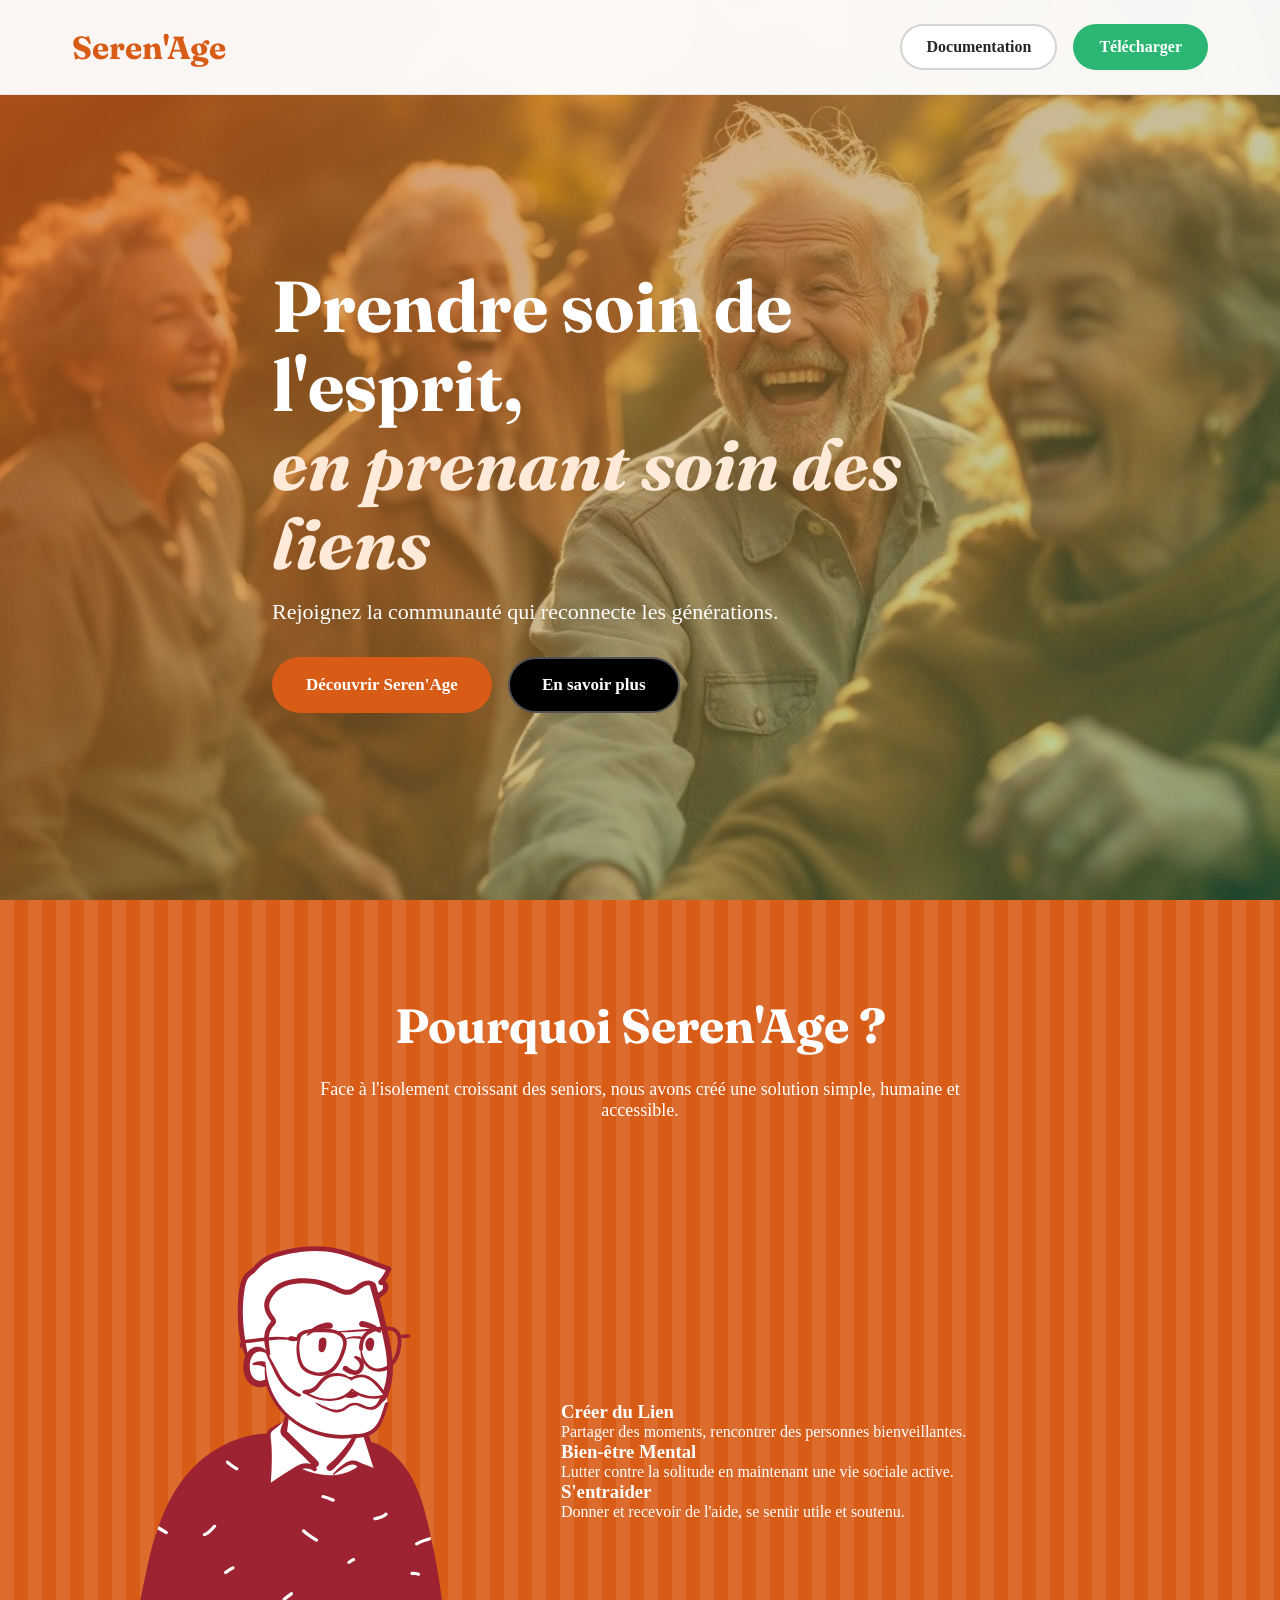
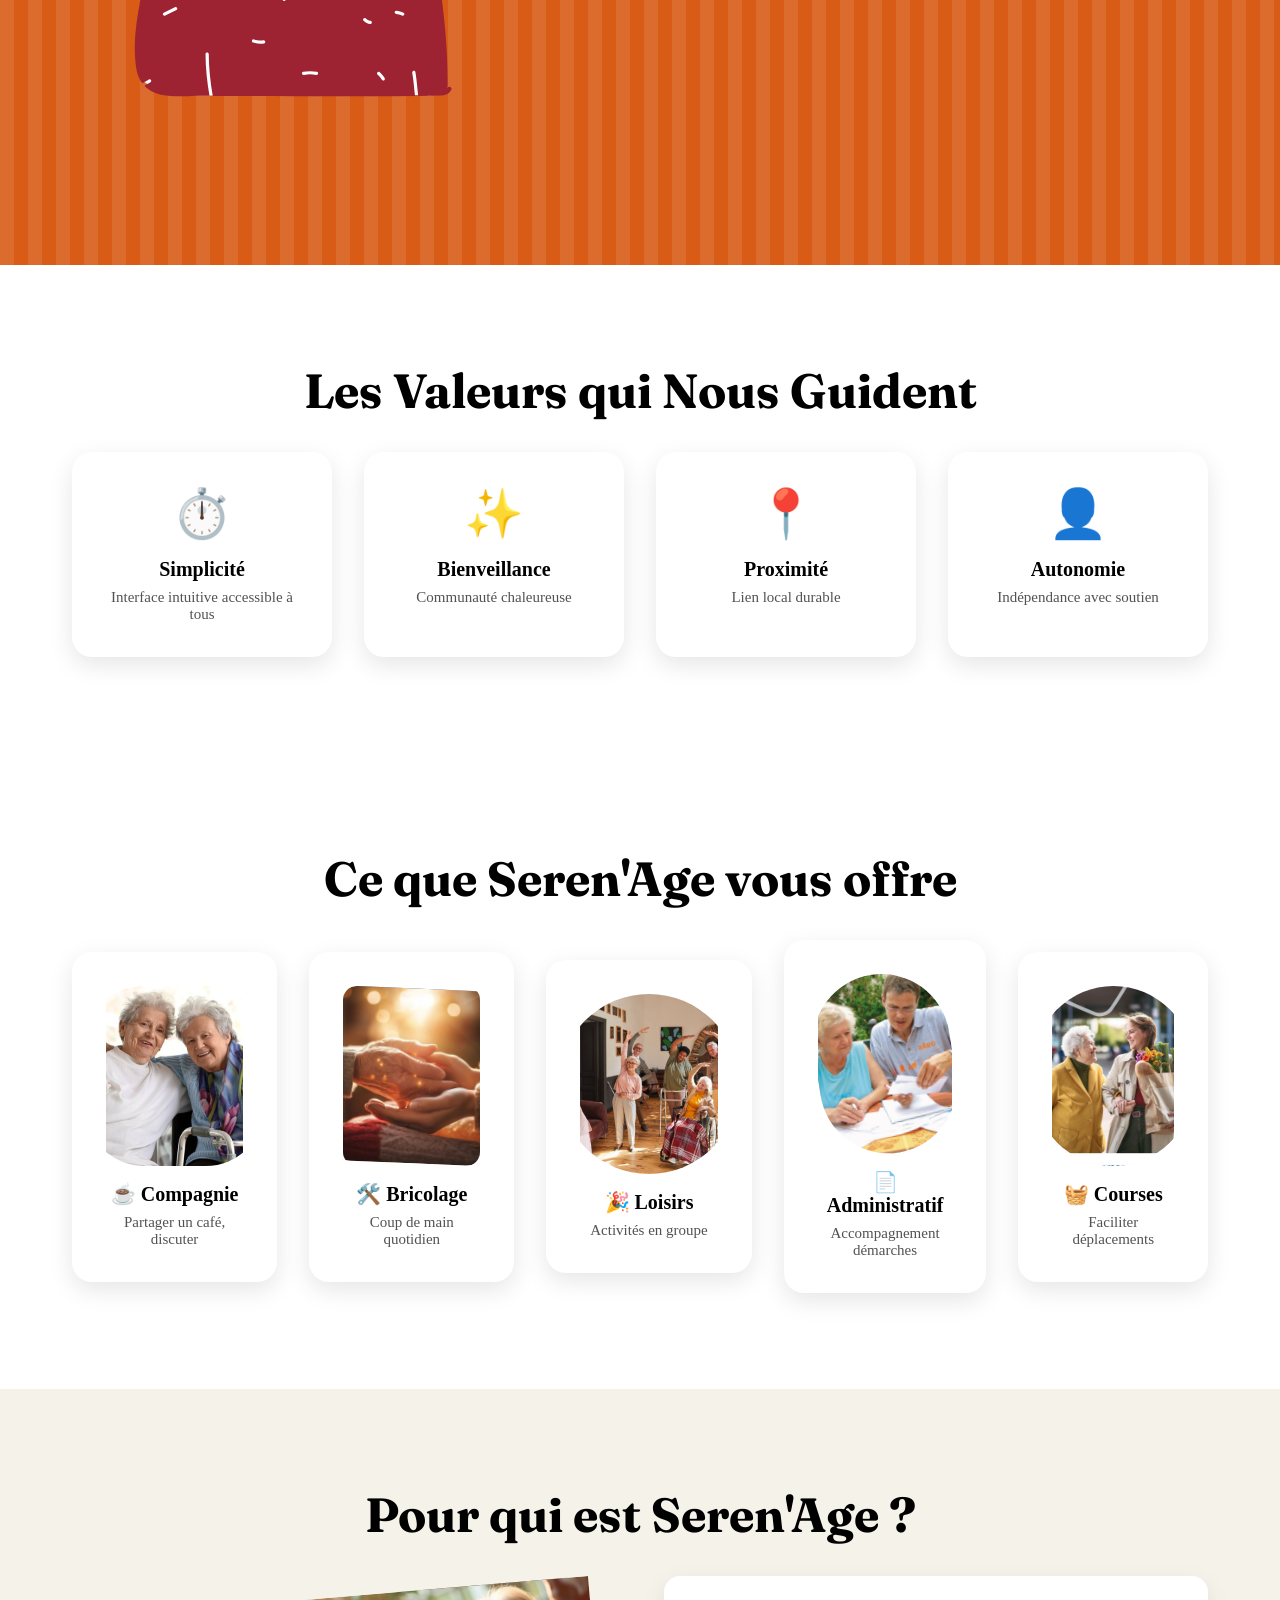
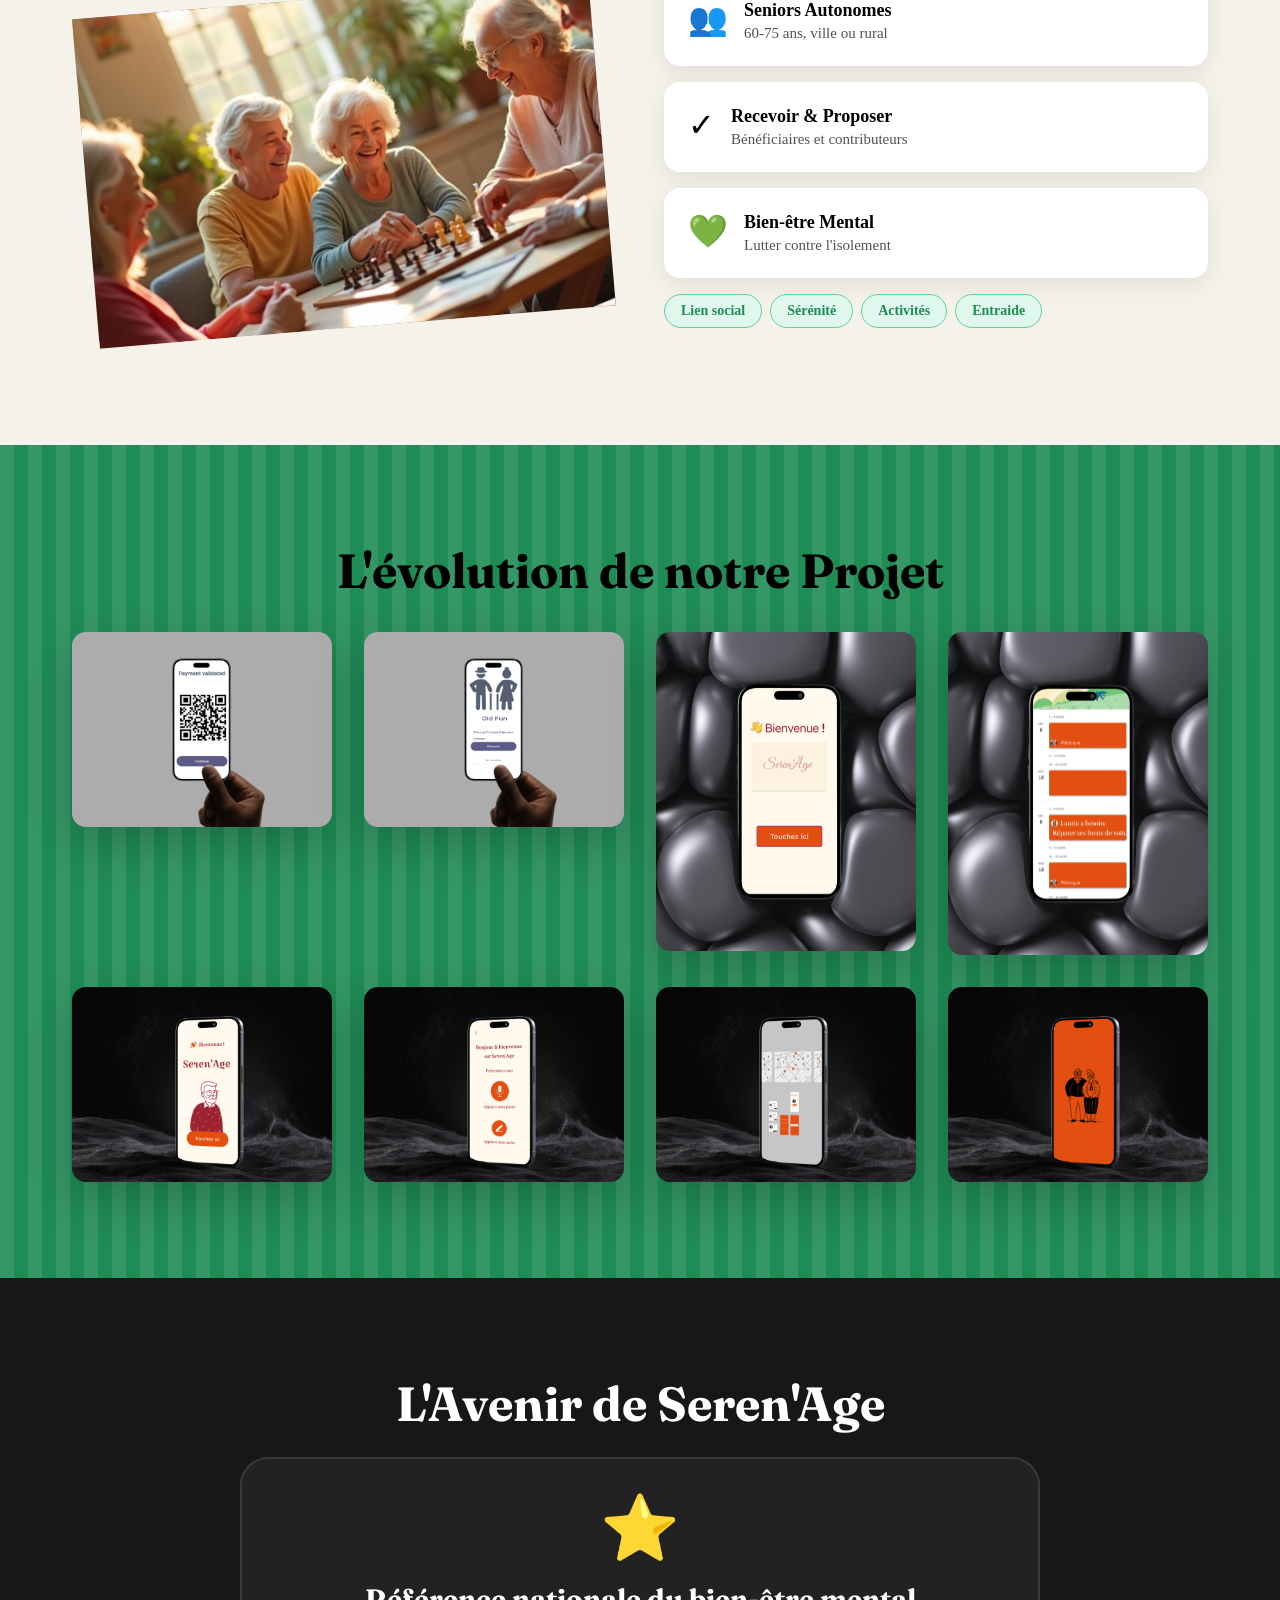
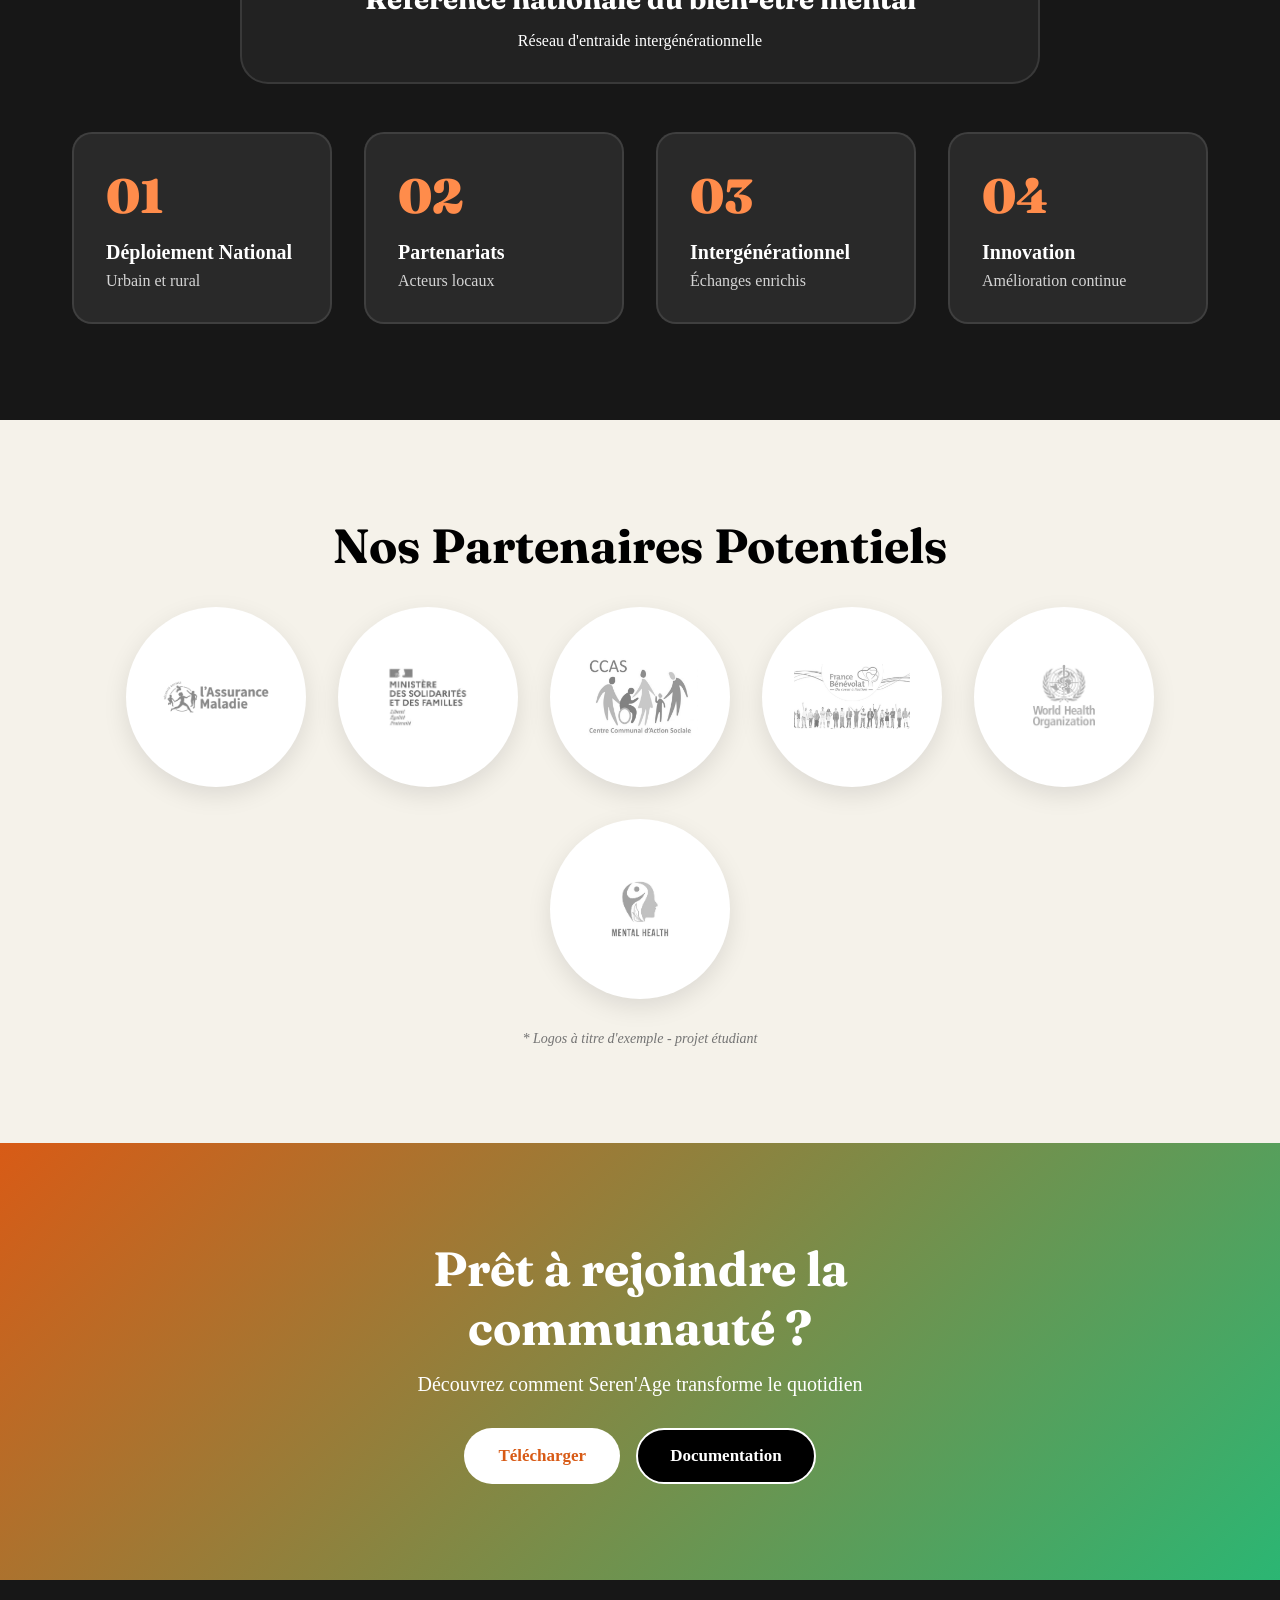
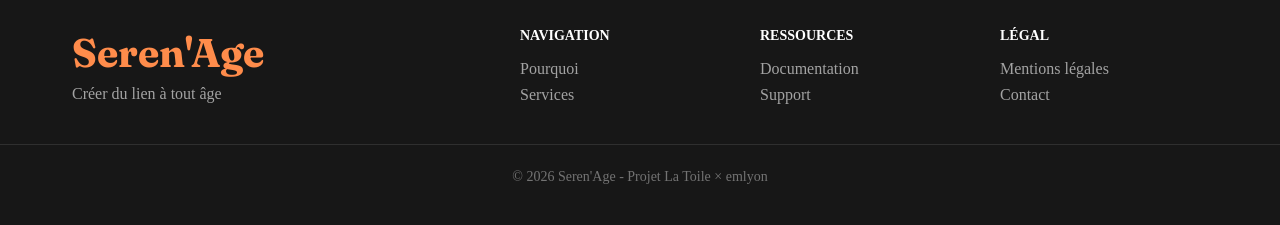
==== index.html @ f5430f30 "changes" ====
<!DOCTYPE html>
<html lang="fr">

<head>
  <meta charset="utf-8">
  <meta name="viewport" content="width=device-width">
  <title>Seren'Age - Créer du lien à tout âge</title>
  <link href="index.css" rel="stylesheet">
  <link
    href="https://fonts.googleapis.com/css2?family=Fraunces:ital,wght@0,400;0,700;0,900&family=Inter:wght@400;600;700&display=swap"
    rel="stylesheet">
</head>

<body>
  <nav class="topbar">
    <div class="container nav">
      <div class="brand">Seren'Age</div>
      <div class="nav-actions">
        <a href="doc.html" class="btn ghost">Documentation</a>
        <a href="https://www.figma.com/proto/ZC8V0UJ3IImxckxFTQvRrM/P3----Groupe-2?page-id=1%3A3&node-id=6844-6664&viewport=3400%2C-391%2C0.25&t=Y1hciF56Hff0l3N8-1&scaling=scale-down&content-scaling=fixed&starting-point-node-id=6844%3A6664&show-proto-sidebar=1"
          class="btn cta">Télécharger</a>
      </div>
    </div>
  </nav>

  <header class="hero">
    <img class="hero-img" src="images/background.jpg" alt="Seniors">
    <div class="hero-overlay"></div>
    <div class="container hero-content">
      <h1>Prendre soin de l'esprit,<em><br>en prenant soin des liens</em></h1>
      <p>Rejoignez la communauté qui reconnecte les générations.
      </p>
      <div class="hero-cta">
        <a href="#" class="btn cta-large">Découvrir Seren'Age</a>
        <a href="#pourquoi" class="btn ghost-large">En savoir plus</a>
      </div>
    </div>
  </header>

    <!-- <section class="stats">
    <div class="container stats-grid">
      <div><strong>2M+</strong><span>Seniors en isolement</span></div>
      <div><strong>750K</strong><span>Sans contact régulier</span></div>
      <div><strong>14%</strong><span>Troubles mentaux</span></div>
    </div>
  </section> -->


  <section class="section orange" id="pourquoi">
    <div class="container">
      <h2>Pourquoi Seren'Age ?</h2>
      <p class="intro">Face à l'isolement croissant des seniors, nous avons créé une solution simple, humaine et
        accessible.</p>
      <div class="grid-3">
        <img src="images/PAPIillustrator.svg" alt="Illustration">
        <div>
          <h3>Créer du Lien</h3>
          <p>Partager des moments, rencontrer des personnes bienveillantes.</p>
          <h3>Bien-être Mental</h3>
          <p>Lutter contre la solitude en maintenant une vie sociale active.</p>
          <h3>S'entraider</h3>
          <p>Donner et recevoir de l'aide, se sentir utile et soutenu.</p>
        </div>
        <!--<img src="images/GraphicRound.svg" alt="Graph">-->
      </div>
    </div>
  </section>

  <section class="section">
    <div class="container">
      <h2>Les Valeurs qui Nous Guident</h2>
      <div class="grid-4">
        <div class="card"><span>⏱️</span>
          <h3>Simplicité</h3>
          <p>Interface intuitive accessible à tous</p>
        </div>
        <div class="card"><span>✨</span>
          <h3>Bienveillance</h3>
          <p>Communauté chaleureuse</p>
        </div>
        <div class="card"><span>📍</span>
          <h3>Proximité</h3>
          <p>Lien local durable</p>
        </div>
        <div class="card"><span>👤</span>
          <h3>Autonomie</h3>
          <p>Indépendance avec soutien</p>
        </div>
      </div>
    </div>
  </section>

  <section class="section" id="fonctionnalites">
    <div class="container">
      <h2>Ce que Seren'Age vous offre</h2>
      <div class="grid-3">
        <div class="card"><img src="images/compagnie.svg" alt="">
          <h3>☕ Compagnie</h3>
          <p>Partager un café, discuter</p>
        </div>
        <div class="card"><img src="images/brico.svg" alt="">
          <h3>🛠️ Bricolage</h3>
          <p>Coup de main quotidien</p>
        </div>
        <div class="card"><img src="images/loisirs.svg" alt="">
          <h3>🎉 Loisirs</h3>
          <p>Activités en groupe</p>
        </div>
        <div class="card"><img src="images/admin.svg" alt="">
          <h3>📄 Administratif</h3>
          <p>Accompagnement démarches</p>
        </div>
        <div class="card"><img src="images/courses.svg" alt="">
          <h3>🧺 Courses</h3>
          <p>Faciliter déplacements</p>
        </div>
      </div>
    </div>
  </section>

  <section class="section cream" id="cibles">
    <div class="container">
      <h2>Pour qui est Seren'Age ?</h2>
      <div class="grid-2">
        <img src="images/cibles.svg" alt="Seniors">
        <div>
          <div class="block"><span>👥</span>
            <div>
              <h3>Seniors Autonomes</h3>
              <p>60-75 ans, ville ou rural</p>
            </div>
          </div>
          <div class="block"><span>✓</span>
            <div>
              <h3>Recevoir & Proposer</h3>
              <p>Bénéficiaires et contributeurs</p>
            </div>
          </div>
          <div class="block"><span>💚</span>
            <div>
              <h3>Bien-être Mental</h3>
              <p>Lutter contre l'isolement</p>
            </div>
          </div>
          <div class="tags"><span>Lien social</span><span>Sérénité</span><span>Activités</span><span>Entraide</span>
          </div>
        </div>
      </div>
    </div>
  </section>

  <section class="section green">
    <div class="container">
      <h2>L'évolution de notre Projet</h2>
      <div class="grid-4">
        <img src="images/mok1.svg" alt="V1"><img src="images/mock11.svg" alt="V1.1">
        <img src="images/mock2.svg" alt="V2"><img src="images/mock21.svg" alt="V2.1">
        <img src="images/mock3.svg" alt="V3"><img src="images/mock31.svg" alt="V3.1">
        <img src="images/mock32.svg" alt="V3.2"><img src="images/mock33.svg" alt="V3.3">
      </div>
    </div>
  </section>

  <section class="section dark" id="avenir">
    <div class="container">
      <h2>L'Avenir de Seren'Age</h2>
      <div class="vision"><span>⭐</span>
        <h3>Référence nationale du bien-être mental</h3>
        <p>Réseau d'entraide intergénérationnelle</p>
      </div>
      <div class="grid-4">
        <div class="num-card"><strong>01</strong>
          <h4>Déploiement National</h4>
          <p>Urbain et rural</p>
        </div>
        <div class="num-card"><strong>02</strong>
          <h4>Partenariats</h4>
          <p>Acteurs locaux</p>
        </div>
        <div class="num-card"><strong>03</strong>
          <h4>Intergénérationnel</h4>
          <p>Échanges enrichis</p>
        </div>
        <div class="num-card"><strong>04</strong>
          <h4>Innovation</h4>
          <p>Amélioration continue</p>
        </div>
      </div>
    </div>
  </section>

  <section class="section cream">
    <div class="container">
      <h2>Nos Partenaires Potentiels</h2>
      <div class="partners">
        <div><img src="images/assurance-maladie-logo-png_seeklogo-501832.png" alt=""></div>
        <div><img src="images/ministeresolidarité.webp" alt=""></div>
        <div><img src="images/ccas.jpg" alt=""></div>
        <div><img src="images/1200x680_fblogo.jpg" alt=""></div>
        <div><img src="images/World-Health-Organization-WHO-Symbole.jpg" alt=""></div>
        <div><img src="images/mental-health-logo-design-ideas_393879-3826.avif" alt=""></div>
      </div>
      <p class="note">* Logos à titre d'exemple - projet étudiant</p>
    </div>
  </section>

  <section class="section gradient">
    <div class="container cta-box">
      <h2>Prêt à rejoindre la communauté ?</h2>
      <p>Découvrez comment Seren'Age transforme le quotidien</p>
      <div><a href="#" class="btn cta-large">Télécharger</a><a href="doc.html" class="btn ghost-large">Documentation</a>
      </div>
    </div>
  </section>

  <footer>
    <div class="container footer-grid">
      <div>
        <h3>Seren'Age</h3>
        <p>Créer du lien à tout âge</p>
      </div>
      <div>
        <h4>Navigation</h4><a href="#pourquoi">Pourquoi</a><a href="#fonctionnalites">Services</a>
      </div>
      <div>
        <h4>Ressources</h4><a href="doc.html">Documentation</a><a href="#">Support</a>
      </div>
      <div>
        <h4>Légal</h4><a href="#">Mentions légales</a><a href="#">Contact</a>
      </div>
    </div>
    <div class="footer-bottom">
      <p>© 2026 Seren'Age - Projet La Toile × emlyon</p>
    </div>
  </footer>
</body>

</html>
---- index.css ----
@import url('https://fonts.googleapis.com/css2?family=Fraunces:ital,wght@0,400;0,700;0,900&family=Inter:wght@400;600;700&display=swap');

* {
  box-sizing: border-box;
  margin: 0;
  padding: 0;
}

h3 body {
  font-family: 'Inter', sans-serif;
  color: #262626;
  line-height: 1.6;
}

img {
  max-width: 100%;
  display: block;
}

a {
  text-decoration: none;
  color: inherit;
}

.container {
  max-width: 1200px;
  margin: 0 auto;
  padding: 0 2rem;
}

.section {
  padding: 6rem 0;
}

.section h2 {
  font-family: 'Fraunces', serif;
  font-size: clamp(2rem, 4vw, 3rem);
  margin-bottom: 1.5rem;
  text-align: center;
}

.intro {
  text-align: center;
  font-size: 1.125rem;
  color: #525252;
  max-width: 700px;
  margin: 0 auto 2rem;
}

.topbar {
  position: fixed;
  top: 0;
  left: 0;
  right: 0;
  z-index: 100;
  background: rgba(255, 255, 255, 0.95);
  backdrop-filter: blur(12px);
  border-bottom: 1px solid #e5e5e5;
}

.nav {
  display: flex;
  justify-content: space-between;
  align-items: center;
  padding: 1.5rem 2rem;
  gap: 1rem;
}

.brand {
  font-family: 'Fraunces', serif;
  font-size: 2rem;
  font-weight: 700;
  color: #D85B16;
}

.nav-actions {
  display: flex;
  gap: 1rem;
}

.btn {
  padding: 0.75rem 1.5rem;
  border-radius: 999px;
  font-weight: 600;
  border: 2px solid transparent;
  transition: all 0.3s;
}

.btn.ghost {
  background: #fff;
  color: #262626;
  border-color: #d4d4d4;
}

.btn.ghost:hover {
  background: #f5f5f5;
  transform: translateY(-2px);
}

.btn.cta {
  background: #2BB673;
  color: #fff;
}

.btn.cta:hover {
  background: #1F8B55;
  transform: translateY(-2px);
}

.btn.cta-large,
.btn.ghost-large {
  padding: 1rem 2rem;
  font-size: 1.0625rem;
}

.btn.cta-large {
  background: #D85B16;
  color: #fff;
}

.btn.cta-large:hover {
  background: #A84410;
}

.btn.ghost-large {
  background: black;
  border-color: #525252;
}

.hero {
  position: relative;
  min-height: 100vh;
  display: flex;
  align-items: center;
  padding-top: 80px;
  overflow: hidden;
}

.hero-img {
  position: absolute;
  inset: 0;
  width: 100%;
  height: 100%;
  object-fit: cover;
}

.hero-overlay {
  position: absolute;
  inset: 0;
  background: linear-gradient(135deg, rgba(216, 91, 22, 0.75), rgba(43, 182, 115, 0.34));
}

.hero-content {
  position: relative;
  z-index: 2;
  max-width: 800px;
  color: #fff;
}

.hero h1 {
  font-family: 'Fraunces', serif;
  font-size: clamp(2.5rem, 6vw, 4.5rem);
  font-weight: 700;
  line-height: 1.1;
  margin-bottom: 1rem;
}

.hero em {
  color: #FFEAD9;
  font-style: italic;
}

.hero p {
  font-size: clamp(1.125rem, 2vw, 1.375rem);
  margin-bottom: 2rem;
}

.hero-cta {
  display: flex;
  gap: 1rem;
  flex-wrap: wrap;
}

.stats {
  background: linear-gradient(135deg, #D85B16, #A84410);
  color: #fff;
  padding: 3rem 0;
}

.stats-grid {
  display: grid;
  grid-template-columns: repeat(auto-fit, minmax(200px, 1fr));
  gap: 3rem;
  text-align: center;
}

.stats strong {
  font-family: 'Fraunces', serif;
  font-size: clamp(2.5rem, 5vw, 3.5rem);
  font-weight: 900;
  display: block;
}

.stats span {
  font-size: 0.9375rem;
  opacity: 0.95;
}

.grid-2 {
  display: grid;
  grid-template-columns: 1fr 1fr;
  gap: 3rem;
  align-items: start;
  margin-top: 2rem;
}

.grid-3 {
  display: flex;
  grid-template-columns: 1fr 1.4fr 1fr;
  gap: 2rem;
  align-items: center;
  margin-top: 2rem;
}

.grid-4 {
  display: grid;
  grid-template-columns: repeat(auto-fit, minmax(260px, 1fr));
  gap: 2rem;
  margin-top: 2rem;
}

.card {
  background: #fff;
  padding: 2rem;
  border-radius: 20px;
  box-shadow: 0 8px 24px rgba(0, 0, 0, 0.1);
  transition: all 0.4s;
  border: 2px solid transparent;
  text-align: center;
}

.card:hover {
  transform: translateY(-8px);
  box-shadow: 0 16px 48px rgba(0, 0, 0, 0.12);
  border-color: #2BB673;
}

.card span {
  font-size: 3rem;
  display: block;
  margin-bottom: 1rem;
}

.card img {
  width: 100%;
  height: 180px;
  object-fit: cover;
  border-radius: 14px;
  margin-bottom: 1rem;
}

.card h3 {
  font-size: 1.25rem;
  margin-bottom: 0.5rem;
}

.card p {
  color: #525252;
  font-size: 0.9375rem;
}

.block {
  display: flex;
  gap: 1rem;
  padding: 1.5rem;
  background: #fff;
  border-radius: 16px;
  margin-bottom: 1rem;
  box-shadow: 0 8px 24px rgba(0, 0, 0, 0.08);
}

.block span {
  font-size: 2rem;
  flex-shrink: 0;
}

.block h3 {
  font-size: 1.125rem;
  margin-bottom: 0.25rem;
}

.block p {
  color: #525252;
  font-size: 0.9375rem;
}

.tags {
  display: flex;
  flex-wrap: wrap;
  gap: 0.5rem;
  margin-top: 1rem;
}

.tags span {
  padding: 0.5rem 1rem;
  background: #DFF7EC;
  color: #1F8B55;
  font-size: 0.875rem;
  font-weight: 600;
  border-radius: 999px;
  border: 1px solid #5FD49B;
}

.section.orange {
  background: #D85B16 repeating-linear-gradient(90deg, rgba(255, 255, 255, 0.1) 0 14px, transparent 14px 28px);
  color: #fff;
}

.section.orange h2,
.section.orange h3,
.section.orange .intro {
  color: #fff;
}

.section.cream {
  background: #F5F2EA;
}

.section.green {
  background: #1F8B55 repeating-linear-gradient(90deg, rgba(255, 255, 255, 0.1) 0 14px, transparent 14px 28px);
  color: #fff;
}

.section.green h2 {
  color: #000;
}

.section.green img {
  border-radius: 14px;
  filter: drop-shadow(0 18px 22px rgba(0, 0, 0, 0.2));
}

.section.dark {
  background: #171717;
  color: #fff;
}

.section.gradient {
  background: linear-gradient(135deg, #D85B16, #2BB673);
  color: #fff;
}

.vision {
  text-align: center;
  max-width: 800px;
  margin: 0 auto 3rem;
  padding: 2rem;
  background: rgba(255, 255, 255, 0.05);
  border-radius: 28px;
  border: 2px solid rgba(255, 255, 255, 0.1);
}

.vision span {
  font-size: 4rem;
  display: block;
  margin-bottom: 1rem;
}

.vision h3 {
  font-family: 'Fraunces', serif;
  font-size: 1.75rem;
  margin-bottom: 1rem;
}

.num-card {
  padding: 2rem;
  background: rgba(255, 255, 255, 0.08);
  border-radius: 20px;
  border: 2px solid rgba(255, 255, 255, 0.1);
  transition: all 0.4s;
}

.num-card:hover {
  background: rgba(255, 255, 255, 0.12);
  border-color: #2BB673;
  transform: translateY(-8px);
}

.num-card strong {
  font-family: 'Fraunces', serif;
  font-size: 3rem;
  font-weight: 900;
  color: #FF8C4B;
  display: block;
  margin-bottom: 1rem;
}

.num-card h4 {
  font-size: 1.25rem;
  margin-bottom: 0.5rem;
}

.num-card p {
  opacity: 0.8;
}

.partners {
  display: flex;
  gap: 2rem;
  justify-content: center;
  flex-wrap: wrap;
  margin: 2rem 0;
}

.partners div {
  width: 180px;
  height: 180px;
  background: #fff;
  border-radius: 50%;
  padding: 2rem;
  display: flex;
  align-items: center;
  justify-content: center;
  box-shadow: 0 8px 24px rgba(0, 0, 0, 0.1);
  transition: all 0.3s;
}

.partners div:hover {
  transform: scale(1.1);
}

.partners img {
  width: 100%;
  height: 100%;
  object-fit: contain;
  filter: grayscale(1);
  opacity: 0.6;
  transition: all 0.3s;
}

.partners div:hover img {
  filter: grayscale(0);
  opacity: 1;
}

.note {
  text-align: center;
  margin-top: 2rem;
  font-size: 0.875rem;
  color: #737373;
  font-style: italic;
}

.cta-box {
  text-align: center;
  max-width: 700px;
  margin: 0 auto;
}

.cta-box h2 {
  font-family: 'Fraunces', serif;
  font-size: clamp(2rem, 4vw, 3rem);
  margin-bottom: 1rem;
}

.cta-box p {
  font-size: 1.25rem;
  margin-bottom: 2rem;
}

.cta-box div {
  display: flex;
  gap: 1rem;
  justify-content: center;
  flex-wrap: wrap;
}

.cta-box .btn.cta-large {
  background: #fff;
  color: #D85B16;
}

.cta-box .btn.ghost-large {
  border-color: #fff;
  color: #fff;
}

footer {
  background: #171717;
  color: #a3a3a3;
  padding: 3rem 0 1rem;
}

.footer-grid {
  display: grid;
  grid-template-columns: 2fr 1fr 1fr 1fr;
  gap: 2rem;
  margin-bottom: 2rem;
}

.footer-grid h3 {
  font-family: 'Fraunces', serif;
  font-size: 2.5rem;
  color: #FF8C4B;
  margin-bottom: 0.5rem;
}

.footer-grid h4 {
  font-size: 0.875rem;
  text-transform: uppercase;
  color: #fff;
  margin-bottom: 1rem;
}

.footer-grid a {
  display: block;
  margin-bottom: 0.5rem;
  transition: all 0.3s;
}

.footer-grid a:hover {
  color: #5FD49B;
  padding-left: 0.5rem;
}

.footer-bottom {
  text-align: center;
  padding: 1.5rem 0;
  border-top: 1px solid rgba(255, 255, 255, 0.1);
  font-size: 0.875rem;
  color: #737373;
}

@media (max-width: 768px) {

  .grid-2,
  .grid-3,
  .grid-4,
  .footer-grid {
    grid-template-columns: 1fr;
  }

  .hero-cta {
    flex-direction: column;
  }
}
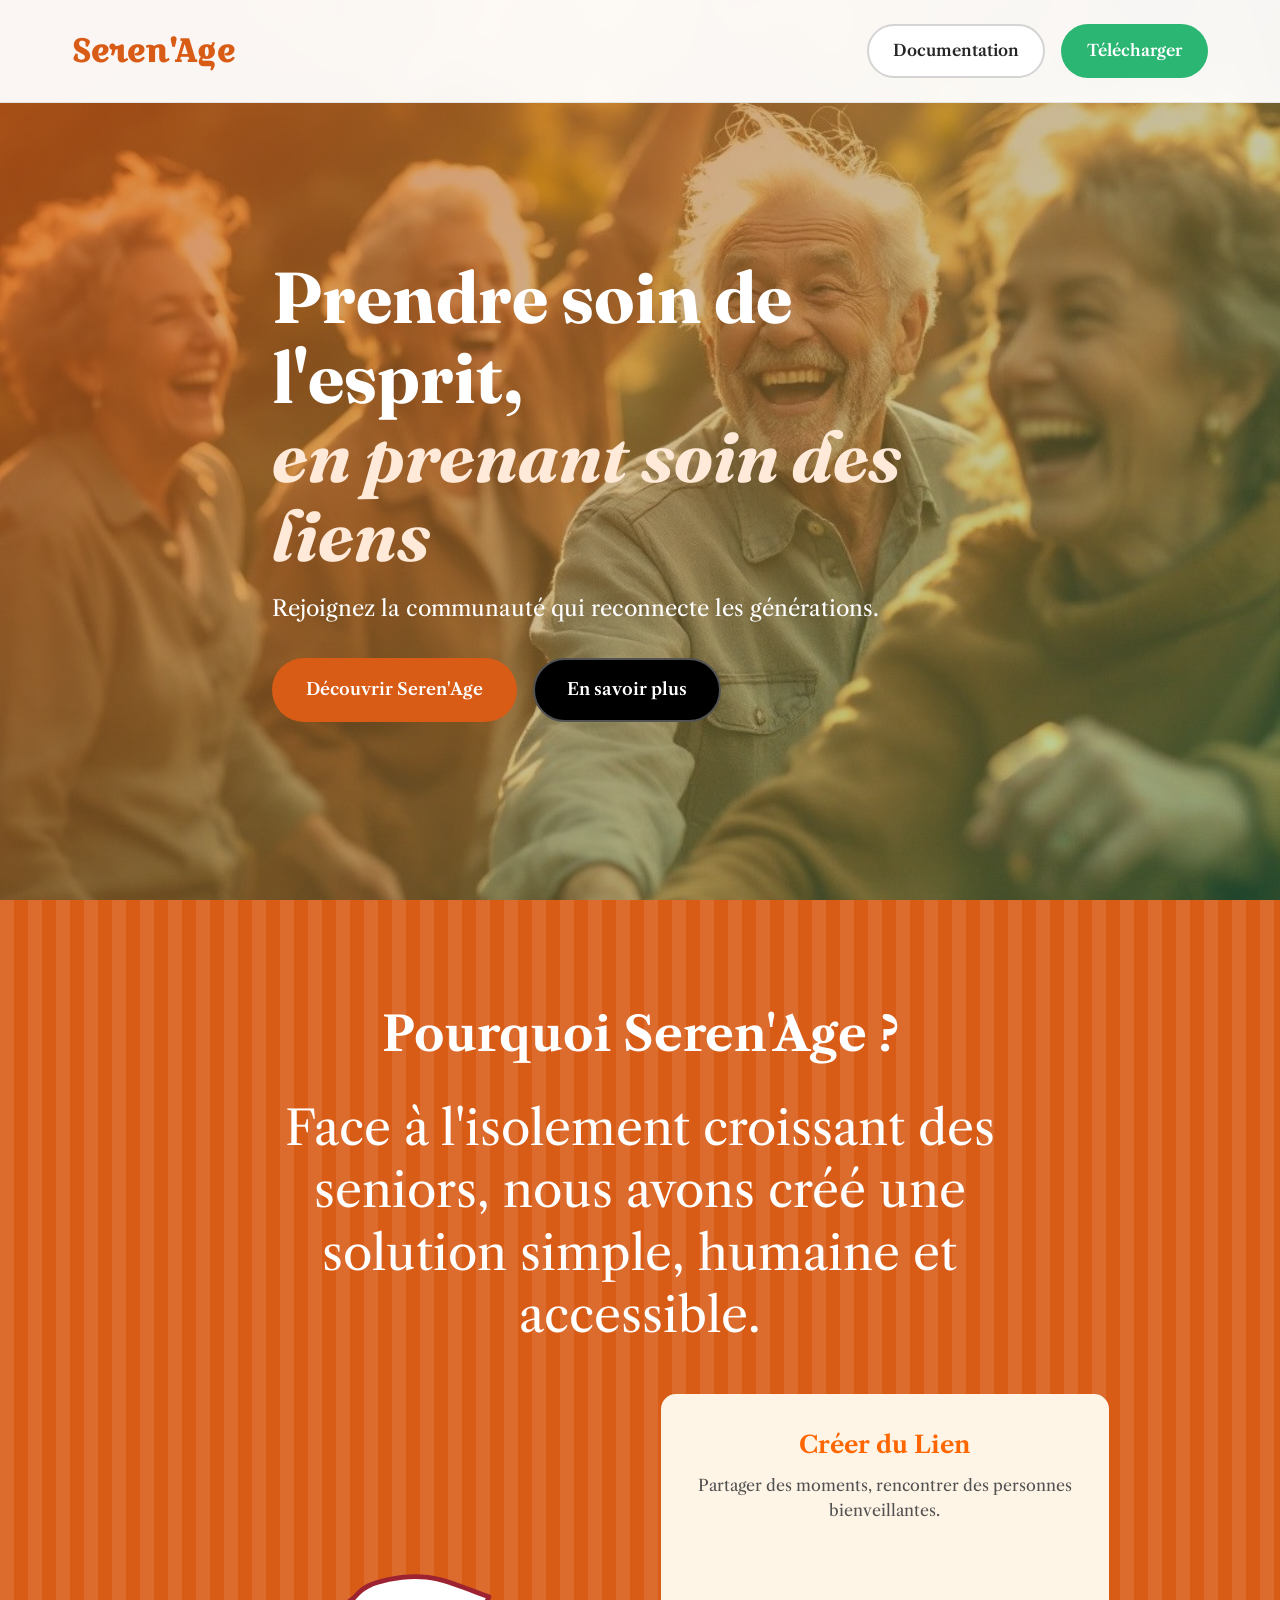
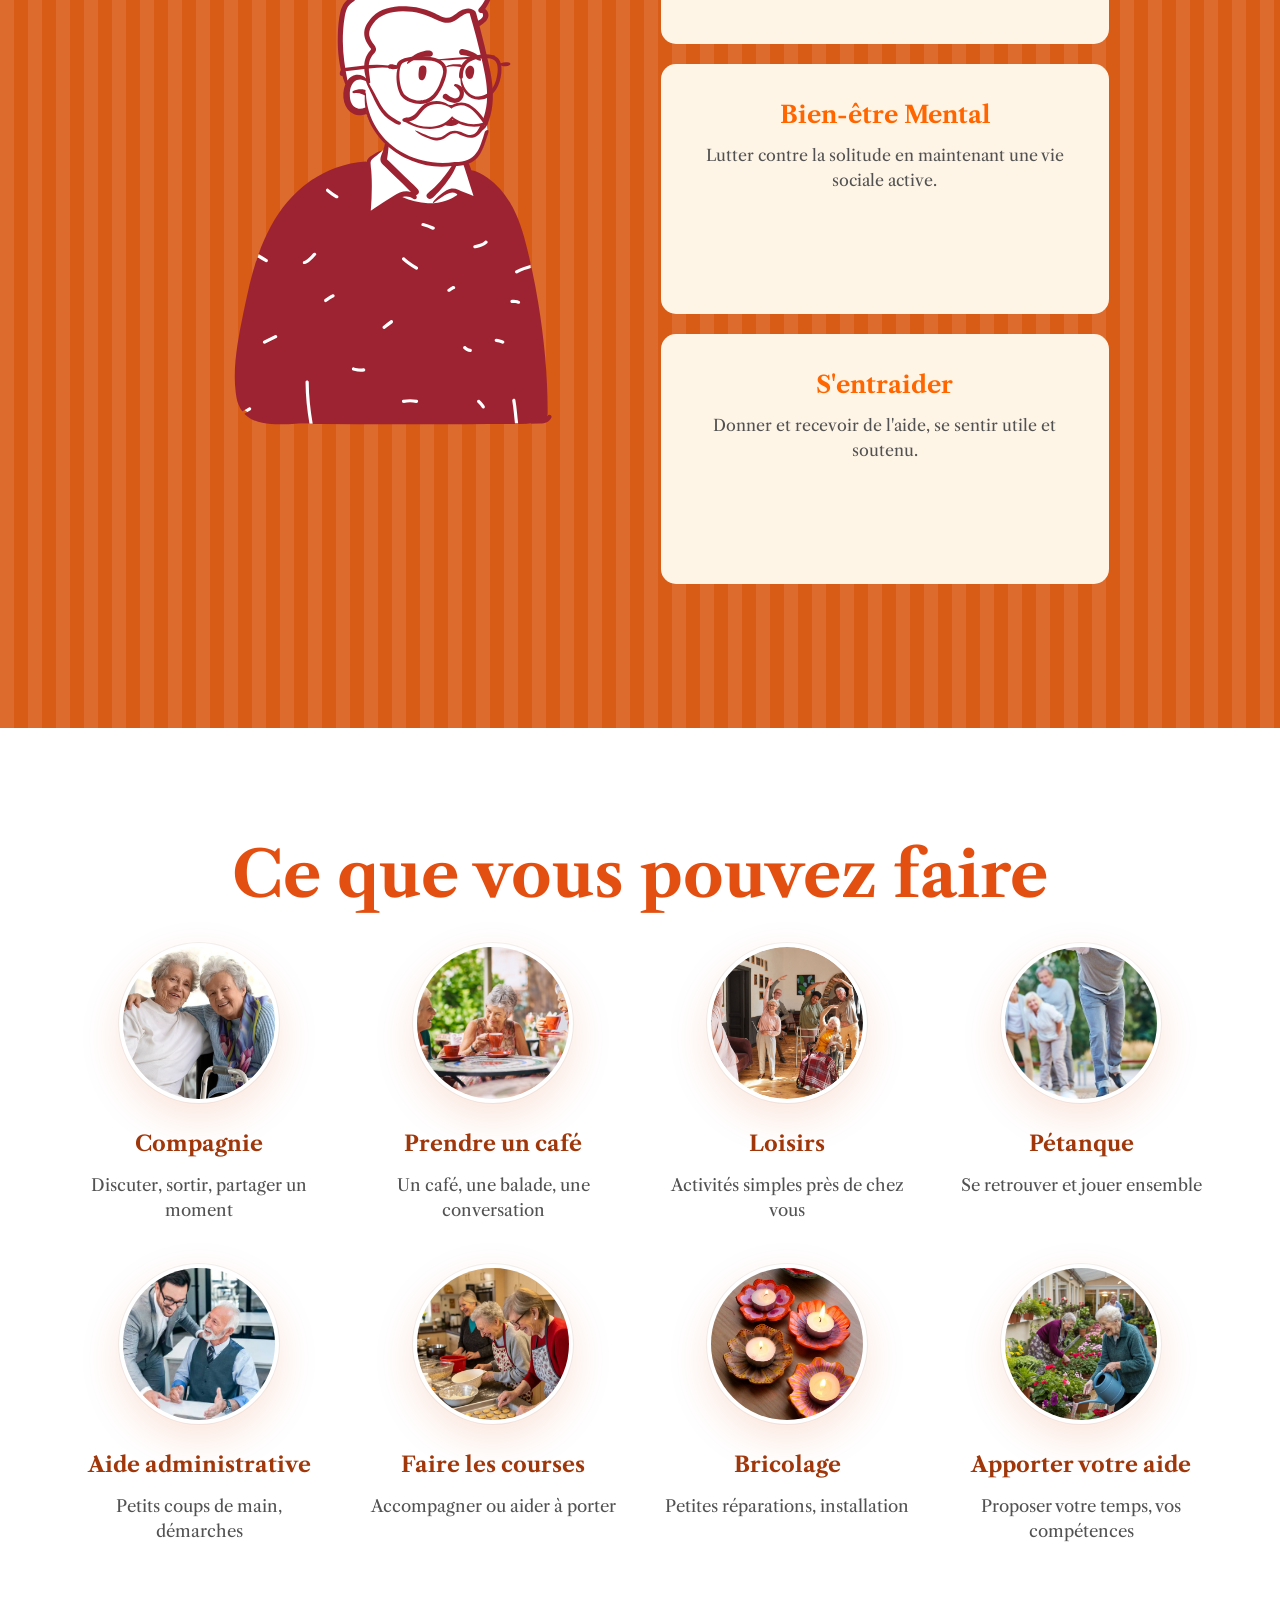
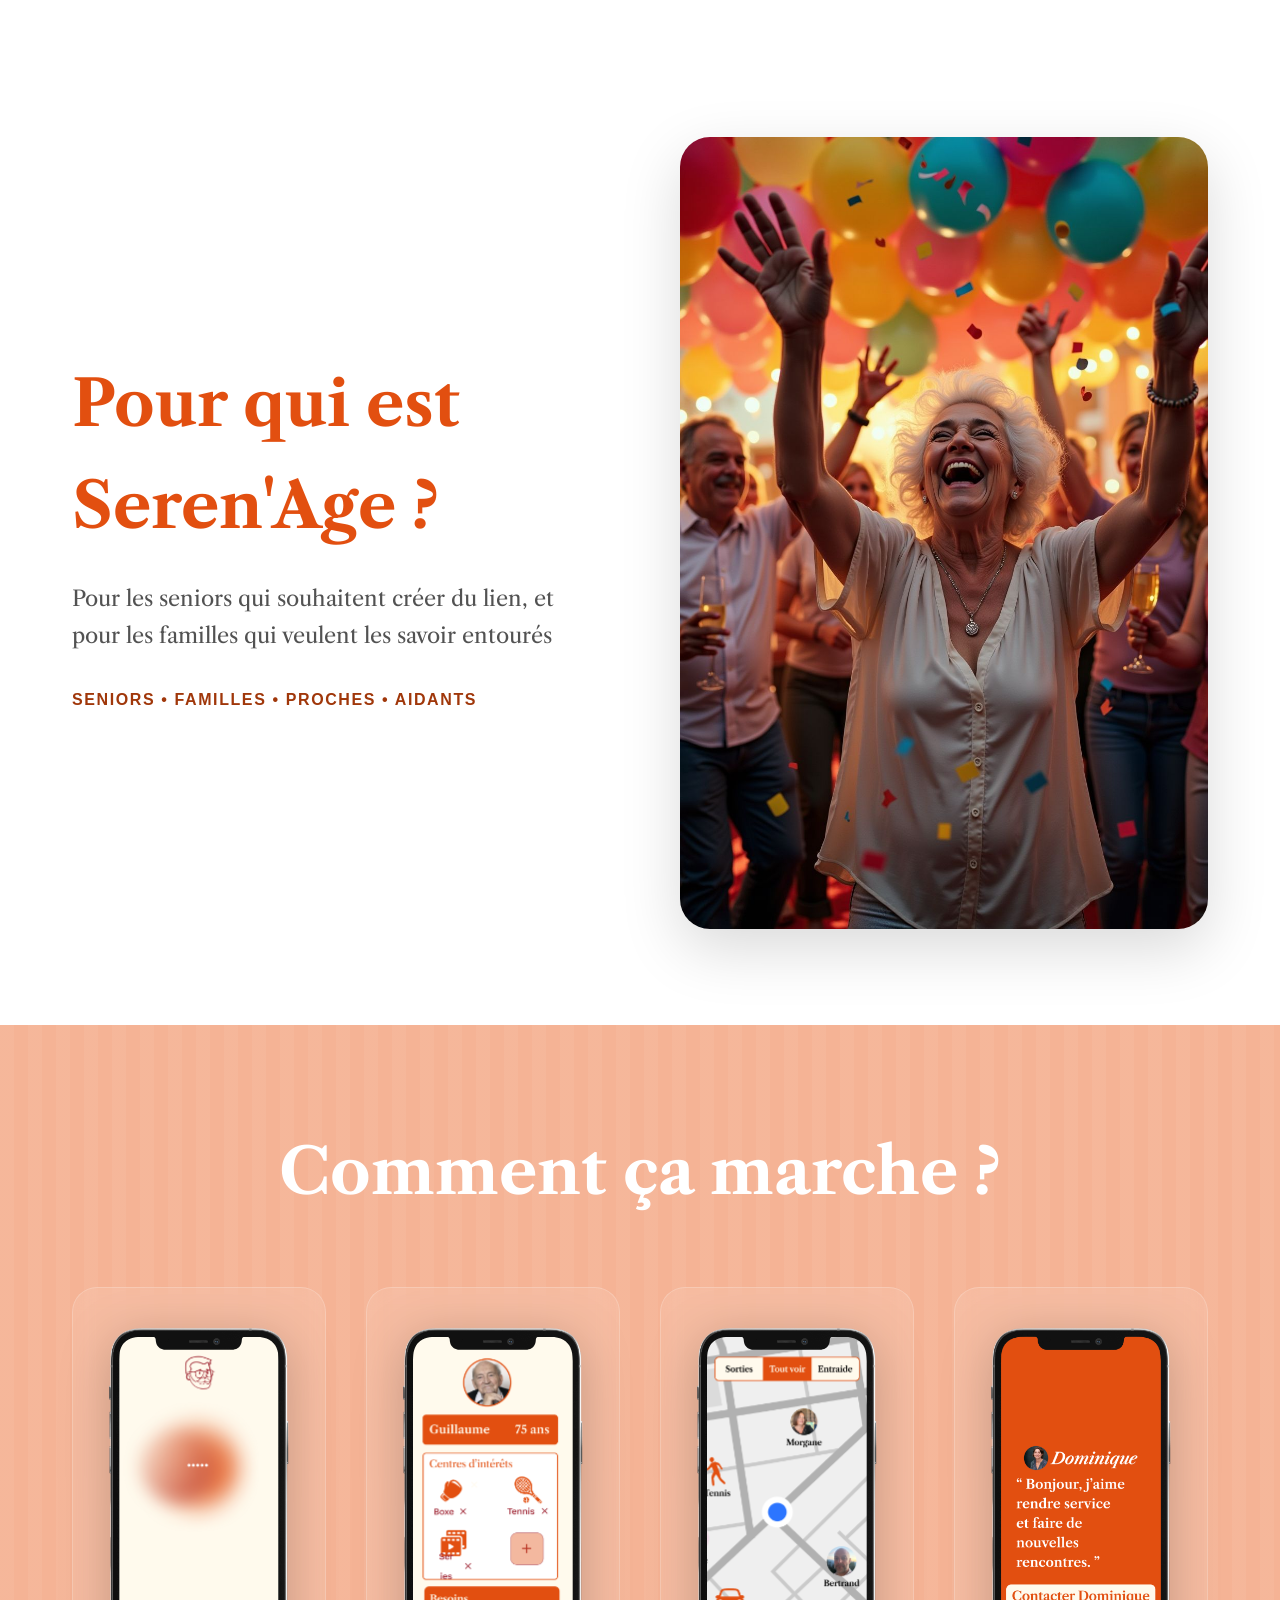
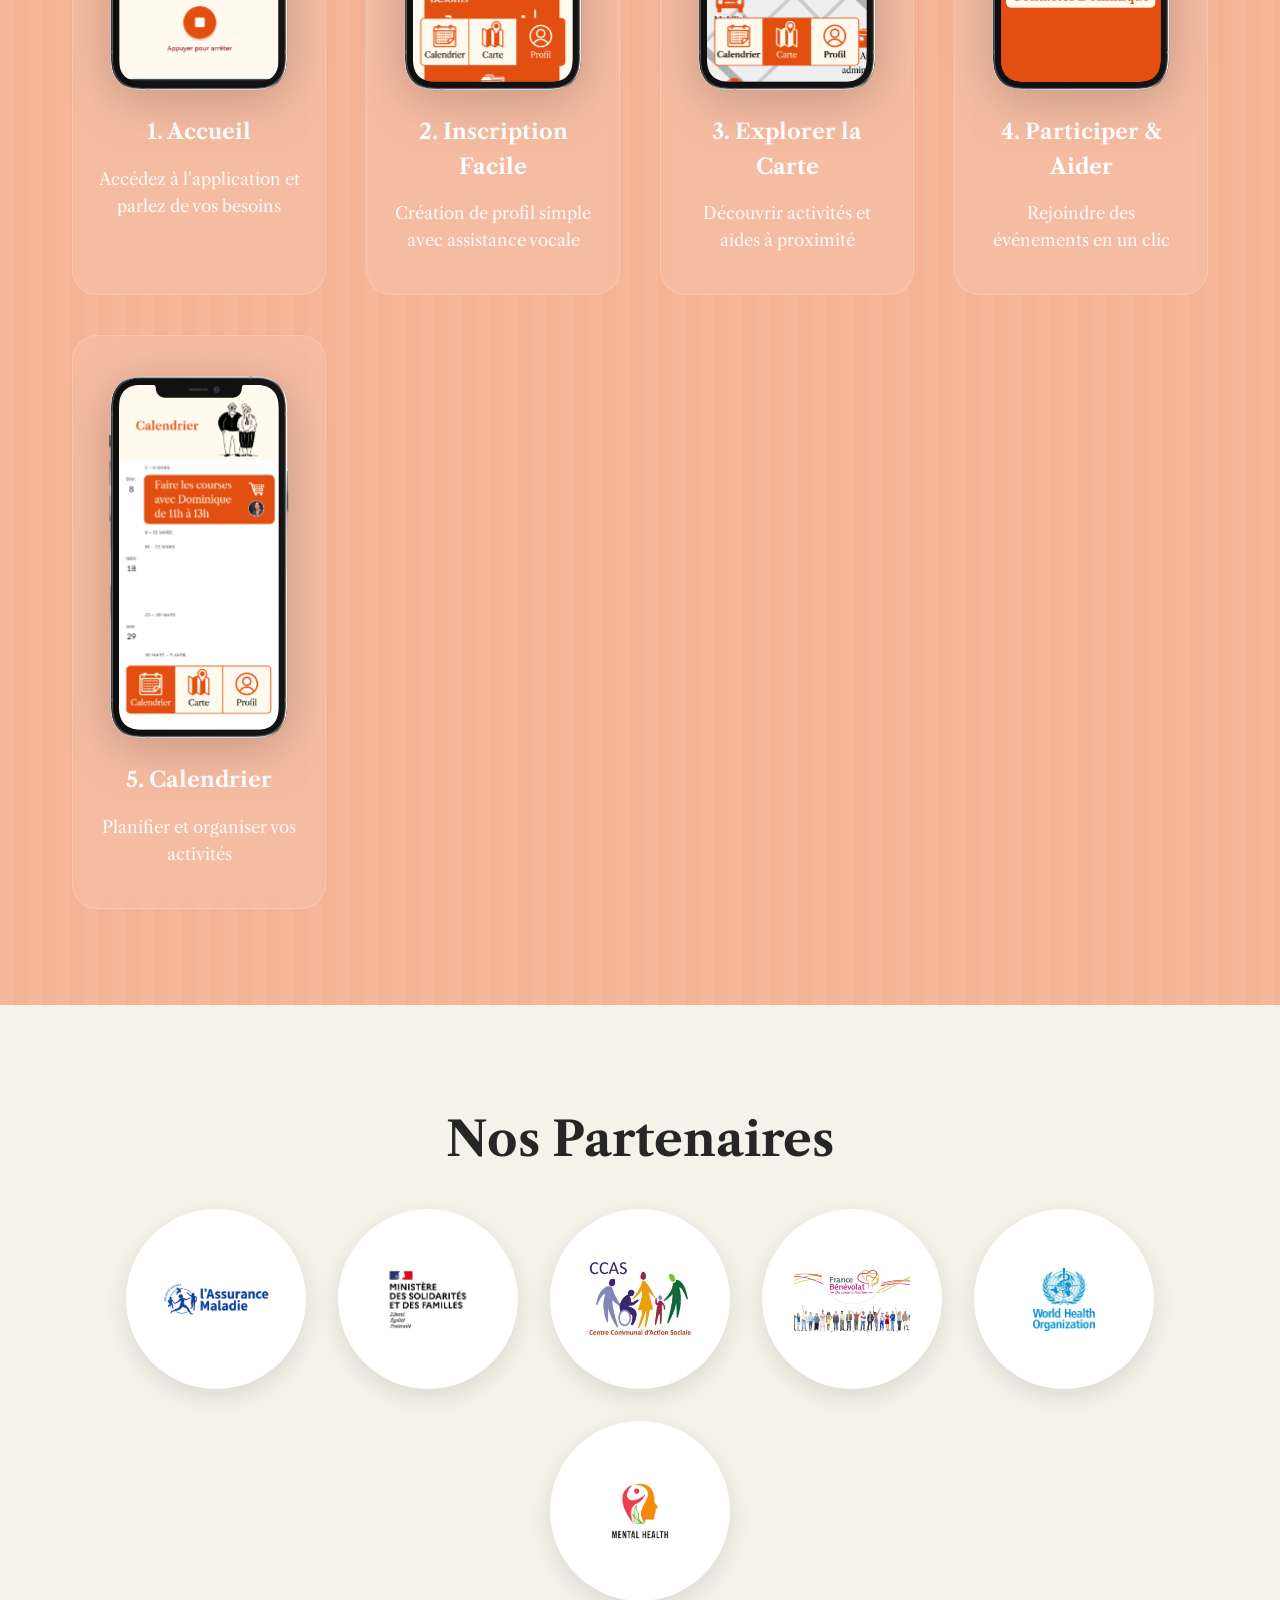
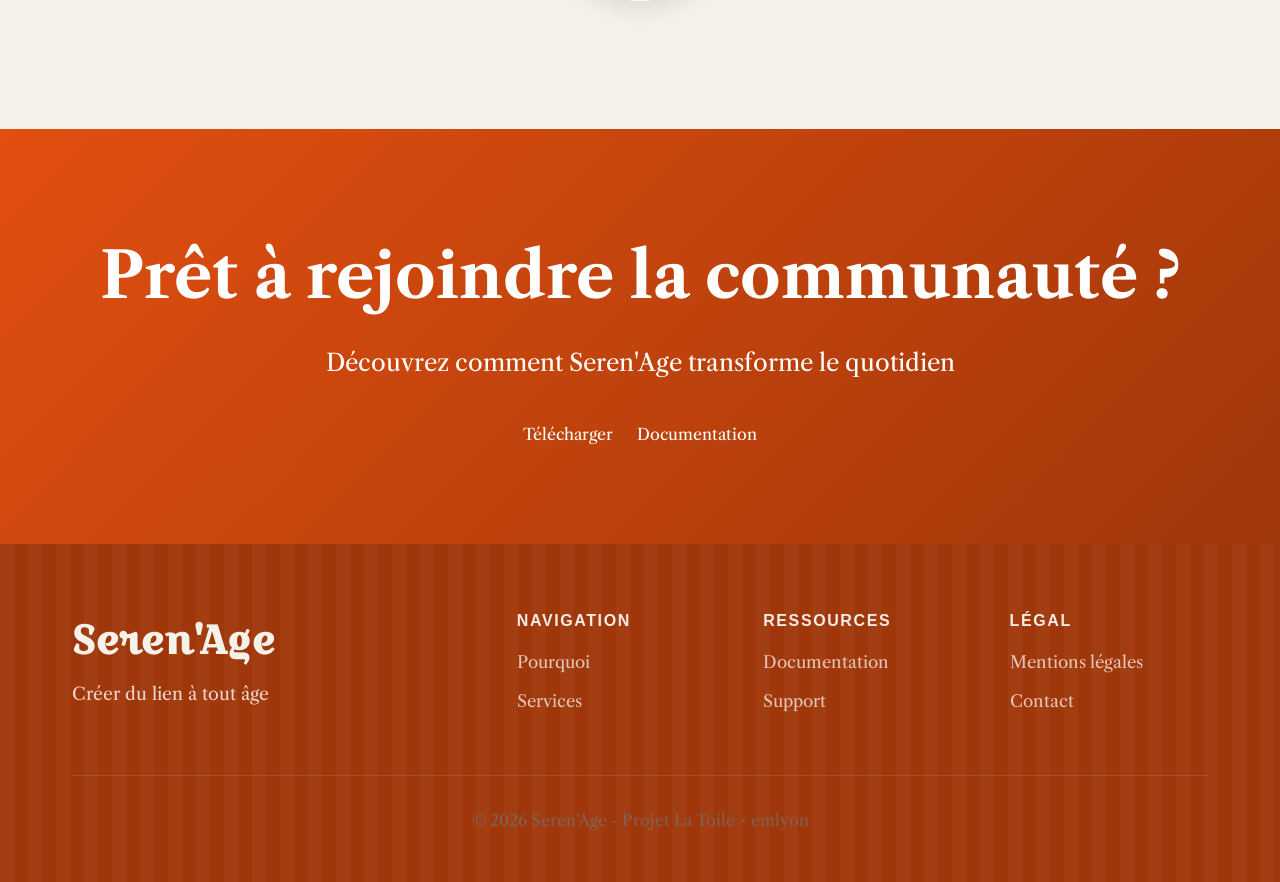
==== commit 988c5562: "pushedchanges" ====
--- a/index.html
+++ b/index.html
@@ -7,8 +7,10 @@
   <title>Seren'Age - Créer du lien à tout âge</title>
   <link href="index.css" rel="stylesheet">
   <link
-    href="https://fonts.googleapis.com/css2?family=Fraunces:ital,wght@0,400;0,700;0,900&family=Inter:wght@400;600;700&display=swap"
-    rel="stylesheet">
+    href=<link rel="preconnect" href="https://fonts.googleapis.com">
+<link rel="preconnect" href="https://fonts.gstatic.com" crossorigin>
+<link href="https://fonts.googleapis.com/css2?family=Croissant+One&family=Texturina:ital,opsz,wght@0,12..72,100..900;1,12..72,100..900&display=swap" rel="stylesheet">
+   
 </head>
 
 <body>
@@ -36,16 +38,6 @@
       </div>
     </div>
   </header>
-
-    <!-- <section class="stats">
-    <div class="container stats-grid">
-      <div><strong>2M+</strong><span>Seniors en isolement</span></div>
-      <div><strong>750K</strong><span>Sans contact régulier</span></div>
-      <div><strong>14%</strong><span>Troubles mentaux</span></div>
-    </div>
-  </section> -->
-
-
   <section class="section orange" id="pourquoi">
     <div class="container">
       <h2>Pourquoi Seren'Age ?</h2>
@@ -53,145 +45,164 @@
         accessible.</p>
       <div class="grid-3">
         <img src="images/PAPIillustrator.svg" alt="Illustration">
-        <div>
-          <h3>Créer du Lien</h3>
-          <p>Partager des moments, rencontrer des personnes bienveillantes.</p>
-          <h3>Bien-être Mental</h3>
-          <p>Lutter contre la solitude en maintenant une vie sociale active.</p>
-          <h3>S'entraider</h3>
-          <p>Donner et recevoir de l'aide, se sentir utile et soutenu.</p>
-        </div>
-        <!--<img src="images/GraphicRound.svg" alt="Graph">-->
-      </div>
-    </div>
-  </section>
-
-  <section class="section">
-    <div class="container">
-      <h2>Les Valeurs qui Nous Guident</h2>
-      <div class="grid-4">
-        <div class="card"><span>⏱️</span>
-          <h3>Simplicité</h3>
-          <p>Interface intuitive accessible à tous</p>
-        </div>
-        <div class="card"><span>✨</span>
-          <h3>Bienveillance</h3>
-          <p>Communauté chaleureuse</p>
-        </div>
-        <div class="card"><span>📍</span>
-          <h3>Proximité</h3>
-          <p>Lien local durable</p>
-        </div>
-        <div class="card"><span>👤</span>
-          <h3>Autonomie</h3>
-          <p>Indépendance avec soutien</p>
-        </div>
-      </div>
-    </div>
-  </section>
-
-  <section class="section" id="fonctionnalites">
-    <div class="container">
-      <h2>Ce que Seren'Age vous offre</h2>
-      <div class="grid-3">
-        <div class="card"><img src="images/compagnie.svg" alt="">
-          <h3>☕ Compagnie</h3>
-          <p>Partager un café, discuter</p>
-        </div>
-        <div class="card"><img src="images/brico.svg" alt="">
-          <h3>🛠️ Bricolage</h3>
-          <p>Coup de main quotidien</p>
-        </div>
-        <div class="card"><img src="images/loisirs.svg" alt="">
-          <h3>🎉 Loisirs</h3>
-          <p>Activités en groupe</p>
-        </div>
-        <div class="card"><img src="images/admin.svg" alt="">
-          <h3>📄 Administratif</h3>
-          <p>Accompagnement démarches</p>
-        </div>
-        <div class="card"><img src="images/courses.svg" alt="">
-          <h3>🧺 Courses</h3>
-          <p>Faciliter déplacements</p>
-        </div>
-      </div>
-    </div>
-  </section>
-
-  <section class="section cream" id="cibles">
-    <div class="container">
-      <h2>Pour qui est Seren'Age ?</h2>
-      <div class="grid-2">
-        <img src="images/cibles.svg" alt="Seniors">
-        <div>
-          <div class="block"><span>👥</span>
+        <div id="pourquoi">
+          <div class="block-pourquoi">
             <div>
-              <h3>Seniors Autonomes</h3>
-              <p>60-75 ans, ville ou rural</p>
+              <h3>Créer du Lien</h3>
+              <p>Partager des moments, rencontrer des personnes bienveillantes.</p>
             </div>
           </div>
-          <div class="block"><span>✓</span>
-            <div>
-              <h3>Recevoir & Proposer</h3>
-              <p>Bénéficiaires et contributeurs</p>
-            </div>
-          </div>
-          <div class="block"><span>💚</span>
+          <div class="block-pourquoi">
             <div>
               <h3>Bien-être Mental</h3>
-              <p>Lutter contre l'isolement</p>
+              <p>Lutter contre la solitude en maintenant une vie sociale active.</p>
             </div>
           </div>
-          <div class="tags"><span>Lien social</span><span>Sérénité</span><span>Activités</span><span>Entraide</span>
-          </div>
-        </div>
-      </div>
-    </div>
-  </section>
-
-  <section class="section green">
-    <div class="container">
-      <h2>L'évolution de notre Projet</h2>
-      <div class="grid-4">
-        <img src="images/mok1.svg" alt="V1"><img src="images/mock11.svg" alt="V1.1">
-        <img src="images/mock2.svg" alt="V2"><img src="images/mock21.svg" alt="V2.1">
-        <img src="images/mock3.svg" alt="V3"><img src="images/mock31.svg" alt="V3.1">
-        <img src="images/mock32.svg" alt="V3.2"><img src="images/mock33.svg" alt="V3.3">
-      </div>
-    </div>
-  </section>
-
-  <section class="section dark" id="avenir">
-    <div class="container">
-      <h2>L'Avenir de Seren'Age</h2>
-      <div class="vision"><span>⭐</span>
-        <h3>Référence nationale du bien-être mental</h3>
-        <p>Réseau d'entraide intergénérationnelle</p>
-      </div>
-      <div class="grid-4">
-        <div class="num-card"><strong>01</strong>
-          <h4>Déploiement National</h4>
-          <p>Urbain et rural</p>
-        </div>
-        <div class="num-card"><strong>02</strong>
-          <h4>Partenariats</h4>
-          <p>Acteurs locaux</p>
-        </div>
-        <div class="num-card"><strong>03</strong>
-          <h4>Intergénérationnel</h4>
-          <p>Échanges enrichis</p>
-        </div>
-        <div class="num-card"><strong>04</strong>
-          <h4>Innovation</h4>
-          <p>Amélioration continue</p>
-        </div>
-      </div>
-    </div>
-  </section>
-
+          <div class="block-pourquoi">
+            <div>
+              <h3>S'entraider</h3>
+              <p>Donner et recevoir de l'aide, se sentir utile et soutenu.</p>
+            </div>
+          </div>
+          </div>
+        <!--<img src="images/GraphicRound.svg" alt="Graph">-->
+      </div>
+    </div>
+  </section>
+
+  <!-- Services Section fini ne pas modifier -->
+  <section class="services">
+    <div class="container">
+      <h2>Ce que vous pouvez faire </h2>
+      
+      
+      <div class="services-grid">
+        <div class="service-item">
+          <div class="service-icon">
+            <img src="images/compagnie.svg" alt="Compagnie">
+          </div>
+          <h3>Compagnie</h3>
+          <p>Discuter, sortir, partager un moment</p>
+        </div>
+
+        <div class="service-item">
+          <div class="service-icon">
+            <img src="images/prendrecafé.jpg" alt="Prendre un café">
+          </div>
+          <h3>Prendre un café</h3>
+          <p>Un café, une balade, une conversation</p>
+        </div>
+
+        <div class="service-item">
+          <div class="service-icon">
+            <img src="images/loisirs.svg" alt="Loisirs">
+          </div>
+          <h3>Loisirs</h3>
+          <p>Activités simples près de chez vous</p>
+        </div>
+
+        <div class="service-item">
+          <div class="service-icon">
+            <img src="images/petanquee.jpg" alt="Pétanque">
+          </div>
+          <h3>Pétanque</h3>
+          <p>Se retrouver et jouer ensemble</p>
+        </div>
+
+        <div class="service-item">
+          <div class="service-icon">
+            <img src="images/adminaide.jpg" alt="Aide administrative">
+          </div>
+          <h3>Aide administrative</h3>
+          <p>Petits coups de main, démarches</p>
+        </div>
+
+        <div class="service-item">
+          <div class="service-icon">
+            <img src="images/aidecourses.jpg" alt="Courses">
+          </div>
+          <h3>Faire les courses</h3>
+          <p>Accompagner ou aider à porter</p>
+        </div>
+
+        <div class="service-item">
+          <div class="service-icon">
+            <img src="images/bricoco.jpg" alt="Bricolage">
+          </div>
+          <h3>Bricolage</h3>
+          <p>Petites réparations, installation</p>
+        </div>
+
+        <div class="service-item">
+          <div class="service-icon">
+            <img src="images/aider.jpg" alt="Aide">
+          </div>
+          <h3>Apporter votre aide</h3>
+          <p>Proposer votre temps, vos compétences</p>
+        </div>
+      </div>
+    </div>
+  </section>
+  <!-- Pour Qui Section  ne pas modifier -->
+  <section class="pourqui">
+    <div class="container">
+      <div class="pourqui-content">
+        <div class="pourqui-text">
+          <h2>Pour qui est Seren'Age ?</h2>
+          <p>Pour les seniors qui souhaitent créer du lien, et pour les familles qui veulent les savoir entourés</p>
+          <span class="audience">Seniors • Familles • Proches • Aidants</span>
+        </div>
+        <div class="pourqui-image">
+          <img src="images/séniors heureux.jpg" alt="Seniors heureux">
+        </div>
+      </div>
+    </div>
+  </section>
+
+
+  <!-- Comment ça marche  pas fini ajout mockup après-->
+  <section class="marche">
+    <div class="container">
+      <h2>Comment ça marche ?</h2>
+      
+      <div class="marche-grid">
+        <div class="marche-step">
+          <img src="images\MICRO.svg" alt="Accueil">
+          <h3>1. Accueil</h3>
+          <p>Accédez à l'application et parlez de vos besoins</p>
+        </div>
+
+        <div class="marche-step">
+          <img src="images\Profile.svg" alt="Inscription">
+          <h3>2. Inscription Facile</h3>
+          <p>Création de profil simple avec assistance vocale</p>
+        </div>
+
+        <div class="marche-step">
+          <img src="images\MAPfigma.svg" alt="Carte">
+          <h3>3. Explorer la Carte</h3>
+          <p>Découvrir activités et aides à proximité</p>
+        </div>
+
+        <div class="marche-step">
+          <img src="images\dominque.png" alt="Participer">
+          <h3>4. Participer & Aider</h3>
+          <p>Rejoindre des événements en un clic</p>
+        </div>
+
+        <div class="marche-step">
+          <img src="images\calendrier.svg" alt="Calendrier">
+          <h3>5. Calendrier</h3>
+          <p>Planifier et organiser vos activités</p>
+        </div>
+      </div>
+    </div>
+  </section>
+
+ 
   <section class="section cream">
     <div class="container">
-      <h2>Nos Partenaires Potentiels</h2>
+      <h2>Nos Partenaires</h2>
       <div class="partners">
         <div><img src="images/assurance-maladie-logo-png_seeklogo-501832.png" alt=""></div>
         <div><img src="images/ministeresolidarité.webp" alt=""></div>
@@ -200,39 +211,53 @@
         <div><img src="images/World-Health-Organization-WHO-Symbole.jpg" alt=""></div>
         <div><img src="images/mental-health-logo-design-ideas_393879-3826.avif" alt=""></div>
       </div>
-      <p class="note">* Logos à titre d'exemple - projet étudiant</p>
-    </div>
-  </section>
-
-  <section class="section gradient">
-    <div class="container cta-box">
+      
+    </div>
+  </section>
+
+  <!-- CTA Final -->
+  <section class="cta-final">
+    <div class="container">
       <h2>Prêt à rejoindre la communauté ?</h2>
       <p>Découvrez comment Seren'Age transforme le quotidien</p>
-      <div><a href="#" class="btn cta-large">Télécharger</a><a href="doc.html" class="btn ghost-large">Documentation</a>
-      </div>
-    </div>
-  </section>
-
-  <footer>
-    <div class="container footer-grid">
-      <div>
-        <h3>Seren'Age</h3>
-        <p>Créer du lien à tout âge</p>
-      </div>
-      <div>
-        <h4>Navigation</h4><a href="#pourquoi">Pourquoi</a><a href="#fonctionnalites">Services</a>
-      </div>
-      <div>
-        <h4>Ressources</h4><a href="doc.html">Documentation</a><a href="#">Support</a>
-      </div>
-      <div>
-        <h4>Légal</h4><a href="#">Mentions légales</a><a href="#">Contact</a>
-      </div>
-    </div>
-    <div class="footer-bottom">
-      <p>© 2026 Seren'Age - Projet La Toile × emlyon</p>
+      <div class="cta-btns">
+        <a href="#" class="btn-hero">Télécharger</a>
+        <a href="doc.html" class="btn-hero-outline">Documentation</a>
+      </div>
+    </div>
+  </section>
+
+  <!-- Footer -->
+  <footer class="footer">
+    <div class="container">
+      <div class="footer-grid">
+        <div class="footer-brand">
+          <h3>Seren'Age</h3>
+          <p>Créer du lien à tout âge</p>
+        </div>
+        <div class="footer-col">
+          <h4>Navigation</h4>
+          <a href="#pourquoi">Pourquoi</a>
+          <a href="#services">Services</a>
+        </div>
+        <div class="footer-col">
+          <h4>Ressources</h4>
+          <a href="doc.html">Documentation</a>
+          <a href="#">Support</a>
+        </div>
+        <div class="footer-col">
+          <h4>Légal</h4>
+          <a href="#">Mentions légales</a>
+          <a href="#">Contact</a>
+        </div>
+      </div>
+      <div class="footer-bottom">
+        <p>© 2026 Seren'Age - Projet La Toile × emlyon</p>
+      </div>
     </div>
   </footer>
+
+  
 </body>
 
 </html>
--- a/index.css
+++ b/index.css
@@ -1,61 +1,84 @@
-@import url('https://fonts.googleapis.com/css2?family=Fraunces:ital,wght@0,400;0,700;0,900&family=Inter:wght@400;600;700&display=swap');
+@import url("https://fonts.googleapis.com/css2?family=Fraunces:ital,wght@0,400;0,700;0,900&family=Libre+Caslon+Text:wght@400;600;700&display=swap");
+
+:root {
+  --txt: #262626;
+  --muted: #525252;
+  --muted2: #737373;
+  --orange: #D85B16;
+  --orange2: #A84410;
+  --peach: #FFEAD9;
+  --green: #2BB673;
+
+
+  
+  
+  --green2: #1F8B55;
+  --mint: #DFF7EC;
+  --mint2: #5FD49B;
+  --dark: #171717;
+  --cream: #F5F2EA;
+  --line: #e5e5e5;
+  --shadow: 0 8px 24px rgba(0, 0, 0, .1);
+  --shadow2: 0 16px 48px rgba(0, 0, 0, .12);
+}
 
 * {
   box-sizing: border-box;
   margin: 0;
-  padding: 0;
-}
-
-h3 body {
-  font-family: 'Inter', sans-serif;
-  color: #262626;
-  line-height: 1.6;
+  padding: 0
+}
+
+body {
+  font-family: "Libre Caslon Text", serif;
+  color: var(--txt);
+  line-height: 1.6
 }
 
 img {
   max-width: 100%;
-  display: block;
+  display: block
 }
 
 a {
   text-decoration: none;
-  color: inherit;
+  color: inherit
 }
 
 .container {
   max-width: 1200px;
   margin: 0 auto;
-  padding: 0 2rem;
+  padding: 0 2rem
 }
 
 .section {
-  padding: 6rem 0;
+  padding: 6rem 0
 }
 
 .section h2 {
-  font-family: 'Fraunces', serif;
+  font-family: "Libre Caslon Text", serif;
   font-size: clamp(2rem, 4vw, 3rem);
   margin-bottom: 1.5rem;
-  text-align: center;
+  text-align: center
 }
 
 .intro {
   text-align: center;
-  font-size: 1.125rem;
-  color: #525252;
-  max-width: 700px;
-  margin: 0 auto 2rem;
-}
-
+  font-size: 3rem;
+  color: var(--muted);
+  max-width: 900px;
+  margin: 0 auto;
+  width: 90%;
+  line-height: 1.3
+}
+
+/* Topbar / Nav */
 .topbar {
   position: fixed;
-  top: 0;
-  left: 0;
-  right: 0;
+  inset: 0 0 auto 0;
   z-index: 100;
-  background: rgba(255, 255, 255, 0.95);
+  background: rgba(255, 255, 255, .95);
   backdrop-filter: blur(12px);
-  border-bottom: 1px solid #e5e5e5;
+  border-bottom: 1px solid var(--line)
 }
 
 .nav {
@@ -63,192 +86,223 @@
   justify-content: space-between;
   align-items: center;
   padding: 1.5rem 2rem;
-  gap: 1rem;
+  gap: 1rem
 }
 
 .brand {
-  font-family: 'Fraunces', serif;
+  font-family: "Croissant One", serif;
   font-size: 2rem;
   font-weight: 700;
-  color: #D85B16;
+  color: var(--orange)
 }
 
 .nav-actions {
   display: flex;
-  gap: 1rem;
-}
-
+  gap: 1rem
+}
+
+/* Buttons */
 .btn {
-  padding: 0.75rem 1.5rem;
+  padding: .75rem 1.5rem;
   border-radius: 999px;
   font-weight: 600;
   border: 2px solid transparent;
-  transition: all 0.3s;
+  transition: all .3s
+}
+
+.btn:hover {
+  transform: translateY(-2px)
 }
 
 .btn.ghost {
   background: #fff;
-  color: #262626;
-  border-color: #d4d4d4;
+  color: var(--txt);
+  border-color: #d4d4d4
 }
 
 .btn.ghost:hover {
-  background: #f5f5f5;
-  transform: translateY(-2px);
+  background: #f5f5f5
 }
 
 .btn.cta {
-  background: #2BB673;
-  color: #fff;
+  background: var(--green);
+  color: #fff
 }
 
 .btn.cta:hover {
-  background: #1F8B55;
-  transform: translateY(-2px);
+  background: var(--green2)
 }
 
 .btn.cta-large,
 .btn.ghost-large {
   padding: 1rem 2rem;
-  font-size: 1.0625rem;
+  font-size: 1.0625rem
 }
 
 .btn.cta-large {
-  background: #D85B16;
-  color: #fff;
+  background: var(--orange);
+  color: #fff
 }
 
 .btn.cta-large:hover {
-  background: #A84410;
+  background: var(--orange2);
+  transform: none
 }
 
 .btn.ghost-large {
-  background: black;
-  border-color: #525252;
-}
-
+  background: #000;
+  border-color: var(--muted)
+}
+
+.cta-box .btn.cta-large {
+  background: #fff;
+  color: var(--orange)
+}
+
+.cta-box .btn.ghost-large {
+  border-color: #fff;
+  color: #fff
+}
+
+/* Hero */
 .hero {
   position: relative;
   min-height: 100vh;
   display: flex;
   align-items: center;
   padding-top: 80px;
-  overflow: hidden;
-}
-
-.hero-img {
+  overflow: hidden
+}
+
+.hero-img,
+.hero-overlay {
   position: absolute;
   inset: 0;
   width: 100%;
-  height: 100%;
-  object-fit: cover;
+  height: 100%
+}
+
+.hero-img {
+  object-fit: cover
 }
 
 .hero-overlay {
-  position: absolute;
-  inset: 0;
-  background: linear-gradient(135deg, rgba(216, 91, 22, 0.75), rgba(43, 182, 115, 0.34));
+  background: linear-gradient(135deg, rgba(216, 91, 22, .75), rgba(43, 182, 115, .34))
 }
 
 .hero-content {
   position: relative;
   z-index: 2;
   max-width: 800px;
-  color: #fff;
+  color: #fff
 }
 
 .hero h1 {
-  font-family: 'Fraunces', serif;
+  font-family: "Fraunces", serif;
   font-size: clamp(2.5rem, 6vw, 4.5rem);
   font-weight: 700;
   line-height: 1.1;
-  margin-bottom: 1rem;
+  margin-bottom: 1rem
 }
 
 .hero em {
-  color: #FFEAD9;
-  font-style: italic;
+  color: var(--peach);
+  font-style: italic
 }
 
 .hero p {
   font-size: clamp(1.125rem, 2vw, 1.375rem);
-  margin-bottom: 2rem;
+  margin-bottom: 2rem
 }
 
 .hero-cta {
   display: flex;
   gap: 1rem;
-  flex-wrap: wrap;
-}
-
-.stats {
-  background: linear-gradient(135deg, #D85B16, #A84410);
-  color: #fff;
-  padding: 3rem 0;
-}
-
-.stats-grid {
-  display: grid;
-  grid-template-columns: repeat(auto-fit, minmax(200px, 1fr));
-  gap: 3rem;
-  text-align: center;
-}
-
-.stats strong {
-  font-family: 'Fraunces', serif;
-  font-size: clamp(2.5rem, 5vw, 3.5rem);
-  font-weight: 900;
-  display: block;
-}
-
-.stats span {
-  font-size: 0.9375rem;
-  opacity: 0.95;
-}
-
+  flex-wrap: wrap
+}
+
+
+
+/* Grids */
 .grid-2 {
-  display: grid;
-  grid-template-columns: 1fr 1fr;
-  gap: 3rem;
-  align-items: start;
-  margin-top: 2rem;
-}
-
-.grid-3 {
-  display: flex;
-  grid-template-columns: 1fr 1.4fr 1fr;
+  display: flex;
   gap: 2rem;
   align-items: center;
-  margin-top: 2rem;
+  margin-top: 2rem
+}
+
+.grid-3 {
+  display: flex;
+  gap: 2rem;
+  margin: 3rem 0
+}
+
+#pourquoi {
+  display: flex;
+  flex-direction: column;
+  gap: 20px
 }
 
 .grid-4 {
   display: grid;
   grid-template-columns: repeat(auto-fit, minmax(260px, 1fr));
   gap: 2rem;
-  margin-top: 2rem;
-}
-
+  margin-top: 2rem
+}
+
+/* Pourquoi blocks */
+.block-pourquoi {
+  background: #fff5e6;
+  width: 35vw;
+  flex: 1 1 250px;
+  padding: 2rem;
+  border-radius: 15px;
+  text-align: center;
+  transition: transform .3s, box-shadow .3s
+}
+
+.block-pourquoi:hover {
+  transform: translateY(-10px);
+  box-shadow: 0 10px 25px rgba(0, 0, 0, .15)
+}
+
+.block-pourquoi img {
+  width: 80px;
+  margin: 0 auto 1rem
+}
+
+.block-pourquoi h3 {
+  font-size: 1.5rem;
+  margin-bottom: .5rem;
+  color: #ff6600
+}
+
+.block-pourquoi p {
+  font-size: 1rem;
+  color: var(--muted)
+}
+
+/* Cards / Blocks / Tags */
 .card {
   background: #fff;
   padding: 2rem;
   border-radius: 20px;
-  box-shadow: 0 8px 24px rgba(0, 0, 0, 0.1);
-  transition: all 0.4s;
+  box-shadow: var(--shadow);
+  transition: all .4s;
   border: 2px solid transparent;
-  text-align: center;
+  text-align: center
 }
 
 .card:hover {
   transform: translateY(-8px);
-  box-shadow: 0 16px 48px rgba(0, 0, 0, 0.12);
-  border-color: #2BB673;
+  box-shadow: var(--shadow2);
+  border-color: var(--green)
 }
 
 .card span {
   font-size: 3rem;
   display: block;
-  margin-bottom: 1rem;
+  margin-bottom: 1rem
 }
 
 .card img {
@@ -256,17 +310,17 @@
   height: 180px;
   object-fit: cover;
   border-radius: 14px;
-  margin-bottom: 1rem;
+  margin-bottom: 1rem
 }
 
 .card h3 {
   font-size: 1.25rem;
-  margin-bottom: 0.5rem;
+  margin-bottom: .5rem
 }
 
 .card p {
-  color: #525252;
-  font-size: 0.9375rem;
+  color: var(--muted);
+  font-size: .9375rem
 }
 
 .block {
@@ -276,140 +330,70 @@
   background: #fff;
   border-radius: 16px;
   margin-bottom: 1rem;
-  box-shadow: 0 8px 24px rgba(0, 0, 0, 0.08);
+  box-shadow: 0 8px 24px rgba(0, 0, 0, .08)
 }
 
 .block span {
   font-size: 2rem;
-  flex-shrink: 0;
+  flex-shrink: 0
 }
 
 .block h3 {
   font-size: 1.125rem;
-  margin-bottom: 0.25rem;
+  margin-bottom: .25rem
 }
 
 .block p {
-  color: #525252;
-  font-size: 0.9375rem;
+  color: var(--muted);
+  font-size: .9375rem
 }
 
 .tags {
   display: flex;
   flex-wrap: wrap;
-  gap: 0.5rem;
-  margin-top: 1rem;
+  gap: .5rem;
+  margin-top: 1rem
 }
 
 .tags span {
-  padding: 0.5rem 1rem;
-  background: #DFF7EC;
-  color: #1F8B55;
-  font-size: 0.875rem;
+  padding: .5rem 1rem;
+  background: var(--mint);
+  color: var(--green2);
+  font-size: .875rem;
   font-weight: 600;
   border-radius: 999px;
-  border: 1px solid #5FD49B;
-}
-
+  border: 1px solid var(--mint2)
+}
+
+/* Section themes */
 .section.orange {
-  background: #D85B16 repeating-linear-gradient(90deg, rgba(255, 255, 255, 0.1) 0 14px, transparent 14px 28px);
-  color: #fff;
+  background: var(--orange) repeating-linear-gradient(90deg, rgba(255, 255, 255, .1) 0 14px, transparent 14px 28px);
+  color: #fff
 }
 
 .section.orange h2,
-.section.orange h3,
 .section.orange .intro {
-  color: #fff;
+  color: #fff
 }
 
 .section.cream {
-  background: #F5F2EA;
-}
-
-.section.green {
-  background: #1F8B55 repeating-linear-gradient(90deg, rgba(255, 255, 255, 0.1) 0 14px, transparent 14px 28px);
-  color: #fff;
-}
-
-.section.green h2 {
-  color: #000;
-}
-
-.section.green img {
-  border-radius: 14px;
-  filter: drop-shadow(0 18px 22px rgba(0, 0, 0, 0.2));
-}
-
-.section.dark {
-  background: #171717;
-  color: #fff;
-}
-
-.section.gradient {
-  background: linear-gradient(135deg, #D85B16, #2BB673);
-  color: #fff;
-}
-
-.vision {
-  text-align: center;
-  max-width: 800px;
-  margin: 0 auto 3rem;
-  padding: 2rem;
-  background: rgba(255, 255, 255, 0.05);
-  border-radius: 28px;
-  border: 2px solid rgba(255, 255, 255, 0.1);
-}
-
-.vision span {
-  font-size: 4rem;
-  display: block;
-  margin-bottom: 1rem;
-}
-
-.vision h3 {
-  font-family: 'Fraunces', serif;
-  font-size: 1.75rem;
-  margin-bottom: 1rem;
-}
-
-.num-card {
-  padding: 2rem;
-  background: rgba(255, 255, 255, 0.08);
-  border-radius: 20px;
-  border: 2px solid rgba(255, 255, 255, 0.1);
-  transition: all 0.4s;
-}
-
-.num-card:hover {
-  background: rgba(255, 255, 255, 0.12);
-  border-color: #2BB673;
-  transform: translateY(-8px);
-}
-
-.num-card strong {
-  font-family: 'Fraunces', serif;
-  font-size: 3rem;
-  font-weight: 900;
-  color: #FF8C4B;
-  display: block;
-  margin-bottom: 1rem;
-}
-
-.num-card h4 {
-  font-size: 1.25rem;
-  margin-bottom: 0.5rem;
-}
-
-.num-card p {
-  opacity: 0.8;
-}
-
+  background: var(--cream)
+}
+
+
+
+
+
+
+
+
+/* Partners */
 .partners {
   display: flex;
   gap: 2rem;
   justify-content: center;
   flex-wrap: wrap;
-  margin: 2rem 0;
+  margin: 2rem 0
 }
 
 .partners div {
@@ -421,126 +405,461 @@
   display: flex;
   align-items: center;
   justify-content: center;
-  box-shadow: 0 8px 24px rgba(0, 0, 0, 0.1);
-  transition: all 0.3s;
+  box-shadow: var(--shadow);
+  transition: all .3s
 }
 
 .partners div:hover {
-  transform: scale(1.1);
+  transform: scale(1.1)
 }
 
 .partners img {
   width: 100%;
   height: 100%;
   object-fit: contain;
-  filter: grayscale(1);
-  opacity: 0.6;
-  transition: all 0.3s;
+  
+  
+  transition: all .3s
 }
 
 .partners div:hover img {
   filter: grayscale(0);
-  opacity: 1;
-}
-
+  opacity: 1
+}
+
+/* CTA / Footer */
 .note {
   text-align: center;
   margin-top: 2rem;
-  font-size: 0.875rem;
-  color: #737373;
-  font-style: italic;
+  font-size: .875rem;
+  color: var(--muted2);
+  font-style: italic
 }
 
 .cta-box {
   text-align: center;
   max-width: 700px;
-  margin: 0 auto;
+  margin: 0 auto
 }
 
 .cta-box h2 {
-  font-family: 'Fraunces', serif;
+  font-family: "Fraunces", serif;
   font-size: clamp(2rem, 4vw, 3rem);
-  margin-bottom: 1rem;
+  margin-bottom: 1rem
 }
 
 .cta-box p {
   font-size: 1.25rem;
-  margin-bottom: 2rem;
+  margin-bottom: 2rem
 }
 
 .cta-box div {
   display: flex;
   gap: 1rem;
   justify-content: center;
-  flex-wrap: wrap;
-}
-
-.cta-box .btn.cta-large {
-  background: #fff;
-  color: #D85B16;
-}
-
-.cta-box .btn.ghost-large {
-  border-color: #fff;
-  color: #fff;
+  flex-wrap: wrap
 }
 
 footer {
-  background: #171717;
+  background: var(--dark);
   color: #a3a3a3;
-  padding: 3rem 0 1rem;
+  padding: 3rem 0 1rem
 }
 
 .footer-grid {
   display: grid;
   grid-template-columns: 2fr 1fr 1fr 1fr;
   gap: 2rem;
-  margin-bottom: 2rem;
+  margin-bottom: 2rem
 }
 
 .footer-grid h3 {
-  font-family: 'Fraunces', serif;
+  font-family: "Fraunces", serif;
   font-size: 2.5rem;
   color: #FF8C4B;
-  margin-bottom: 0.5rem;
+  margin-bottom: .5rem
 }
 
 .footer-grid h4 {
-  font-size: 0.875rem;
+  font-size: .875rem;
   text-transform: uppercase;
   color: #fff;
-  margin-bottom: 1rem;
+  margin-bottom: 1rem
 }
 
 .footer-grid a {
   display: block;
+  margin-bottom: .5rem;
+  transition: all .3s
+}
+
+.footer-grid a:hover {
+  color: var(--mint2);
+  padding-left: .5rem
+}
+
+.footer-bottom {
+  text-align: center;
+  padding: 1.5rem 0;
+  border-top: 1px solid rgba(255, 255, 255, .1);
+  font-size: .875rem;
+  color: var(--muted2)
+}
+
+/* Valeurs */
+.valeurs-section {
+  background: #fff;
+  padding: 6rem 0
+}
+
+.valeurs-section h2 {
+  font-family: "Libre Caslon Text", serif;
+  font-size: clamp(2rem, 4vw, 3rem);
+  color: #5FA79F;
+  text-align: center;
+  margin-bottom: 4rem;
+  font-weight: 400
+}
+
+.valeurs-grid {
+  display: grid;
+  grid-template-columns: repeat(auto-fit, minmax(200px, 1fr));
+  gap: 3rem;
+  max-width: 1000px;
+  margin: 0 auto
+}
+
+
+.valeur-icon {
+  width: 100px;
+  height: 100px;
+  margin: 0 auto 1.5rem;
+  display: flex;
+  align-items: center;
+  justify-content: center
+}
+
+.valeur-item h3 {
+  font-family: "Libre Caslon Text", serif;
+  font-size: 1.125rem;
+  color: #5a5a5a;
+  font-weight: 400
+}
+
+
+
+
+
+
+
+
+
+
+
+
+
+/* Responsive */
+@media (max-width:768px) {
+  .hero-cta {
+    flex-direction: column
+  }
+
+  .grid-2,
+  .grid-3 {
+    flex-direction: column
+  }
+
+  .footer-grid,
+  .grid-4,
+  .stats-grid,
+  .valeurs-grid,
+  .services-grid,
+  .cibles-grid {
+    grid-template-columns: 1fr
+  }
+
+  .block-pourquoi {
+    width: 100%
+  }
+}
+/* Comment ça marche */
+.marche {
+  background: #f5b395;
+  background-image: repeating-linear-gradient(
+    90deg,
+    rgba(255, 255, 255, 0.05) 0px,
+    rgba(255, 255, 255, 0.05) 14px,
+    transparent 14px,
+    transparent 28px
+  );
+  padding: 6rem 0;
+  color: white;
+}
+
+.marche h2 {
+  font-size: clamp(2.5rem, 5vw, 4rem);
+  text-align: center;
+  margin-bottom: 4rem;
+}
+
+.marche-grid {
+  display: grid;
+  grid-template-columns: repeat(auto-fit, minmax(220px, 1fr));
+  gap: 2.5rem;
+}
+
+.marche-step {
+  background: rgba(255, 255, 255, 0.1);
+  backdrop-filter: blur(10px);
+  border-radius: 25px;
+  padding: 2.5rem 1.5rem;
+  text-align: center;
+  border: 1px solid rgba(255, 255, 255, 0.2);
+  transition: all 0.3s ease;
+}
+
+.marche-step:hover {
+  background: rgba(255, 255, 255, 0.15);
+  transform: translateY(-10px);
+}
+
+.marche-step img {
+  width: 180px;
+  margin: 0 auto 1.5rem;
+  filter: drop-shadow(0 10px 25px rgba(0, 0, 0, 0.2));
+}
+
+.marche-step h3 {
+  font-size: 1.35rem;
+  margin-bottom: 1rem;
+}
+
+.marche-step p {
+  font-size: 1.05rem;
+  line-height: 1.6;
+  opacity: 0.9;
+}
+
+/* Services Section */
+.services {
+  background: white;
+  padding: 6rem 0;
+}
+
+.services h2 {
+  font-size: clamp(2.5rem, 5vw, 4rem);
+  text-align: center;
+  color: #E24F10;;
+  margin-bottom: 1rem;
+}
+
+.services .subtitle {
+  color: #525252;
+}
+
+.services-grid {
+  display: grid;
+  grid-template-columns: repeat(auto-fit, minmax(240px, 1fr));
+  gap: 2.5rem;
+}
+
+.service-item {
+  text-align: center;
+  transition: transform 0.3s ease;
+}
+
+.service-item:hover {
+  transform: translateY(-10px);
+}
+
+.service-icon {
+  width: 160px;
+  height: 160px;
+  margin: 0 auto 1.5rem;
+  border-radius: 50%;
+  overflow: hidden;
+  border: 4px solid white;
+  box-shadow: 0 15px 40px rgba(226, 79, 16, 0.15),
+              0 0 0 1px rgba(0, 0, 0, 0.05);
+  position: relative;
+  background: white;
+}
+
+.service-icon::before {
+  content: '';
+  position: absolute;
+  inset: -4px;
+  border-radius: 50%;
+  padding: 4px;
+  background: linear-gradient(135deg, #E24F10, #A0370A);
+  
+  
+  
+  opacity: 0;
+  transition: opacity 0.3s ease;
+}
+
+.service-item:hover .service-icon::before {
+  opacity: 1;
+}
+
+.service-icon img {
+  width: 100%;
+  height: 100%;
+  object-fit: cover;
+}
+
+.service-item h3 {
+  font-size: 1.35rem;
+  margin-bottom: 0.75rem;
+  color:#A0370A ;
+}
+
+.service-item p {
+  font-size: 1.05rem;
+  color: #525252;
+  line-height: 1.5;
+}
+
+
+
+/* Pour Qui Section */
+.pourqui {
+  background: white;
+  padding: 6rem 0;
+}
+
+.pourqui-content {
+  display: grid;
+  grid-template-columns: 1fr 1fr;
+  gap: 5rem;
+  align-items: center;
+}
+
+.pourqui h2 {
+  font-size: clamp(2.5rem, 5vw, 4rem);
+  color: #E24F10;
+  margin-bottom: 1.5rem;
+}
+
+.pourqui p {
+  font-size: 1.35rem;
+  color: #525252;
+  line-height: 1.7;
+  margin-bottom: 2rem;
+}
+
+.audience {
+  font-family: 'Work Sans', sans-serif;
+  font-size: 1rem;
+  color: #A0370A;
+  text-transform: uppercase;
+  letter-spacing: 0.1em;
+  font-weight: 600;
+}
+
+.pourqui-image {
+  border-radius: 30px;
+  overflow: hidden;
+  box-shadow: 0 20px 60px rgba(0, 0, 0, 0.15);
+}
+
+.pourqui-image img {
+  width: 100%;
+  height: 100%;
+  object-fit: cover;
+}
+/* CTA Final */
+.cta-final {
+  background: linear-gradient(135deg, #E24F10, #A0370A);
+  padding: 6rem 0;
+  text-align: center;
+  color: white;
+}
+
+.cta-final h2 {
+  font-size: clamp(2.5rem, 5vw, 4rem);
+  margin-bottom: 1rem;
+}
+
+.cta-final p {
+  font-size: 1.5rem;
+  margin-bottom: 2.5rem;
+  
+}
+
+.cta-btns {
+  display: flex;
+  justify-content: center;
+  gap: 1.5rem;
+  flex-wrap: wrap;
+  
+
+}
+
+/* Footer */
+.footer {
+  background: #A0370A;
+  background-image: repeating-linear-gradient(
+    90deg,
+    rgba(255, 255, 255, 0.03) 0px,
+    rgba(255, 255, 255, 0.03) 14px,
+    transparent 14px,
+    transparent 28px
+  );
+  color: white;
+  padding: 4rem 0 1.5rem;
+}
+
+.footer-grid {
+  display: grid;
+  grid-template-columns: 2fr 1fr 1fr 1fr;
+  gap: 3rem;
+  margin-bottom: 3rem;
+}
+
+.footer-brand h3 {
+  font-family: 'Croissant One', cursive;
+  font-size: 2.5rem;
+  color: var(--cream);
   margin-bottom: 0.5rem;
-  transition: all 0.3s;
-}
-
-.footer-grid a:hover {
-  color: #5FD49B;
+}
+
+.footer-brand p {
+  font-size: 1.1rem;
+  opacity: 0.8;
+}
+
+.footer-col h4 {
+  font-family: 'Work Sans', sans-serif;
+  font-size: 1rem;
+  text-transform: uppercase;
+  letter-spacing: 0.1em;
+  margin-bottom: 1rem;
+  opacity: 0.9;
+}
+
+.footer-col a {
+  display: block;
+  margin-bottom: 0.75rem;
+  color: rgba(255, 255, 255, 0.7);
+  text-decoration: none;
+  transition: all 0.3s ease;
+  font-size: 1.05rem;
+}
+
+.footer-col a:hover {
+  color: white;
   padding-left: 0.5rem;
 }
 
 .footer-bottom {
   text-align: center;
-  padding: 1.5rem 0;
-  border-top: 1px solid rgba(255, 255, 255, 0.1);
-  font-size: 0.875rem;
-  color: #737373;
-}
-
-@media (max-width: 768px) {
-
-  .grid-2,
-  .grid-3,
-  .grid-4,
-  .footer-grid {
-    grid-template-columns: 1fr;
-  }
-
-  .hero-cta {
-    flex-direction: column;
-  }
-}+  padding-top: 2rem;
+  border-top: 1px solid rgba(255, 255, 255, 0.15);
+  opacity: 0.7;
+  font-size: 1rem;
+}
+
+
+
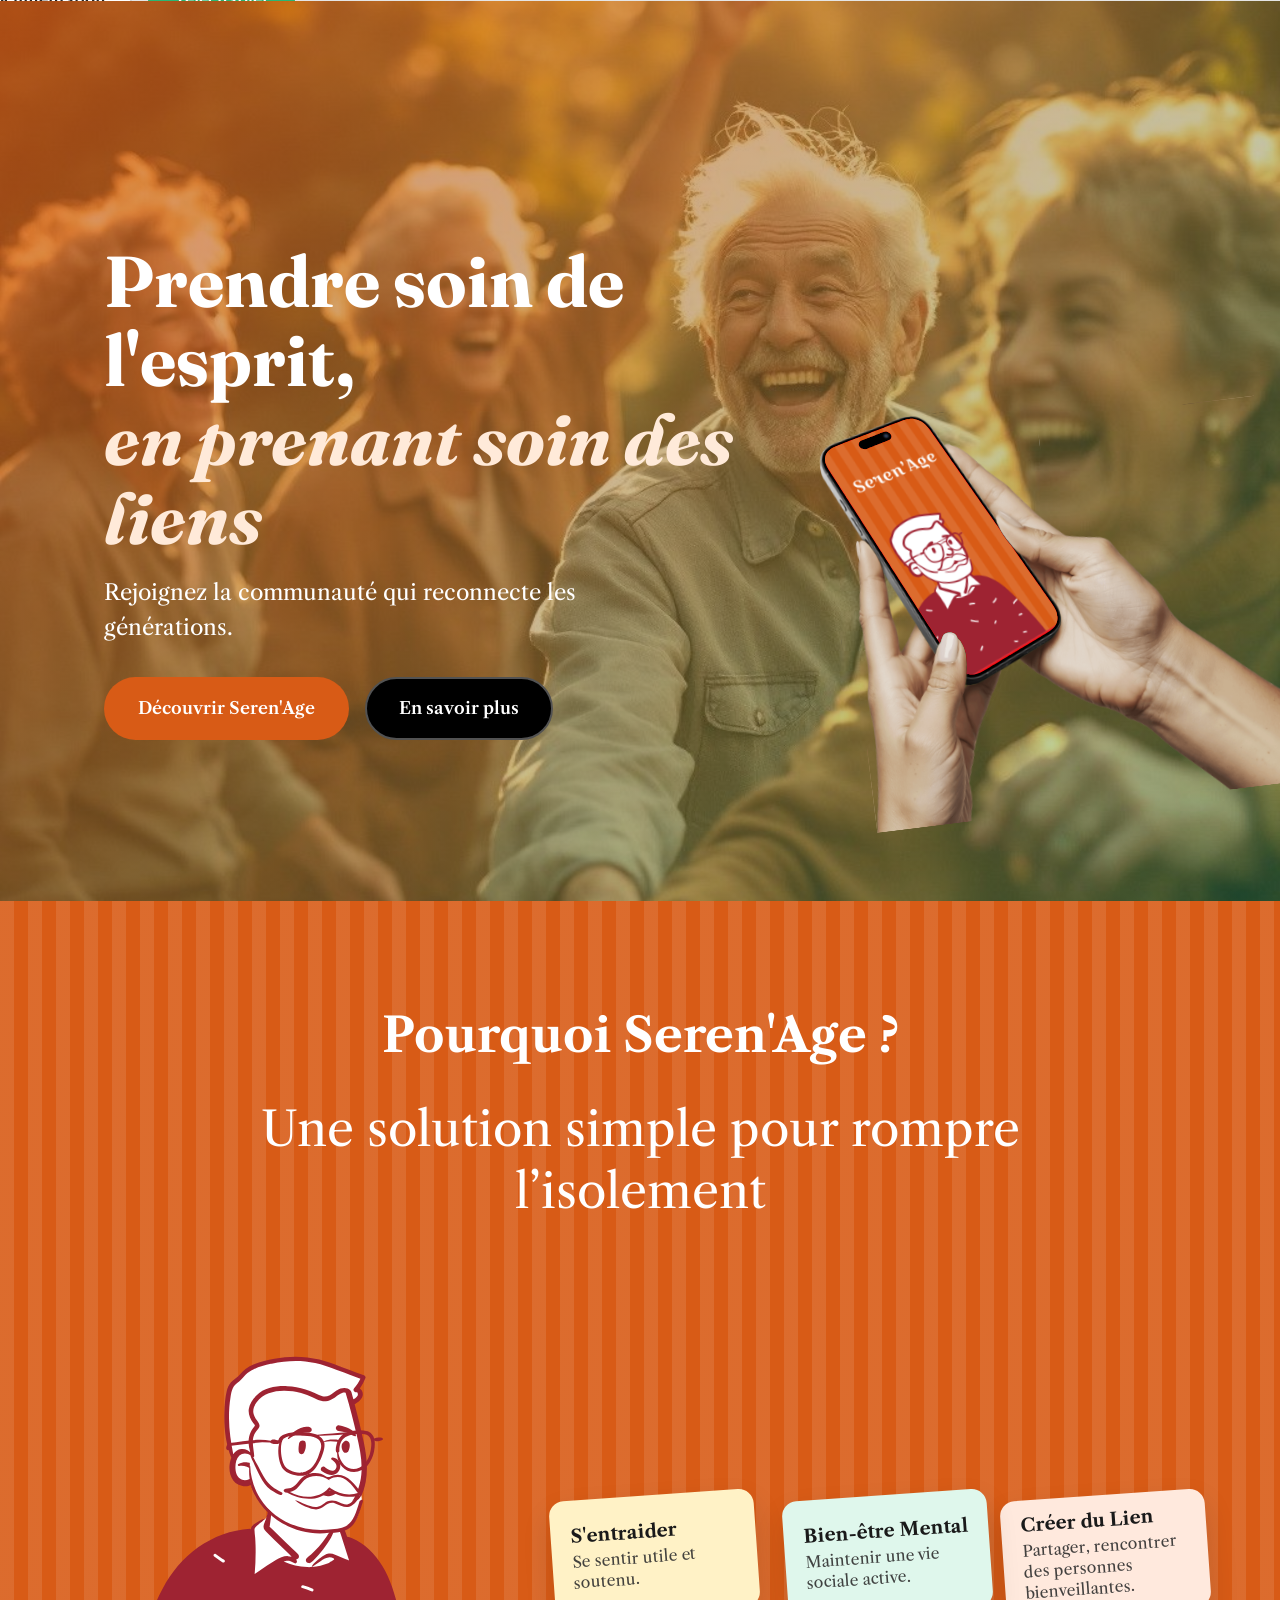
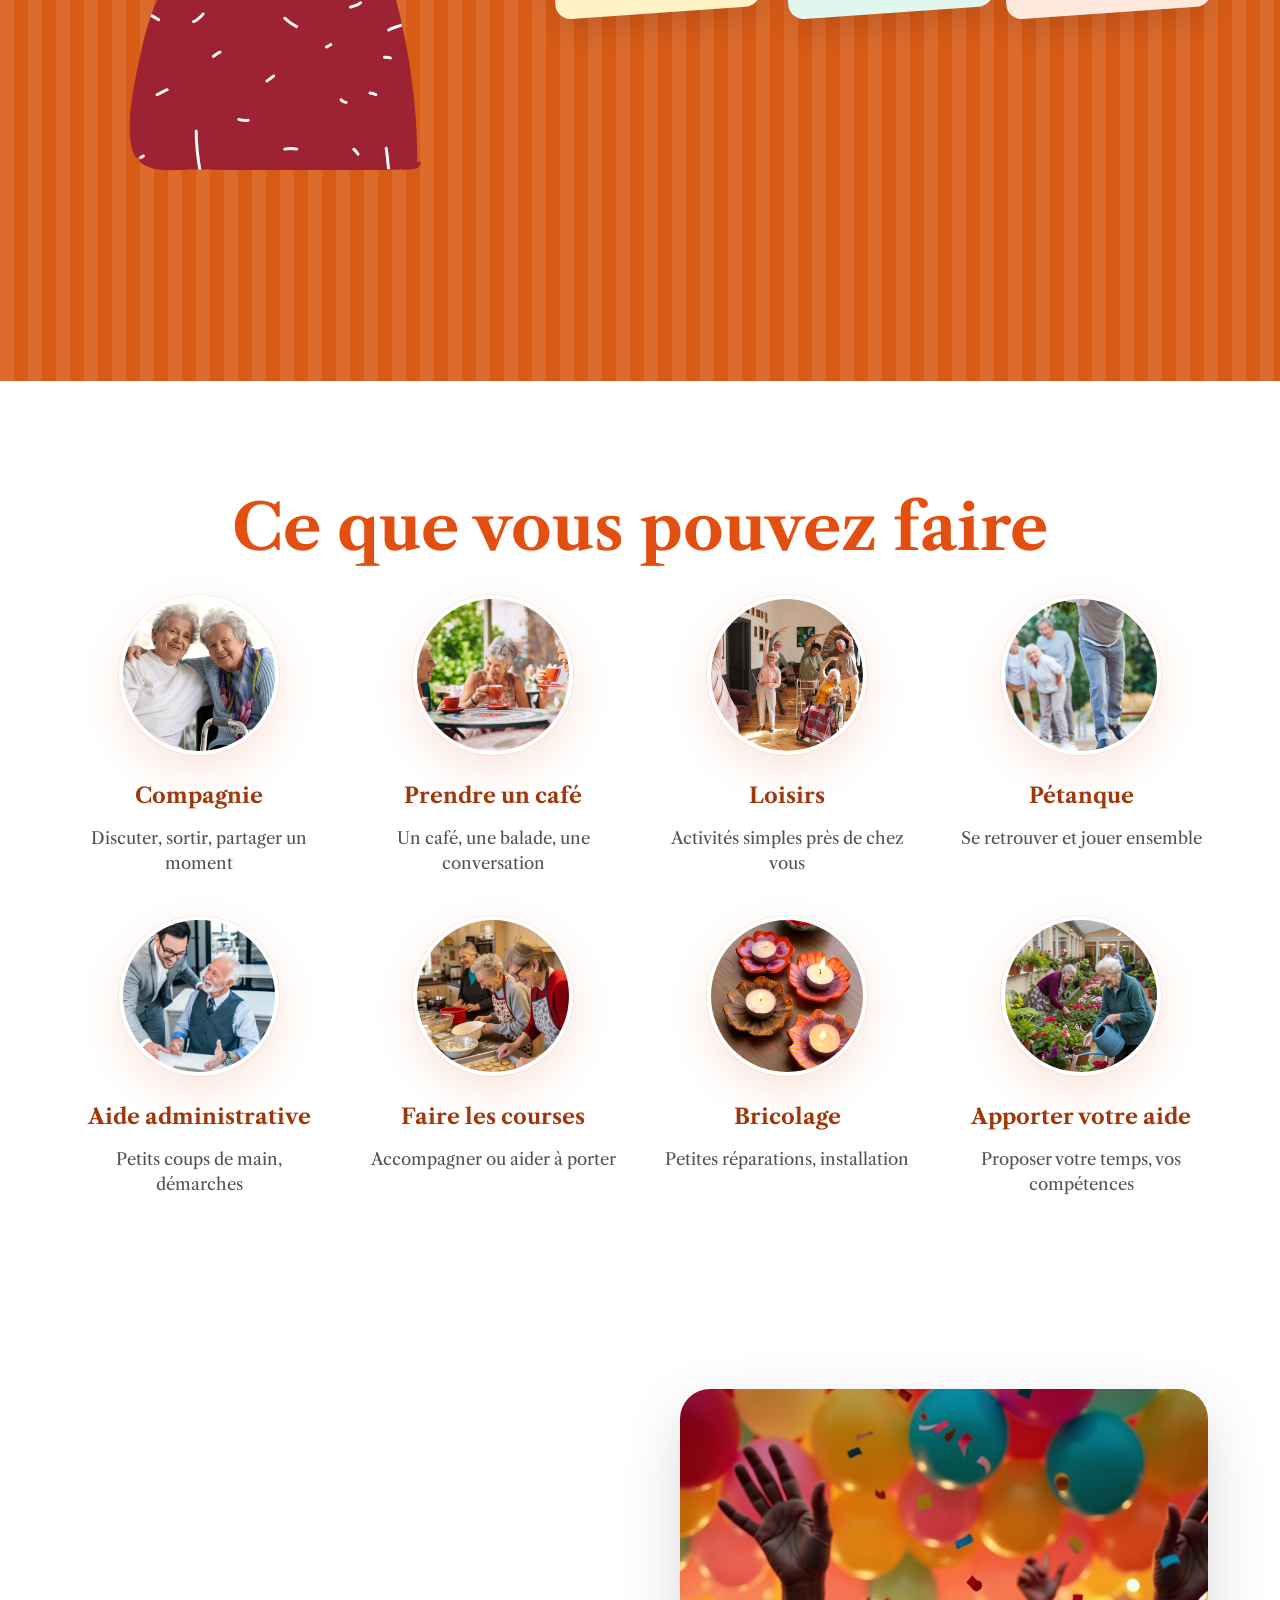
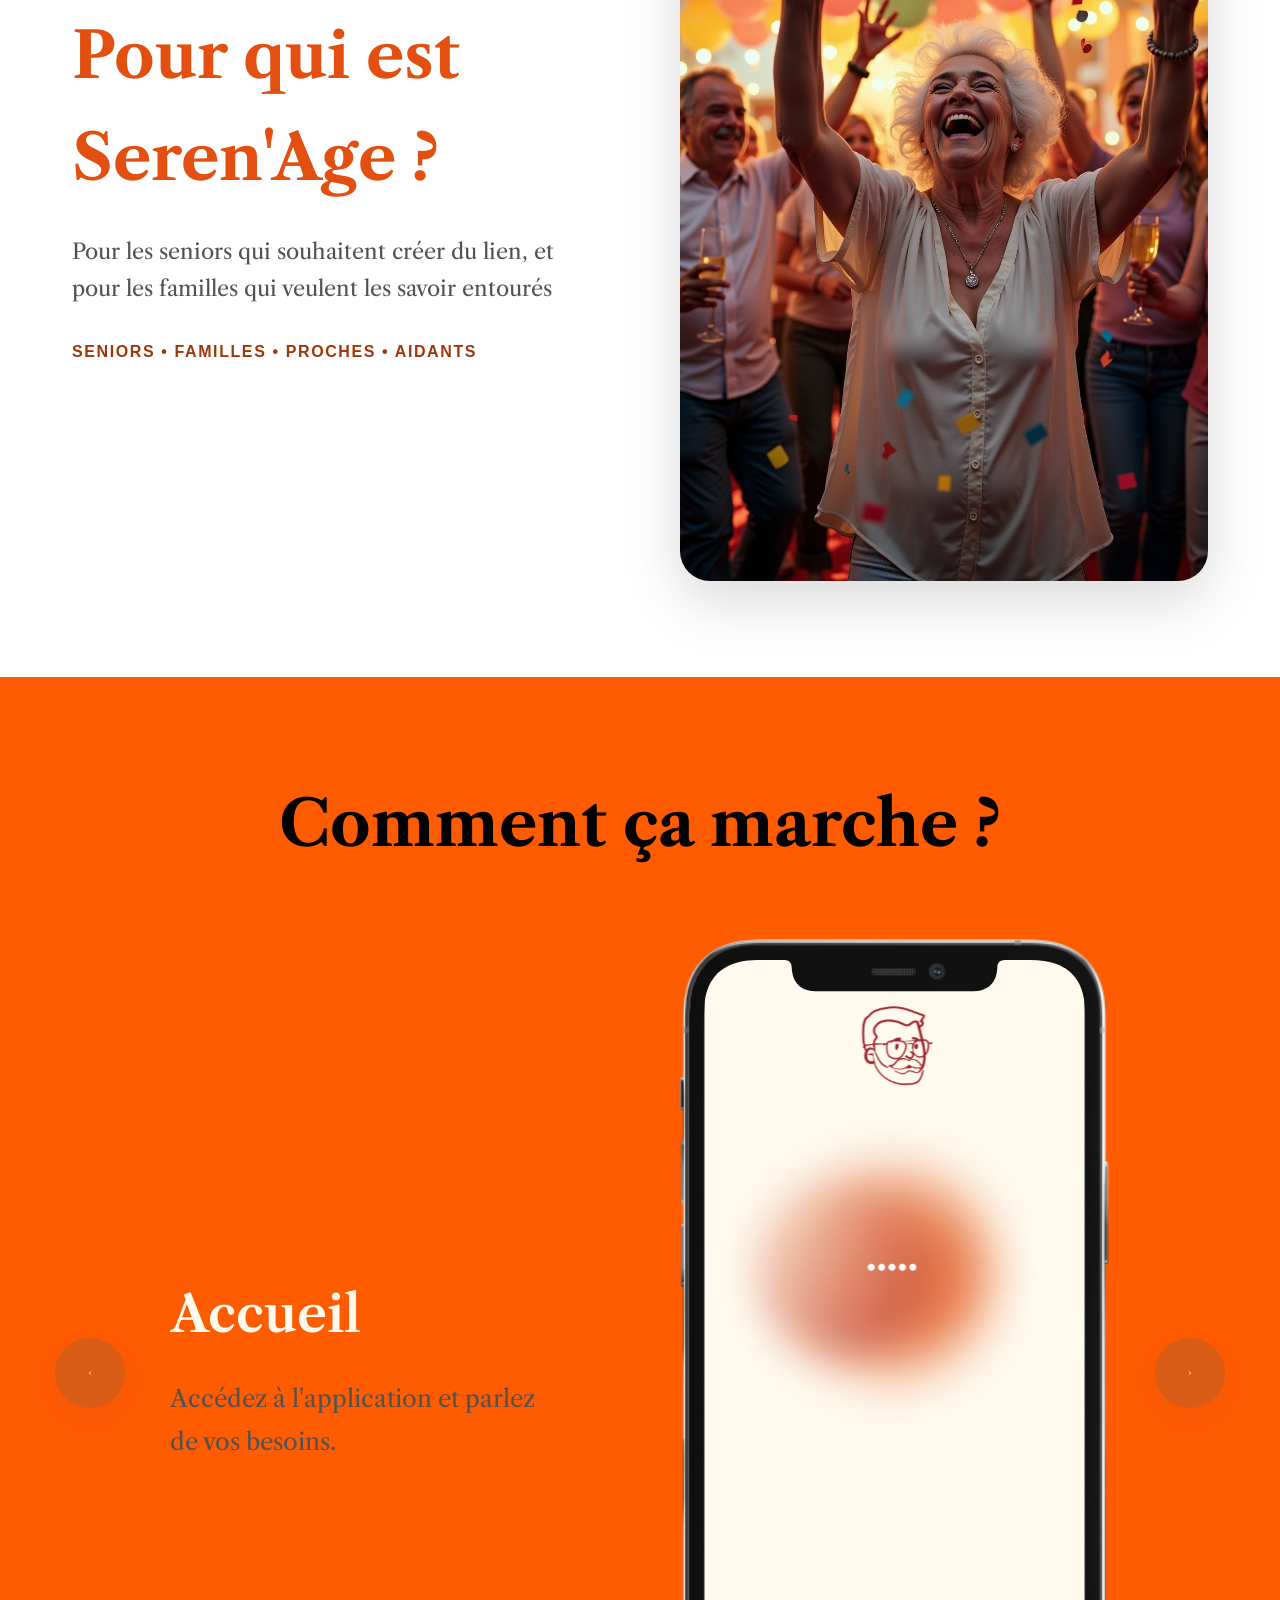
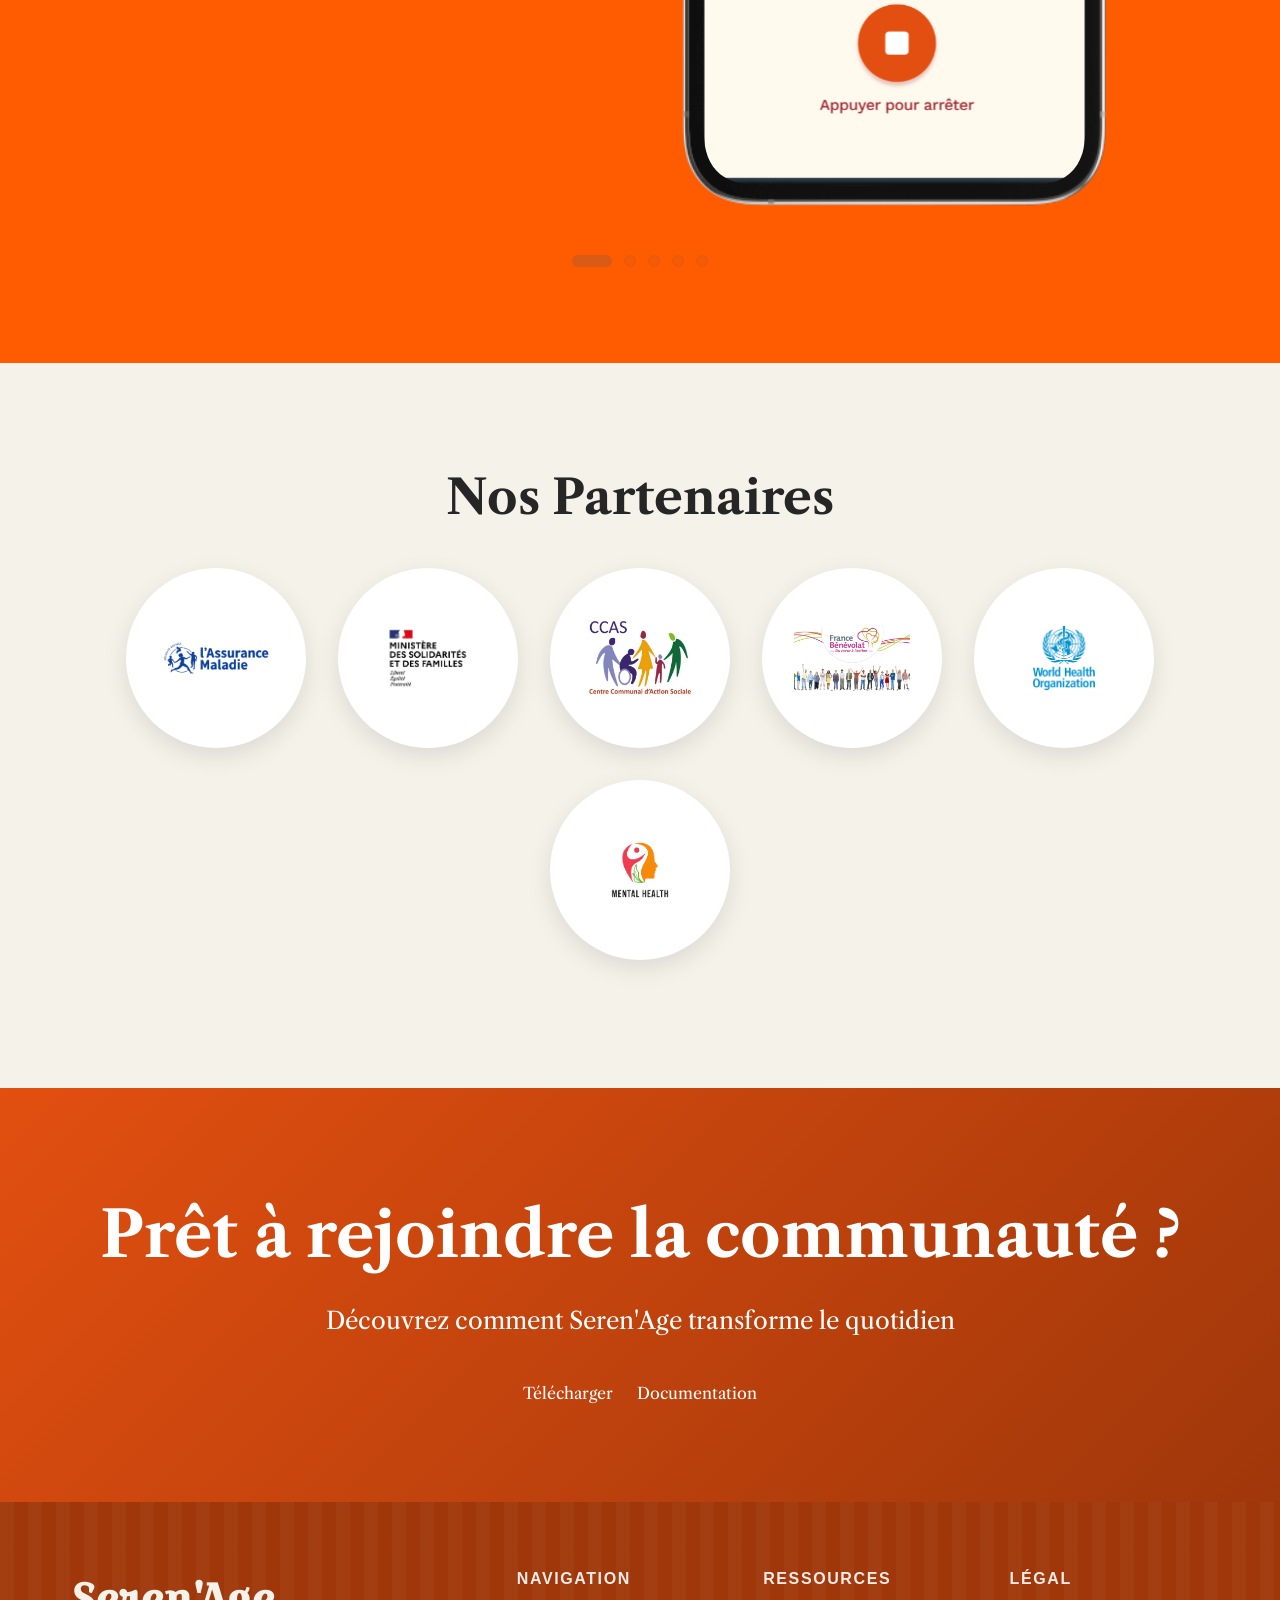
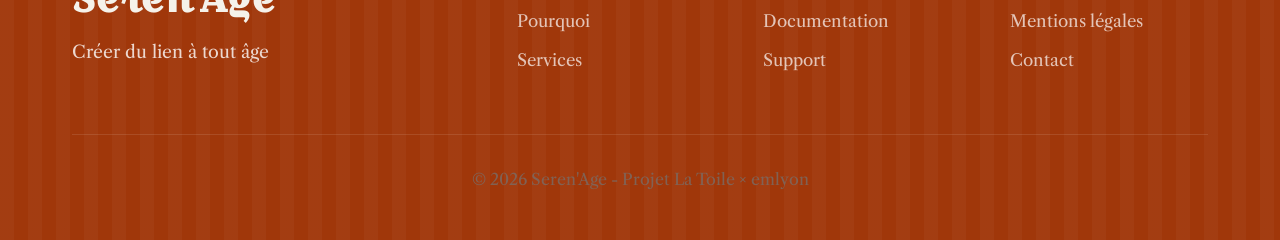
==== commit 63c5f546: "allchanges" ====
--- a/index.html
+++ b/index.html
@@ -24,44 +24,52 @@
       </div>
     </div>
   </nav>
-
-  <header class="hero">
-    <img class="hero-img" src="images/background.jpg" alt="Seniors">
-    <div class="hero-overlay"></div>
-    <div class="container hero-content">
+<header class="hero">
+  <img class="hero-img" src="images/background.jpg" alt="Seniors">
+  <div class="hero-overlay"></div>
+
+  <div class="container hero-inner">
+    <div class="hero-content">
       <h1>Prendre soin de l'esprit,<em><br>en prenant soin des liens</em></h1>
-      <p>Rejoignez la communauté qui reconnecte les générations.
-      </p>
+      <p>Rejoignez la communauté qui reconnecte les générations.</p>
+
       <div class="hero-cta">
         <a href="#" class="btn cta-large">Découvrir Seren'Age</a>
         <a href="#pourquoi" class="btn ghost-large">En savoir plus</a>
       </div>
     </div>
-  </header>
+
+    <div class="hero-mockup">
+      <img src="images\mocklanding.svg" alt="Application Seren Age">
+    </div>
+  </div>
+</header>
+
+  <!-- Pourquoi Section  ne pas modifier -->
   <section class="section orange" id="pourquoi">
     <div class="container">
       <h2>Pourquoi Seren'Age ?</h2>
-      <p class="intro">Face à l'isolement croissant des seniors, nous avons créé une solution simple, humaine et
-        accessible.</p>
+      <p class="intro">Une solution simple pour rompre l’isolement</p>
+
       <div class="grid-3">
         <img src="images/PAPIillustrator.svg" alt="Illustration">
         <div id="pourquoi">
           <div class="block-pourquoi">
             <div>
               <h3>Créer du Lien</h3>
-              <p>Partager des moments, rencontrer des personnes bienveillantes.</p>
+              <p>Partager, rencontrer des personnes bienveillantes.</p>
             </div>
           </div>
           <div class="block-pourquoi">
             <div>
               <h3>Bien-être Mental</h3>
-              <p>Lutter contre la solitude en maintenant une vie sociale active.</p>
+              <p>Maintenir une vie sociale active.</p>
             </div>
           </div>
           <div class="block-pourquoi">
             <div>
               <h3>S'entraider</h3>
-              <p>Donner et recevoir de l'aide, se sentir utile et soutenu.</p>
+              <p>Se sentir utile et soutenu.</p>
             </div>
           </div>
           </div>
@@ -160,46 +168,76 @@
   </section>
 
 
-  <!-- Comment ça marche  pas fini ajout mockup après-->
-  <section class="marche">
-    <div class="container">
-      <h2>Comment ça marche ?</h2>
-      
-      <div class="marche-grid">
-        <div class="marche-step">
-          <img src="images\MICRO.svg" alt="Accueil">
-          <h3>1. Accueil</h3>
-          <p>Accédez à l'application et parlez de vos besoins</p>
-        </div>
-
-        <div class="marche-step">
-          <img src="images\Profile.svg" alt="Inscription">
-          <h3>2. Inscription Facile</h3>
-          <p>Création de profil simple avec assistance vocale</p>
-        </div>
-
-        <div class="marche-step">
-          <img src="images\MAPfigma.svg" alt="Carte">
-          <h3>3. Explorer la Carte</h3>
-          <p>Découvrir activités et aides à proximité</p>
-        </div>
-
-        <div class="marche-step">
-          <img src="images\dominque.png" alt="Participer">
-          <h3>4. Participer & Aider</h3>
-          <p>Rejoindre des événements en un clic</p>
-        </div>
-
-        <div class="marche-step">
-          <img src="images\calendrier.svg" alt="Calendrier">
-          <h3>5. Calendrier</h3>
-          <p>Planifier et organiser vos activités</p>
-        </div>
-      </div>
-    </div>
-  </section>
-
- 
+  
+<section class="marche">
+  <div class="container">
+    <h2>Comment ça marche ?</h2>
+
+    <div class="carousel">
+      <!-- bouton précédent -->
+      <button class="nav prev" aria-label="Étape précédente">
+        <svg width="24" height="24" viewBox="0 0 24 24" fill="none" stroke="currentColor" stroke-width="3" stroke-linecap="round" stroke-linejoin="round">
+          <polyline points="15 18 9 12 15 6"></polyline>
+        </svg>
+      </button>
+
+      <!-- slides -->
+      <div class="slides">
+        <div class="slide active">
+          <div class="txt">
+            <h3>Accueil</h3>
+            <p>Accédez à l'application et parlez de vos besoins.</p>
+          </div>
+          <img src="images/MICRO.svg" alt="Accueil">
+        </div>
+
+        <div class="slide">
+          <div class="txt">
+            <h3>Inscription facile</h3>
+            <p>Création de profil simple avec assistance vocale.</p>
+          </div>
+          <img src="images/Profile.svg" alt="Inscription">
+        </div>
+
+        <div class="slide">
+          <div class="txt">
+            <h3>Explorer la carte</h3>
+            <p>Découvrir activités et aides à proximité.</p>
+          </div>
+          <img src="images/MAPfigma.svg" alt="Carte">
+        </div>
+
+        <div class="slide">
+          <div class="txt">
+            <h3>Participer & aider</h3>
+            <p>Rejoindre des événements en un clic.</p>
+          </div>
+          <img src="images/dominque.png" alt="Participer">
+        </div>
+
+        <div class="slide">
+          <div class="txt">
+            <h3>Calendrier</h3>
+            <p>Planifier et organiser vos activités.</p>
+          </div>
+          <img src="images/calendrier.svg" alt="Calendrier">
+        </div>
+      </div>
+
+      <!-- bouton suivant -->
+      <button class="nav next" aria-label="Étape suivante">
+        <svg width="24" height="24" viewBox="0 0 24 24" fill="none" stroke="currentColor" stroke-width="3" stroke-linecap="round" stroke-linejoin="round">
+          <polyline points="9 18 15 12 9 6"></polyline>
+        </svg>
+      </button>
+    </div>
+
+    <!-- indicateurs -->
+    <div class="dots"></div>
+  </div>
+</section>
+  <!-- Partenaires Section fini ne pas modifier -->
+
   <section class="section cream">
     <div class="container">
       <h2>Nos Partenaires</h2>
@@ -256,6 +294,7 @@
       </div>
     </div>
   </footer>
+  <script src="script.js"></script>
 
   
 </body>
--- a/index.css
+++ b/index.css
@@ -73,7 +73,7 @@
 
 /* Topbar / Nav */
 .topbar {
-  position: fixed;
+  
   inset: 0 0 auto 0;
   z-index: 100;
   background: rgba(255, 255, 255, .95);
@@ -860,6 +860,418 @@
   opacity: 0.7;
   font-size: 1rem;
 }
-
-
-
+/* ================= HERO ================= */
+
+.hero{
+  position: relative;
+  min-height: 100vh;
+  overflow: hidden;
+  display: flex;
+  align-items: center;
+  padding-top: 80px;
+}
+
+/* background image + overlay */
+.hero-img,
+.hero-overlay{
+  position: absolute;
+  inset: 0;
+  width: 100%;
+  height: 100%;
+}
+
+.hero-img{
+  object-fit: cover;
+}
+
+.hero-overlay{
+  background: linear-gradient(
+    135deg,
+    rgba(216, 91, 22, 0.75),
+    rgba(43, 182, 115, 0.34)
+  );
+}
+
+/* container texte */
+.hero-inner{
+  position: relative;
+  z-index: 2;
+  width: 100%;
+  max-width: 1200px;
+  margin: 0 auto;
+  padding: 0 2rem;
+}
+
+/* texte à gauche mais aéré */
+.hero-content{
+  max-width: 680px;
+  margin-left: 2rem;          /* 🔑 proche du bord, pas collé */
+  color: #fff;
+}
+
+/* titre */
+.hero h1{
+  font-family: "Fraunces", serif;
+  font-size: clamp(2.5rem, 6vw, 4.5rem);
+  font-weight: 700;
+  line-height: 1.1;
+  margin-bottom: 1rem;
+}
+
+.hero em{
+  color: var(--peach);
+  font-style: italic;
+}
+
+/* paragraphe */
+.hero p{
+  font-size: clamp(1.125rem, 2vw, 1.375rem);
+  margin-bottom: 2rem;
+  max-width: 40ch;
+}
+
+/* CTA */
+.hero-cta{
+  display: flex;
+  gap: 1rem;
+  flex-wrap: wrap;
+}
+
+/* ================= MOCKUP ================= */
+
+/* ancré au coin bas-droit */
+.hero-mockup{
+  position: absolute;
+  bottom: 0;
+  right: 0;
+  width: min(440px, 46vw);
+  z-index: 1;
+  pointer-events: none;
+}
+
+/* image naturelle */
+.hero-mockup img{
+  width: 100%;
+  height: auto;
+  display: block;
+
+  /* 🔑 main collée au coin + téléphone vers la gauche */
+  transform: translate(14%, 10%) rotate(-7deg);
+  transform-origin: bottom right;
+}
+
+/* ================= RESPONSIVE ================= */
+
+@media (max-width: 900px){
+  .hero{
+    min-height: auto;
+    padding-bottom: 3rem;
+  }
+
+  .hero-content{
+    margin-left: 0;
+    text-align: center;
+  }
+
+  .hero p{
+    margin-left: auto;
+    margin-right: auto;
+  }
+
+  .hero-cta{
+    justify-content: center;
+  }
+
+  .hero-mockup{
+    position: static;
+    width: min(320px, 85vw);
+    margin: 2.5rem auto 0;
+  }
+
+  .hero-mockup img{
+    transform: none;
+  }
+}
+
+/* ============ POURQUOI (pills fines, texte dedans, image gardée) ============ */
+
+/* On cible uniquement le #pourquoi à l'intérieur de la grille */
+.section.orange .grid-3 #pourquoi{
+  display: flex;
+  flex-direction: row-reverse;
+  gap: 14px;
+  align-self: center;
+}
+
+/* Image à gauche : taille propre */
+.section.orange .grid-3 > img{
+  width: min(420px, 40vw);
+  height: auto;
+  align-self: center;
+}
+
+/* Pills : plus fines + inclinées même sens */
+.section.orange .grid-3 #pourquoi .block-pourquoi{
+  width: 100%;                 /* ✅ plus de 35vw */
+  max-width: 520px;
+  padding: 14px 20px;          /* ✅ plus fin */
+  
+  text-align: left;            /* ✅ texte bien dedans */
+  display: flex;               /* ✅ garde le contenu centré verticalement */
+  align-items: center;
+  box-shadow: 0 14px 30px rgba(0,0,0,.12);
+  transform: rotate(-4deg);
+  margin: 0;                   /* ✅ évite les décalages bizarres */
+}
+
+/* Le div interne doit prendre la largeur */
+.section.orange .grid-3 #pourquoi .block-pourquoi > div{
+  width: 100%;
+}
+
+/* Typo plus compacte (pills fines) */
+.section.orange .grid-3 #pourquoi .block-pourquoi h3{
+  margin: 0 0 4px;
+  font-size: 1.15rem;
+  line-height: 1.2;
+  color: #1a1a1a;
+}
+
+.section.orange .grid-3 #pourquoi .block-pourquoi p{
+  margin: 0;
+  font-size: .98rem;
+  line-height: 1.35;
+  color: #2f2f2f;
+  opacity: .9;
+}
+
+/* Couleurs différentes */
+.section.orange .grid-3 #pourquoi .block-pourquoi:nth-child(1){
+  background: #FFE9DD; /* pêche */
+}
+.section.orange .grid-3 #pourquoi .block-pourquoi:nth-child(2){
+  background: #DFF7EC; /* mint */
+}
+.section.orange .grid-3 #pourquoi .block-pourquoi:nth-child(3){
+  background: #FFF2C6; /* jaune doux */
+}
+
+/* Petit effet pile (même direction) */
+.section.orange .grid-3 #pourquoi .block-pourquoi:nth-child(2){ margin-left: 14px; }
+.section.orange .grid-3 #pourquoi .block-pourquoi:nth-child(3){ margin-left: 28px; }
+
+/* Hover léger */
+.section.orange .grid-3 #pourquoi .block-pourquoi:hover{
+  transform: rotate(-4deg) translateY(-6px);
+}
+
+/* Mobile : pas de rotation, pills normales */
+@media (max-width: 768px){
+  .section.orange .grid-3{
+    flex-direction: column;
+    gap: 2rem;
+  }
+
+  .section.orange .grid-3 > img{
+    width: min(320px, 85vw);
+  }
+
+  .section.orange .grid-3 #pourquoi .block-pourquoi{
+    border-radius: 22px;
+    transform: none;
+    max-width: 100%;
+  }
+
+  .section.orange .grid-3 #pourquoi .block-pourquoi:nth-child(2),
+  .section.orange .grid-3 #pourquoi .block-pourquoi:nth-child(3){
+    margin-left: 0;
+  }
+
+  .section.orange .grid-3 #pourquoi .block-pourquoi:hover{
+    transform: translateY(-6px);
+  }
+}
+/* ================= COMMENT ÇA MARCHE - CAROUSEL ================= */
+
+.marche{
+  background: #ff5b01;
+  padding: 6rem 0;
+  color: #fff;
+}
+
+.marche h2{
+  font-size: clamp(2.5rem, 5vw, 4rem);
+  text-align: center;
+  margin-bottom: 4rem;
+  color: #000;
+}
+
+/* wrapper carousel */
+.carousel{
+  position: relative;
+  max-width: 1100px;
+  margin: 0 auto;
+  padding: 0 80px;
+}
+
+/* zone slides */
+.slides{
+  overflow: hidden;
+}
+
+/* slide */
+.slide{
+  display: none;
+  grid-template-columns: 1fr 1fr;
+  gap: 5rem;
+  align-items: center;
+  opacity: 0;
+}
+
+.slide.active{
+  display: grid;
+  opacity: 1;
+  animation: fadeIn .5s ease;
+}
+
+@keyframes fadeIn{
+  from{ opacity:0; transform: translateX(20px); }
+  to{ opacity:1; transform: translateX(0); }
+}
+
+/* texte */
+.slide .txt{
+  padding-right: 2rem;
+}
+
+.slide .txt h3{
+  font-size: clamp(2.5rem, 4vw, 3.5rem);
+  margin-bottom: 2rem;
+  font-weight: 600;
+  color: #FFFAED;
+  line-height: 1.2;
+}
+
+.slide .txt p{
+  font-size: clamp(1.25rem, 2vw, 1.5rem);
+  line-height: 1.8;
+  color: var(--muted);
+}
+
+/* image */
+.slide img{
+  width: 100%;
+  max-width: 500px;
+  height: auto;
+  border-radius: 40px;
+  transition: transform .3s ease;
+}
+
+.slide img:hover{
+  transform: scale(1.05);
+}
+
+/* flèches */
+.nav{
+  position: absolute;
+  top: 50%;
+  transform: translateY(-50%);
+  background: var(--orange);
+  border: none;
+  width: 70px;
+  height: 70px;
+  border-radius: 50%;
+  display: flex;
+  align-items: center;
+  justify-content: center;
+  cursor: pointer;
+  transition: all .3s ease;
+  z-index: 10;
+  color: #fff;
+  box-shadow: 0 8px 24px rgba(216, 91, 22, .3);
+}
+
+.nav:hover{
+  background: var(--orange2);
+  transform: translateY(-50%) scale(1.15);
+  box-shadow: 0 12px 32px rgba(216, 91, 22, .4);
+}
+
+.nav svg{
+  width: 32px;
+  height: 32px;
+}
+
+.nav.prev{ left: -35px; }
+.nav.next{ right: -35px; }
+
+/* indicateurs */
+.dots{
+  display: flex;
+  justify-content: center;
+  gap: 12px;
+  margin-top: 3rem;
+}
+
+.dots button{
+  width: 12px;
+  height: 12px;
+  border-radius: 50%;
+  background: rgba(216, 91, 22, .2);
+  border: 2px solid rgba(216, 91, 22, .4);
+  cursor: pointer;
+  transition: all .3s ease;
+  padding: 0;
+}
+
+.dots button:hover{
+  background: rgba(216, 91, 22, .5);
+  transform: scale(1.2);
+}
+
+.dots button.active{
+  background: var(--orange);
+  width: 40px;
+  border-radius: 6px;
+  border-color: var(--orange);
+}
+
+/* responsive */
+@media (max-width: 900px){
+  .carousel{
+    padding: 0 60px;
+  }
+
+  .slide.active{
+    grid-template-columns: 1fr;
+    gap: 3rem;
+    text-align: center;
+  }
+
+  .slide .txt{
+    padding-right: 0;
+  }
+
+  .nav{
+    width: 50px;
+    height: 50px;
+  }
+
+  .nav svg{
+    width: 24px;
+    height: 24px;
+  }
+
+  .nav.prev{ left: 0; }
+  .nav.next{ right: 0; }
+
+  .slide img{
+    max-width: 350px;
+  }
+}
+
+@media (max-width: 768px){
+  .slide img{
+    max-width: 300px;
+  }
+}
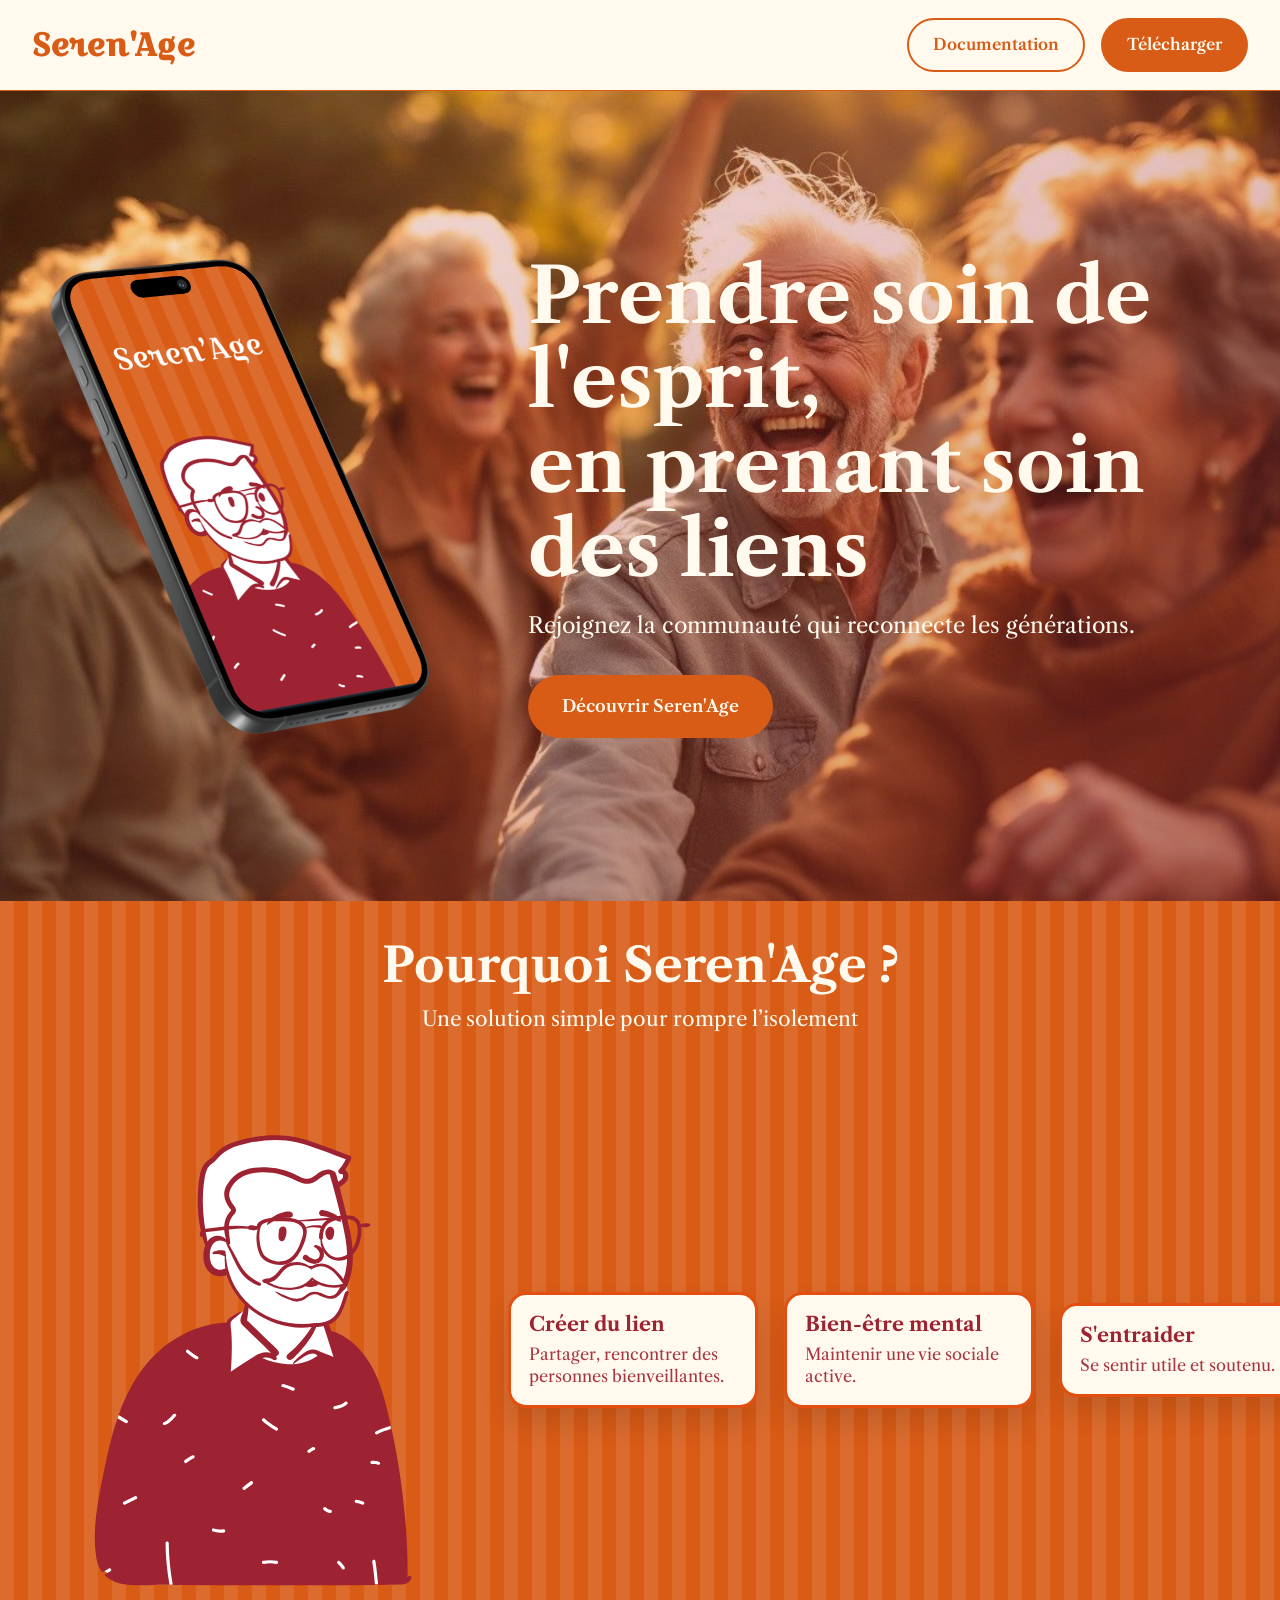
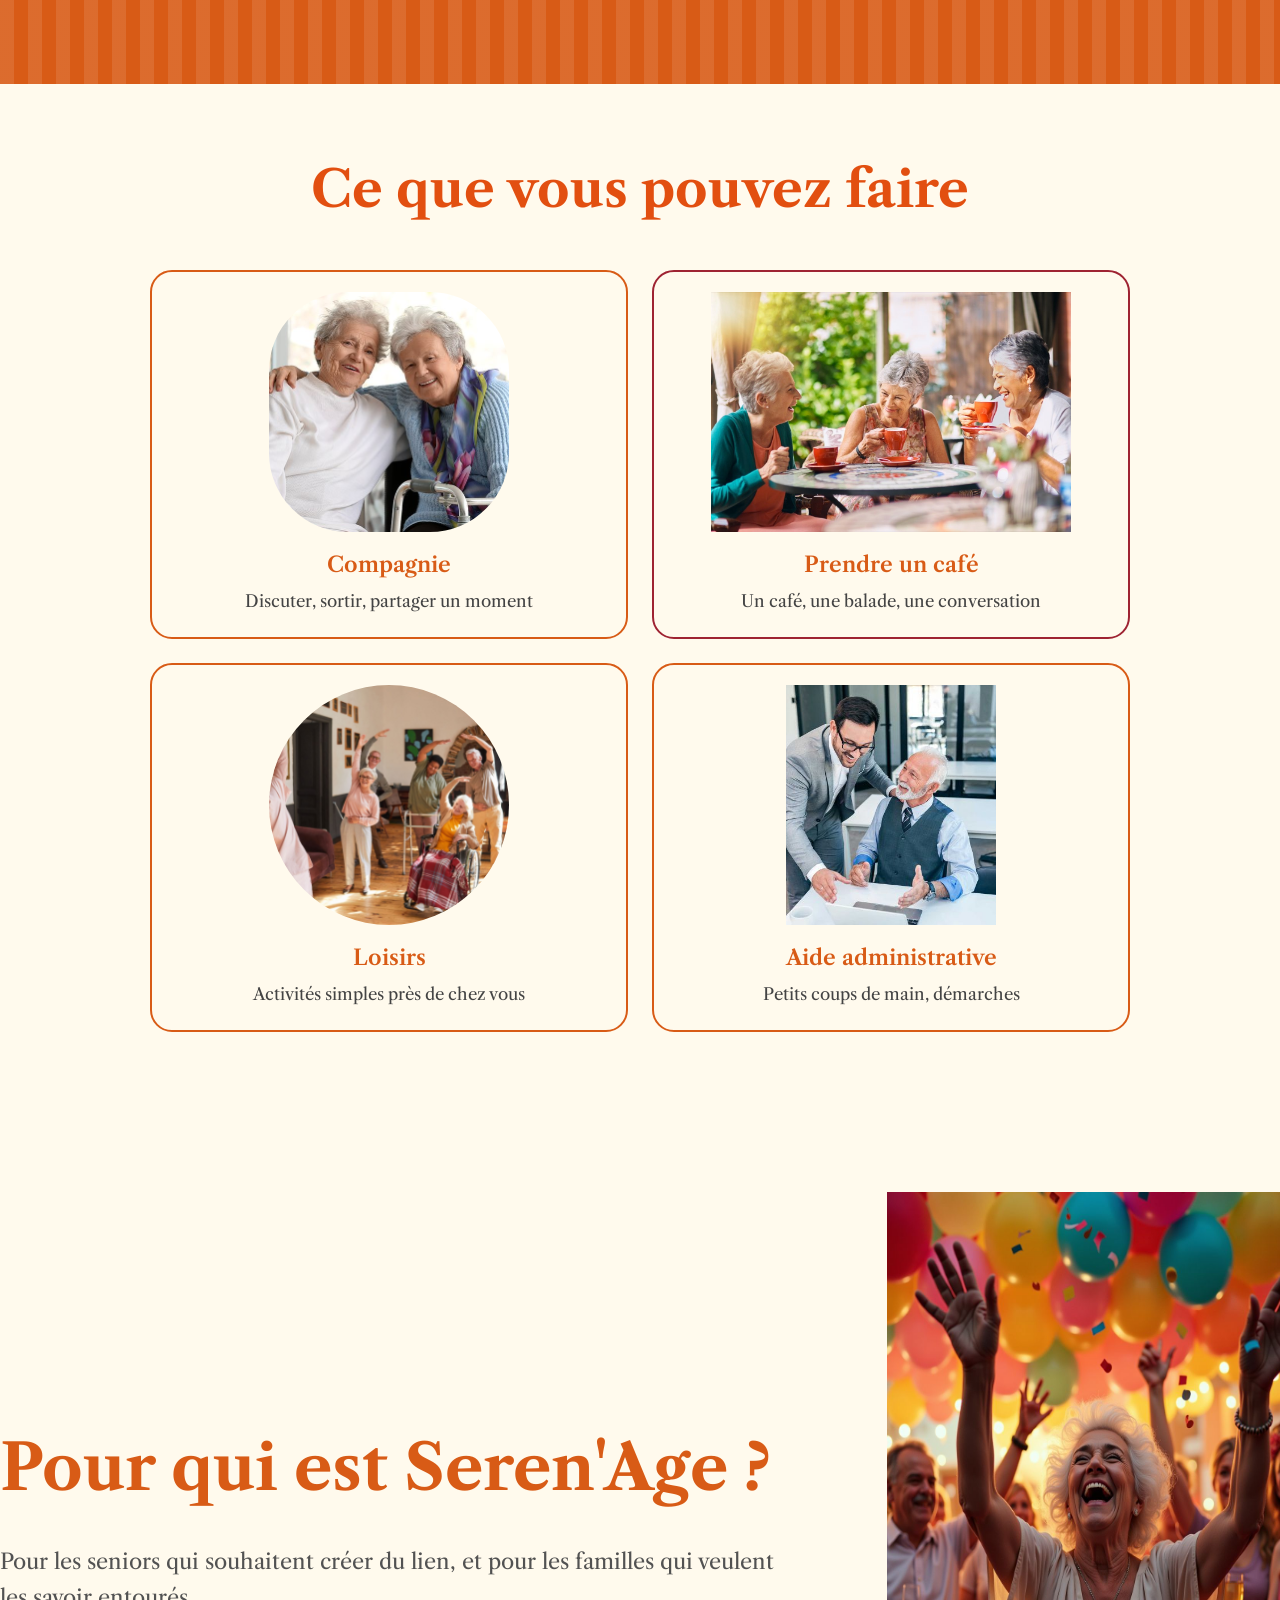
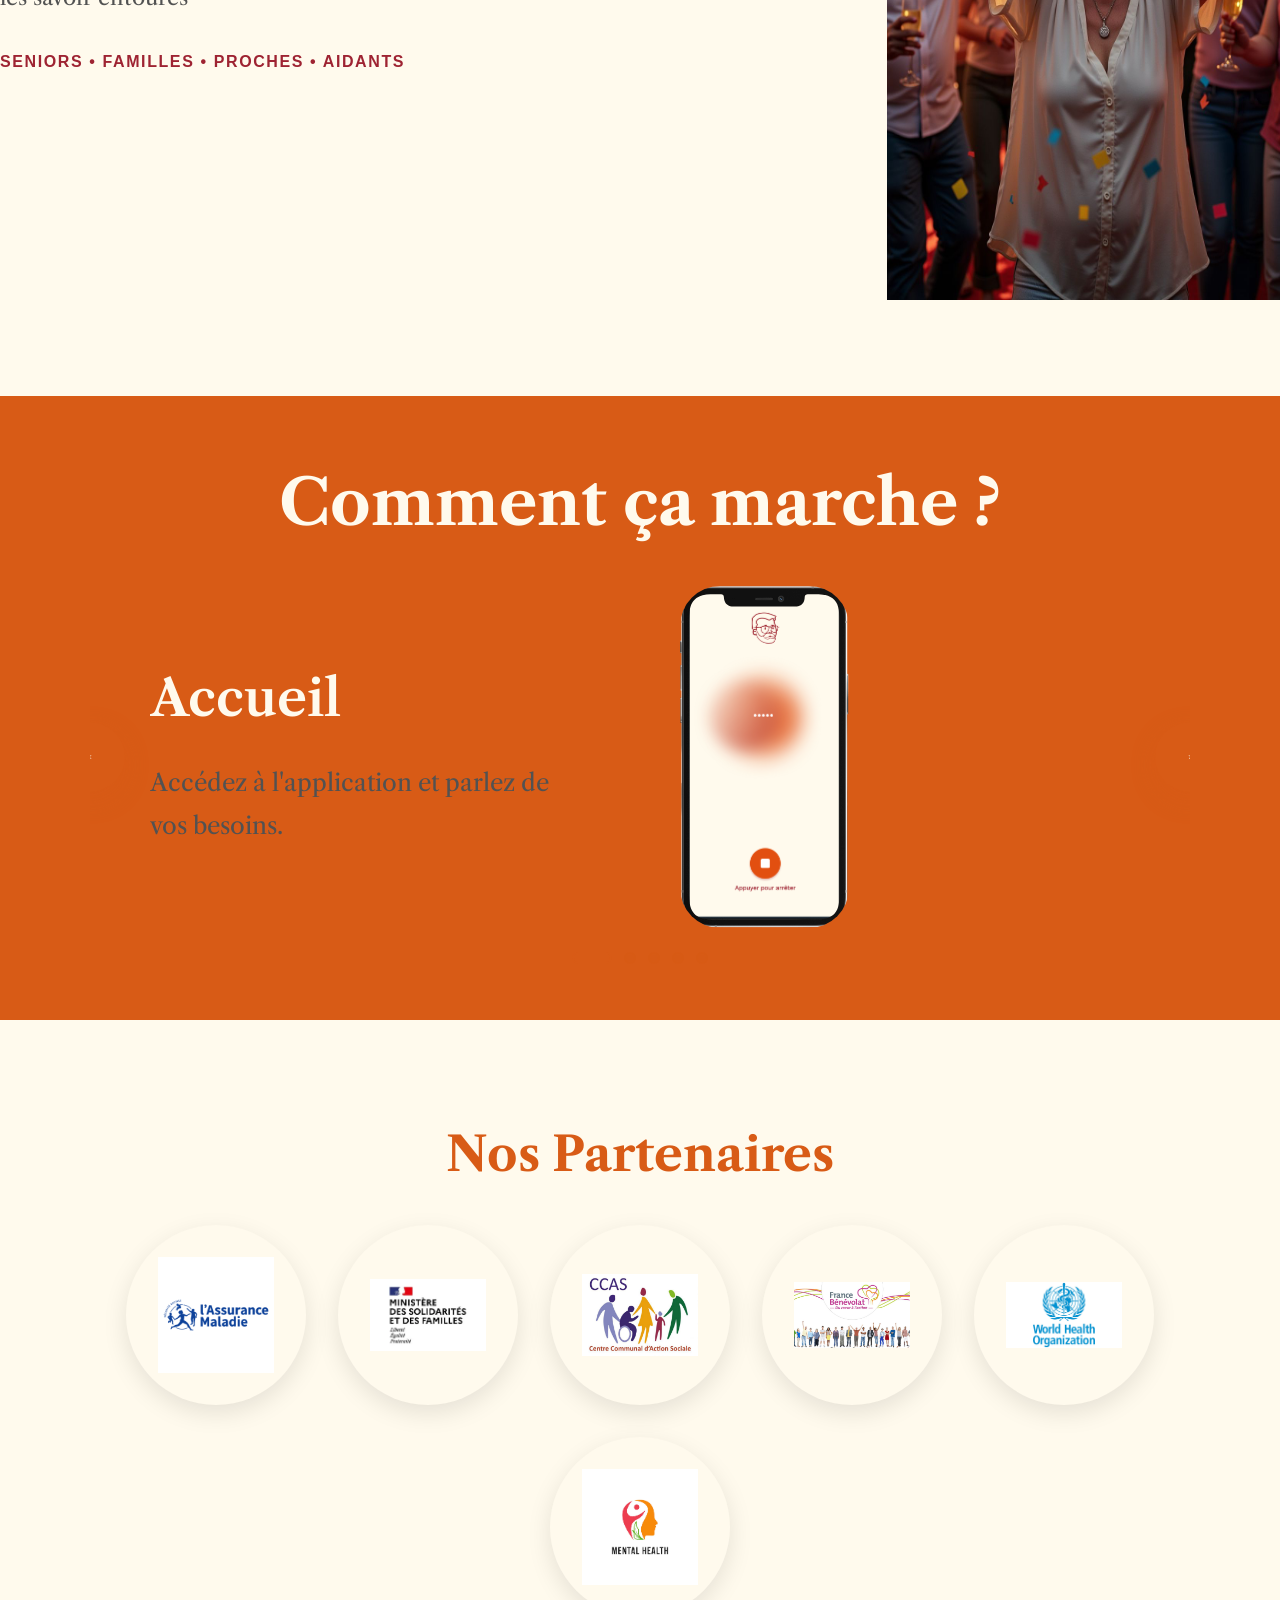
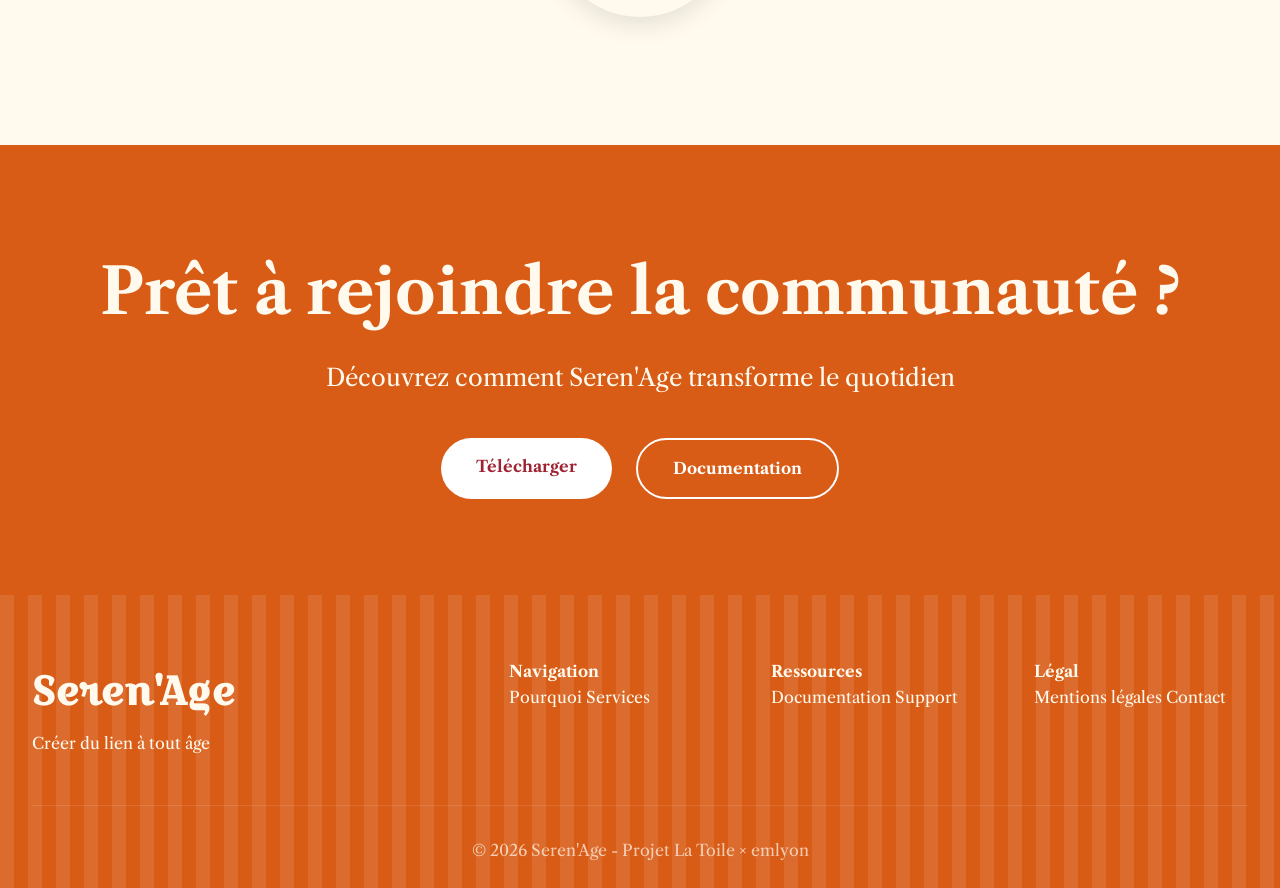
==== commit cd689e4d: "pushesss" ====
--- a/index.html
+++ b/index.html
@@ -29,18 +29,17 @@
   <div class="hero-overlay"></div>
 
   <div class="container hero-inner">
+    <div class="hero-mockup">
+      <img src="images\serenage.png" alt="Application Seren Age">
+    </div>
     <div class="hero-content">
-      <h1>Prendre soin de l'esprit,<em><br>en prenant soin des liens</em></h1>
+      <h1>Prendre soin de l'esprit, <br> en prenant soin des liens</h1>
       <p>Rejoignez la communauté qui reconnecte les générations.</p>
 
       <div class="hero-cta">
         <a href="#" class="btn cta-large">Découvrir Seren'Age</a>
-        <a href="#pourquoi" class="btn ghost-large">En savoir plus</a>
-      </div>
-    </div>
-
-    <div class="hero-mockup">
-      <img src="images\mocklanding.svg" alt="Application Seren Age">
+        <!-- <a href="#pourquoi" class="btn ghost-large">En savoir plus</a> -->
+      </div>
     </div>
   </div>
 </header>
@@ -56,13 +55,13 @@
         <div id="pourquoi">
           <div class="block-pourquoi">
             <div>
-              <h3>Créer du Lien</h3>
+              <h3>Créer du lien</h3>
               <p>Partager, rencontrer des personnes bienveillantes.</p>
             </div>
           </div>
           <div class="block-pourquoi">
             <div>
-              <h3>Bien-être Mental</h3>
+              <h3>Bien-être mental</h3>
               <p>Maintenir une vie sociale active.</p>
             </div>
           </div>
@@ -79,81 +78,55 @@
   </section>
 
   <!-- Services Section fini ne pas modifier -->
-  <section class="services">
-    <div class="container">
-      <h2>Ce que vous pouvez faire </h2>
-      
-      
-      <div class="services-grid">
-        <div class="service-item">
-          <div class="service-icon">
-            <img src="images/compagnie.svg" alt="Compagnie">
-          </div>
-          <h3>Compagnie</h3>
-          <p>Discuter, sortir, partager un moment</p>
-        </div>
-
-        <div class="service-item">
-          <div class="service-icon">
-            <img src="images/prendrecafé.jpg" alt="Prendre un café">
-          </div>
-          <h3>Prendre un café</h3>
-          <p>Un café, une balade, une conversation</p>
-        </div>
-
-        <div class="service-item">
-          <div class="service-icon">
-            <img src="images/loisirs.svg" alt="Loisirs">
-          </div>
-          <h3>Loisirs</h3>
-          <p>Activités simples près de chez vous</p>
-        </div>
-
-        <div class="service-item">
-          <div class="service-icon">
-            <img src="images/petanquee.jpg" alt="Pétanque">
-          </div>
-          <h3>Pétanque</h3>
-          <p>Se retrouver et jouer ensemble</p>
-        </div>
-
-        <div class="service-item">
-          <div class="service-icon">
-            <img src="images/adminaide.jpg" alt="Aide administrative">
-          </div>
-          <h3>Aide administrative</h3>
-          <p>Petits coups de main, démarches</p>
-        </div>
-
-        <div class="service-item">
-          <div class="service-icon">
-            <img src="images/aidecourses.jpg" alt="Courses">
-          </div>
-          <h3>Faire les courses</h3>
-          <p>Accompagner ou aider à porter</p>
-        </div>
-
-        <div class="service-item">
-          <div class="service-icon">
-            <img src="images/bricoco.jpg" alt="Bricolage">
-          </div>
-          <h3>Bricolage</h3>
-          <p>Petites réparations, installation</p>
-        </div>
-
-        <div class="service-item">
-          <div class="service-icon">
-            <img src="images/aider.jpg" alt="Aide">
-          </div>
-          <h3>Apporter votre aide</h3>
-          <p>Proposer votre temps, vos compétences</p>
-        </div>
-      </div>
-    </div>
-  </section>
+  <section class="services" id="services">
+  <div class="container">
+    <h2>Ce que vous pouvez faire</h2>
+
+    <div class="services-grid">
+      <div class="service-item">
+        <div class="service-icon">
+          <img src="images/compagnie.svg" alt="Compagnie">
+        </div>
+        <h3>Compagnie</h3>
+        <p>Discuter, sortir, partager un moment</p>
+      </div>
+
+      <div class="service-item">
+        <div class="service-icon">
+          <img src="images/prendrecafé.jpg" alt="Prendre un café">
+        </div>
+        <h3>Prendre un café</h3>
+        <p>Un café, une balade, une conversation</p>
+      </div>
+
+      <div class="service-item">
+        <div class="service-icon">
+          <img src="images/loisirs.svg" alt="Loisirs">
+        </div>
+        <h3>Loisirs</h3>
+        <p>Activités simples près de chez vous</p>
+      </div>
+
+      <div class="service-item">
+        <div class="service-icon">
+          <img src="images/adminaide.jpg" alt="Aide administrative">
+        </div>
+        <h3>Aide administrative</h3>
+        <p>Petits coups de main, démarches</p>
+      </div>
+    </div>
+  </div>
+</section>
+
+
+       
+
+
+       
+        
+
   <!-- Pour Qui Section  ne pas modifier -->
   <section class="pourqui">
-    <div class="container">
       <div class="pourqui-content">
         <div class="pourqui-text">
           <h2>Pour qui est Seren'Age ?</h2>
@@ -163,7 +136,6 @@
         <div class="pourqui-image">
           <img src="images/séniors heureux.jpg" alt="Seniors heureux">
         </div>
-      </div>
     </div>
   </section>
 
@@ -299,4 +271,4 @@
   
 </body>
 
-</html>+</html>
--- a/index.css
+++ b/index.css
@@ -5,60 +5,44 @@
   --muted: #525252;
   --muted2: #737373;
   --orange: #D85B16;
-  --orange2: #A84410;
-  --peach: #FFEAD9;
+  --orange2: #9E2332;
+  --peach: #FFFAED;
   --green: #2BB673;
-
-
-  
-  
   --green2: #1F8B55;
   --mint: #DFF7EC;
   --mint2: #5FD49B;
   --dark: #171717;
-  --cream: #F5F2EA;
-  --line: #e5e5e5;
+  --cream: #FFFAED;
+  --line: #D85B16;
   --shadow: 0 8px 24px rgba(0, 0, 0, .1);
   --shadow2: 0 16px 48px rgba(0, 0, 0, .12);
 }
 
-* {
-  box-sizing: border-box;
-  margin: 0;
-  padding: 0
-}
+* { box-sizing: border-box; margin: 0; padding: 0; }
 
 body {
   font-family: "Libre Caslon Text", serif;
-  color: var(--txt);
-  line-height: 1.6
-}
-
-img {
-  max-width: 100%;
-  display: block
-}
-
-a {
-  text-decoration: none;
-  color: inherit
-}
+  color: var(--orange);
+  line-height: 1.6;
+  background: var(--cream);
+}
+
+img { max-width: 100%; display: block; }
+a { text-decoration: none; color: inherit; }
 
 .container {
-  max-width: 1200px;
+  width: 100vw;
   margin: 0 auto;
-  padding: 0 2rem
-}
-
-.section {
-  padding: 6rem 0
-}
+  padding: 0 2rem;
+}
+
+.section { padding: 6rem 0; }
 
 .section h2 {
   font-family: "Libre Caslon Text", serif;
   font-size: clamp(2rem, 4vw, 3rem);
   margin-bottom: 1.5rem;
-  text-align: center
+  text-align: center;
 }
 
 .intro {
@@ -68,678 +52,387 @@
   max-width: 900px;
   margin: 0 auto;
   width: 90%;
-  line-height: 1.3
-}
-
-/* Topbar / Nav */
-.topbar {
-  
+  line-height: 1.3;
+}
+
+/* ================= TOPBAR ================= */
+nav {
   inset: 0 0 auto 0;
   z-index: 100;
-  background: rgba(255, 255, 255, .95);
+  background: var(--cream);
   backdrop-filter: blur(12px);
-  border-bottom: 1px solid var(--line)
+  border-bottom: 1px solid var(--line);
 }
 
 .nav {
   display: flex;
   justify-content: space-between;
   align-items: center;
+  /* background: var(--orange) repeating-linear-gradient(90deg, rgba(255, 255, 255, .1) 0 14px, transparent 14px 28px); */
+  background: var(--cream);
   padding: 1.5rem 2rem;
-  gap: 1rem
+  gap: 1rem;
+  height: 10vh;
 }
 
 .brand {
   font-family: "Croissant One", serif;
   font-size: 2rem;
   font-weight: 700;
-  color: var(--orange)
-}
-
-.nav-actions {
-  display: flex;
-  gap: 1rem
-}
-
-/* Buttons */
+  color: var(--orange);
+}
+
+.nav-actions { display: flex; gap: 1rem; }
+
+/* ================= BUTTONS ================= */
 .btn {
   padding: .75rem 1.5rem;
   border-radius: 999px;
   font-weight: 600;
   border: 2px solid transparent;
-  transition: all .3s
-}
-
-.btn:hover {
-  transform: translateY(-2px)
-}
+  transition: all .3s;
+}
+
+.btn:hover { transform: translateY(-2px); }
 
 .btn.ghost {
-  background: #fff;
-  color: var(--txt);
-  border-color: #d4d4d4
-}
-
-.btn.ghost:hover {
-  background: #f5f5f5
-}
-
-.btn.cta {
-  background: var(--green);
-  color: #fff
-}
-
-.btn.cta:hover {
-  background: var(--green2)
-}
-
-.btn.cta-large,
+  background: var(--cream);
+  color: var(--orange);
+  border: var(--line) 2px solid;
+}
+
+.btn.ghost:hover { background: var(--cream); }
+
+.btn.cta { background: var(--orange); color: var(--cream); }
+.btn.cta:hover { background: var(--orange2); }
+
+.btn.cta-large, .btn.ghost-large {
+  padding: 1rem 2rem;
+  font-size: 1.0625rem;
+}
+
+.btn.cta-large { background: var(--orange); color: var(--cream); }
+.btn.cta-large:hover { background: var(--orange2); transform: none; }
+
 .btn.ghost-large {
-  padding: 1rem 2rem;
-  font-size: 1.0625rem
-}
-
-.btn.cta-large {
-  background: var(--orange);
-  color: #fff
-}
-
-.btn.cta-large:hover {
-  background: var(--orange2);
-  transform: none
-}
-
-.btn.ghost-large {
-  background: #000;
-  border-color: var(--muted)
-}
-
-.cta-box .btn.cta-large {
-  background: #fff;
-  color: var(--orange)
-}
-
-.cta-box .btn.ghost-large {
-  border-color: #fff;
-  color: #fff
-}
-
-/* Hero */
-.hero {
+  background: var(--cream);
+  border-color: var(--orange);
+  color: var(--orange2);
+}
+
+/* ================= HERO ================= */
+.hero{
   position: relative;
-  min-height: 100vh;
-  display: flex;
-  align-items: center;
-  padding-top: 80px;
-  overflow: hidden
-}
-
-.hero-img,
-.hero-overlay {
+  height: 90vh;
+  overflow: hidden;
+  display: flex;
+  align-items: center;
+  justify-content: center;
+}
+
+.hero-img, .hero-overlay{
   position: absolute;
   inset: 0;
   width: 100%;
-  height: 100%
-}
-
-.hero-img {
-  object-fit: cover
-}
-
-.hero-overlay {
-  background: linear-gradient(135deg, rgba(216, 91, 22, .75), rgba(43, 182, 115, .34))
-}
-
-.hero-content {
+  height: 100%;
+}
+
+.hero-img{ object-fit: cover; }
+
+.hero-overlay{
+  background: linear-gradient(
+    135deg,
+    rgba(226, 79, 16, 0.15),
+    rgba(158, 35, 50, 0.4)
+  );
+}
+
+.hero-inner{
   position: relative;
   z-index: 2;
-  max-width: 800px;
-  color: #fff
-}
-
-.hero h1 {
-  font-family: "Fraunces", serif;
-  font-size: clamp(2.5rem, 6vw, 4.5rem);
-  font-weight: 700;
+  width: 100%;
+  /* max-width: 1200px; */
+  margin: 0 auto;
+  padding: 0 2rem;
+}
+
+.hero-content{
+  max-width: 55vw;
+  color: var(--cream);
+}
+
+.hero .container{
+  display: flex;
+  justify-content: space-around;
+  align-items: center;
+  margin: 0;
+  padding: 0;
+}
+
+.hero h1{
+  /* font-family: "Fraunces", serif; */
+  /* font-family: "Croissant One", serif; */
+  font-family: "Libre Caslon Text", serif;
+
+  font-size: clamp(3rem, 6vw, 5rem);
+  font-weight: 800;
   line-height: 1.1;
-  margin-bottom: 1rem
-}
-
-.hero em {
-  color: var(--peach);
-  font-style: italic
-}
-
-.hero p {
+  margin-bottom: 1rem;
+  color: var(--cream);
+}
+
+.hero p{
   font-size: clamp(1.125rem, 2vw, 1.375rem);
-  margin-bottom: 2rem
-}
-
-.hero-cta {
+  margin-bottom: 2rem;
+}
+
+.hero-cta{
   display: flex;
   gap: 1rem;
-  flex-wrap: wrap
-}
-
-
-
-/* Grids */
-.grid-2 {
+  flex-wrap: wrap;
+}
+
+.hero-mockup{
+  bottom: 0;
+  right: 0;
+  width: 30vw;
+  z-index: 1;
+  pointer-events: none;
+}
+
+.hero-mockup img{
+  width: 100%;
+  height: auto;
+  display: block;
+}
+
+/* ================= GRIDS ================= */
+.grid-3 {
   display: flex;
   gap: 2rem;
-  align-items: center;
-  margin-top: 2rem
-}
-
-.grid-3 {
-  display: flex;
-  gap: 2rem;
-  margin: 3rem 0
-}
-
-#pourquoi {
-  display: flex;
-  flex-direction: column;
-  gap: 20px
+  margin: 3rem 0;
+  align-items: center;
 }
 
 .grid-4 {
   display: grid;
   grid-template-columns: repeat(auto-fit, minmax(260px, 1fr));
   gap: 2rem;
-  margin-top: 2rem
-}
-
-/* Pourquoi blocks */
-.block-pourquoi {
-  background: #fff5e6;
-  width: 35vw;
-  flex: 1 1 250px;
-  padding: 2rem;
-  border-radius: 15px;
-  text-align: center;
-  transition: transform .3s, box-shadow .3s
-}
-
-.block-pourquoi:hover {
-  transform: translateY(-10px);
-  box-shadow: 0 10px 25px rgba(0, 0, 0, .15)
-}
-
-.block-pourquoi img {
-  width: 80px;
-  margin: 0 auto 1rem
-}
-
-.block-pourquoi h3 {
-  font-size: 1.5rem;
-  margin-bottom: .5rem;
-  color: #ff6600
-}
-
-.block-pourquoi p {
-  font-size: 1rem;
-  color: var(--muted)
-}
-
-/* Cards / Blocks / Tags */
-.card {
-  background: #fff;
-  padding: 2rem;
-  border-radius: 20px;
-  box-shadow: var(--shadow);
-  transition: all .4s;
-  border: 2px solid transparent;
-  text-align: center
-}
-
-.card:hover {
-  transform: translateY(-8px);
-  box-shadow: var(--shadow2);
-  border-color: var(--green)
-}
-
-.card span {
-  font-size: 3rem;
-  display: block;
-  margin-bottom: 1rem
-}
-
-.card img {
-  width: 100%;
-  height: 180px;
-  object-fit: cover;
-  border-radius: 14px;
-  margin-bottom: 1rem
-}
-
-.card h3 {
-  font-size: 1.25rem;
-  margin-bottom: .5rem
-}
-
-.card p {
-  color: var(--muted);
-  font-size: .9375rem
-}
-
-.block {
-  display: flex;
-  gap: 1rem;
-  padding: 1.5rem;
-  background: #fff;
-  border-radius: 16px;
-  margin-bottom: 1rem;
-  box-shadow: 0 8px 24px rgba(0, 0, 0, .08)
-}
-
-.block span {
-  font-size: 2rem;
-  flex-shrink: 0
-}
-
-.block h3 {
-  font-size: 1.125rem;
-  margin-bottom: .25rem
-}
-
-.block p {
-  color: var(--muted);
-  font-size: .9375rem
-}
-
-.tags {
-  display: flex;
-  flex-wrap: wrap;
-  gap: .5rem;
-  margin-top: 1rem
-}
-
-.tags span {
-  padding: .5rem 1rem;
-  background: var(--mint);
-  color: var(--green2);
-  font-size: .875rem;
-  font-weight: 600;
-  border-radius: 999px;
-  border: 1px solid var(--mint2)
-}
-
-/* Section themes */
+  margin-top: 2rem;
+}
+
+/* ================= SECTION THEMES ================= */
 .section.orange {
   background: var(--orange) repeating-linear-gradient(90deg, rgba(255, 255, 255, .1) 0 14px, transparent 14px 28px);
-  color: #fff
+  color: var(--cream);
 }
 
 .section.orange h2,
-.section.orange .intro {
-  color: #fff
-}
-
-.section.cream {
-  background: var(--cream)
-}
-
-
-
-
-
-
-
-
-/* Partners */
-.partners {
-  display: flex;
-  gap: 2rem;
+.section.orange .intro {   color: var(--cream); }
+
+.section.cream { background: var(--cream); }
+
+/* ================= POURQUOI (cartes inclinées comme ta photo) ================= */
+/* IMPORTANT: on ne touche pas à la position de l'image ici */
+#pourquoi .grid-3{
+  display: flex;
+  flex-direction: row;
+  justify-content: space-around;
+  align-items: center;
+  flex-wrap: nowrap;
+}
+
+#pourquoi .grid-3 #pourquoi{
+  display: flex;
+  flex-direction: row;
+  justify-content: space-around;
+  gap: 2vw;
+  align-items: center;
+  flex-wrap: nowrap;
+}
+
+.section.orange .grid-3 #pourquoi .block-pourquoi{
+  width: 250px;
+  padding: 18px 18px;
+  border-radius: 18px;
+  text-align: left;
+  box-shadow: 0 16px 28px rgba(0,0,0,.12);
+  /* transform: rotate(-6deg); */
+  transition: transform .25s ease, box-shadow .25s ease;
+  background:  var(--cream);; /* fallback */
+}
+
+.section.orange .grid-3 #pourquoi .block-pourquoi:hover{
+  transform: rotate(-6deg) translateY(-6px);
+  box-shadow: 0 20px 34px rgba(0,0,0,.16);
+}
+
+.section.orange .grid-3 #pourquoi .block-pourquoi h3{
+  margin: 0 0 8px;
+  font-size: 1.25rem;
+  line-height: 1.1;
+  color: #9E2332;
+}
+
+.section.orange .grid-3 #pourquoi .block-pourquoi p{
+  margin: 0;
+  font-size: 1.02rem;
+  line-height: 1.35;
+  color: #9E2332;
+  opacity: .9;
+}
+
+.section.orange .grid-3 #pourquoi .block-pourquoi{ background:  var(--cream);
+border: 3px #E24F10 solid;
+min-height: 10vh;
+height: fit-content;
+}
+
+.section.orange h2{
+  margin-bottom: .35rem !important;
+}
+
+.section.orange .intro{
+  font-size: clamp(1.15rem, 1.8vw, 1.5rem) !important;
+  line-height: 1.2 !important;
+  margin-bottom: 1rem !important;
+}
+
+.section.orange .grid-3{
+  margin: 0 !important;
+  gap: 1.6rem !important;
+}
+
+/* ================= SERVICES ================= */
+/* ================= SERVICES (version élégante avec radius) ================= */
+
+.services{
+  background: var(--cream);
+  padding:4rem 0;
+}
+
+.services h2{
+  font-size:clamp(2.4rem,4vw,3.6rem);
+  text-align:center;
+  color:#E24F10;
+  margin-bottom:2.5rem;
+}
+
+/* grille 2x2 */
+.services-grid{
+  display:grid;
+  grid-template-columns:repeat(2, 1fr);
+  gap:24px;
+  max-width:980px;
+  margin:0 auto;
+}
+
+/* carte */
+.service-item{
+  padding:20px 18px 22px;
+  text-align:center;
+  background: var(--cream);
+  border:2px solid #E24F10;
+  border-radius:22px;                 /* ✅ radius */
+  overflow:hidden;                    /* ✅ évite débordement image */
+  transition: 
+    transform .35s ease,
+    box-shadow .35s ease,
+    background .35s ease;
+}
+
+/* variations de couleurs */
+.service-item:nth-child(1){ background:var(--cream); border-color:var(--orange); }
+.service-item:nth-child(2){ background:var(--cream); border-color:var(--orange2); }
+.service-item:nth-child(3){ background:var(--cream); border-color:var(--orange); }
+.service-item:nth-child(4){ background:var(--cream); border-color:var(--orange); }
+
+/* hover */
+.service-item:hover{
+  transform:translateY(-6px);
+  box-shadow:0 12px 30px rgba(0,0,0,.12);
+}
+
+/* image */
+.service-icon{
+  width:100%;
+  margin-bottom:1rem;
+}
+
+.service-icon img{
+  width:100%;
+  height:auto;
+  max-height:240px;
+  object-fit:contain;
+  display:block;
+  margin:0 auto;
+  transition:transform .35s ease;
+}
+
+/* zoom très léger sans dépasser */
+.service-item:hover .service-icon img{
+  transform:scale(1.03);
+}
+
+/* titre */
+.service-item h3{
+  font-size:1.35rem;
+  margin:0 0 .35rem;
+  color:var(--orange);
+  font-weight:600;
+  white-space:nowrap;
+  overflow:hidden;
+  text-overflow:ellipsis;
+}
+
+/* description */
+.service-item p{
+  font-size:1.05rem;
+  margin:0;
+  color:#444;
+  white-space:nowrap;
+  overflow:hidden;
+  text-overflow:ellipsis;
+}
+
+/* responsive */
+@media (max-width:768px){
+  .services-grid{
+    grid-template-columns:1fr;
+  }
+
+  .service-icon img{
+    max-height:200px;
+  }
+}
+
+
+
+/* ================= POUR QUI ================= */
+.pourqui { background: var(--cream); padding: 6rem 0; 
+height: 100vh;
+}
+
+.pourqui-content {
+  display: flex;
+  height: 100%;
+  gap: 5rem;
+  align-items: center;
   justify-content: center;
-  flex-wrap: wrap;
-  margin: 2rem 0
-}
-
-.partners div {
-  width: 180px;
-  height: 180px;
-  background: #fff;
-  border-radius: 50%;
-  padding: 2rem;
-  display: flex;
-  align-items: center;
-  justify-content: center;
-  box-shadow: var(--shadow);
-  transition: all .3s
-}
-
-.partners div:hover {
-  transform: scale(1.1)
-}
-
-.partners img {
-  width: 100%;
-  height: 100%;
-  object-fit: contain;
-  
-  
-  transition: all .3s
-}
-
-.partners div:hover img {
-  filter: grayscale(0);
-  opacity: 1
-}
-
-/* CTA / Footer */
-.note {
-  text-align: center;
-  margin-top: 2rem;
-  font-size: .875rem;
-  color: var(--muted2);
-  font-style: italic
-}
-
-.cta-box {
-  text-align: center;
-  max-width: 700px;
-  margin: 0 auto
-}
-
-.cta-box h2 {
-  font-family: "Fraunces", serif;
-  font-size: clamp(2rem, 4vw, 3rem);
-  margin-bottom: 1rem
-}
-
-.cta-box p {
-  font-size: 1.25rem;
-  margin-bottom: 2rem
-}
-
-.cta-box div {
-  display: flex;
-  gap: 1rem;
-  justify-content: center;
-  flex-wrap: wrap
-}
-
-footer {
-  background: var(--dark);
-  color: #a3a3a3;
-  padding: 3rem 0 1rem
-}
-
-.footer-grid {
-  display: grid;
-  grid-template-columns: 2fr 1fr 1fr 1fr;
-  gap: 2rem;
-  margin-bottom: 2rem
-}
-
-.footer-grid h3 {
-  font-family: "Fraunces", serif;
-  font-size: 2.5rem;
-  color: #FF8C4B;
-  margin-bottom: .5rem
-}
-
-.footer-grid h4 {
-  font-size: .875rem;
-  text-transform: uppercase;
-  color: #fff;
-  margin-bottom: 1rem
-}
-
-.footer-grid a {
-  display: block;
-  margin-bottom: .5rem;
-  transition: all .3s
-}
-
-.footer-grid a:hover {
-  color: var(--mint2);
-  padding-left: .5rem
-}
-
-.footer-bottom {
-  text-align: center;
-  padding: 1.5rem 0;
-  border-top: 1px solid rgba(255, 255, 255, .1);
-  font-size: .875rem;
-  color: var(--muted2)
-}
-
-/* Valeurs */
-.valeurs-section {
-  background: #fff;
-  padding: 6rem 0
-}
-
-.valeurs-section h2 {
-  font-family: "Libre Caslon Text", serif;
-  font-size: clamp(2rem, 4vw, 3rem);
-  color: #5FA79F;
-  text-align: center;
-  margin-bottom: 4rem;
-  font-weight: 400
-}
-
-.valeurs-grid {
-  display: grid;
-  grid-template-columns: repeat(auto-fit, minmax(200px, 1fr));
-  gap: 3rem;
-  max-width: 1000px;
-  margin: 0 auto
-}
-
-
-.valeur-icon {
-  width: 100px;
-  height: 100px;
-  margin: 0 auto 1.5rem;
-  display: flex;
-  align-items: center;
-  justify-content: center
-}
-
-.valeur-item h3 {
-  font-family: "Libre Caslon Text", serif;
-  font-size: 1.125rem;
-  color: #5a5a5a;
-  font-weight: 400
-}
-
-
-
-
-
-
-
-
-
-
-
-
-
-/* Responsive */
-@media (max-width:768px) {
-  .hero-cta {
-    flex-direction: column
-  }
-
-  .grid-2,
-  .grid-3 {
-    flex-direction: column
-  }
-
-  .footer-grid,
-  .grid-4,
-  .stats-grid,
-  .valeurs-grid,
-  .services-grid,
-  .cibles-grid {
-    grid-template-columns: 1fr
-  }
-
-  .block-pourquoi {
-    width: 100%
-  }
-}
-/* Comment ça marche */
-.marche {
-  background: #f5b395;
-  background-image: repeating-linear-gradient(
-    90deg,
-    rgba(255, 255, 255, 0.05) 0px,
-    rgba(255, 255, 255, 0.05) 14px,
-    transparent 14px,
-    transparent 28px
-  );
-  padding: 6rem 0;
-  color: white;
-}
-
-.marche h2 {
-  font-size: clamp(2.5rem, 5vw, 4rem);
-  text-align: center;
-  margin-bottom: 4rem;
-}
-
-.marche-grid {
-  display: grid;
-  grid-template-columns: repeat(auto-fit, minmax(220px, 1fr));
-  gap: 2.5rem;
-}
-
-.marche-step {
-  background: rgba(255, 255, 255, 0.1);
-  backdrop-filter: blur(10px);
-  border-radius: 25px;
-  padding: 2.5rem 1.5rem;
-  text-align: center;
-  border: 1px solid rgba(255, 255, 255, 0.2);
-  transition: all 0.3s ease;
-}
-
-.marche-step:hover {
-  background: rgba(255, 255, 255, 0.15);
-  transform: translateY(-10px);
-}
-
-.marche-step img {
-  width: 180px;
-  margin: 0 auto 1.5rem;
-  filter: drop-shadow(0 10px 25px rgba(0, 0, 0, 0.2));
-}
-
-.marche-step h3 {
-  font-size: 1.35rem;
-  margin-bottom: 1rem;
-}
-
-.marche-step p {
-  font-size: 1.05rem;
-  line-height: 1.6;
-  opacity: 0.9;
-}
-
-/* Services Section */
-.services {
-  background: white;
-  padding: 6rem 0;
-}
-
-.services h2 {
-  font-size: clamp(2.5rem, 5vw, 4rem);
-  text-align: center;
-  color: #E24F10;;
-  margin-bottom: 1rem;
-}
-
-.services .subtitle {
-  color: #525252;
-}
-
-.services-grid {
-  display: grid;
-  grid-template-columns: repeat(auto-fit, minmax(240px, 1fr));
-  gap: 2.5rem;
-}
-
-.service-item {
-  text-align: center;
-  transition: transform 0.3s ease;
-}
-
-.service-item:hover {
-  transform: translateY(-10px);
-}
-
-.service-icon {
-  width: 160px;
-  height: 160px;
-  margin: 0 auto 1.5rem;
-  border-radius: 50%;
-  overflow: hidden;
-  border: 4px solid white;
-  box-shadow: 0 15px 40px rgba(226, 79, 16, 0.15),
-              0 0 0 1px rgba(0, 0, 0, 0.05);
-  position: relative;
-  background: white;
-}
-
-.service-icon::before {
-  content: '';
-  position: absolute;
-  inset: -4px;
-  border-radius: 50%;
-  padding: 4px;
-  background: linear-gradient(135deg, #E24F10, #A0370A);
-  
-  
-  
-  opacity: 0;
-  transition: opacity 0.3s ease;
-}
-
-.service-item:hover .service-icon::before {
-  opacity: 1;
-}
-
-.service-icon img {
-  width: 100%;
-  height: 100%;
-  object-fit: cover;
-}
-
-.service-item h3 {
-  font-size: 1.35rem;
-  margin-bottom: 0.75rem;
-  color:#A0370A ;
-}
-
-.service-item p {
-  font-size: 1.05rem;
-  color: #525252;
-  line-height: 1.5;
-}
-
-
-
-/* Pour Qui Section */
-.pourqui {
-  background: white;
-  padding: 6rem 0;
-}
-
-.pourqui-content {
-  display: grid;
-  grid-template-columns: 1fr 1fr;
-  gap: 5rem;
-  align-items: center;
 }
 
 .pourqui h2 {
   font-size: clamp(2.5rem, 5vw, 4rem);
-  color: #E24F10;
+  color: var(--orange);
   margin-bottom: 1.5rem;
+}
+
+.pourqui-image{
+  height: 100%;
+}
+
+.pourqui-image img{
+  height: 100%;
 }
 
 .pourqui p {
@@ -752,361 +445,26 @@
 .audience {
   font-family: 'Work Sans', sans-serif;
   font-size: 1rem;
-  color: #A0370A;
+  color: var(--orange2);
   text-transform: uppercase;
   letter-spacing: 0.1em;
   font-weight: 600;
 }
 
-.pourqui-image {
-  border-radius: 30px;
-  overflow: hidden;
-  box-shadow: 0 20px 60px rgba(0, 0, 0, 0.15);
-}
-
-.pourqui-image img {
-  width: 100%;
-  height: 100%;
-  object-fit: cover;
-}
-/* CTA Final */
-.cta-final {
-  background: linear-gradient(135deg, #E24F10, #A0370A);
+/* ================= COMMENT ÇA MARCHE - CAROUSEL ================= */
+.marche{
+  background: var(--orange);
   padding: 6rem 0;
-  text-align: center;
-  color: white;
-}
-
-.cta-final h2 {
-  font-size: clamp(2.5rem, 5vw, 4rem);
-  margin-bottom: 1rem;
-}
-
-.cta-final p {
-  font-size: 1.5rem;
-  margin-bottom: 2.5rem;
-  
-}
-
-.cta-btns {
-  display: flex;
-  justify-content: center;
-  gap: 1.5rem;
-  flex-wrap: wrap;
-  
-
-}
-
-/* Footer */
-.footer {
-  background: #A0370A;
-  background-image: repeating-linear-gradient(
-    90deg,
-    rgba(255, 255, 255, 0.03) 0px,
-    rgba(255, 255, 255, 0.03) 14px,
-    transparent 14px,
-    transparent 28px
-  );
-  color: white;
-  padding: 4rem 0 1.5rem;
-}
-
-.footer-grid {
-  display: grid;
-  grid-template-columns: 2fr 1fr 1fr 1fr;
-  gap: 3rem;
-  margin-bottom: 3rem;
-}
-
-.footer-brand h3 {
-  font-family: 'Croissant One', cursive;
-  font-size: 2.5rem;
-  color: var(--cream);
-  margin-bottom: 0.5rem;
-}
-
-.footer-brand p {
-  font-size: 1.1rem;
-  opacity: 0.8;
-}
-
-.footer-col h4 {
-  font-family: 'Work Sans', sans-serif;
-  font-size: 1rem;
-  text-transform: uppercase;
-  letter-spacing: 0.1em;
-  margin-bottom: 1rem;
-  opacity: 0.9;
-}
-
-.footer-col a {
-  display: block;
-  margin-bottom: 0.75rem;
-  color: rgba(255, 255, 255, 0.7);
-  text-decoration: none;
-  transition: all 0.3s ease;
-  font-size: 1.05rem;
-}
-
-.footer-col a:hover {
-  color: white;
-  padding-left: 0.5rem;
-}
-
-.footer-bottom {
-  text-align: center;
-  padding-top: 2rem;
-  border-top: 1px solid rgba(255, 255, 255, 0.15);
-  opacity: 0.7;
-  font-size: 1rem;
-}
-/* ================= HERO ================= */
-
-.hero{
-  position: relative;
-  min-height: 100vh;
-  overflow: hidden;
-  display: flex;
-  align-items: center;
-  padding-top: 80px;
-}
-
-/* background image + overlay */
-.hero-img,
-.hero-overlay{
-  position: absolute;
-  inset: 0;
-  width: 100%;
-  height: 100%;
-}
-
-.hero-img{
-  object-fit: cover;
-}
-
-.hero-overlay{
-  background: linear-gradient(
-    135deg,
-    rgba(216, 91, 22, 0.75),
-    rgba(43, 182, 115, 0.34)
-  );
-}
-
-/* container texte */
-.hero-inner{
-  position: relative;
-  z-index: 2;
-  width: 100%;
-  max-width: 1200px;
-  margin: 0 auto;
-  padding: 0 2rem;
-}
-
-/* texte à gauche mais aéré */
-.hero-content{
-  max-width: 680px;
-  margin-left: 2rem;          /* 🔑 proche du bord, pas collé */
-  color: #fff;
-}
-
-/* titre */
-.hero h1{
-  font-family: "Fraunces", serif;
-  font-size: clamp(2.5rem, 6vw, 4.5rem);
-  font-weight: 700;
-  line-height: 1.1;
-  margin-bottom: 1rem;
-}
-
-.hero em{
-  color: var(--peach);
-  font-style: italic;
-}
-
-/* paragraphe */
-.hero p{
-  font-size: clamp(1.125rem, 2vw, 1.375rem);
-  margin-bottom: 2rem;
-  max-width: 40ch;
-}
-
-/* CTA */
-.hero-cta{
-  display: flex;
-  gap: 1rem;
-  flex-wrap: wrap;
-}
-
-/* ================= MOCKUP ================= */
-
-/* ancré au coin bas-droit */
-.hero-mockup{
-  position: absolute;
-  bottom: 0;
-  right: 0;
-  width: min(440px, 46vw);
-  z-index: 1;
-  pointer-events: none;
-}
-
-/* image naturelle */
-.hero-mockup img{
-  width: 100%;
-  height: auto;
-  display: block;
-
-  /* 🔑 main collée au coin + téléphone vers la gauche */
-  transform: translate(14%, 10%) rotate(-7deg);
-  transform-origin: bottom right;
-}
-
-/* ================= RESPONSIVE ================= */
-
-@media (max-width: 900px){
-  .hero{
-    min-height: auto;
-    padding-bottom: 3rem;
-  }
-
-  .hero-content{
-    margin-left: 0;
-    text-align: center;
-  }
-
-  .hero p{
-    margin-left: auto;
-    margin-right: auto;
-  }
-
-  .hero-cta{
-    justify-content: center;
-  }
-
-  .hero-mockup{
-    position: static;
-    width: min(320px, 85vw);
-    margin: 2.5rem auto 0;
-  }
-
-  .hero-mockup img{
-    transform: none;
-  }
-}
-
-/* ============ POURQUOI (pills fines, texte dedans, image gardée) ============ */
-
-/* On cible uniquement le #pourquoi à l'intérieur de la grille */
-.section.orange .grid-3 #pourquoi{
-  display: flex;
-  flex-direction: row-reverse;
-  gap: 14px;
-  align-self: center;
-}
-
-/* Image à gauche : taille propre */
-.section.orange .grid-3 > img{
-  width: min(420px, 40vw);
-  height: auto;
-  align-self: center;
-}
-
-/* Pills : plus fines + inclinées même sens */
-.section.orange .grid-3 #pourquoi .block-pourquoi{
-  width: 100%;                 /* ✅ plus de 35vw */
-  max-width: 520px;
-  padding: 14px 20px;          /* ✅ plus fin */
-  
-  text-align: left;            /* ✅ texte bien dedans */
-  display: flex;               /* ✅ garde le contenu centré verticalement */
-  align-items: center;
-  box-shadow: 0 14px 30px rgba(0,0,0,.12);
-  transform: rotate(-4deg);
-  margin: 0;                   /* ✅ évite les décalages bizarres */
-}
-
-/* Le div interne doit prendre la largeur */
-.section.orange .grid-3 #pourquoi .block-pourquoi > div{
-  width: 100%;
-}
-
-/* Typo plus compacte (pills fines) */
-.section.orange .grid-3 #pourquoi .block-pourquoi h3{
-  margin: 0 0 4px;
-  font-size: 1.15rem;
-  line-height: 1.2;
-  color: #1a1a1a;
-}
-
-.section.orange .grid-3 #pourquoi .block-pourquoi p{
-  margin: 0;
-  font-size: .98rem;
-  line-height: 1.35;
-  color: #2f2f2f;
-  opacity: .9;
-}
-
-/* Couleurs différentes */
-.section.orange .grid-3 #pourquoi .block-pourquoi:nth-child(1){
-  background: #FFE9DD; /* pêche */
-}
-.section.orange .grid-3 #pourquoi .block-pourquoi:nth-child(2){
-  background: #DFF7EC; /* mint */
-}
-.section.orange .grid-3 #pourquoi .block-pourquoi:nth-child(3){
-  background: #FFF2C6; /* jaune doux */
-}
-
-/* Petit effet pile (même direction) */
-.section.orange .grid-3 #pourquoi .block-pourquoi:nth-child(2){ margin-left: 14px; }
-.section.orange .grid-3 #pourquoi .block-pourquoi:nth-child(3){ margin-left: 28px; }
-
-/* Hover léger */
-.section.orange .grid-3 #pourquoi .block-pourquoi:hover{
-  transform: rotate(-4deg) translateY(-6px);
-}
-
-/* Mobile : pas de rotation, pills normales */
-@media (max-width: 768px){
-  .section.orange .grid-3{
-    flex-direction: column;
-    gap: 2rem;
-  }
-
-  .section.orange .grid-3 > img{
-    width: min(320px, 85vw);
-  }
-
-  .section.orange .grid-3 #pourquoi .block-pourquoi{
-    border-radius: 22px;
-    transform: none;
-    max-width: 100%;
-  }
-
-  .section.orange .grid-3 #pourquoi .block-pourquoi:nth-child(2),
-  .section.orange .grid-3 #pourquoi .block-pourquoi:nth-child(3){
-    margin-left: 0;
-  }
-
-  .section.orange .grid-3 #pourquoi .block-pourquoi:hover{
-    transform: translateY(-6px);
-  }
-}
-/* ================= COMMENT ÇA MARCHE - CAROUSEL ================= */
-
-.marche{
-  background: #ff5b01;
-  padding: 6rem 0;
-  color: #fff;
+  color: var(--cream);
 }
 
 .marche h2{
   font-size: clamp(2.5rem, 5vw, 4rem);
   text-align: center;
   margin-bottom: 4rem;
-  color: #000;
-}
-
-/* wrapper carousel */
+  color: var(--cream);
+}
+
 .carousel{
   position: relative;
   max-width: 1100px;
@@ -1114,12 +472,8 @@
   padding: 0 80px;
 }
 
-/* zone slides */
-.slides{
-  overflow: hidden;
-}
-
-/* slide */
+.slides{ overflow: hidden; }
+
 .slide{
   display: none;
   grid-template-columns: 1fr 1fr;
@@ -1139,17 +493,18 @@
   to{ opacity:1; transform: translateX(0); }
 }
 
-/* texte */
-.slide .txt{
-  padding-right: 2rem;
-}
-
+.slide .txt{ padding-right: 2rem; }
+
+/* ✅ titres en 1 ligne */
 .slide .txt h3{
   font-size: clamp(2.5rem, 4vw, 3.5rem);
   margin-bottom: 2rem;
   font-weight: 600;
-  color: #FFFAED;
+  color: var(--cream);
   line-height: 1.2;
+  white-space: nowrap;
+  overflow: hidden;
+  text-overflow: ellipsis;
 }
 
 .slide .txt p{
@@ -1158,7 +513,6 @@
   color: var(--muted);
 }
 
-/* image */
 .slide img{
   width: 100%;
   max-width: 500px;
@@ -1167,12 +521,10 @@
   transition: transform .3s ease;
 }
 
-.slide img:hover{
-  transform: scale(1.05);
-}
-
-/* flèches */
-.nav{
+.slide img:hover{ transform: scale(1.05); }
+
+/* ✅ flèches stylées uniquement dans le carousel (pas la navbar) */
+.carousel .nav{
   position: absolute;
   top: 50%;
   transform: translateY(-50%);
@@ -1187,25 +539,21 @@
   cursor: pointer;
   transition: all .3s ease;
   z-index: 10;
-  color: #fff;
+  color: var(--cream);
   box-shadow: 0 8px 24px rgba(216, 91, 22, .3);
 }
 
-.nav:hover{
+.carousel .nav:hover{
   background: var(--orange2);
   transform: translateY(-50%) scale(1.15);
   box-shadow: 0 12px 32px rgba(216, 91, 22, .4);
 }
 
-.nav svg{
-  width: 32px;
-  height: 32px;
-}
-
-.nav.prev{ left: -35px; }
-.nav.next{ right: -35px; }
-
-/* indicateurs */
+.carousel .nav svg{ width: 32px; height: 32px; }
+
+.carousel .nav.prev{ left: -35px; }
+.carousel .nav.next{ right: -35px; }
+
 .dots{
   display: flex;
   justify-content: center;
@@ -1236,11 +584,117 @@
   border-color: var(--orange);
 }
 
-/* responsive */
+/* ================= PARTNERS ================= */
+.partners {
+  display: flex;
+  gap: 2rem;
+  justify-content: center;
+  flex-wrap: wrap;
+  margin: 2rem 0;
+}
+
+.partners div {
+  width: 180px;
+  height: 180px;
+  background: var(--cream);
+  border-radius: 50%;
+  padding: 2rem;
+  display: flex;
+  align-items: center;
+  justify-content: center;
+  box-shadow: var(--shadow);
+  transition: all .3s;
+}
+
+.partners div:hover { transform: scale(1.1); }
+
+.partners img {
+  width: 100%;
+  height: 100%;
+  object-fit: contain;
+  transition: all .3s;
+}
+
+/* ================= CTA FINAL + FOOTER (tes classes, pas de changement contenu) ================= */
+.cta-final{
+  background-color: var(--orange);
+  padding: 6rem 0;
+  text-align: center;
+  color: var(--cream);
+}
+
+.cta-final h2{
+  font-size: clamp(2.5rem, 5vw, 4rem);
+  margin-bottom: 1rem;
+}
+
+.cta-final p{
+  font-size: 1.5rem;
+  margin-bottom: 2.5rem;
+}
+
+.cta-btns{
+  display: flex;
+  justify-content: center;
+  gap: 1.5rem;
+  flex-wrap: wrap;
+}
+
+.footer{
+   background: var(--orange) repeating-linear-gradient(90deg, rgba(255, 255, 255, .1) 0 14px, transparent 14px 28px);
+  color: var(--cream);
+  padding: 4rem 0 1.5rem;
+}
+
+.footer-grid{
+  display: grid;
+  grid-template-columns: 2fr 1fr 1fr 1fr;
+  gap: 3rem;
+  margin-bottom: 3rem;
+}
+
+.footer-brand h3{
+  font-family: 'Croissant One', cursive;
+  font-size: 2.5rem;
+  color: var(--cream);
+  margin-bottom: 0.5rem;
+}
+
+.footer-bottom{
+  text-align: center;
+  padding-top: 2rem;
+  border-top: 1px solid rgba(255, 255, 255, 0.15);
+  opacity: 0.7;
+  font-size: 1rem;
+}
+
+/* ================= RESPONSIVE ================= */
 @media (max-width: 900px){
-  .carousel{
-    padding: 0 60px;
+  .hero{ min-height: auto; padding-bottom: 3rem; }
+  .hero-content{ margin-left: 0; text-align: center; }
+  .hero p{ margin-left: auto; margin-right: auto; }
+  .hero-cta{ justify-content: center; }
+  .hero-mockup{
+    position: static;
+    width: min(320px, 85vw);
+    margin: 2.5rem auto 0;
   }
+  .hero-mockup img{ transform: none; }
+
+  .grid-3{ flex-direction: column; gap: 1.5rem; }
+
+  .section.orange .grid-3 #pourquoi{
+    flex-wrap: wrap;
+    justify-content: center;
+  }
+
+  .pourqui-content{
+    grid-template-columns: 1fr;
+    gap: 3rem;
+    text-align: center;
+  }
+
+  .carousel{ padding: 0 60px; }
 
   .slide.active{
     grid-template-columns: 1fr;
@@ -1248,30 +702,111 @@
     text-align: center;
   }
 
-  .slide .txt{
-    padding-right: 0;
-  }
-
-  .nav{
+  .slide .txt{ padding-right: 0; }
+
+  .carousel .nav{
     width: 50px;
     height: 50px;
   }
 
-  .nav svg{
+  .carousel .nav svg{
     width: 24px;
     height: 24px;
   }
 
-  .nav.prev{ left: 0; }
-  .nav.next{ right: 0; }
-
-  .slide img{
-    max-width: 350px;
-  }
-}
-
-@media (max-width: 768px){
-  .slide img{
-    max-width: 300px;
-  }
-}
+  .carousel .nav.prev{ left: 0; }
+  .carousel .nav.next{ right: 0; }
+
+  .slide img{ max-width: 350px; }
+}
+/* ================= CTA FINAL BUTTONS ================= */
+
+.btn-hero{
+  background: #fff;
+  color: var(--orange2);
+  padding: 1rem 2.2rem;
+  border-radius: 999px;
+  font-weight: 700;
+  transition: all .25s ease;
+}
+
+.btn-hero:hover{
+  transform: translateY(-2px);
+  background: var(--cream);
+}
+
+.btn-hero-outline{
+  background: transparent;
+  color: #fff;
+  padding: 1rem 2.2rem;
+  border-radius: 999px;
+  border: 2px solid #fff;
+  font-weight: 700;
+  transition: all .25s ease;
+}
+
+.btn-hero-outline:hover{
+  background: #fff;
+  color: var(--orange2);
+  transform: translateY(-2px);
+}
+/* ================= POURQUOI : encore plus compact ================= */
+
+.section.orange{
+  padding: 1.6rem 0 !important;   /* 🔽 encore plus court */
+}
+
+.section.orange h2{
+  margin-bottom: .2rem !important;
+}
+
+.section.orange .intro{
+  font-size: clamp(1.05rem, 1.6vw, 1.35rem) !important;
+  margin-bottom: .7rem !important;
+}
+
+.section.orange .grid-3{
+  margin: 0 !important;
+  gap: 1.2rem !important;
+}
+/* ================= COMMENT ÇA MARCHE : plus compact ================= */
+
+.marche{
+  padding: 3.5rem 0 !important;   /* 🔽 avant: 6rem */
+}
+
+.marche h2{
+  margin-bottom: 2rem !important; /* 🔽 avant: 4rem */
+}
+
+.carousel{
+  padding: 0 60px !important; 
+}
+
+.dots{
+  margin-top: 1.5rem !important;
+}
+/* ====== FIX : l'image du carousel ne doit JAMAIS dépasser l'écran ====== */
+
+/* on clippe tout ce qui dépasse pendant le hover */
+.marche,
+.carousel,
+.slides,
+.slide{
+  overflow: hidden !important;
+}
+
+/* on limite la hauteur des images (adapté visio) */
+.slide img{
+  max-height: 38vh !important;     /* ✅ empêche de dépasser verticalement */
+  width: auto !important;
+  max-width: 100% !important;
+  object-fit: contain !important;
+}
+
+/* hover : plus léger (ou tu peux le désactiver) */
+.slide img:hover{
+  transform: scale(1.05) !important;
+}
+
+
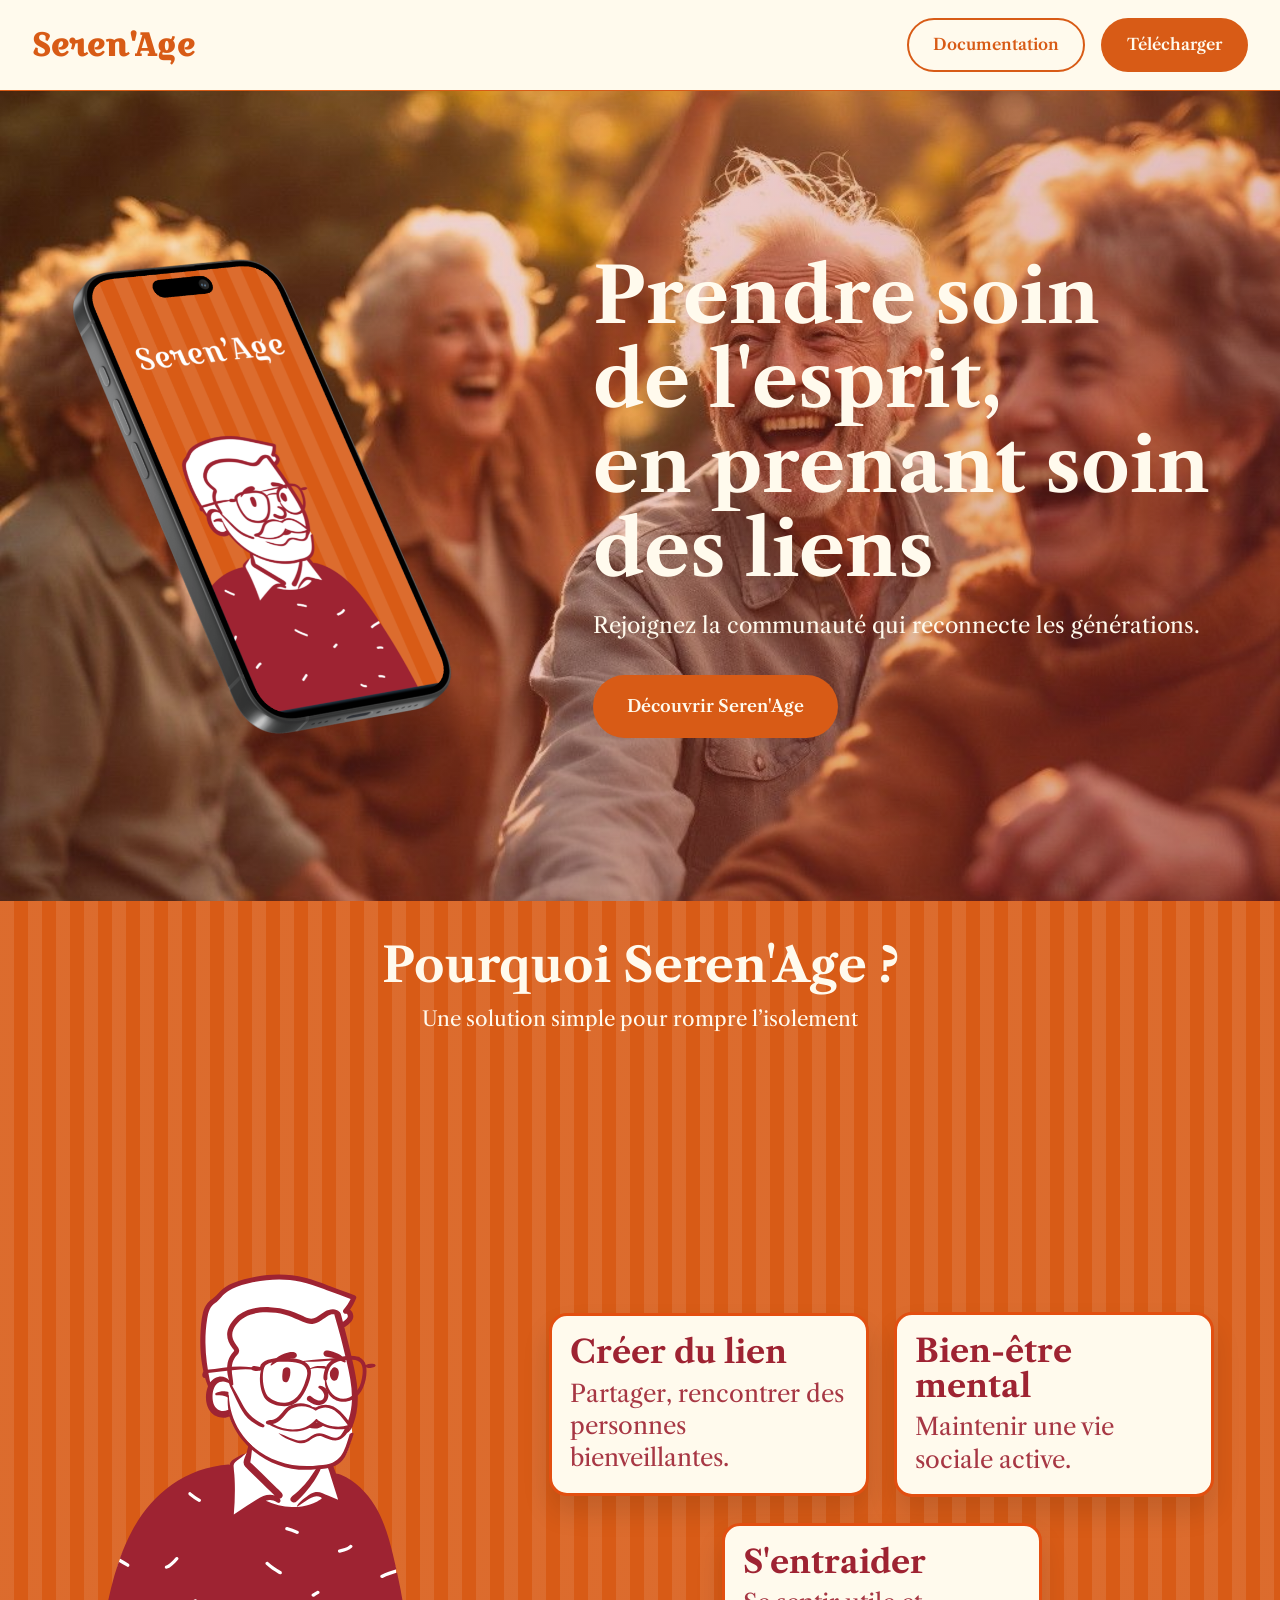
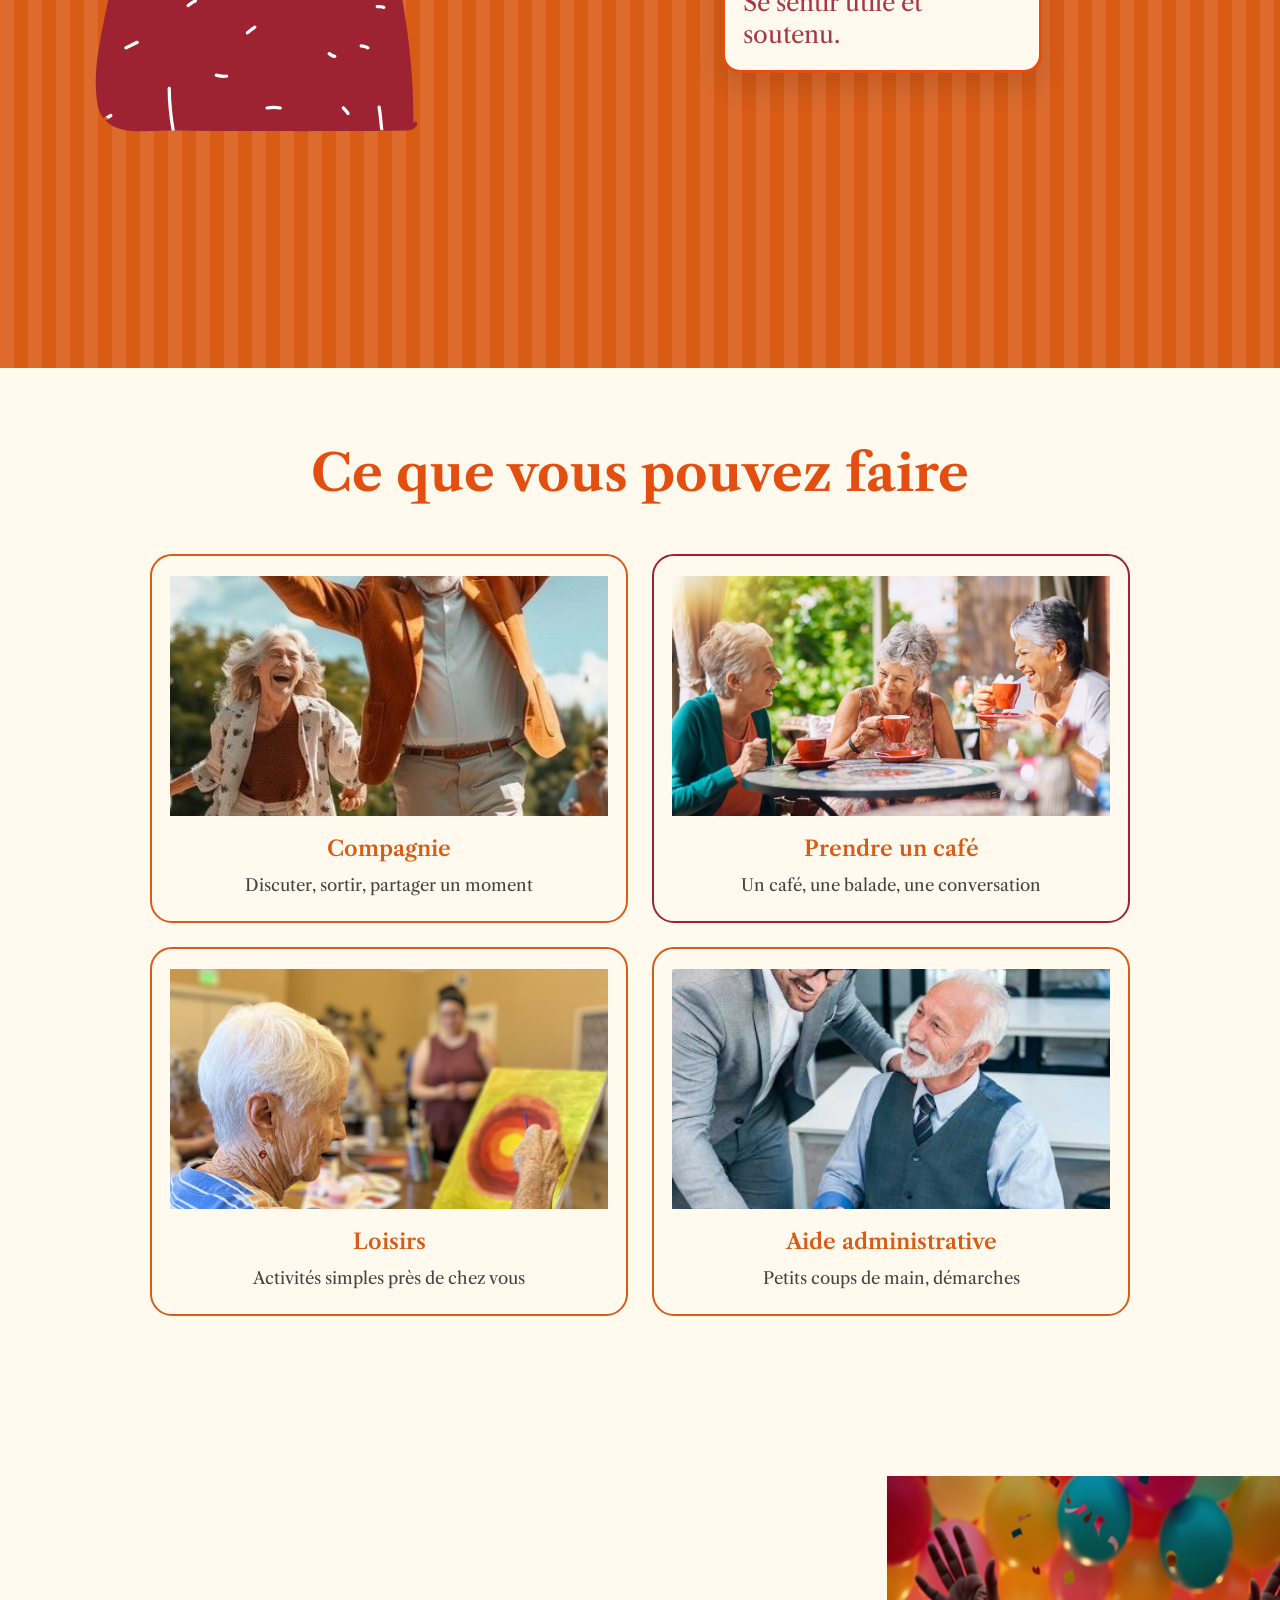
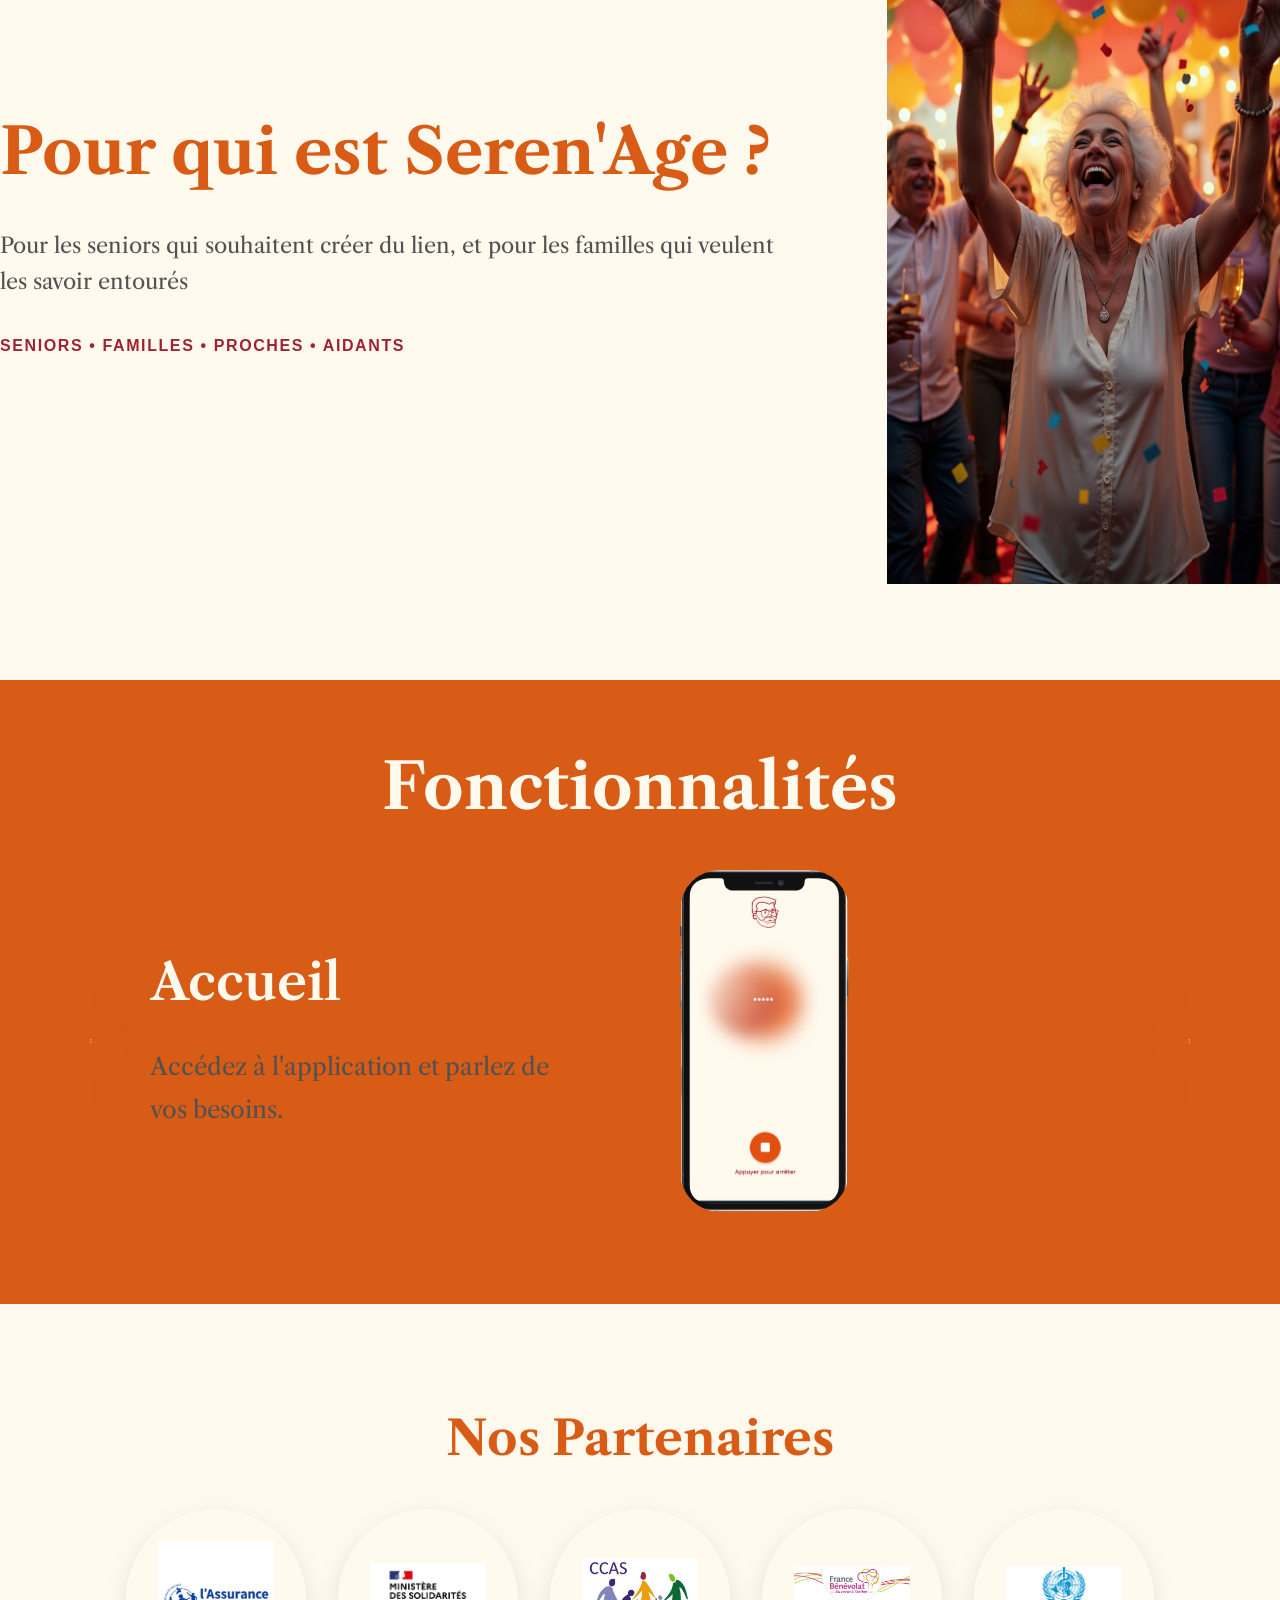
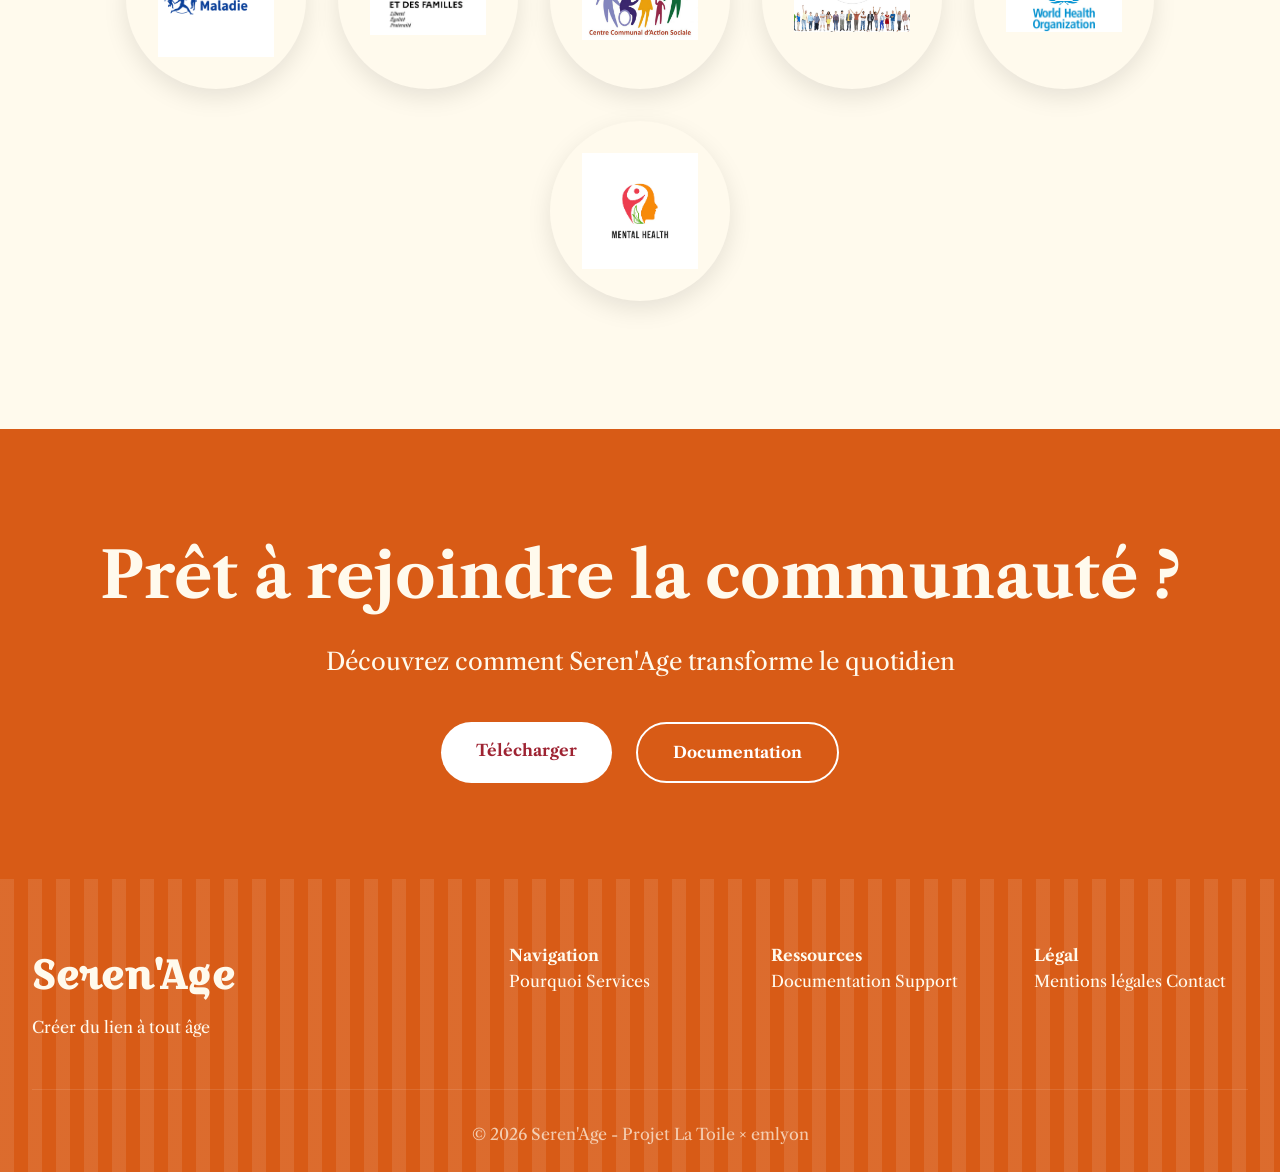
==== commit 5f9d831f: "changesmercredi" ====
--- a/index.html
+++ b/index.html
@@ -33,7 +33,7 @@
       <img src="images\serenage.png" alt="Application Seren Age">
     </div>
     <div class="hero-content">
-      <h1>Prendre soin de l'esprit, <br> en prenant soin des liens</h1>
+      <h1>Prendre soin  <br>  de l'esprit, <br> en prenant soin <br>  des liens</h1>
       <p>Rejoignez la communauté qui reconnecte les générations.</p>
 
       <div class="hero-cta">
@@ -85,7 +85,7 @@
     <div class="services-grid">
       <div class="service-item">
         <div class="service-icon">
-          <img src="images/compagnie.svg" alt="Compagnie">
+          <img src="images\compfinal.jpg" alt="Compagnie">
         </div>
         <h3>Compagnie</h3>
         <p>Discuter, sortir, partager un moment</p>
@@ -101,7 +101,7 @@
 
       <div class="service-item">
         <div class="service-icon">
-          <img src="images/loisirs.svg" alt="Loisirs">
+          <img src="images\loisirsfinal.jpg" alt="Loisirs">
         </div>
         <h3>Loisirs</h3>
         <p>Activités simples près de chez vous</p>
@@ -143,7 +143,7 @@
   
 <section class="marche">
   <div class="container">
-    <h2>Comment ça marche ?</h2>
+    <h2>Fonctionnalités</h2>
 
     <div class="carousel">
       <!-- bouton précédent -->
--- a/index.css
+++ b/index.css
@@ -240,19 +240,21 @@
   justify-content: space-around;
   align-items: center;
   flex-wrap: nowrap;
+  position: relative;
+  height: 100vh;
 }
 
 #pourquoi .grid-3 #pourquoi{
   display: flex;
   flex-direction: row;
-  justify-content: space-around;
+  flex-wrap: wrap;
+  justify-content: center;
   gap: 2vw;
   align-items: center;
-  flex-wrap: nowrap;
 }
 
 .section.orange .grid-3 #pourquoi .block-pourquoi{
-  width: 250px;
+  width: 25vw;
   padding: 18px 18px;
   border-radius: 18px;
   text-align: left;
@@ -269,14 +271,14 @@
 
 .section.orange .grid-3 #pourquoi .block-pourquoi h3{
   margin: 0 0 8px;
-  font-size: 1.25rem;
+  font-size: 2rem;
   line-height: 1.1;
   color: #9E2332;
 }
 
 .section.orange .grid-3 #pourquoi .block-pourquoi p{
   margin: 0;
-  font-size: 1.02rem;
+  font-size: 1.5rem;
   line-height: 1.35;
   color: #9E2332;
   opacity: .9;
@@ -284,7 +286,7 @@
 
 .section.orange .grid-3 #pourquoi .block-pourquoi{ background:  var(--cream);
 border: 3px #E24F10 solid;
-min-height: 10vh;
+height: 20vh;
 height: fit-content;
 }
 
@@ -301,6 +303,12 @@
 .section.orange .grid-3{
   margin: 0 !important;
   gap: 1.6rem !important;
+}
+
+.grid-3 img{
+  width: 50vw;
+  position: ;
+  bottom: 0;
 }
 
 /* ================= SERVICES ================= */
@@ -363,7 +371,7 @@
   width:100%;
   height:auto;
   max-height:240px;
-  object-fit:contain;
+  object-fit:cover;
   display:block;
   margin:0 auto;
   transition:transform .35s ease;
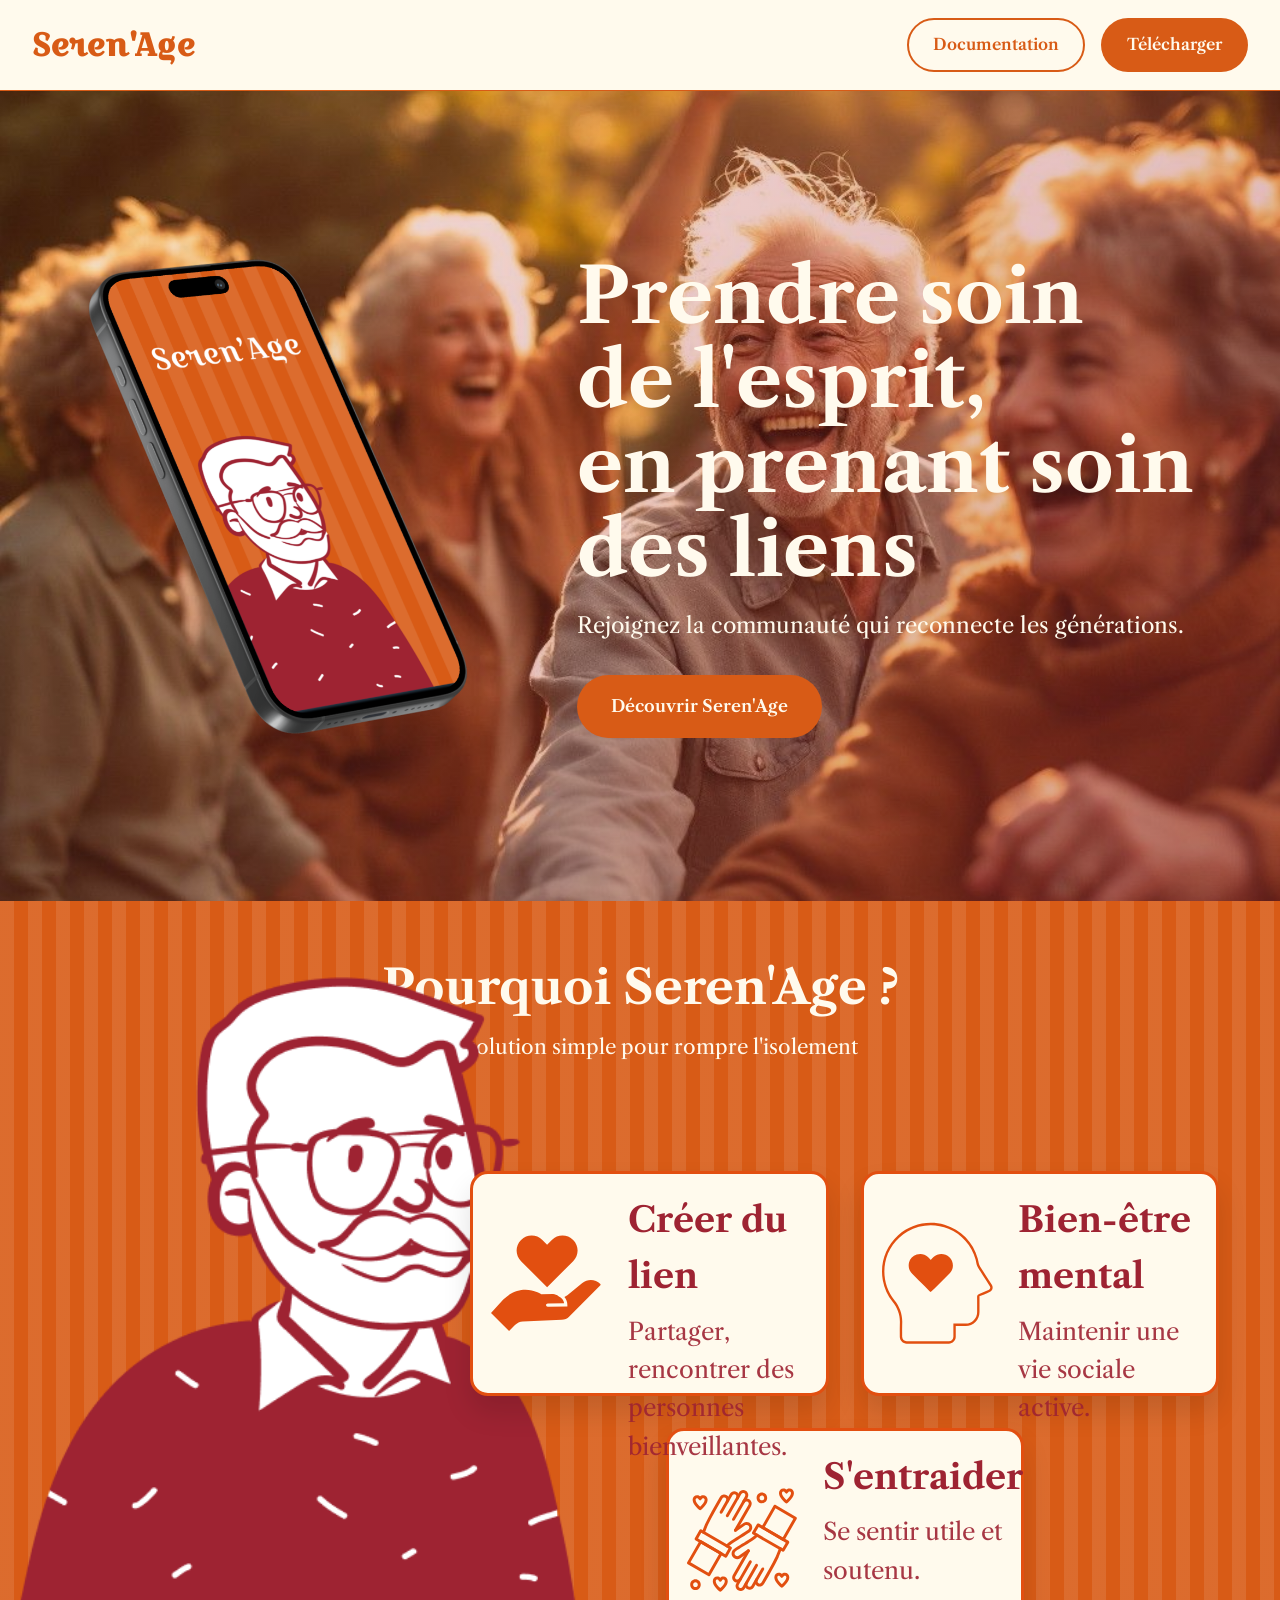
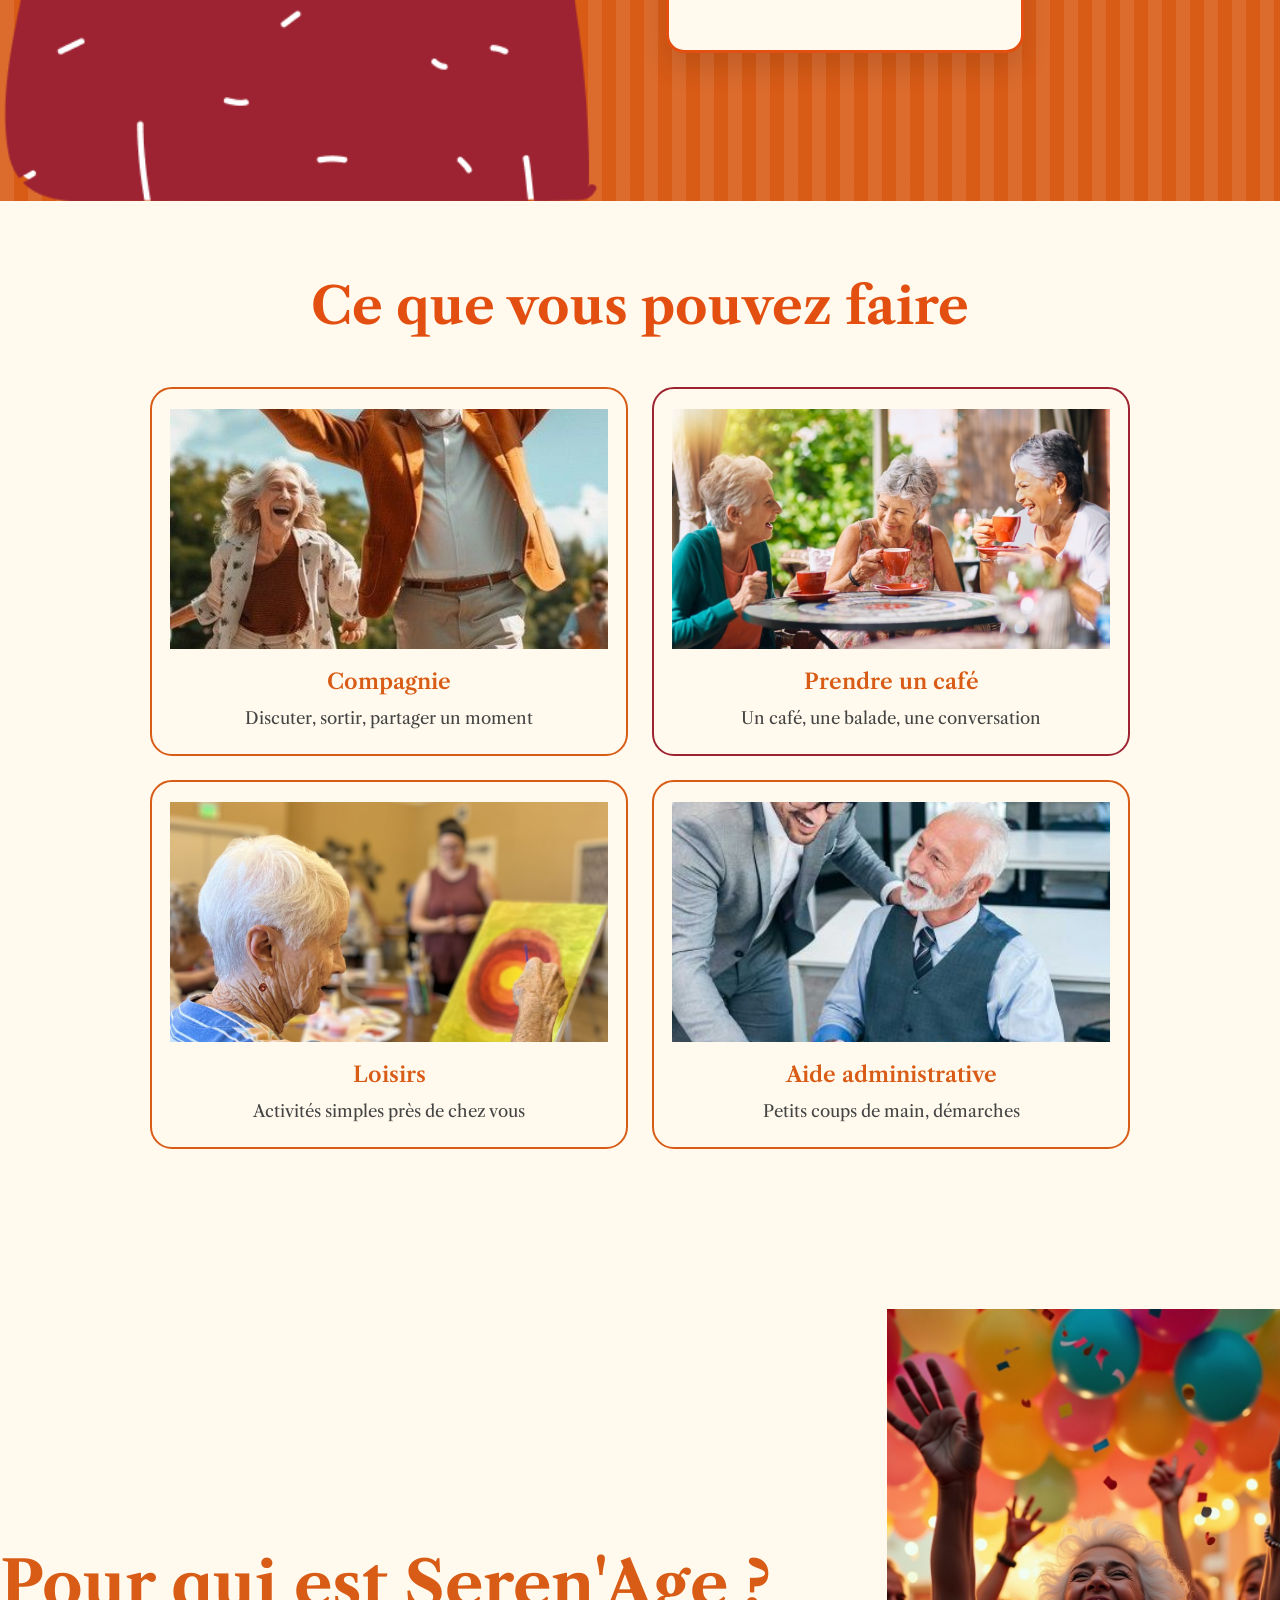
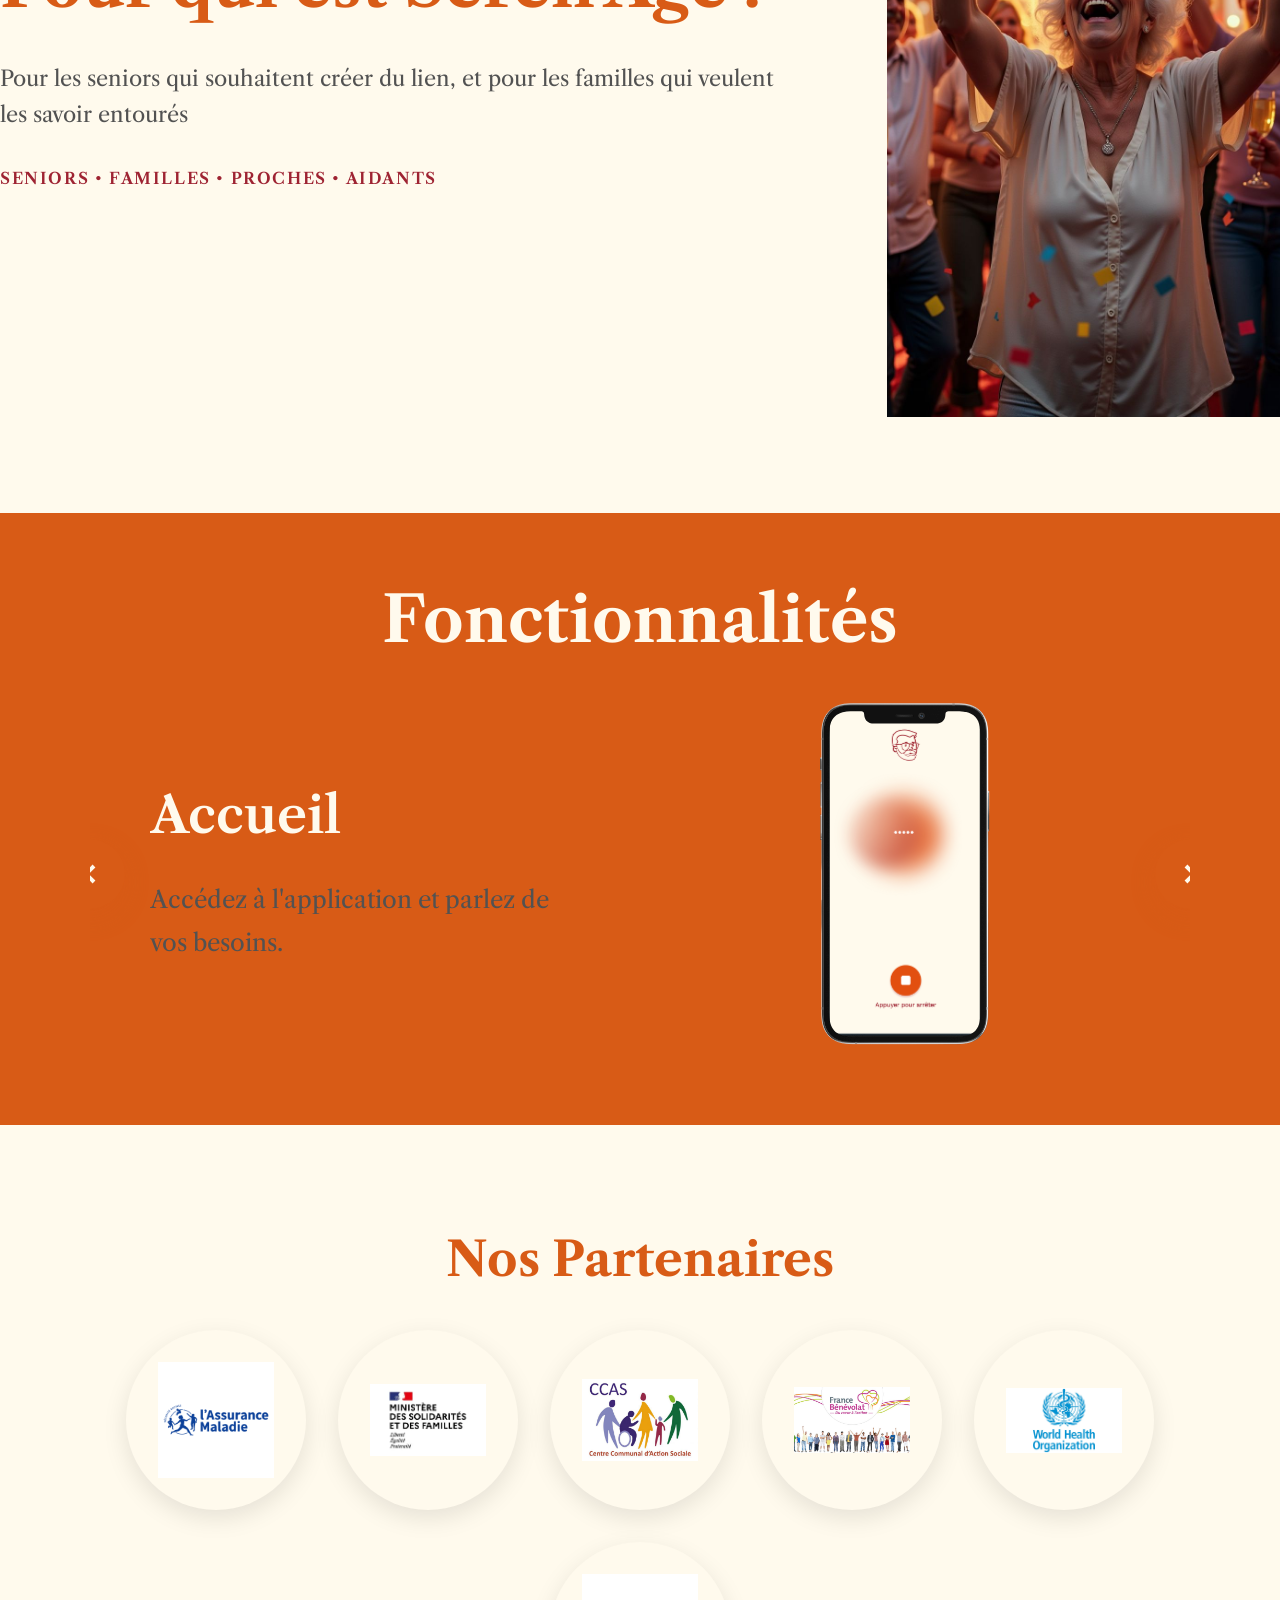
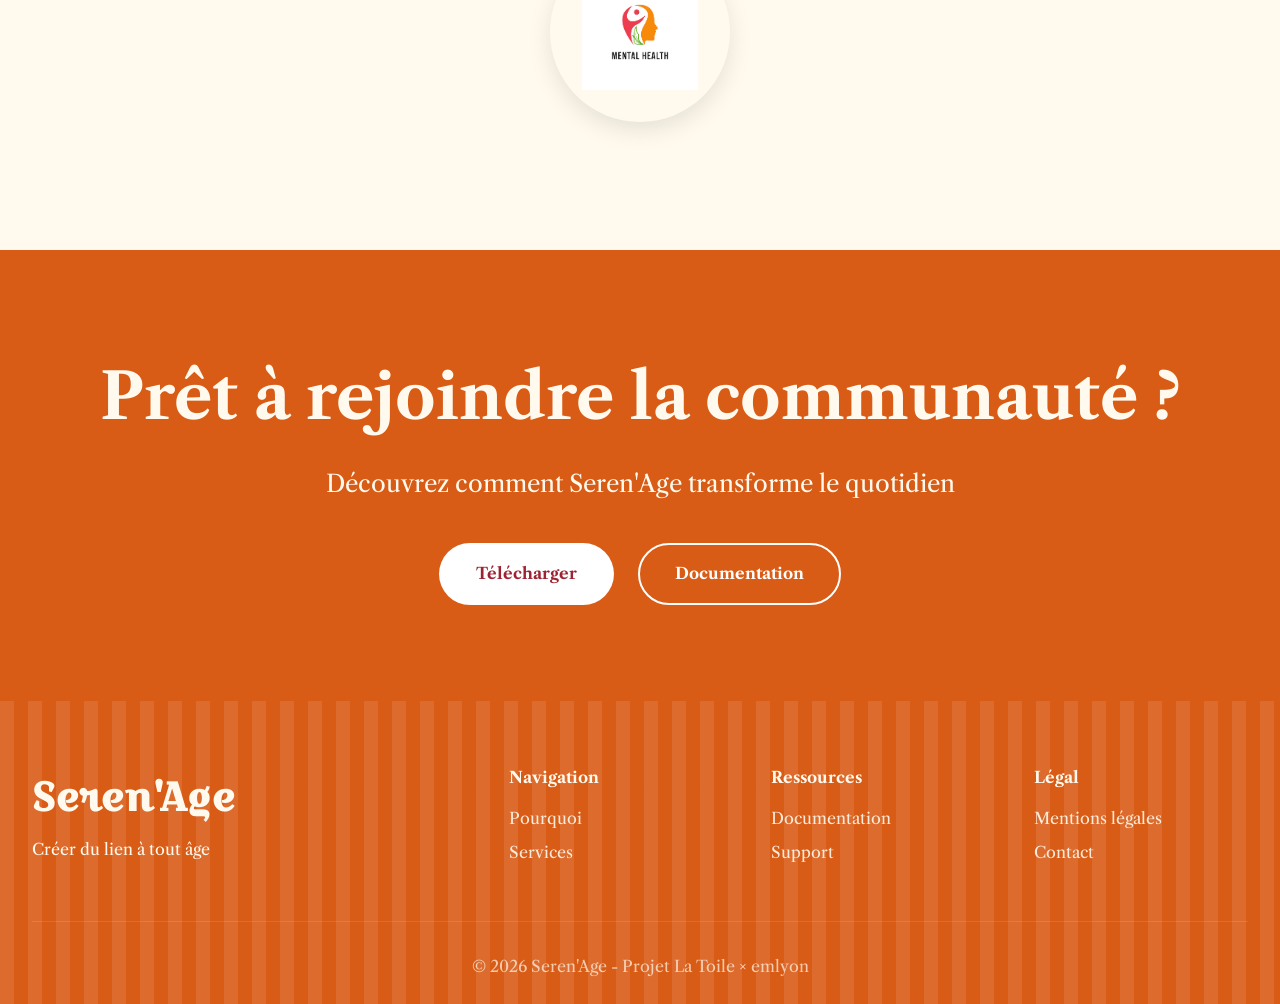
==== commit 041c163c: "simplification landing page et modifications section why" ====
--- a/index.html
+++ b/index.html
@@ -1,274 +1,253 @@
 <!DOCTYPE html>
 <html lang="fr">
-
 <head>
   <meta charset="utf-8">
   <meta name="viewport" content="width=device-width">
   <title>Seren'Age - Créer du lien à tout âge</title>
-  <link href="index.css" rel="stylesheet">
-  <link
-    href=<link rel="preconnect" href="https://fonts.googleapis.com">
-<link rel="preconnect" href="https://fonts.gstatic.com" crossorigin>
-<link href="https://fonts.googleapis.com/css2?family=Croissant+One&family=Texturina:ital,opsz,wght@0,12..72,100..900;1,12..72,100..900&display=swap" rel="stylesheet">
-   
+  <link rel="stylesheet" href="style.css">
+    <link rel="stylesheet" href="index.css">
+  <link rel="preconnect" href="https://fonts.googleapis.com">
+  <link rel="preconnect" href="https://fonts.gstatic.com" crossorigin>
+  <link href="https://fonts.googleapis.com/css2?family=Croissant+One&family=Libre+Caslon+Text:wght@400;600;700&display=swap" rel="stylesheet">
 </head>
 
 <body>
-  <nav class="topbar">
-    <div class="container nav">
-      <div class="brand">Seren'Age</div>
-      <div class="nav-actions">
-        <a href="doc.html" class="btn ghost">Documentation</a>
-        <a href="https://www.figma.com/proto/ZC8V0UJ3IImxckxFTQvRrM/P3----Groupe-2?page-id=1%3A3&node-id=6844-6664&viewport=3400%2C-391%2C0.25&t=Y1hciF56Hff0l3N8-1&scaling=scale-down&content-scaling=fixed&starting-point-node-id=6844%3A6664&show-proto-sidebar=1"
-          class="btn cta">Télécharger</a>
+  <!-- Navigation -->
+  <nav class="navbar">
+    <div class="navbar__container">
+      <div class="navbar__brand">Seren'Age</div>
+      <div class="navbar__actions">
+        <a href="doc.html" class="button button--ghost">Documentation</a>
+        <a href="https://www.figma.com/proto/ZC8V0UJ3IImxckxFTQvRrM/P3----Groupe-2?page-id=1%3A3&node-id=6844-6664&viewport=3400%2C-391%2C0.25&t=Y1hciF56Hff0l3N8-1&scaling=scale-down&content-scaling=fixed&starting-point-node-id=6844%3A6664&show-proto-sidebar=1" class="button button--primary">Télécharger</a>
       </div>
     </div>
   </nav>
-<header class="hero">
-  <img class="hero-img" src="images/background.jpg" alt="Seniors">
-  <div class="hero-overlay"></div>
-
-  <div class="container hero-inner">
-    <div class="hero-mockup">
-      <img src="images\serenage.png" alt="Application Seren Age">
-    </div>
-    <div class="hero-content">
-      <h1>Prendre soin  <br>  de l'esprit, <br> en prenant soin <br>  des liens</h1>
-      <p>Rejoignez la communauté qui reconnecte les générations.</p>
-
-      <div class="hero-cta">
-        <a href="#" class="btn cta-large">Découvrir Seren'Age</a>
-        <!-- <a href="#pourquoi" class="btn ghost-large">En savoir plus</a> -->
-      </div>
-    </div>
-  </div>
-</header>
-
-  <!-- Pourquoi Section  ne pas modifier -->
-  <section class="section orange" id="pourquoi">
-    <div class="container">
-      <h2>Pourquoi Seren'Age ?</h2>
-      <p class="intro">Une solution simple pour rompre l’isolement</p>
-
-      <div class="grid-3">
-        <img src="images/PAPIillustrator.svg" alt="Illustration">
-        <div id="pourquoi">
-          <div class="block-pourquoi">
-            <div>
-              <h3>Créer du lien</h3>
-              <p>Partager, rencontrer des personnes bienveillantes.</p>
-            </div>
-          </div>
-          <div class="block-pourquoi">
-            <div>
-              <h3>Bien-être mental</h3>
-              <p>Maintenir une vie sociale active.</p>
-            </div>
-          </div>
-          <div class="block-pourquoi">
-            <div>
-              <h3>S'entraider</h3>
-              <p>Se sentir utile et soutenu.</p>
-            </div>
-          </div>
-          </div>
-        <!--<img src="images/GraphicRound.svg" alt="Graph">-->
-      </div>
-    </div>
-  </section>
-
-  <!-- Services Section fini ne pas modifier -->
-  <section class="services" id="services">
-  <div class="container">
-    <h2>Ce que vous pouvez faire</h2>
-
-    <div class="services-grid">
-      <div class="service-item">
-        <div class="service-icon">
-          <img src="images\compfinal.jpg" alt="Compagnie">
-        </div>
-        <h3>Compagnie</h3>
-        <p>Discuter, sortir, partager un moment</p>
-      </div>
-
-      <div class="service-item">
-        <div class="service-icon">
-          <img src="images/prendrecafé.jpg" alt="Prendre un café">
-        </div>
-        <h3>Prendre un café</h3>
-        <p>Un café, une balade, une conversation</p>
-      </div>
-
-      <div class="service-item">
-        <div class="service-icon">
-          <img src="images\loisirsfinal.jpg" alt="Loisirs">
-        </div>
-        <h3>Loisirs</h3>
-        <p>Activités simples près de chez vous</p>
-      </div>
-
-      <div class="service-item">
-        <div class="service-icon">
-          <img src="images/adminaide.jpg" alt="Aide administrative">
-        </div>
-        <h3>Aide administrative</h3>
-        <p>Petits coups de main, démarches</p>
-      </div>
-    </div>
-  </div>
-</section>
-
-
-       
-
-
-       
-        
-
-  <!-- Pour Qui Section  ne pas modifier -->
-  <section class="pourqui">
-      <div class="pourqui-content">
-        <div class="pourqui-text">
-          <h2>Pour qui est Seren'Age ?</h2>
-          <p>Pour les seniors qui souhaitent créer du lien, et pour les familles qui veulent les savoir entourés</p>
-          <span class="audience">Seniors • Familles • Proches • Aidants</span>
-        </div>
-        <div class="pourqui-image">
-          <img src="images/séniors heureux.jpg" alt="Seniors heureux">
-        </div>
-    </div>
-  </section>
-
-
-  
-<section class="marche">
-  <div class="container">
-    <h2>Fonctionnalités</h2>
-
-    <div class="carousel">
-      <!-- bouton précédent -->
-      <button class="nav prev" aria-label="Étape précédente">
-        <svg width="24" height="24" viewBox="0 0 24 24" fill="none" stroke="currentColor" stroke-width="3" stroke-linecap="round" stroke-linejoin="round">
-          <polyline points="15 18 9 12 15 6"></polyline>
-        </svg>
-      </button>
-
-      <!-- slides -->
-      <div class="slides">
-        <div class="slide active">
-          <div class="txt">
-            <h3>Accueil</h3>
-            <p>Accédez à l'application et parlez de vos besoins.</p>
-          </div>
-          <img src="images/MICRO.svg" alt="Accueil">
-        </div>
-
-        <div class="slide">
-          <div class="txt">
-            <h3>Inscription facile</h3>
-            <p>Création de profil simple avec assistance vocale.</p>
-          </div>
-          <img src="images/Profile.svg" alt="Inscription">
-        </div>
-
-        <div class="slide">
-          <div class="txt">
-            <h3>Explorer la carte</h3>
-            <p>Découvrir activités et aides à proximité.</p>
-          </div>
-          <img src="images/MAPfigma.svg" alt="Carte">
-        </div>
-
-        <div class="slide">
-          <div class="txt">
-            <h3>Participer & aider</h3>
-            <p>Rejoindre des événements en un clic.</p>
-          </div>
-          <img src="images/dominque.png" alt="Participer">
-        </div>
-
-        <div class="slide">
-          <div class="txt">
-            <h3>Calendrier</h3>
-            <p>Planifier et organiser vos activités.</p>
-          </div>
-          <img src="images/calendrier.svg" alt="Calendrier">
-        </div>
-      </div>
-
-      <!-- bouton suivant -->
-      <button class="nav next" aria-label="Étape suivante">
-        <svg width="24" height="24" viewBox="0 0 24 24" fill="none" stroke="currentColor" stroke-width="3" stroke-linecap="round" stroke-linejoin="round">
-          <polyline points="9 18 15 12 9 6"></polyline>
-        </svg>
-      </button>
-    </div>
-
-    <!-- indicateurs -->
-    <div class="dots"></div>
-  </div>
-</section>
-  <!-- Partenaires Section fini ne pas modifier -->
-
-  <section class="section cream">
-    <div class="container">
+
+  <!-- Hero Section -->
+  <header class="hero">
+    <img class="hero__background" src="images/background.jpg" alt="Seniors">
+    <div class="hero__overlay"></div>
+    <div class="hero__content">
+      <div class="hero__mockup">
+        <img src="images/serenage.png" alt="Application Seren Age">
+      </div>
+      <div class="hero__text">
+        <h1>Prendre soin<br>de l'esprit,<br>en prenant soin<br>des liens</h1>
+        <p>Rejoignez la communauté qui reconnecte les générations.</p>
+        <div class="hero__actions">
+          <a href="#" class="button button--large">Découvrir Seren'Age</a>
+        </div>
+      </div>
+    </div>
+  </header>
+
+ <!-- Pourquoi Section -->
+  <section class="why-section">
+    <h2>Pourquoi Seren'Age ?</h2>
+    <p class="why-section__subtitle">Une solution simple pour rompre l'isolement</p>
+    <img src="images/papi.svg" alt="Illustration" class="why-section__illustration">
+    <div class="why-section__cards">
+      <div class="benefit-card">
+        <img src="images/share.svg" alt="entraide">
+        <div>
+        <h3>Créer du lien</h3>
+        <p>Partager, rencontrer des personnes bienveillantes.</p>
+        </div>
+      </div>
+       <div class="benefit-card">
+        <img src="images/mentalhealth.svg" alt="Bien-être mental" class="benefit-card__icon">
+        <div class="benefit-card__content">
+          <h3>Bien-être mental</h3>
+          <p>Maintenir une vie sociale active.</p>
+        </div>
+      </div>
+      <div class="benefit-card">
+        <img src="images/entraide.svg" alt="S'entraider" class="benefit-card__icon">
+        <div class="benefit-card__content">
+          <h3>S'entraider</h3>
+          <p>Se sentir utile et soutenu.</p>
+        </div>
+      </div>
+    </div>
+  </section>
+
+  <!-- Services Section -->
+  <section class="services-section">
+    <div class="services-section__container">
+      <h2>Ce que vous pouvez faire</h2>
+      <div class="services-grid">
+        <div class="service-card">
+          <div class="service-card__image">
+            <img src="images/compfinal.jpg" alt="Compagnie">
+          </div>
+          <h3>Compagnie</h3>
+          <p>Discuter, sortir, partager un moment</p>
+        </div>
+        <div class="service-card">
+          <div class="service-card__image">
+            <img src="images/prendrecafé.jpg" alt="Prendre un café">
+          </div>
+          <h3>Prendre un café</h3>
+          <p>Un café, une balade, une conversation</p>
+        </div>
+        <div class="service-card">
+          <div class="service-card__image">
+            <img src="images/loisirsfinal.jpg" alt="Loisirs">
+          </div>
+          <h3>Loisirs</h3>
+          <p>Activités simples près de chez vous</p>
+        </div>
+        <div class="service-card">
+          <div class="service-card__image">
+            <img src="images/adminaide.jpg" alt="Aide administrative">
+          </div>
+          <h3>Aide administrative</h3>
+          <p>Petits coups de main, démarches</p>
+        </div>
+      </div>
+    </div>
+  </section>
+
+  <!-- Pour Qui Section -->
+  <section class="audience-section">
+    <div class="audience-section__content">
+      <div class="audience-section__text">
+        <h2>Pour qui est Seren'Age ?</h2>
+        <p>Pour les seniors qui souhaitent créer du lien, et pour les familles qui veulent les savoir entourés</p>
+        <span class="audience-section__tags">Seniors • Familles • Proches • Aidants</span>
+      </div>
+      <div class="audience-section__image">
+        <img src="images/séniors heureux.jpg" alt="Seniors heureux">
+      </div>
+    </div>
+  </section>
+
+  <!-- Fonctionnalités Section -->
+  <section class="features-section">
+    <div class="features-section__container">
+      <h2>Fonctionnalités</h2>
+      <div class="carousel">
+        <button class="carousel__button carousel__button--prev" aria-label="Étape précédente">
+          <svg width="24" height="24" viewBox="0 0 24 24" fill="none" stroke="currentColor" stroke-width="3">
+            <polyline points="15 18 9 12 15 6"></polyline>
+          </svg>
+        </button>
+        <div class="carousel__slides">
+          <div class="carousel__slide carousel__slide--active">
+            <div class="carousel__text">
+              <h3>Accueil</h3>
+              <p>Accédez à l'application et parlez de vos besoins.</p>
+            </div>
+            <img src="images/MICRO.svg" alt="Accueil">
+          </div>
+          <div class="carousel__slide">
+            <div class="carousel__text">
+              <h3>Inscription facile</h3>
+              <p>Création de profil simple avec assistance vocale.</p>
+            </div>
+            <img src="images/Profile.svg" alt="Inscription">
+          </div>
+          <div class="carousel__slide">
+            <div class="carousel__text">
+              <h3>Explorer la carte</h3>
+              <p>Découvrir activités et aides à proximité.</p>
+            </div>
+            <img src="images/MAPfigma.svg" alt="Carte">
+          </div>
+          <div class="carousel__slide">
+            <div class="carousel__text">
+              <h3>Participer & aider</h3>
+              <p>Rejoindre des événements en un clic.</p>
+            </div>
+            <img src="images/dominque.png" alt="Participer">
+          </div>
+          <div class="carousel__slide">
+            <div class="carousel__text">
+              <h3>Calendrier</h3>
+              <p>Planifier et organiser vos activités.</p>
+            </div>
+            <img src="images/calendrier.svg" alt="Calendrier">
+          </div>
+        </div>
+        <button class="carousel__button carousel__button--next" aria-label="Étape suivante">
+          <svg width="24" height="24" viewBox="0 0 24 24" fill="none" stroke="currentColor" stroke-width="3">
+            <polyline points="9 18 15 12 9 6"></polyline>
+          </svg>
+        </button>
+      </div>
+      <div class="carousel__dots"></div>
+    </div>
+  </section>
+
+  <!-- Partenaires Section -->
+  <section class="partners-section">
+    <div class="partners-section__container">
       <h2>Nos Partenaires</h2>
-      <div class="partners">
-        <div><img src="images/assurance-maladie-logo-png_seeklogo-501832.png" alt=""></div>
-        <div><img src="images/ministeresolidarité.webp" alt=""></div>
-        <div><img src="images/ccas.jpg" alt=""></div>
-        <div><img src="images/1200x680_fblogo.jpg" alt=""></div>
-        <div><img src="images/World-Health-Organization-WHO-Symbole.jpg" alt=""></div>
-        <div><img src="images/mental-health-logo-design-ideas_393879-3826.avif" alt=""></div>
-      </div>
-      
+      <div class="partners-grid">
+        <div class="partner-logo">
+          <img src="images/assurance-maladie-logo-png_seeklogo-501832.png" alt="Assurance Maladie">
+        </div>
+        <div class="partner-logo">
+          <img src="images/ministeresolidarité.webp" alt="Ministère de la Solidarité">
+        </div>
+        <div class="partner-logo">
+          <img src="images/ccas.jpg" alt="CCAS">
+        </div>
+        <div class="partner-logo">
+          <img src="images/1200x680_fblogo.jpg" alt="France Bénévolat">
+        </div>
+        <div class="partner-logo">
+          <img src="images/World-Health-Organization-WHO-Symbole.jpg" alt="OMS">
+        </div>
+        <div class="partner-logo">
+          <img src="images/mental-health-logo-design-ideas_393879-3826.avif" alt="Santé Mentale">
+        </div>
+      </div>
     </div>
   </section>
 
   <!-- CTA Final -->
-  <section class="cta-final">
-    <div class="container">
+  <section class="cta-section">
+    <div class="cta-section__container">
       <h2>Prêt à rejoindre la communauté ?</h2>
       <p>Découvrez comment Seren'Age transforme le quotidien</p>
-      <div class="cta-btns">
-        <a href="#" class="btn-hero">Télécharger</a>
-        <a href="doc.html" class="btn-hero-outline">Documentation</a>
+      <div class="cta-section__actions">
+        <a href="#" class="button button--white">Télécharger</a>
+        <a href="doc.html" class="button button--outline">Documentation</a>
       </div>
     </div>
   </section>
 
   <!-- Footer -->
   <footer class="footer">
-    <div class="container">
-      <div class="footer-grid">
-        <div class="footer-brand">
+    <div class="footer__container">
+      <div class="footer__grid">
+        <div class="footer__brand">
           <h3>Seren'Age</h3>
           <p>Créer du lien à tout âge</p>
         </div>
-        <div class="footer-col">
+        <div class="footer__column">
           <h4>Navigation</h4>
           <a href="#pourquoi">Pourquoi</a>
           <a href="#services">Services</a>
         </div>
-        <div class="footer-col">
+        <div class="footer__column">
           <h4>Ressources</h4>
           <a href="doc.html">Documentation</a>
           <a href="#">Support</a>
         </div>
-        <div class="footer-col">
+        <div class="footer__column">
           <h4>Légal</h4>
           <a href="#">Mentions légales</a>
           <a href="#">Contact</a>
         </div>
       </div>
-      <div class="footer-bottom">
+      <div class="footer__bottom">
         <p>© 2026 Seren'Age - Projet La Toile × emlyon</p>
       </div>
     </div>
   </footer>
+
   <script src="script.js"></script>
-
-  
 </body>
-
-</html>
+</html>
--- a/index.css
+++ b/index.css
@@ -1,127 +1,129 @@
-@import url("https://fonts.googleapis.com/css2?family=Fraunces:ital,wght@0,400;0,700;0,900&family=Libre+Caslon+Text:wght@400;600;700&display=swap");
-
+/* Variables */
 :root {
-  --txt: #262626;
-  --muted: #525252;
-  --muted2: #737373;
-  --orange: #D85B16;
-  --orange2: #9E2332;
-  --peach: #FFFAED;
-  --green: #2BB673;
-  --green2: #1F8B55;
-  --mint: #DFF7EC;
-  --mint2: #5FD49B;
-  --dark: #171717;
-  --cream: #FFFAED;
-  --line: #D85B16;
-  --shadow: 0 8px 24px rgba(0, 0, 0, .1);
-  --shadow2: 0 16px 48px rgba(0, 0, 0, .12);
-}
-
-* { box-sizing: border-box; margin: 0; padding: 0; }
+  --color-text: #262626;
+  --color-text-muted: #525252;
+  --color-orange: #D85B16;
+  --color-orange-dark: #9E2332;
+  --color-cream: #FFFAED;
+  --color-dark: #171717;
+  --shadow-sm: 0 8px 24px rgba(0, 0, 0, 0.1);
+  --shadow-md: 0 16px 48px rgba(0, 0, 0, 0.12);
+}
+
+/* Reset */
+* {
+  box-sizing: border-box;
+  margin: 0;
+  padding: 0;
+}
 
 body {
   font-family: "Libre Caslon Text", serif;
-  color: var(--orange);
+  color: var(--color-orange);
   line-height: 1.6;
-  background: var(--cream);
-}
-
-img { max-width: 100%; display: block; }
-a { text-decoration: none; color: inherit; }
-
-.container {
-  width: 100vw;
-  margin: 0 auto;
-  padding: 0 2rem;
-}
-
-.section { padding: 6rem 0; }
-
-.section h2 {
-  font-family: "Libre Caslon Text", serif;
-  font-size: clamp(2rem, 4vw, 3rem);
-  margin-bottom: 1.5rem;
-  text-align: center;
-}
-
-.intro {
-  text-align: center;
-  font-size: 3rem;
-  color: var(--muted);
-  max-width: 900px;
-  margin: 0 auto;
-  width: 90%;
-  line-height: 1.3;
-}
-
-/* ================= TOPBAR ================= */
-nav {
-  inset: 0 0 auto 0;
+  background: var(--color-cream);
+}
+
+img {
+  max-width: 100%;
+  display: block;
+}
+
+a {
+  text-decoration: none;
+  color: inherit;
+}
+
+/* Navbar */
+.navbar {
+  background: var(--color-cream);
+  border-bottom: 1px solid var(--color-orange);
+  top: 0;
   z-index: 100;
-  background: var(--cream);
-  backdrop-filter: blur(12px);
-  border-bottom: 1px solid var(--line);
-}
-
-.nav {
+}
+
+.navbar__container {
   display: flex;
   justify-content: space-between;
   align-items: center;
-  /* background: var(--orange) repeating-linear-gradient(90deg, rgba(255, 255, 255, .1) 0 14px, transparent 14px 28px); */
-  background: var(--cream);
   padding: 1.5rem 2rem;
-  gap: 1rem;
   height: 10vh;
 }
 
-.brand {
+.navbar__brand {
   font-family: "Croissant One", serif;
   font-size: 2rem;
   font-weight: 700;
-  color: var(--orange);
-}
-
-.nav-actions { display: flex; gap: 1rem; }
-
-/* ================= BUTTONS ================= */
-.btn {
-  padding: .75rem 1.5rem;
+  color: var(--color-orange);
+}
+
+.navbar__actions {
+  display: flex;
+  gap: 1rem;
+}
+
+/* Buttons */
+.button {
+  padding: 0.75rem 1.5rem;
   border-radius: 999px;
   font-weight: 600;
   border: 2px solid transparent;
-  transition: all .3s;
-}
-
-.btn:hover { transform: translateY(-2px); }
-
-.btn.ghost {
-  background: var(--cream);
-  color: var(--orange);
-  border: var(--line) 2px solid;
-}
-
-.btn.ghost:hover { background: var(--cream); }
-
-.btn.cta { background: var(--orange); color: var(--cream); }
-.btn.cta:hover { background: var(--orange2); }
-
-.btn.cta-large, .btn.ghost-large {
+  transition: all 0.3s;
+  display: inline-block;
+}
+
+.button:hover {
+  transform: translateY(-2px);
+}
+
+.button--ghost {
+  background: var(--color-cream);
+  color: var(--color-orange);
+  border-color: var(--color-orange);
+}
+
+.button--primary {
+  background: var(--color-orange);
+  color: var(--color-cream);
+}
+
+.button--primary:hover {
+  background: var(--color-orange-dark);
+}
+
+.button--large {
   padding: 1rem 2rem;
   font-size: 1.0625rem;
-}
-
-.btn.cta-large { background: var(--orange); color: var(--cream); }
-.btn.cta-large:hover { background: var(--orange2); transform: none; }
-
-.btn.ghost-large {
-  background: var(--cream);
-  border-color: var(--orange);
-  color: var(--orange2);
-}
-
-/* ================= HERO ================= */
-.hero{
+  background: var(--color-orange);
+  color: var(--color-cream);
+}
+
+.button--white {
+  background: #fff;
+  color: var(--color-orange-dark);
+  padding: 1rem 2.2rem;
+  font-weight: 700;
+}
+
+.button--white:hover {
+  background: var(--color-cream);
+}
+
+.button--outline {
+  background: transparent;
+  color: #fff;
+  border: 2px solid #fff;
+  padding: 1rem 2.2rem;
+  font-weight: 700;
+}
+
+.button--outline:hover {
+  background: #fff;
+  color: var(--color-orange-dark);
+}
+
+/* Hero Section */
+.hero {
   position: relative;
   height: 90vh;
   overflow: hidden;
@@ -130,298 +132,231 @@
   justify-content: center;
 }
 
-.hero-img, .hero-overlay{
+.hero__background {
   position: absolute;
   inset: 0;
   width: 100%;
   height: 100%;
-}
-
-.hero-img{ object-fit: cover; }
-
-.hero-overlay{
-  background: linear-gradient(
-    135deg,
-    rgba(226, 79, 16, 0.15),
-    rgba(158, 35, 50, 0.4)
-  );
-}
-
-.hero-inner{
+  object-fit: cover;
+}
+
+.hero__overlay {
+  position: absolute;
+  inset: 0;
+  background: linear-gradient(135deg, rgba(226, 79, 16, 0.15), rgba(158, 35, 50, 0.4));
+}
+
+.hero__content {
   position: relative;
   z-index: 2;
   width: 100%;
-  /* max-width: 1200px; */
-  margin: 0 auto;
+  display: flex;
+  justify-content: space-around;
+  align-items: center;
   padding: 0 2rem;
 }
 
-.hero-content{
+.hero__mockup {
+  width: 30vw;
+}
+
+.hero__text {
   max-width: 55vw;
-  color: var(--cream);
-}
-
-.hero .container{
-  display: flex;
-  justify-content: space-around;
-  align-items: center;
-  margin: 0;
-  padding: 0;
-}
-
-.hero h1{
-  /* font-family: "Fraunces", serif; */
-  /* font-family: "Croissant One", serif; */
+  color: var(--color-cream);
+}
+
+.hero__text h1 {
   font-family: "Libre Caslon Text", serif;
-
   font-size: clamp(3rem, 6vw, 5rem);
   font-weight: 800;
   line-height: 1.1;
   margin-bottom: 1rem;
-  color: var(--cream);
-}
-
-.hero p{
+}
+
+.hero__text p {
   font-size: clamp(1.125rem, 2vw, 1.375rem);
   margin-bottom: 2rem;
 }
 
-.hero-cta{
+.hero__actions {
   display: flex;
   gap: 1rem;
   flex-wrap: wrap;
 }
 
-.hero-mockup{
+/* Why Section */
+.why-section {
+  background: var(--color-orange) repeating-linear-gradient(90deg, rgba(255, 255, 255, 0.1) 0 14px, transparent 14px 28px);
+  color: var(--color-cream);
+  padding: 3rem 0;
+  min-height: 100vh;
+  position: relative;
+}
+
+.why-section__container {
+  padding: 0 2rem;
+  position: relative;
+  min-height: 100vh;
+  display: flex;
+  flex-direction: column;
+}
+
+.why-section h2 {
+  font-size: clamp(2rem, 4vw, 3rem);
+  text-align: center;
+  margin-bottom: 0.35rem;
+}
+
+.why-section__subtitle {
+  text-align: center;
+  font-size: clamp(1.05rem, 1.6vw, 1.35rem);
+  margin-bottom: 3rem;
+}
+
+.why-section__content {
+  position: relative;
+  flex: 1;
+  display: flex;
+  align-items: center;
+  justify-content: flex-end;
+  padding-right: 5rem;
+}
+
+.why-section__illustration {
+  position: absolute;
   bottom: 0;
-  right: 0;
-  width: 30vw;
-  z-index: 1;
-  pointer-events: none;
-}
-
-.hero-mockup img{
+  left: 0;
+  width: 50vw;
+  max-width: 600px;
+  height: auto;
+}
+
+.why-section__cards {
+  display: flex;
+  flex-wrap: wrap;
+  justify-content: center;
+  gap: 2rem;
+  position: absolute;
+  top: 30vh;
+  left: 32vw;
+}
+
+.benefit-card {
+  width: 28vw;
+  height: 25vh;
+  padding: 18px;
+  border-radius: 18px;
+  background: var(--color-cream);
+  border: 3px solid #E24F10;
+  box-shadow: 0 16px 28px rgba(0, 0, 0, 0.12);
+  transition: transform 0.25s ease, box-shadow 0.25s ease;
+  display: flex;
+  flex-direction: row;
+  gap: 2vw;
+}
+
+.benefit-card:hover {
+  transform: rotate(-6deg) translateY(-6px);
+  box-shadow: 0 20px 34px rgba(0, 0, 0, 0.16);
+}
+
+.benefit-card h3 {
+  font-size: 2.2rem;
+  color: #9E2332;
+  margin-bottom: 8px;
+}
+
+.benefit-card p {
+  font-size: 1.5rem;
+  color: #9E2332;
+  opacity: 0.9;
+}
+
+.benefit-card img {
+  width: 35%;
+}
+
+/* Services Section */
+.services-section {
+  background: var(--color-cream);
+  padding: 4rem 0;
+}
+
+.services-section__container {
+  padding: 0 2rem;
+}
+
+.services-section h2 {
+  font-size: clamp(2.4rem, 4vw, 3.6rem);
+  text-align: center;
+  color: #E24F10;
+  margin-bottom: 2.5rem;
+}
+
+.services-grid {
+  display: grid;
+  grid-template-columns: repeat(2, 1fr);
+  gap: 24px;
+  max-width: 980px;
+  margin: 0 auto;
+}
+
+.service-card {
+  padding: 20px 18px 22px;
+  text-align: center;
+  background: var(--color-cream);
+  border: 2px solid var(--color-orange);
+  border-radius: 22px;
+  overflow: hidden;
+  transition: transform 0.35s ease, box-shadow 0.35s ease;
+}
+
+.service-card:nth-child(2) {
+  border-color: var(--color-orange-dark);
+}
+
+.service-card:hover {
+  transform: translateY(-6px);
+  box-shadow: 0 12px 30px rgba(0, 0, 0, 0.12);
+}
+
+.service-card__image {
+  width: 100%;
+  margin-bottom: 1rem;
+}
+
+.service-card__image img {
   width: 100%;
   height: auto;
-  display: block;
-}
-
-/* ================= GRIDS ================= */
-.grid-3 {
-  display: flex;
-  gap: 2rem;
-  margin: 3rem 0;
-  align-items: center;
-}
-
-.grid-4 {
-  display: grid;
-  grid-template-columns: repeat(auto-fit, minmax(260px, 1fr));
-  gap: 2rem;
-  margin-top: 2rem;
-}
-
-/* ================= SECTION THEMES ================= */
-.section.orange {
-  background: var(--orange) repeating-linear-gradient(90deg, rgba(255, 255, 255, .1) 0 14px, transparent 14px 28px);
-  color: var(--cream);
-}
-
-.section.orange h2,
-.section.orange .intro {   color: var(--cream); }
-
-.section.cream { background: var(--cream); }
-
-/* ================= POURQUOI (cartes inclinées comme ta photo) ================= */
-/* IMPORTANT: on ne touche pas à la position de l'image ici */
-#pourquoi .grid-3{
-  display: flex;
-  flex-direction: row;
-  justify-content: space-around;
-  align-items: center;
-  flex-wrap: nowrap;
-  position: relative;
+  max-height: 240px;
+  object-fit: cover;
+  transition: transform 0.35s ease;
+}
+
+.service-card:hover .service-card__image img {
+  transform: scale(1.03);
+}
+
+.service-card h3 {
+  font-size: 1.35rem;
+  margin-bottom: 0.35rem;
+  color: var(--color-orange);
+  font-weight: 600;
+}
+
+.service-card p {
+  font-size: 1.05rem;
+  color: #444;
+}
+
+/* Audience Section */
+.audience-section {
+  background: var(--color-cream);
+  padding: 6rem 0;
   height: 100vh;
 }
 
-#pourquoi .grid-3 #pourquoi{
-  display: flex;
-  flex-direction: row;
-  flex-wrap: wrap;
-  justify-content: center;
-  gap: 2vw;
-  align-items: center;
-}
-
-.section.orange .grid-3 #pourquoi .block-pourquoi{
-  width: 25vw;
-  padding: 18px 18px;
-  border-radius: 18px;
-  text-align: left;
-  box-shadow: 0 16px 28px rgba(0,0,0,.12);
-  /* transform: rotate(-6deg); */
-  transition: transform .25s ease, box-shadow .25s ease;
-  background:  var(--cream);; /* fallback */
-}
-
-.section.orange .grid-3 #pourquoi .block-pourquoi:hover{
-  transform: rotate(-6deg) translateY(-6px);
-  box-shadow: 0 20px 34px rgba(0,0,0,.16);
-}
-
-.section.orange .grid-3 #pourquoi .block-pourquoi h3{
-  margin: 0 0 8px;
-  font-size: 2rem;
-  line-height: 1.1;
-  color: #9E2332;
-}
-
-.section.orange .grid-3 #pourquoi .block-pourquoi p{
-  margin: 0;
-  font-size: 1.5rem;
-  line-height: 1.35;
-  color: #9E2332;
-  opacity: .9;
-}
-
-.section.orange .grid-3 #pourquoi .block-pourquoi{ background:  var(--cream);
-border: 3px #E24F10 solid;
-height: 20vh;
-height: fit-content;
-}
-
-.section.orange h2{
-  margin-bottom: .35rem !important;
-}
-
-.section.orange .intro{
-  font-size: clamp(1.15rem, 1.8vw, 1.5rem) !important;
-  line-height: 1.2 !important;
-  margin-bottom: 1rem !important;
-}
-
-.section.orange .grid-3{
-  margin: 0 !important;
-  gap: 1.6rem !important;
-}
-
-.grid-3 img{
-  width: 50vw;
-  position: ;
-  bottom: 0;
-}
-
-/* ================= SERVICES ================= */
-/* ================= SERVICES (version élégante avec radius) ================= */
-
-.services{
-  background: var(--cream);
-  padding:4rem 0;
-}
-
-.services h2{
-  font-size:clamp(2.4rem,4vw,3.6rem);
-  text-align:center;
-  color:#E24F10;
-  margin-bottom:2.5rem;
-}
-
-/* grille 2x2 */
-.services-grid{
-  display:grid;
-  grid-template-columns:repeat(2, 1fr);
-  gap:24px;
-  max-width:980px;
-  margin:0 auto;
-}
-
-/* carte */
-.service-item{
-  padding:20px 18px 22px;
-  text-align:center;
-  background: var(--cream);
-  border:2px solid #E24F10;
-  border-radius:22px;                 /* ✅ radius */
-  overflow:hidden;                    /* ✅ évite débordement image */
-  transition: 
-    transform .35s ease,
-    box-shadow .35s ease,
-    background .35s ease;
-}
-
-/* variations de couleurs */
-.service-item:nth-child(1){ background:var(--cream); border-color:var(--orange); }
-.service-item:nth-child(2){ background:var(--cream); border-color:var(--orange2); }
-.service-item:nth-child(3){ background:var(--cream); border-color:var(--orange); }
-.service-item:nth-child(4){ background:var(--cream); border-color:var(--orange); }
-
-/* hover */
-.service-item:hover{
-  transform:translateY(-6px);
-  box-shadow:0 12px 30px rgba(0,0,0,.12);
-}
-
-/* image */
-.service-icon{
-  width:100%;
-  margin-bottom:1rem;
-}
-
-.service-icon img{
-  width:100%;
-  height:auto;
-  max-height:240px;
-  object-fit:cover;
-  display:block;
-  margin:0 auto;
-  transition:transform .35s ease;
-}
-
-/* zoom très léger sans dépasser */
-.service-item:hover .service-icon img{
-  transform:scale(1.03);
-}
-
-/* titre */
-.service-item h3{
-  font-size:1.35rem;
-  margin:0 0 .35rem;
-  color:var(--orange);
-  font-weight:600;
-  white-space:nowrap;
-  overflow:hidden;
-  text-overflow:ellipsis;
-}
-
-/* description */
-.service-item p{
-  font-size:1.05rem;
-  margin:0;
-  color:#444;
-  white-space:nowrap;
-  overflow:hidden;
-  text-overflow:ellipsis;
-}
-
-/* responsive */
-@media (max-width:768px){
-  .services-grid{
-    grid-template-columns:1fr;
-  }
-
-  .service-icon img{
-    max-height:200px;
-  }
-}
-
-
-
-/* ================= POUR QUI ================= */
-.pourqui { background: var(--cream); padding: 6rem 0; 
-height: 100vh;
-}
-
-.pourqui-content {
+.audience-section__content {
   display: flex;
   height: 100%;
   gap: 5rem;
@@ -429,60 +364,68 @@
   justify-content: center;
 }
 
-.pourqui h2 {
+.audience-section__text h2 {
   font-size: clamp(2.5rem, 5vw, 4rem);
-  color: var(--orange);
+  color: var(--color-orange);
   margin-bottom: 1.5rem;
 }
 
-.pourqui-image{
-  height: 100%;
-}
-
-.pourqui-image img{
-  height: 100%;
-}
-
-.pourqui p {
+.audience-section__text p {
   font-size: 1.35rem;
-  color: #525252;
+  color: var(--color-text-muted);
   line-height: 1.7;
   margin-bottom: 2rem;
 }
 
-.audience {
-  font-family: 'Work Sans', sans-serif;
+.audience-section__tags {
   font-size: 1rem;
-  color: var(--orange2);
+  color: var(--color-orange-dark);
   text-transform: uppercase;
   letter-spacing: 0.1em;
   font-weight: 600;
 }
 
-/* ================= COMMENT ÇA MARCHE - CAROUSEL ================= */
-.marche{
-  background: var(--orange);
-  padding: 6rem 0;
-  color: var(--cream);
-}
-
-.marche h2{
+.audience-section__image {
+  height: 100%;
+}
+
+.audience-section__image img {
+  height: 100%;
+  object-fit: cover;
+}
+
+/* Features Section - Carousel */
+.features-section {
+  background: var(--color-orange);
+  padding: 3.5rem 0;
+  color: var(--color-cream);
+  overflow: hidden;
+}
+
+.features-section__container {
+  padding: 0 2rem;
+}
+
+.features-section h2 {
   font-size: clamp(2.5rem, 5vw, 4rem);
   text-align: center;
-  margin-bottom: 4rem;
-  color: var(--cream);
-}
-
-.carousel{
+  margin-bottom: 2rem;
+  color: var(--color-cream);
+}
+
+.carousel {
   position: relative;
   max-width: 1100px;
   margin: 0 auto;
-  padding: 0 80px;
-}
-
-.slides{ overflow: hidden; }
-
-.slide{
+  padding: 0 60px;
+  overflow: hidden;
+}
+
+.carousel__slides {
+  overflow: hidden;
+}
+
+.carousel__slide {
   display: none;
   grid-template-columns: 1fr 1fr;
   gap: 5rem;
@@ -490,53 +433,63 @@
   opacity: 0;
 }
 
-.slide.active{
+.carousel__slide--active {
   display: grid;
   opacity: 1;
-  animation: fadeIn .5s ease;
-}
-
-@keyframes fadeIn{
-  from{ opacity:0; transform: translateX(20px); }
-  to{ opacity:1; transform: translateX(0); }
-}
-
-.slide .txt{ padding-right: 2rem; }
-
-/* ✅ titres en 1 ligne */
-.slide .txt h3{
+  animation: fadeIn 0.5s ease;
+}
+
+@keyframes fadeIn {
+  from {
+    opacity: 0;
+    transform: translateX(20px);
+  }
+  to {
+    opacity: 1;
+    transform: translateX(0);
+  }
+}
+
+.carousel__text {
+  padding-right: 2rem;
+}
+
+.carousel__text h3 {
   font-size: clamp(2.5rem, 4vw, 3.5rem);
   margin-bottom: 2rem;
   font-weight: 600;
-  color: var(--cream);
+  color: var(--color-cream);
   line-height: 1.2;
   white-space: nowrap;
   overflow: hidden;
   text-overflow: ellipsis;
 }
 
-.slide .txt p{
+.carousel__text p {
   font-size: clamp(1.25rem, 2vw, 1.5rem);
   line-height: 1.8;
-  color: var(--muted);
-}
-
-.slide img{
+  color: var(--color-text-muted);
+}
+
+.carousel__slide img {
   width: 100%;
   max-width: 500px;
+  max-height: 38vh;
   height: auto;
+  object-fit: contain;
   border-radius: 40px;
-  transition: transform .3s ease;
-}
-
-.slide img:hover{ transform: scale(1.05); }
-
-/* ✅ flèches stylées uniquement dans le carousel (pas la navbar) */
-.carousel .nav{
+  transition: transform 0.3s ease;
+}
+
+.carousel__slide img:hover {
+  transform: scale(1.05);
+}
+
+.carousel__button {
   position: absolute;
   top: 50%;
   transform: translateY(-50%);
-  background: var(--orange);
+  background: var(--color-orange);
   border: none;
   width: 70px;
   height: 70px;
@@ -545,55 +498,78 @@
   align-items: center;
   justify-content: center;
   cursor: pointer;
-  transition: all .3s ease;
+  transition: all 0.3s ease;
   z-index: 10;
-  color: var(--cream);
-  box-shadow: 0 8px 24px rgba(216, 91, 22, .3);
-}
-
-.carousel .nav:hover{
-  background: var(--orange2);
+  color: var(--color-cream);
+  box-shadow: 0 8px 24px rgba(216, 91, 22, 0.3);
+}
+
+.carousel__button:hover {
+  background: var(--color-orange-dark);
   transform: translateY(-50%) scale(1.15);
-  box-shadow: 0 12px 32px rgba(216, 91, 22, .4);
-}
-
-.carousel .nav svg{ width: 32px; height: 32px; }
-
-.carousel .nav.prev{ left: -35px; }
-.carousel .nav.next{ right: -35px; }
-
-.dots{
+  box-shadow: 0 12px 32px rgba(216, 91, 22, 0.4);
+}
+
+.carousel__button svg {
+  width: 32px;
+  height: 32px;
+}
+
+.carousel__button--prev {
+  left: -35px;
+}
+
+.carousel__button--next {
+  right: -35px;
+}
+
+.carousel__dots {
   display: flex;
   justify-content: center;
   gap: 12px;
-  margin-top: 3rem;
-}
-
-.dots button{
+  margin-top: 1.5rem;
+}
+
+.carousel__dots button {
   width: 12px;
   height: 12px;
   border-radius: 50%;
-  background: rgba(216, 91, 22, .2);
-  border: 2px solid rgba(216, 91, 22, .4);
+  background: rgba(216, 91, 22, 0.2);
+  border: 2px solid rgba(216, 91, 22, 0.4);
   cursor: pointer;
-  transition: all .3s ease;
+  transition: all 0.3s ease;
   padding: 0;
 }
 
-.dots button:hover{
-  background: rgba(216, 91, 22, .5);
+.carousel__dots button:hover {
+  background: rgba(216, 91, 22, 0.5);
   transform: scale(1.2);
 }
 
-.dots button.active{
-  background: var(--orange);
+.carousel__dots button.active {
+  background: var(--color-orange);
   width: 40px;
   border-radius: 6px;
-  border-color: var(--orange);
-}
-
-/* ================= PARTNERS ================= */
-.partners {
+  border-color: var(--color-orange);
+}
+
+/* Partners Section */
+.partners-section {
+  background: var(--color-cream);
+  padding: 6rem 0;
+}
+
+.partners-section__container {
+  padding: 0 2rem;
+}
+
+.partners-section h2 {
+  font-size: clamp(2rem, 4vw, 3rem);
+  text-align: center;
+  margin-bottom: 1.5rem;
+}
+
+.partners-grid {
   display: flex;
   gap: 2rem;
   justify-content: center;
@@ -601,220 +577,102 @@
   margin: 2rem 0;
 }
 
-.partners div {
+.partner-logo {
   width: 180px;
   height: 180px;
-  background: var(--cream);
+  background: var(--color-cream);
   border-radius: 50%;
   padding: 2rem;
   display: flex;
   align-items: center;
   justify-content: center;
-  box-shadow: var(--shadow);
-  transition: all .3s;
-}
-
-.partners div:hover { transform: scale(1.1); }
-
-.partners img {
+  box-shadow: var(--shadow-sm);
+  transition: transform 0.3s;
+}
+
+.partner-logo:hover {
+  transform: scale(1.1);
+}
+
+.partner-logo img {
   width: 100%;
   height: 100%;
   object-fit: contain;
-  transition: all .3s;
-}
-
-/* ================= CTA FINAL + FOOTER (tes classes, pas de changement contenu) ================= */
-.cta-final{
-  background-color: var(--orange);
+}
+
+/* CTA Section */
+.cta-section {
+  background-color: var(--color-orange);
   padding: 6rem 0;
   text-align: center;
-  color: var(--cream);
-}
-
-.cta-final h2{
+  color: var(--color-cream);
+}
+
+.cta-section__container {
+  padding: 0 2rem;
+}
+
+.cta-section h2 {
   font-size: clamp(2.5rem, 5vw, 4rem);
   margin-bottom: 1rem;
 }
 
-.cta-final p{
+.cta-section p {
   font-size: 1.5rem;
   margin-bottom: 2.5rem;
 }
 
-.cta-btns{
+.cta-section__actions {
   display: flex;
   justify-content: center;
   gap: 1.5rem;
   flex-wrap: wrap;
 }
 
-.footer{
-   background: var(--orange) repeating-linear-gradient(90deg, rgba(255, 255, 255, .1) 0 14px, transparent 14px 28px);
-  color: var(--cream);
+/* Footer */
+.footer {
+  background: var(--color-orange) repeating-linear-gradient(90deg, rgba(255, 255, 255, 0.1) 0 14px, transparent 14px 28px);
+  color: var(--color-cream);
   padding: 4rem 0 1.5rem;
 }
 
-.footer-grid{
+.footer__container {
+  padding: 0 2rem;
+}
+
+.footer__grid {
   display: grid;
   grid-template-columns: 2fr 1fr 1fr 1fr;
   gap: 3rem;
   margin-bottom: 3rem;
 }
 
-.footer-brand h3{
-  font-family: 'Croissant One', cursive;
+.footer__brand h3 {
+  font-family: "Croissant One", cursive;
   font-size: 2.5rem;
-  color: var(--cream);
+  color: var(--color-cream);
   margin-bottom: 0.5rem;
 }
 
-.footer-bottom{
+.footer__column h4 {
+  margin-bottom: 1rem;
+}
+
+.footer__column a {
+  display: block;
+  margin-bottom: 0.5rem;
+  opacity: 0.9;
+  transition: opacity 0.3s;
+}
+
+.footer__column a:hover {
+  opacity: 1;
+}
+
+.footer__bottom {
   text-align: center;
   padding-top: 2rem;
   border-top: 1px solid rgba(255, 255, 255, 0.15);
   opacity: 0.7;
   font-size: 1rem;
 }
-
-/* ================= RESPONSIVE ================= */
-@media (max-width: 900px){
-  .hero{ min-height: auto; padding-bottom: 3rem; }
-  .hero-content{ margin-left: 0; text-align: center; }
-  .hero p{ margin-left: auto; margin-right: auto; }
-  .hero-cta{ justify-content: center; }
-  .hero-mockup{
-    position: static;
-    width: min(320px, 85vw);
-    margin: 2.5rem auto 0;
-  }
-  .hero-mockup img{ transform: none; }
-
-  .grid-3{ flex-direction: column; gap: 1.5rem; }
-
-  .section.orange .grid-3 #pourquoi{
-    flex-wrap: wrap;
-    justify-content: center;
-  }
-
-  .pourqui-content{
-    grid-template-columns: 1fr;
-    gap: 3rem;
-    text-align: center;
-  }
-
-  .carousel{ padding: 0 60px; }
-
-  .slide.active{
-    grid-template-columns: 1fr;
-    gap: 3rem;
-    text-align: center;
-  }
-
-  .slide .txt{ padding-right: 0; }
-
-  .carousel .nav{
-    width: 50px;
-    height: 50px;
-  }
-
-  .carousel .nav svg{
-    width: 24px;
-    height: 24px;
-  }
-
-  .carousel .nav.prev{ left: 0; }
-  .carousel .nav.next{ right: 0; }
-
-  .slide img{ max-width: 350px; }
-}
-/* ================= CTA FINAL BUTTONS ================= */
-
-.btn-hero{
-  background: #fff;
-  color: var(--orange2);
-  padding: 1rem 2.2rem;
-  border-radius: 999px;
-  font-weight: 700;
-  transition: all .25s ease;
-}
-
-.btn-hero:hover{
-  transform: translateY(-2px);
-  background: var(--cream);
-}
-
-.btn-hero-outline{
-  background: transparent;
-  color: #fff;
-  padding: 1rem 2.2rem;
-  border-radius: 999px;
-  border: 2px solid #fff;
-  font-weight: 700;
-  transition: all .25s ease;
-}
-
-.btn-hero-outline:hover{
-  background: #fff;
-  color: var(--orange2);
-  transform: translateY(-2px);
-}
-/* ================= POURQUOI : encore plus compact ================= */
-
-.section.orange{
-  padding: 1.6rem 0 !important;   /* 🔽 encore plus court */
-}
-
-.section.orange h2{
-  margin-bottom: .2rem !important;
-}
-
-.section.orange .intro{
-  font-size: clamp(1.05rem, 1.6vw, 1.35rem) !important;
-  margin-bottom: .7rem !important;
-}
-
-.section.orange .grid-3{
-  margin: 0 !important;
-  gap: 1.2rem !important;
-}
-/* ================= COMMENT ÇA MARCHE : plus compact ================= */
-
-.marche{
-  padding: 3.5rem 0 !important;   /* 🔽 avant: 6rem */
-}
-
-.marche h2{
-  margin-bottom: 2rem !important; /* 🔽 avant: 4rem */
-}
-
-.carousel{
-  padding: 0 60px !important; 
-}
-
-.dots{
-  margin-top: 1.5rem !important;
-}
-/* ====== FIX : l'image du carousel ne doit JAMAIS dépasser l'écran ====== */
-
-/* on clippe tout ce qui dépasse pendant le hover */
-.marche,
-.carousel,
-.slides,
-.slide{
-  overflow: hidden !important;
-}
-
-/* on limite la hauteur des images (adapté visio) */
-.slide img{
-  max-height: 38vh !important;     /* ✅ empêche de dépasser verticalement */
-  width: auto !important;
-  max-width: 100% !important;
-  object-fit: contain !important;
-}
-
-/* hover : plus léger (ou tu peux le désactiver) */
-.slide img:hover{
-  transform: scale(1.05) !important;
-}
-
-
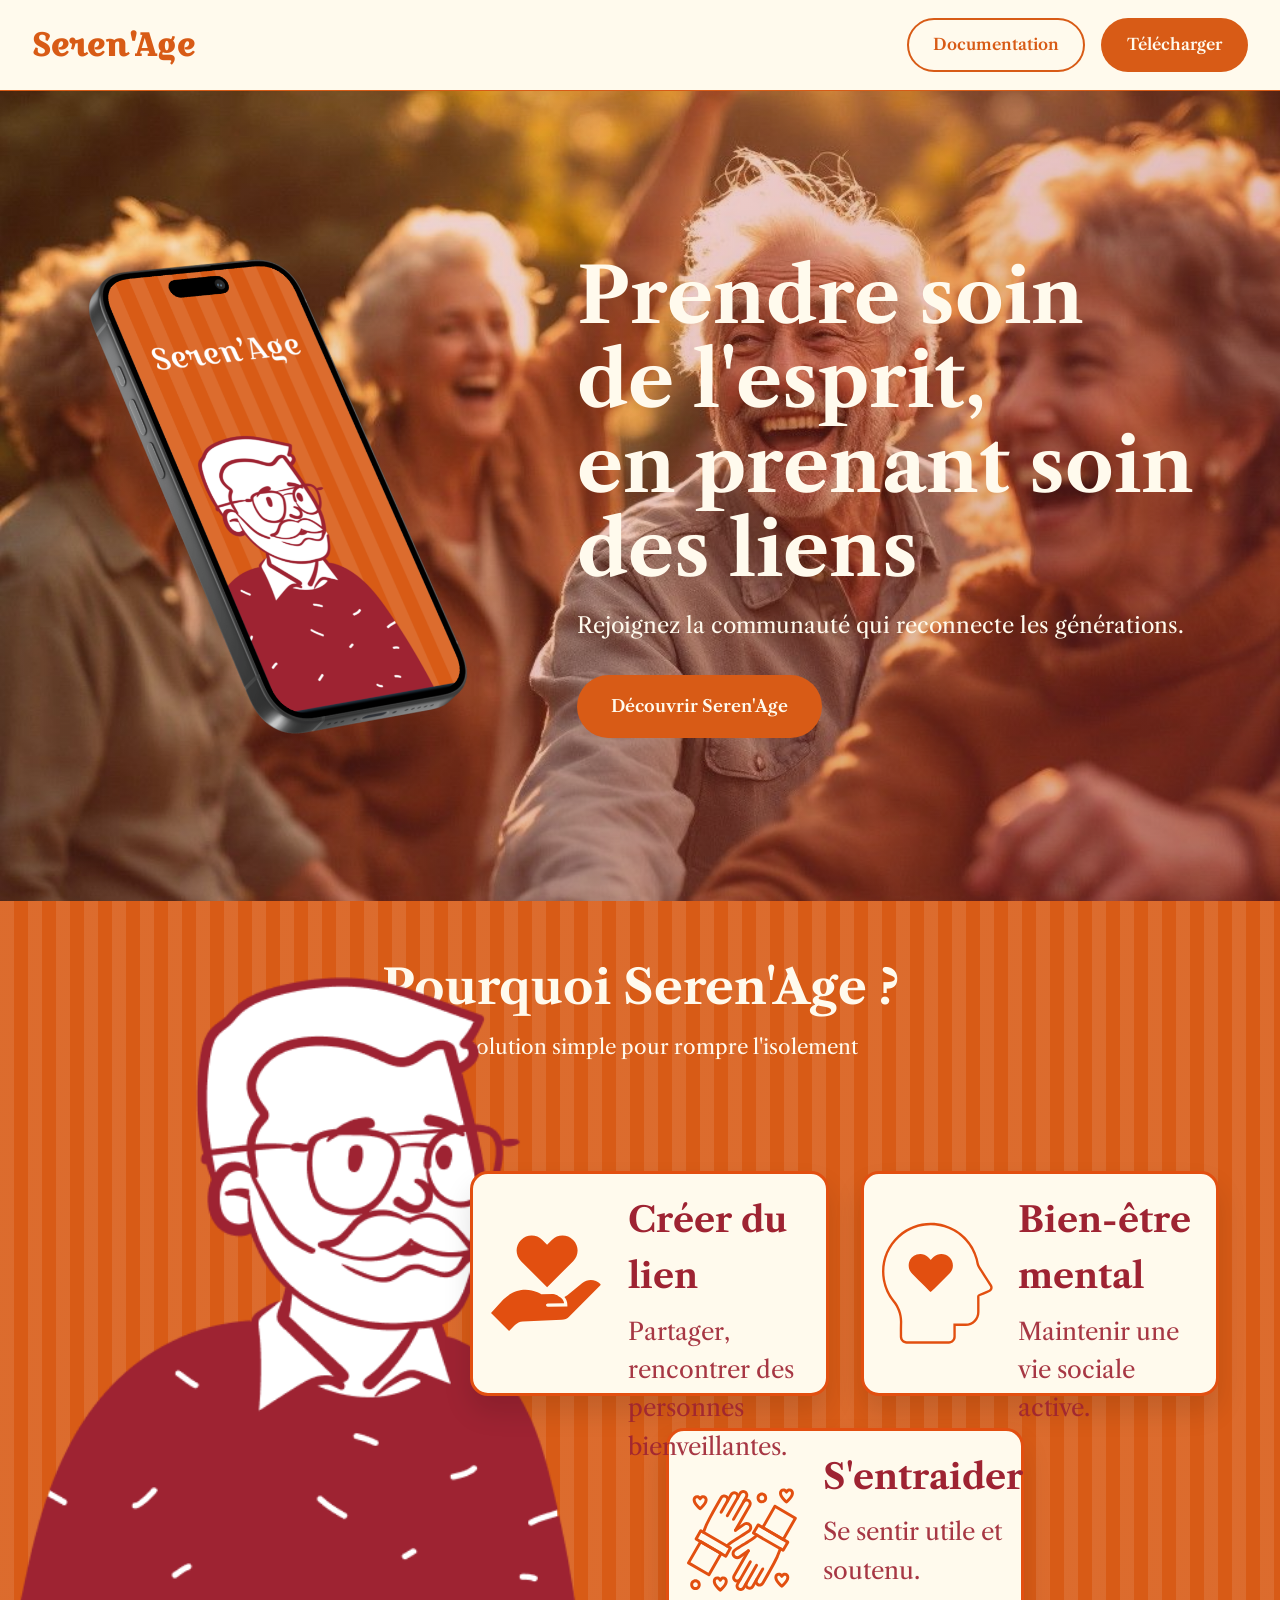
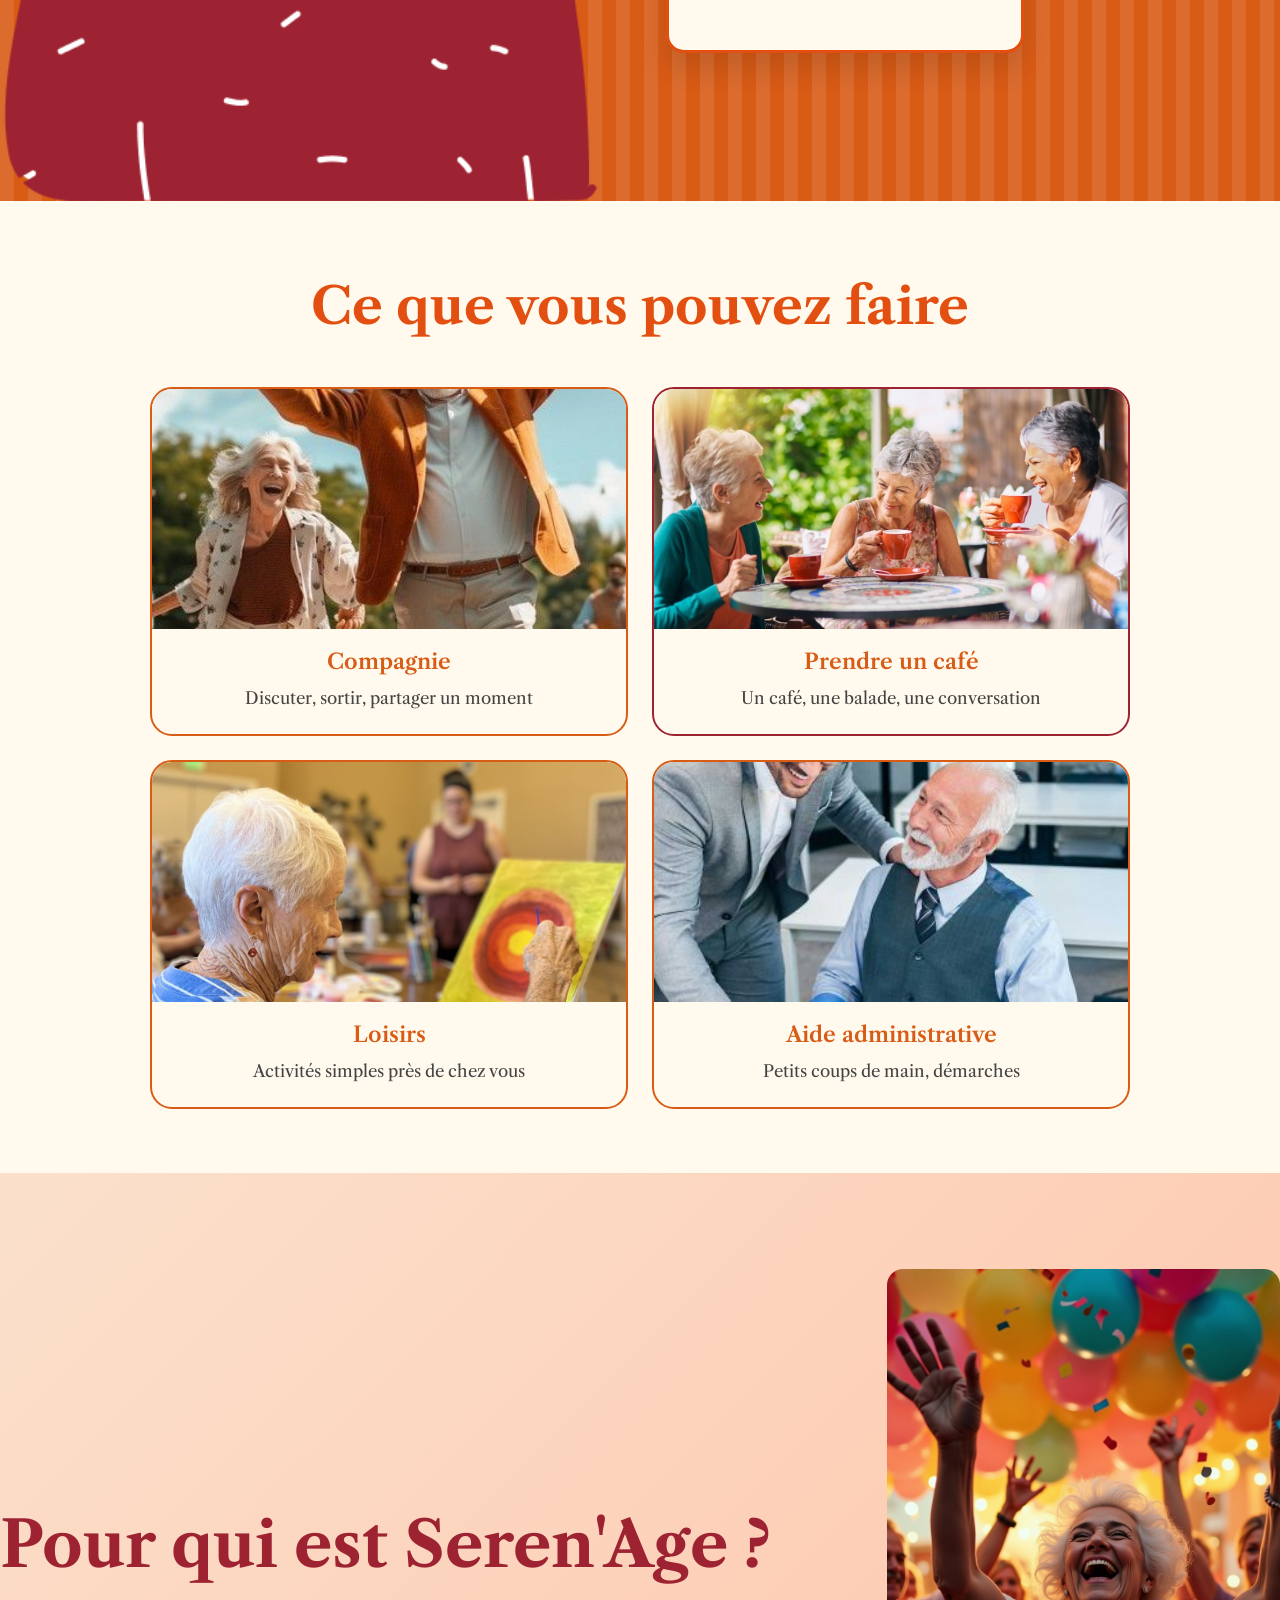
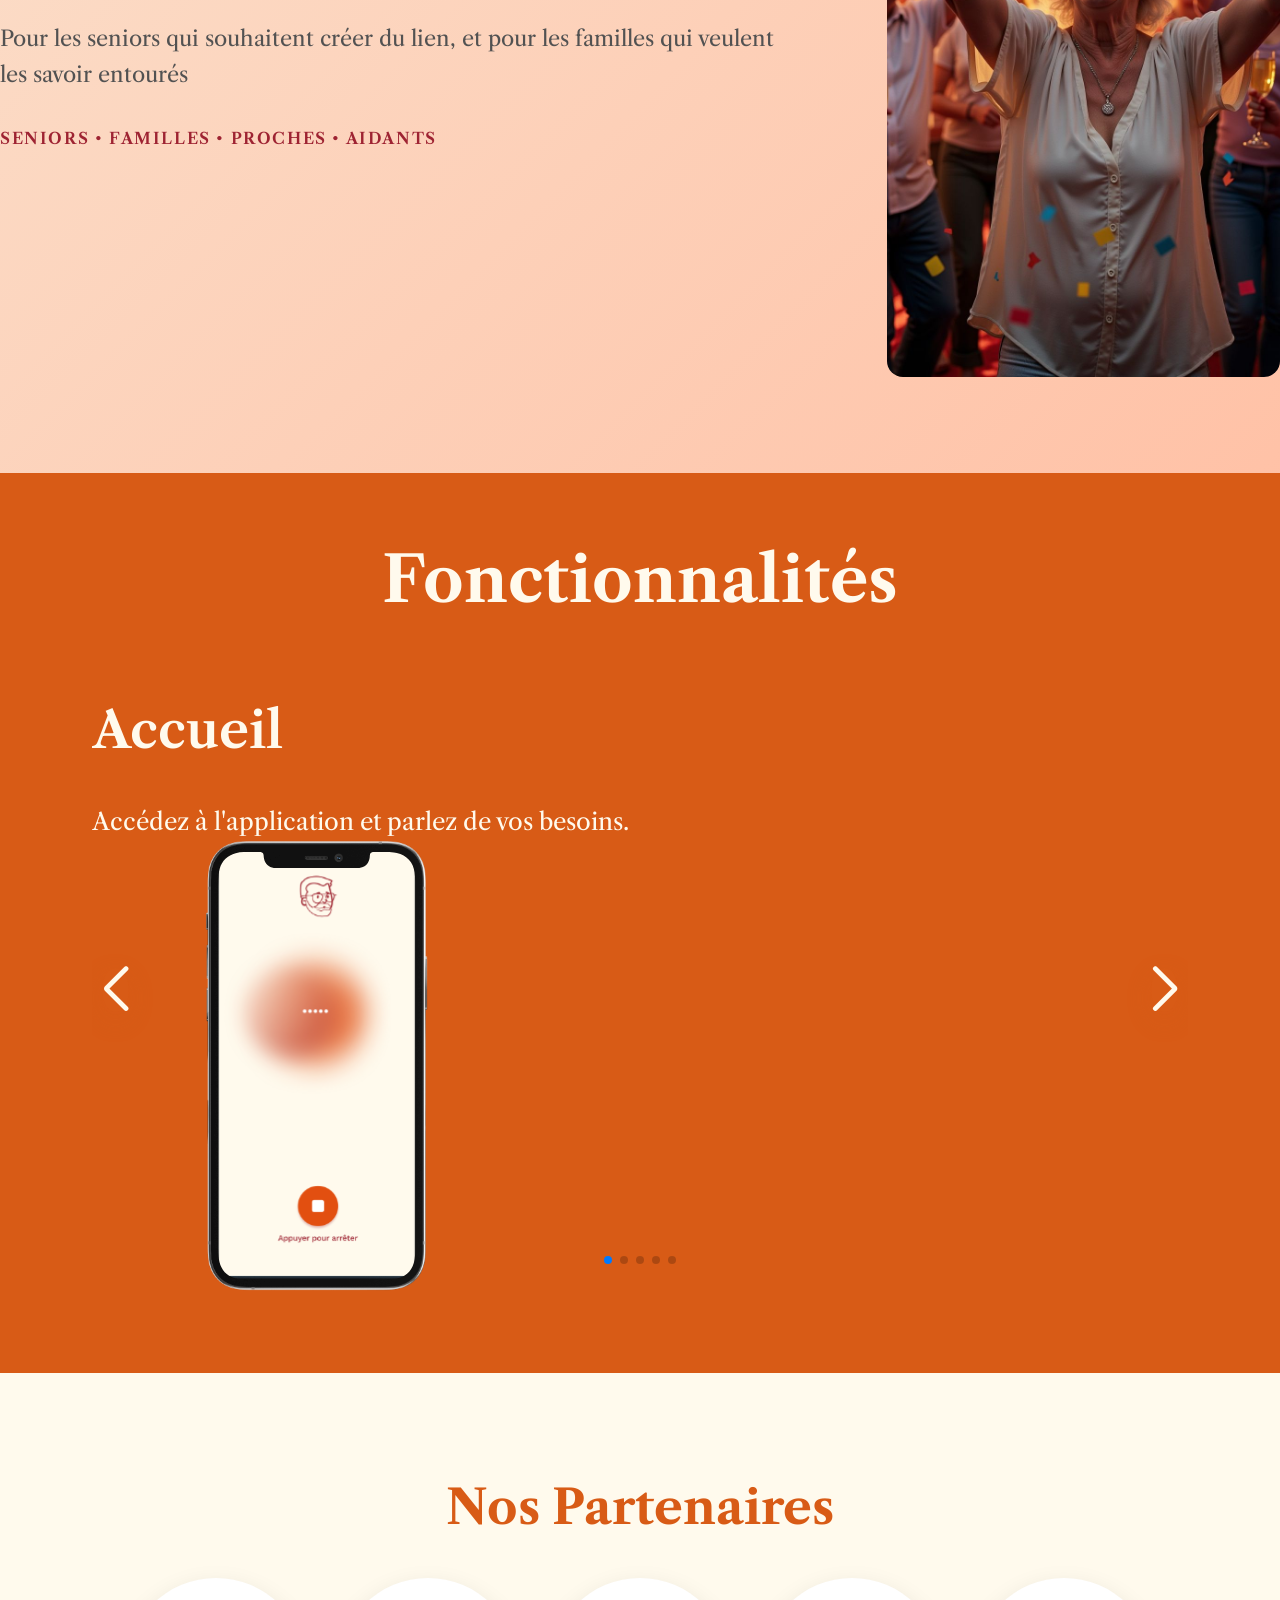
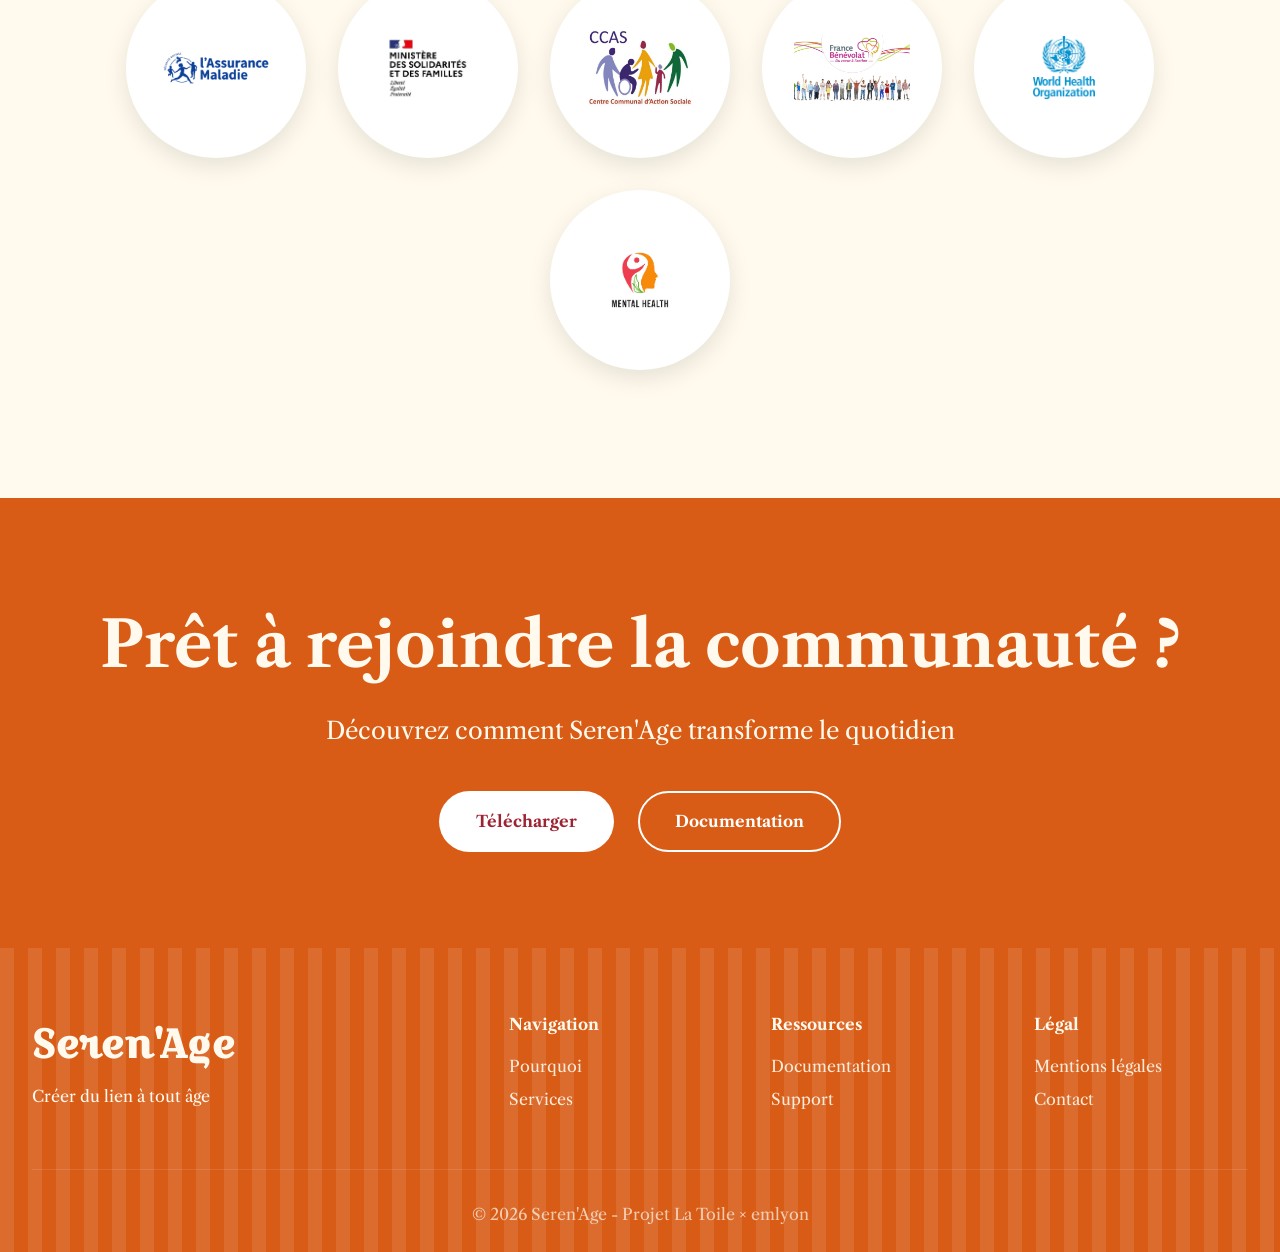
==== commit b63db52c: "landing page a peu pres ok" ====
--- a/index.html
+++ b/index.html
@@ -9,6 +9,7 @@
   <link rel="preconnect" href="https://fonts.googleapis.com">
   <link rel="preconnect" href="https://fonts.gstatic.com" crossorigin>
   <link href="https://fonts.googleapis.com/css2?family=Croissant+One&family=Libre+Caslon+Text:wght@400;600;700&display=swap" rel="stylesheet">
+    <link rel="stylesheet" href="https://cdn.jsdelivr.net/npm/swiper@11/swiper-bundle.min.css">
 </head>
 
 <body>
@@ -122,60 +123,67 @@
     </div>
   </section>
 
-  <!-- Fonctionnalités Section -->
+ <!-- Fonctionnalités Section -->
   <section class="features-section">
     <div class="features-section__container">
       <h2>Fonctionnalités</h2>
       <div class="carousel">
-        <button class="carousel__button carousel__button--prev" aria-label="Étape précédente">
-          <svg width="24" height="24" viewBox="0 0 24 24" fill="none" stroke="currentColor" stroke-width="3">
-            <polyline points="15 18 9 12 15 6"></polyline>
-          </svg>
-        </button>
-        <div class="carousel__slides">
-          <div class="carousel__slide carousel__slide--active">
-            <div class="carousel__text">
-              <h3>Accueil</h3>
-              <p>Accédez à l'application et parlez de vos besoins.</p>
-            </div>
-            <img src="images/MICRO.svg" alt="Accueil">
-          </div>
-          <div class="carousel__slide">
-            <div class="carousel__text">
-              <h3>Inscription facile</h3>
-              <p>Création de profil simple avec assistance vocale.</p>
-            </div>
-            <img src="images/Profile.svg" alt="Inscription">
-          </div>
-          <div class="carousel__slide">
-            <div class="carousel__text">
-              <h3>Explorer la carte</h3>
-              <p>Découvrir activités et aides à proximité.</p>
-            </div>
-            <img src="images/MAPfigma.svg" alt="Carte">
-          </div>
-          <div class="carousel__slide">
-            <div class="carousel__text">
-              <h3>Participer & aider</h3>
-              <p>Rejoindre des événements en un clic.</p>
-            </div>
-            <img src="images/dominque.png" alt="Participer">
-          </div>
-          <div class="carousel__slide">
-            <div class="carousel__text">
-              <h3>Calendrier</h3>
-              <p>Planifier et organiser vos activités.</p>
-            </div>
-            <img src="images/calendrier.svg" alt="Calendrier">
-          </div>
-        </div>
-        <button class="carousel__button carousel__button--next" aria-label="Étape suivante">
-          <svg width="24" height="24" viewBox="0 0 24 24" fill="none" stroke="currentColor" stroke-width="3">
-            <polyline points="9 18 15 12 9 6"></polyline>
-          </svg>
-        </button>
-      </div>
-      <div class="carousel__dots"></div>
+        <div class="swiper">
+          <div class="swiper-wrapper">
+            <!-- Slide 1 -->
+            <div class="swiper-slide">
+              <div class="carousel__text">
+                <h3>Accueil</h3>
+                <p>Accédez à l'application et parlez de vos besoins.</p>
+              </div>
+              <img src="images/MICRO.svg" alt="Accueil" class="carousel__slide-img">
+            </div>
+            
+            <!-- Slide 2 -->
+            <div class="swiper-slide">
+              <div class="carousel__text">
+                <h3>Inscription facile</h3>
+                <p>Création de profil simple avec assistance vocale.</p>
+              </div>
+              <img src="images/Profile.svg" alt="Inscription" class="carousel__slide-img">
+            </div>
+            
+            <!-- Slide 3 -->
+            <div class="swiper-slide">
+              <div class="carousel__text">
+                <h3>Explorer la carte</h3>
+                <p>Découvrir activités et aides à proximité.</p>
+              </div>
+              <img src="images/MAPfigma.svg" alt="Carte" class="carousel__slide-img">
+            </div>
+            
+            <!-- Slide 4 -->
+            <div class="swiper-slide">
+              <div class="carousel__text">
+                <h3>Participer & aider</h3>
+                <p>Rejoindre des événements en un clic.</p>
+              </div>
+              <img src="images/dominque.png" alt="Participer" class="carousel__slide-img">
+            </div>
+            
+            <!-- Slide 5 -->
+            <div class="swiper-slide">
+              <div class="carousel__text">
+                <h3>Calendrier</h3>
+                <p>Planifier et organiser vos activités.</p>
+              </div>
+              <img src="images/calendrier.svg" alt="Calendrier" class="carousel__slide-img">
+            </div>
+          </div>
+          
+          <!-- Navigation -->
+          <div class="swiper-button-prev"></div>
+          <div class="swiper-button-next"></div>
+          
+          <!-- Pagination -->
+          <div class="swiper-pagination"></div>
+        </div>
+      </div>
     </div>
   </section>
 
@@ -249,5 +257,37 @@
   </footer>
 
   <script src="script.js"></script>
+  <script src="https://cdn.jsdelivr.net/npm/swiper@11/swiper-bundle.min.js"></script>
+
+   <script>
+
+    const swiper = new Swiper('.swiper', {
+      // Configuration de base
+      loop: true,
+      speed: 500,
+      effect: 'fade',
+      fadeEffect: {
+        crossFade: true
+      },
+      
+      // Navigation
+      navigation: {
+        nextEl: '.swiper-button-next',
+        prevEl: '.swiper-button-prev',
+      },
+      
+      // Pagination
+      pagination: {
+        el: '.swiper-pagination',
+        clickable: true,
+      },
+      
+      // Défilement au clavier
+      keyboard: {
+        enabled: true,
+      }
+    });
+  </script>
+
 </body>
 </html>
--- a/index.css
+++ b/index.css
@@ -302,7 +302,7 @@
 }
 
 .service-card {
-  padding: 20px 18px 22px;
+  padding: 0px 0px 22px 0px;
   text-align: center;
   background: var(--color-cream);
   border: 2px solid var(--color-orange);
@@ -351,8 +351,8 @@
 
 /* Audience Section */
 .audience-section {
-  background: var(--color-cream);
-  padding: 6rem 0;
+ background: linear-gradient(135deg, rgba(226, 79, 16, 0.15), rgba(255, 109, 61, 0.4));    
+ padding: 6rem 0;
   height: 100vh;
 }
 
@@ -366,7 +366,7 @@
 
 .audience-section__text h2 {
   font-size: clamp(2.5rem, 5vw, 4rem);
-  color: var(--color-orange);
+  color: var(--color-orange-dark);
   margin-bottom: 1.5rem;
 }
 
@@ -392,166 +392,190 @@
 .audience-section__image img {
   height: 100%;
   object-fit: cover;
-}
-
-/* Features Section - Carousel */
-.features-section {
-  background: var(--color-orange);
-  padding: 3.5rem 0;
-  color: var(--color-cream);
-  overflow: hidden;
-}
-
-.features-section__container {
-  padding: 0 2rem;
-}
-
-.features-section h2 {
-  font-size: clamp(2.5rem, 5vw, 4rem);
-  text-align: center;
-  margin-bottom: 2rem;
-  color: var(--color-cream);
-}
-
-.carousel {
-  position: relative;
-  max-width: 1100px;
-  margin: 0 auto;
-  padding: 0 60px;
-  overflow: hidden;
-}
-
-.carousel__slides {
-  overflow: hidden;
-}
-
-.carousel__slide {
-  display: none;
-  grid-template-columns: 1fr 1fr;
-  gap: 5rem;
-  align-items: center;
-  opacity: 0;
-}
-
-.carousel__slide--active {
-  display: grid;
-  opacity: 1;
-  animation: fadeIn 0.5s ease;
-}
-
-@keyframes fadeIn {
-  from {
-    opacity: 0;
-    transform: translateX(20px);
-  }
-  to {
-    opacity: 1;
-    transform: translateX(0);
-  }
-}
-
-.carousel__text {
-  padding-right: 2rem;
-}
-
-.carousel__text h3 {
-  font-size: clamp(2.5rem, 4vw, 3.5rem);
-  margin-bottom: 2rem;
-  font-weight: 600;
-  color: var(--color-cream);
-  line-height: 1.2;
-  white-space: nowrap;
-  overflow: hidden;
-  text-overflow: ellipsis;
-}
-
-.carousel__text p {
-  font-size: clamp(1.25rem, 2vw, 1.5rem);
-  line-height: 1.8;
-  color: var(--color-text-muted);
-}
-
-.carousel__slide img {
-  width: 100%;
-  max-width: 500px;
-  max-height: 38vh;
-  height: auto;
-  object-fit: contain;
-  border-radius: 40px;
-  transition: transform 0.3s ease;
-}
-
-.carousel__slide img:hover {
-  transform: scale(1.05);
-}
-
-.carousel__button {
-  position: absolute;
-  top: 50%;
-  transform: translateY(-50%);
-  background: var(--color-orange);
-  border: none;
-  width: 70px;
-  height: 70px;
-  border-radius: 50%;
-  display: flex;
-  align-items: center;
-  justify-content: center;
-  cursor: pointer;
-  transition: all 0.3s ease;
-  z-index: 10;
-  color: var(--color-cream);
-  box-shadow: 0 8px 24px rgba(216, 91, 22, 0.3);
-}
-
-.carousel__button:hover {
+  border-radius: 16px;
+
+}
+
+.swiper-pagination-bullet-active{
   background: var(--color-orange-dark);
-  transform: translateY(-50%) scale(1.15);
-  box-shadow: 0 12px 32px rgba(216, 91, 22, 0.4);
-}
-
-.carousel__button svg {
-  width: 32px;
-  height: 32px;
-}
-
-.carousel__button--prev {
-  left: -35px;
-}
-
-.carousel__button--next {
-  right: -35px;
-}
-
-.carousel__dots {
-  display: flex;
-  justify-content: center;
-  gap: 12px;
-  margin-top: 1.5rem;
-}
-
-.carousel__dots button {
-  width: 12px;
-  height: 12px;
-  border-radius: 50%;
-  background: rgba(216, 91, 22, 0.2);
-  border: 2px solid rgba(216, 91, 22, 0.4);
-  cursor: pointer;
-  transition: all 0.3s ease;
-  padding: 0;
-}
-
-.carousel__dots button:hover {
-  background: rgba(216, 91, 22, 0.5);
-  transform: scale(1.2);
-}
-
-.carousel__dots button.active {
-  background: var(--color-orange);
-  width: 40px;
-  border-radius: 6px;
-  border-color: var(--color-orange);
-}
+}
+
+/* Features Section - Swiper */
+    .features-section {
+      background: var(--color-orange);
+      padding: 3.5rem 0;
+      color: var(--color-cream);
+      overflow: hidden;
+      height: 100vh;
+      display: flex;
+      align-items: center;
+    }
+
+    .features-section__container {
+      width: 100%;
+      padding: 0 2rem;
+      height: 100%;
+      display: flex;
+      flex-direction: column;
+      justify-content: center;
+    }
+
+    .features-section h2 {
+      font-size: clamp(2.5rem, 5vw, 4rem);
+      text-align: center;
+      margin-bottom: 2rem;
+      color: var(--color-cream);
+    }
+
+    .carousel {
+      position: relative;
+      width: 100%;
+      margin: 0 auto;
+      padding: 0 60px;
+      flex: 1;
+      display: flex;
+      align-items: center;
+    }
+
+    .swiper {
+      width: 100%;
+      max-width: 1200px;
+      margin: 0 auto;
+      padding-bottom: 60px;
+    }
+
+    .swiper-slide {
+      display: grid;
+      grid-template-columns: 1fr 1fr;
+      gap: 4rem;
+      align-items: center;
+      opacity: 0;
+      transition: opacity 0.5s ease;
+    }
+
+    .swiper-slide-active {
+      opacity: 1;
+    }
+
+    .carousel__text {
+      padding-right: 2rem; 
+      justify-self: start;
+    }
+
+    .carousel__text h3 {
+      font-size: clamp(2.5rem, 4vw, 3.5rem);
+      margin-bottom: 2rem;
+      font-weight: 600;
+      color: var(--color-cream);
+    }
+
+    .carousel__text p {
+      font-size: clamp(1.25rem, 2vw, 1.5rem);
+      color: var(--color-cream);
+    }
+
+    .carousel__slide-img {
+      width: 100%;
+      max-width: 450px;
+      max-height: 50vh;
+      object-fit: contain;
+      border-radius: 40px;
+      transition: transform 0.3s ease;
+      justify-self: center;
+    }
+
+    /* Boutons de navigation personnalisés */
+    .swiper-button-prev,
+    .swiper-button-next {
+      background: var(--color-orange);
+      width: 70px;
+      height: 70px;
+      border-radius: 50%;
+      color: var(--color-cream);
+      box-shadow: 0 8px 24px rgba(216, 91, 22, 0.3);
+      transition: all 0.3s ease;
+    }
+
+    .swiper-button-prev:after,
+    .swiper-button-next:after {
+      font-size: 24px;
+      font-weight: bold;
+              color: var(--color-cream);
+
+    }
+
+    .swiper-button-prev {
+      left: -35px;
+              color: var(--color-cream);
+
+    }
+
+    .swiper-button-next {
+      right: -35px;
+              color: var(--color-cream);
+
+    }
+
+    /* Points de pagination personnalisés */
+    .swiper-pagination {
+      bottom: 20px !important;
+      color: var(--color-cream);
+
+    }
+
+    .swiper-pagination-bullet:hover {
+      background: rgba(216, 91, 22, 0.5);
+  
+    }
+
+    .swiper-pagination-bullet-active {
+      background: var(--color-orange);
+      width: 40px;
+      border-radius: 6px;
+      border-color: var(--color-orange);
+    }
+
+    /* Responsive */
+    @media (max-width: 768px) {
+      .swiper-slide {
+        grid-template-columns: 1fr;
+        gap: 2rem;
+        text-align: center;
+      }
+
+      .carousel__text {
+        padding-right: 0;
+      }
+
+      .carousel {
+        padding: 0 20px;
+      }
+
+      .swiper-button-prev {
+        left: 0;
+      }
+
+      .swiper-button-next {
+        right: 0;
+      }
+
+      .swiper-button-prev,
+      .swiper-button-next {
+        width: 50px;
+        height: 50px;
+      }
+
+      .swiper-button-prev:after,
+      .swiper-button-next:after {
+        font-size: 18px;
+      }
+
+      .carousel__slide-img {
+        margin: 0 auto;
+        max-height: 40vh;
+      }
+
+    }
 
 /* Partners Section */
 .partners-section {
@@ -580,7 +604,7 @@
 .partner-logo {
   width: 180px;
   height: 180px;
-  background: var(--color-cream);
+  background: #fff;
   border-radius: 50%;
   padding: 2rem;
   display: flex;
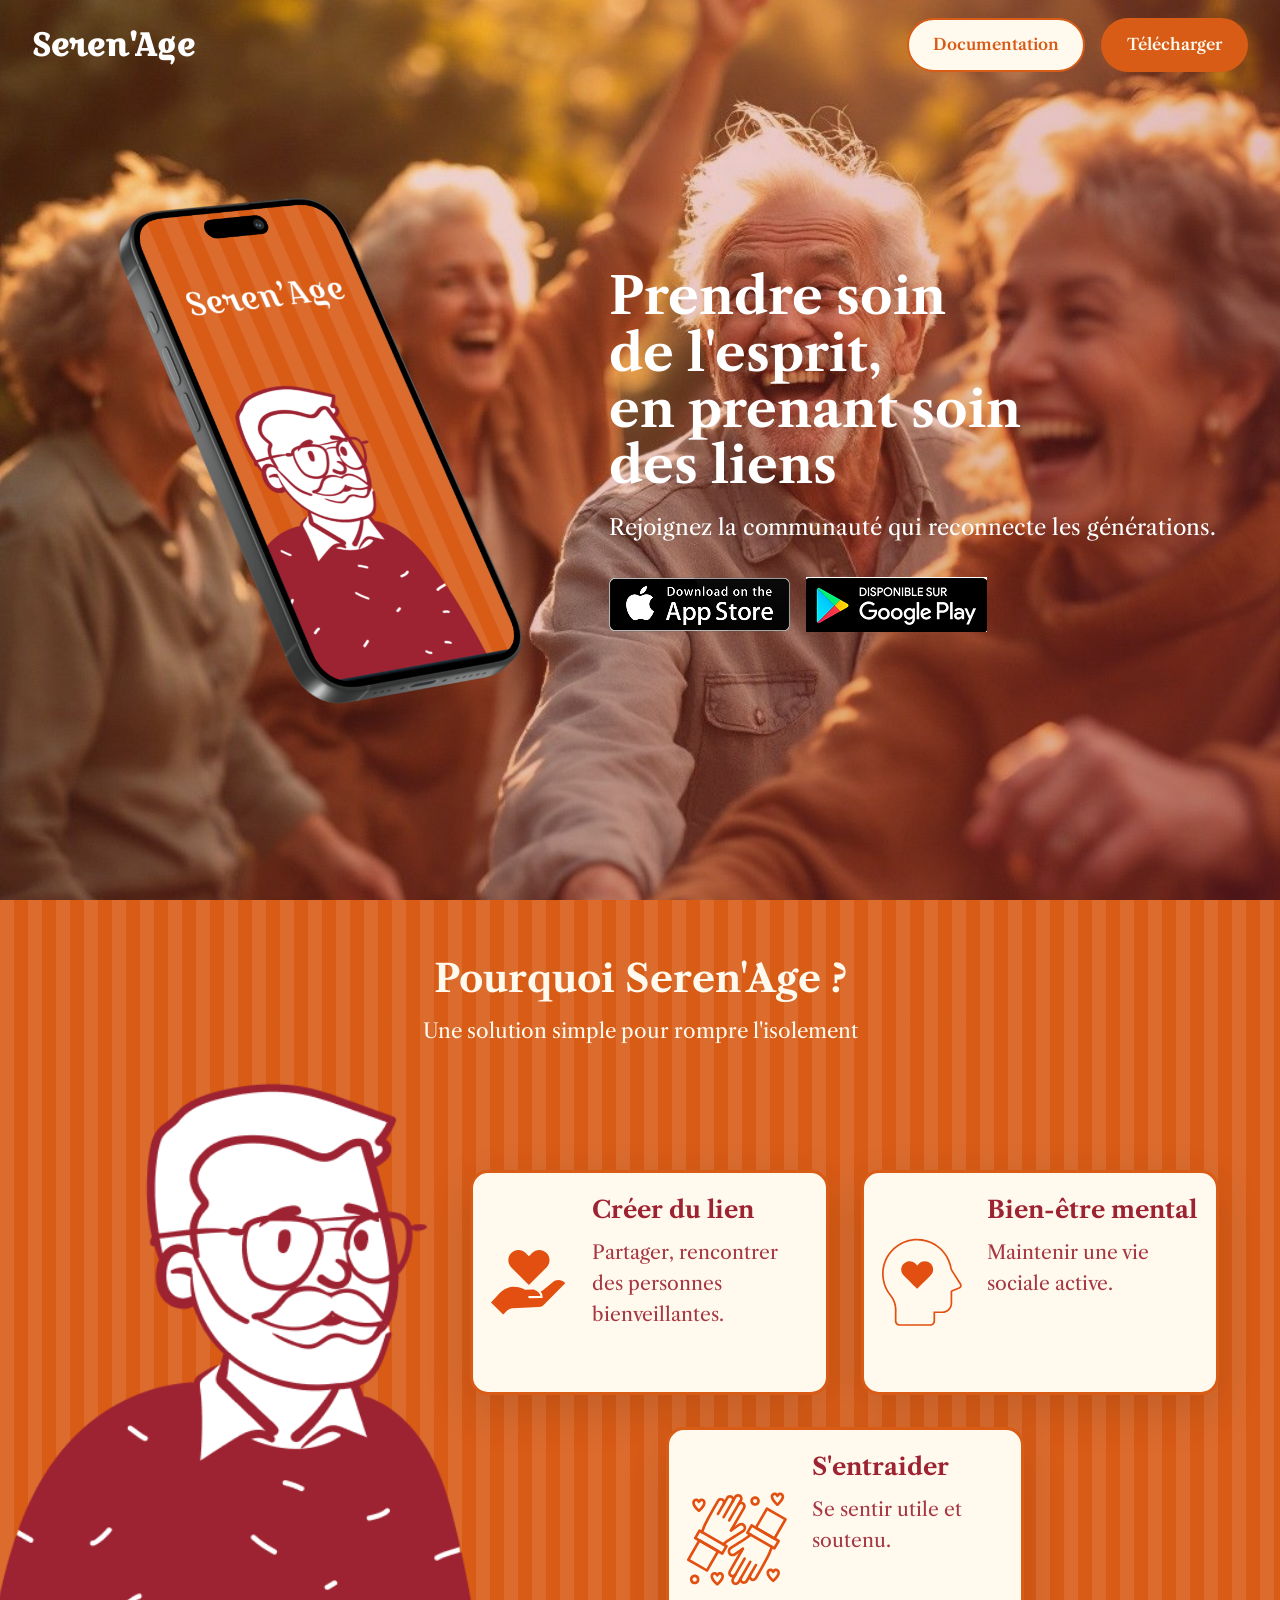
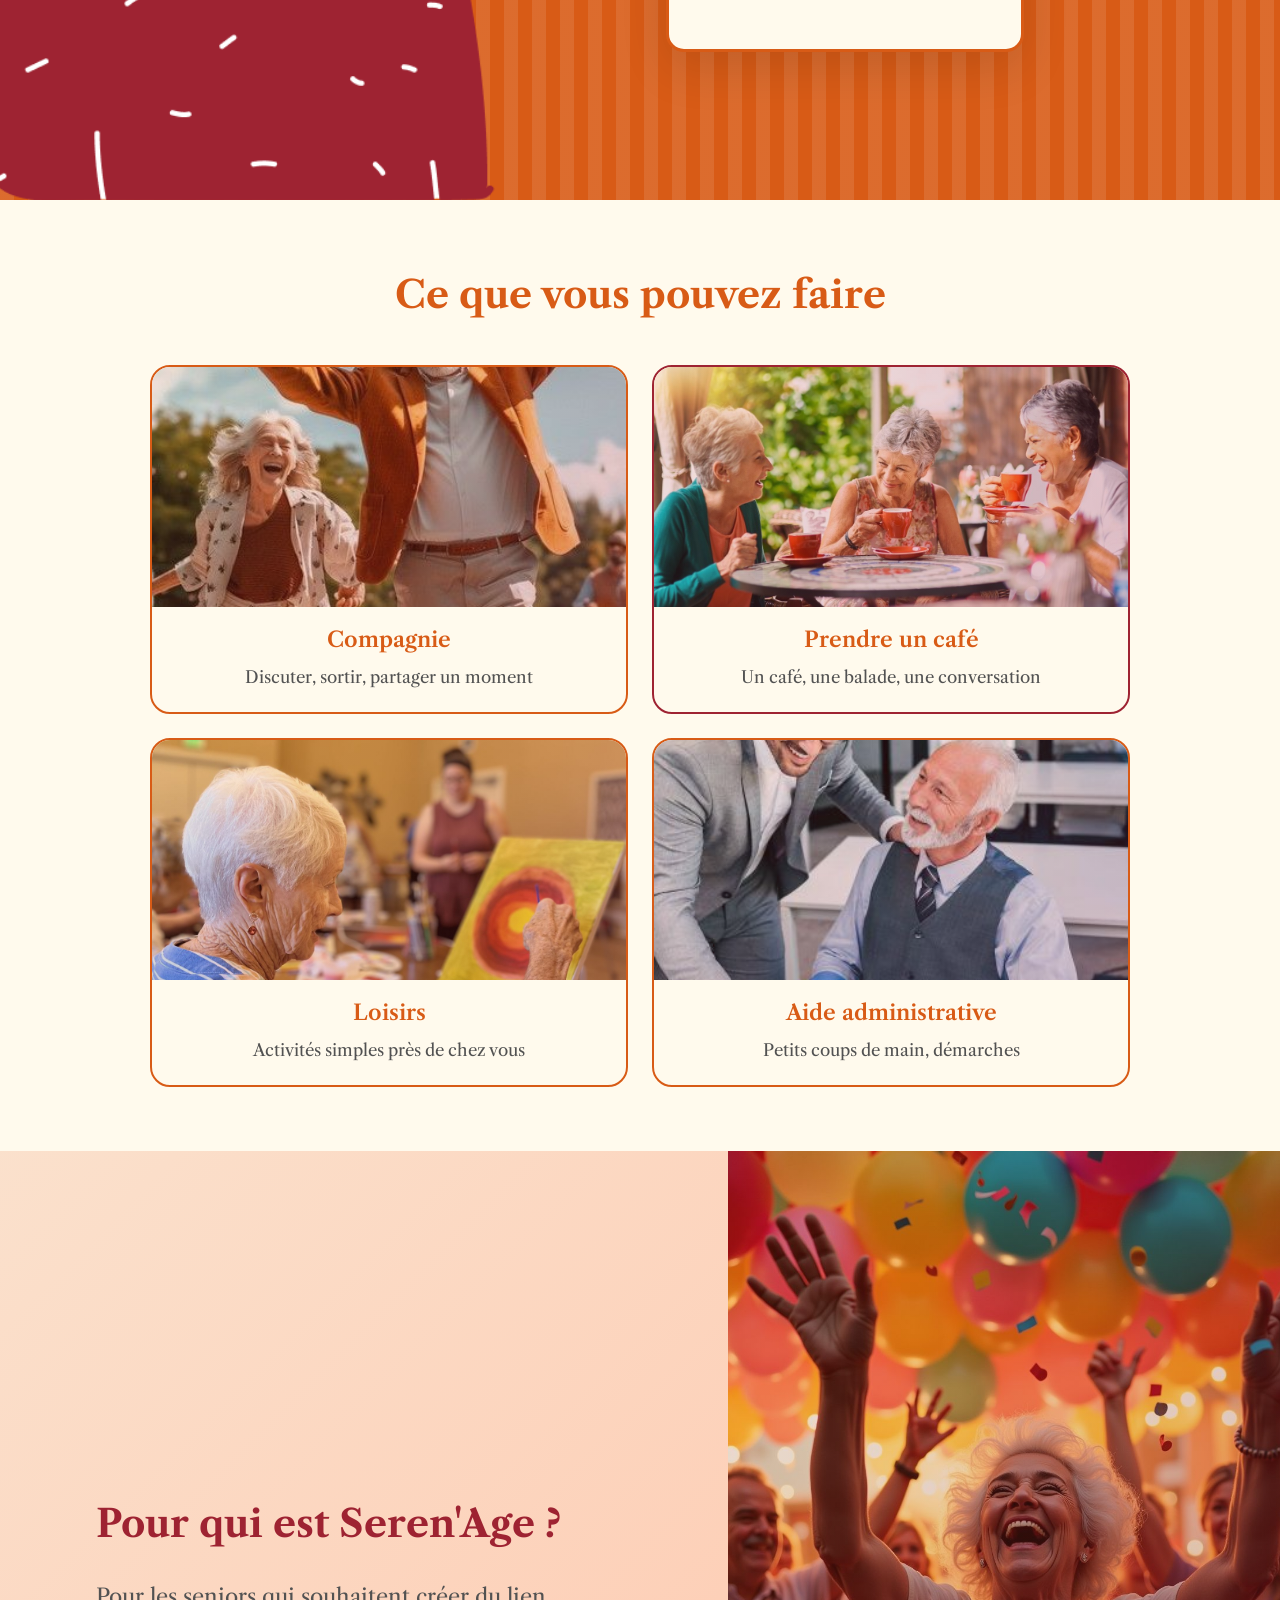
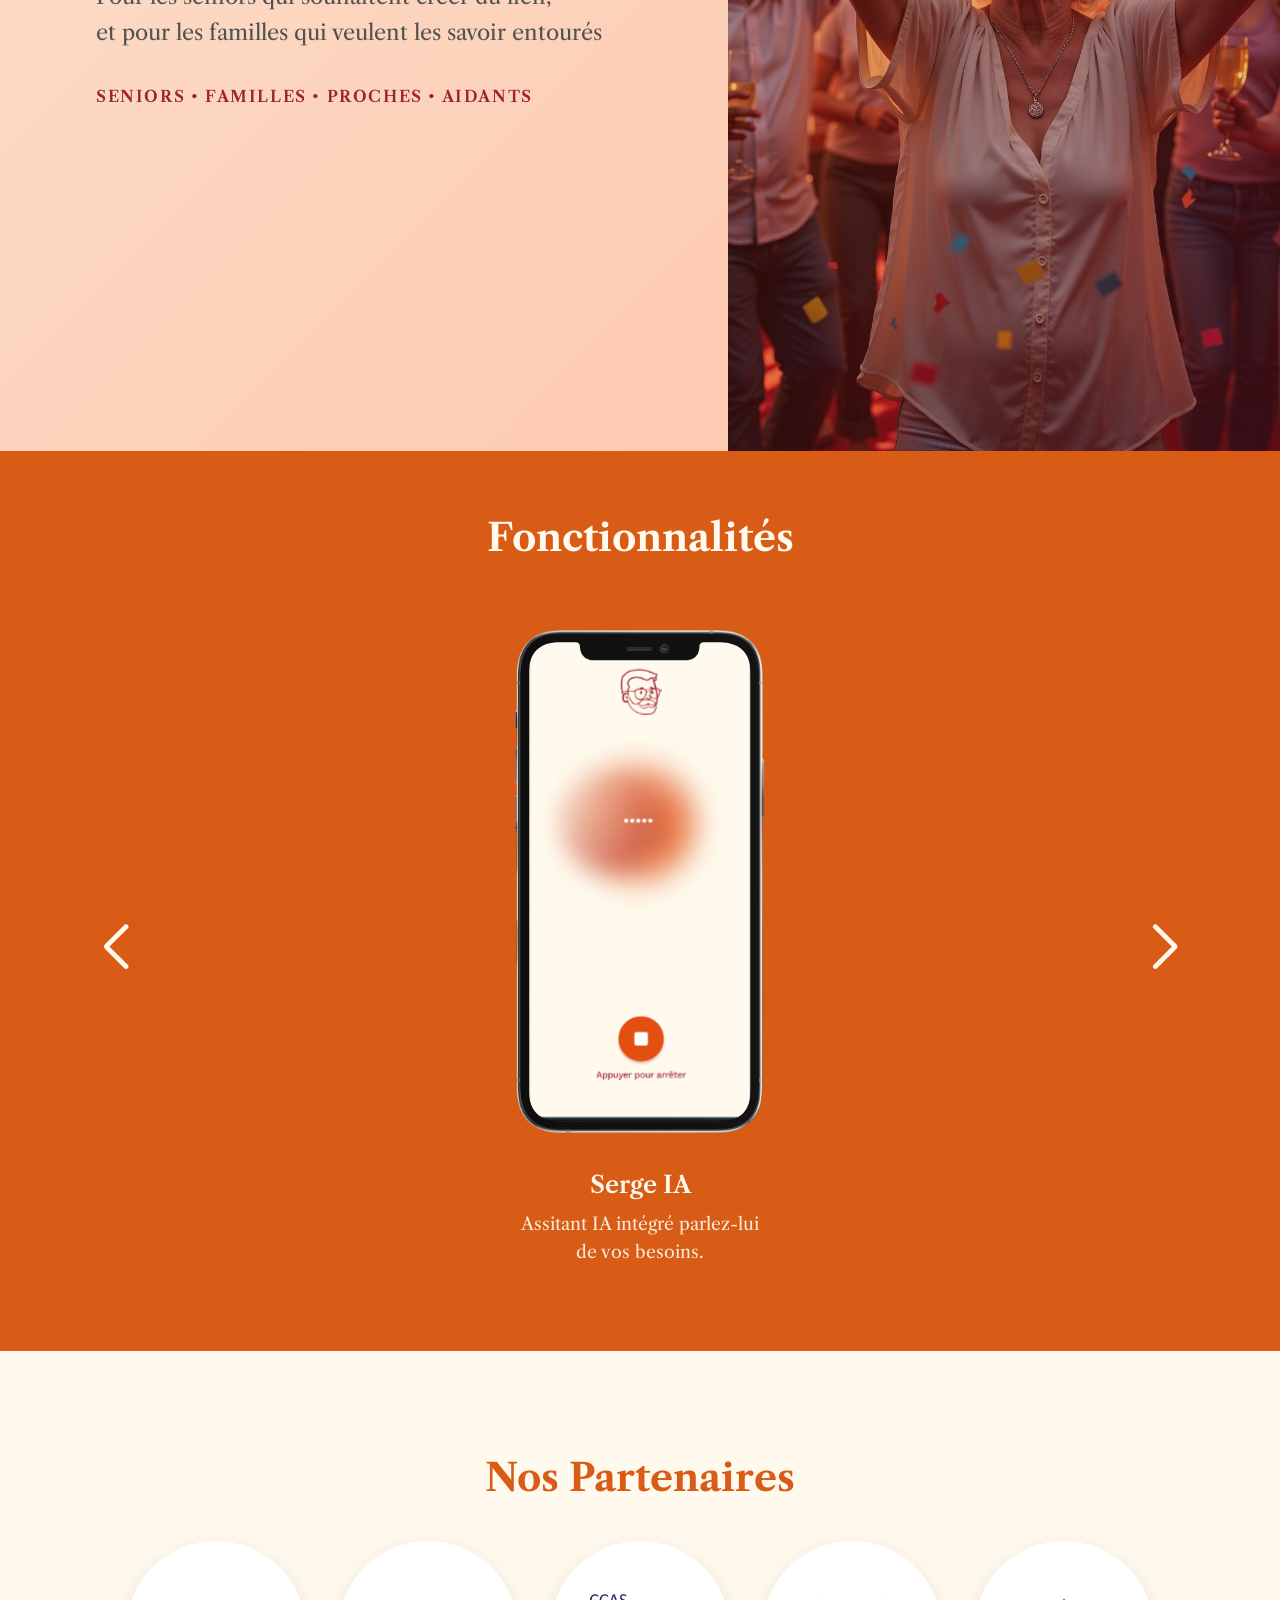
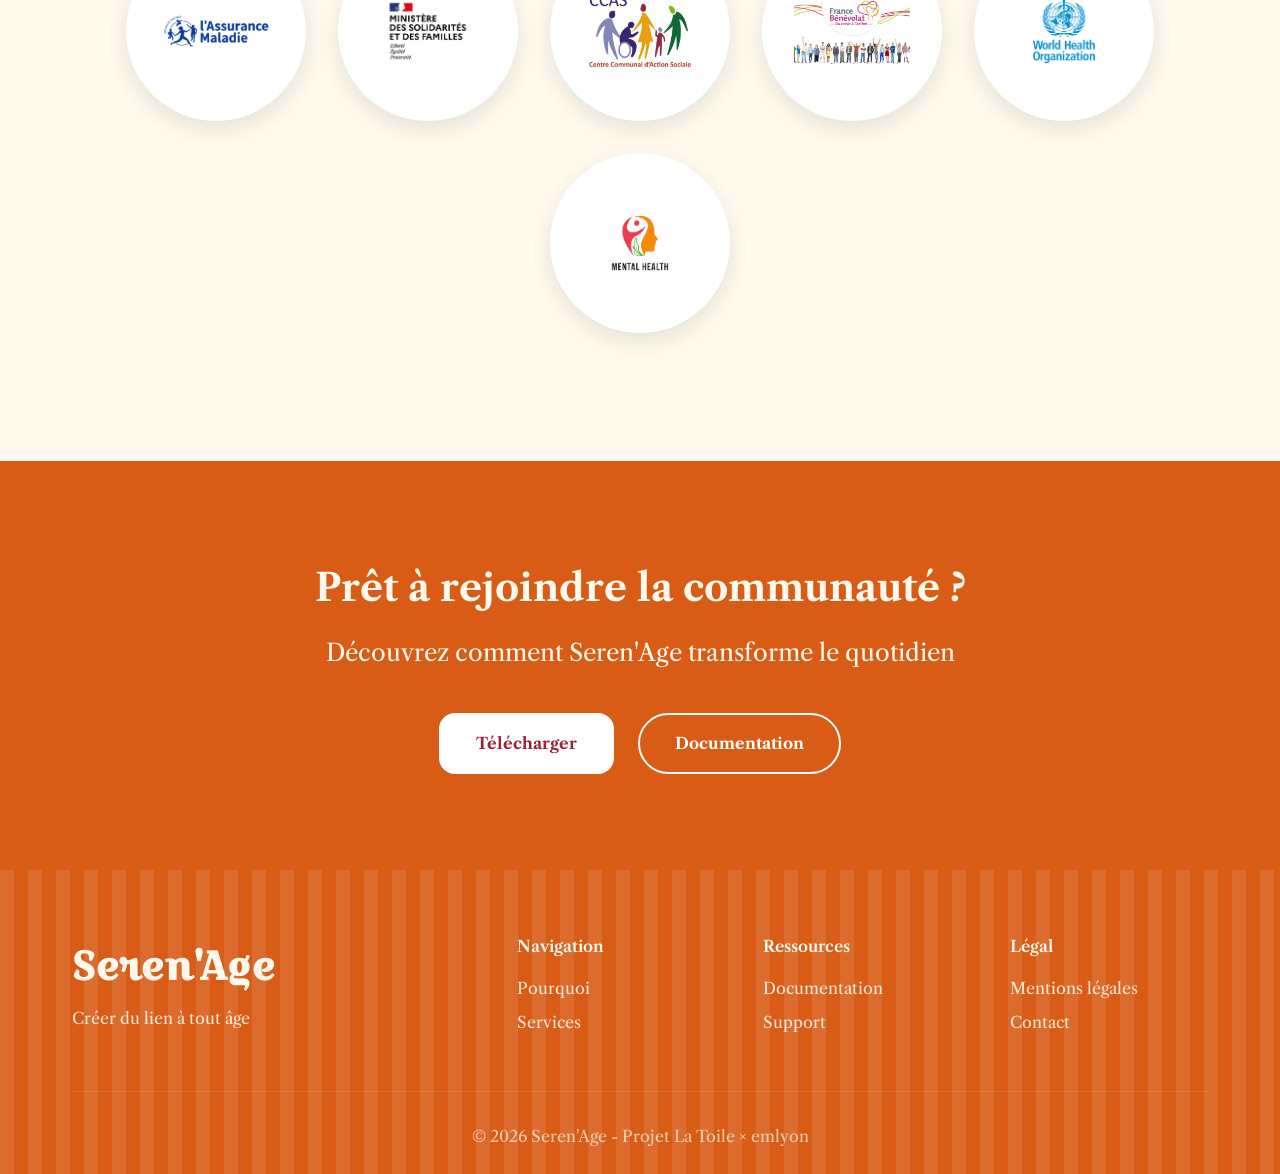
==== commit f90e6fc6: "Refactor doc.css and relocate assets Rewrite and modernize documentation styles (doc.css): reorganiz" ====
--- a/index.html
+++ b/index.html
@@ -10,6 +10,7 @@
   <link rel="preconnect" href="https://fonts.gstatic.com" crossorigin>
   <link href="https://fonts.googleapis.com/css2?family=Croissant+One&family=Libre+Caslon+Text:wght@400;600;700&display=swap" rel="stylesheet">
     <link rel="stylesheet" href="https://cdn.jsdelivr.net/npm/swiper@11/swiper-bundle.min.css">
+    <link rel="stylesheet" href="https://unpkg.com/aos@2.3.1/dist/aos.css">
 </head>
 
 <body>
@@ -36,7 +37,12 @@
         <h1>Prendre soin<br>de l'esprit,<br>en prenant soin<br>des liens</h1>
         <p>Rejoignez la communauté qui reconnecte les générations.</p>
         <div class="hero__actions">
-          <a href="#" class="button button--large">Découvrir Seren'Age</a>
+          <a href="https://www.apple.com/fr/app-store/" target="_blank" rel="noopener noreferrer">
+            <img src="images/image 17.png" alt="App store" />
+          </a>
+          <a href="https://play.google.com/store/games?gl=FR" target="_blank" rel="noopener noreferrer">
+            <img src="images/image 19.png" alt="Google store" />
+          </a>
         </div>
       </div>
     </div>
@@ -46,7 +52,7 @@
   <section class="why-section">
     <h2>Pourquoi Seren'Age ?</h2>
     <p class="why-section__subtitle">Une solution simple pour rompre l'isolement</p>
-    <img src="images/papi.svg" alt="Illustration" class="why-section__illustration">
+    <img src="images/papi.svg" alt="Illustration" class="why-section__illustration" data-aos="fade-right" data-aos-duration="1000" data-aos-offset="200">
     <div class="why-section__cards">
       <div class="benefit-card">
         <img src="images/share.svg" alt="entraide">
@@ -77,28 +83,28 @@
     <div class="services-section__container">
       <h2>Ce que vous pouvez faire</h2>
       <div class="services-grid">
-        <div class="service-card">
+        <div class="service-card" data-aos="fade-up" data-aos-duration="600">
           <div class="service-card__image">
             <img src="images/compfinal.jpg" alt="Compagnie">
           </div>
           <h3>Compagnie</h3>
           <p>Discuter, sortir, partager un moment</p>
         </div>
-        <div class="service-card">
+        <div class="service-card" data-aos="fade-up" data-aos-duration="600" data-aos-delay="100">
           <div class="service-card__image">
             <img src="images/prendrecafé.jpg" alt="Prendre un café">
           </div>
           <h3>Prendre un café</h3>
           <p>Un café, une balade, une conversation</p>
         </div>
-        <div class="service-card">
+        <div class="service-card" data-aos="fade-up" data-aos-duration="600" data-aos-delay="200">
           <div class="service-card__image">
             <img src="images/loisirsfinal.jpg" alt="Loisirs">
           </div>
           <h3>Loisirs</h3>
           <p>Activités simples près de chez vous</p>
         </div>
-        <div class="service-card">
+        <div class="service-card" data-aos="fade-up" data-aos-duration="600" data-aos-delay="300">
           <div class="service-card__image">
             <img src="images/adminaide.jpg" alt="Aide administrative">
           </div>
@@ -114,7 +120,7 @@
     <div class="audience-section__content">
       <div class="audience-section__text">
         <h2>Pour qui est Seren'Age ?</h2>
-        <p>Pour les seniors qui souhaitent créer du lien, et pour les familles qui veulent les savoir entourés</p>
+        <p>Pour les seniors qui souhaitent créer du lien,<br>et pour les familles qui veulent les savoir entourés</p>
         <span class="audience-section__tags">Seniors • Familles • Proches • Aidants</span>
       </div>
       <div class="audience-section__image">
@@ -132,56 +138,53 @@
           <div class="swiper-wrapper">
             <!-- Slide 1 -->
             <div class="swiper-slide">
-              <div class="carousel__text">
-                <h3>Accueil</h3>
-                <p>Accédez à l'application et parlez de vos besoins.</p>
-              </div>
               <img src="images/MICRO.svg" alt="Accueil" class="carousel__slide-img">
-            </div>
-            
+              <div class="carousel__text">
+                <h3>Serge IA</h3>
+                <p>Assitant IA intégré parlez-lui<br>de vos besoins.</p>
+              </div>
+            </div>
+
             <!-- Slide 2 -->
             <div class="swiper-slide">
+              <img src="images/Profile.svg" alt="Inscription" class="carousel__slide-img">
               <div class="carousel__text">
                 <h3>Inscription facile</h3>
                 <p>Création de profil simple avec assistance vocale.</p>
               </div>
-              <img src="images/Profile.svg" alt="Inscription" class="carousel__slide-img">
-            </div>
-            
+            </div>
+
             <!-- Slide 3 -->
             <div class="swiper-slide">
+              <img src="images/MAPfigma.svg" alt="Carte" class="carousel__slide-img">
               <div class="carousel__text">
                 <h3>Explorer la carte</h3>
                 <p>Découvrir activités et aides à proximité.</p>
               </div>
-              <img src="images/MAPfigma.svg" alt="Carte" class="carousel__slide-img">
-            </div>
-            
+            </div>
+
             <!-- Slide 4 -->
             <div class="swiper-slide">
+              <img src="images/dominque.png" alt="Participer" class="carousel__slide-img">
               <div class="carousel__text">
                 <h3>Participer & aider</h3>
                 <p>Rejoindre des événements en un clic.</p>
               </div>
-              <img src="images/dominque.png" alt="Participer" class="carousel__slide-img">
-            </div>
-            
+            </div>
+
             <!-- Slide 5 -->
             <div class="swiper-slide">
+              <img src="images/calendrier.svg" alt="Calendrier" class="carousel__slide-img">
               <div class="carousel__text">
                 <h3>Calendrier</h3>
                 <p>Planifier et organiser vos activités.</p>
               </div>
-              <img src="images/calendrier.svg" alt="Calendrier" class="carousel__slide-img">
             </div>
           </div>
           
           <!-- Navigation -->
           <div class="swiper-button-prev"></div>
           <div class="swiper-button-next"></div>
-          
-          <!-- Pagination -->
-          <div class="swiper-pagination"></div>
         </div>
       </div>
     </div>
@@ -258,35 +261,46 @@
 
   <script src="script.js"></script>
   <script src="https://cdn.jsdelivr.net/npm/swiper@11/swiper-bundle.min.js"></script>
+  <script src="https://unpkg.com/aos@2.3.1/dist/aos.js"></script>
 
    <script>
 
     const swiper = new Swiper('.swiper', {
-      // Configuration de base
       loop: true,
-      speed: 500,
+      speed: 600,
+      slidesPerView: 1,
+      centeredSlides: true,
+
+      // Fade effect
       effect: 'fade',
       fadeEffect: {
         crossFade: true
       },
-      
+
+      // Autoplay
+      autoplay: {
+        delay: 4000,
+        disableOnInteraction: false,
+        pauseOnMouseEnter: true,
+      },
+
       // Navigation
       navigation: {
         nextEl: '.swiper-button-next',
         prevEl: '.swiper-button-prev',
       },
-      
-      // Pagination
-      pagination: {
-        el: '.swiper-pagination',
-        clickable: true,
-      },
-      
+
       // Défilement au clavier
       keyboard: {
         enabled: true,
       }
     });
+
+    // Initialisation AOS
+    AOS.init({
+      once: true,
+      easing: 'ease-out-cubic'
+    });
   </script>
 
 </body>
--- a/style.css
+++ b/style.css
@@ -0,0 +1,250 @@
+/* ========================================
+   STYLE.CSS - Styles globaux partagés
+   ======================================== */
+
+/* ========== Variables ========== */
+:root {
+  /* Couleurs principales */
+  --color-orange: #D85B16;
+  --color-orange-dark: #9E2332;
+  --color-cream: #FFFAED;
+  --color-dark: #171717;
+  --color-white: #fff;
+
+  /* Texte */
+  --color-text: #262626;
+  --color-text-muted: #525252;
+  --color-text-dark: #4a191f;
+
+  /* Ombres */
+  --shadow-sm: 0 8px 24px rgba(0, 0, 0, 0.1);
+  --shadow-md: 0 16px 48px rgba(0, 0, 0, 0.12);
+
+  /* Typographie */
+  --font-display: "Croissant One", cursive;
+  --font-body: "Libre Caslon Text", serif;
+
+  /* Espacements */
+  --spacing-sm: 1rem;
+  --spacing-md: 2rem;
+  --spacing-lg: 4rem;
+  --spacing-xl: 6rem;
+
+  /* Border radius */
+  --radius-sm: 12px;
+  --radius-md: 16px;
+  --radius-lg: 20px;
+  --radius-full: 999px;
+}
+
+/* ========== Reset ========== */
+*,
+*::before,
+*::after {
+  box-sizing: border-box;
+  margin: 0;
+  padding: 0;
+}
+
+html {
+  height: 100%;
+  width: 100%;
+}
+
+body {
+  font-family: var(--font-body);
+  color: var(--color-text);
+  line-height: 1.6;
+  background: var(--color-cream);
+}
+
+img {
+  max-width: 100%;
+  display: block;
+}
+
+a {
+  text-decoration: none;
+  color: inherit;
+}
+
+/* ========== Container ========== */
+.container {
+  max-width: 1200px;
+  margin: 0 auto;
+  padding: 0 var(--spacing-md);
+}
+
+/* ========== Navbar ========== */
+.navbar {
+  background: transparent;
+  position: absolute;
+  top: 0;
+  left: 0;
+  right: 0;
+  z-index: 100;
+}
+
+.navbar__container {
+  display: flex;
+  justify-content: space-between;
+  align-items: center;
+  padding: 1.5rem var(--spacing-md);
+  height: 10vh;
+}
+
+.navbar__brand {
+  font-family: var(--font-display);
+  font-size: 2rem;
+  font-weight: 700;
+  color: var(--color-white);
+}
+
+.navbar__actions {
+  display: flex;
+  gap: var(--spacing-sm);
+}
+
+/* ========== Buttons ========== */
+.button {
+  padding: 0.75rem 1.5rem;
+  border-radius: var(--radius-full);
+  font-weight: 600;
+  font-family: var(--font-body);
+  border: 2px solid transparent;
+  cursor: pointer;
+  transition: all 0.3s ease;
+  display: inline-block;
+}
+
+.button:hover {
+  transform: translateY(-2px);
+}
+
+.button--ghost {
+  background: var(--color-cream);
+  color: var(--color-orange);
+  border-color: var(--color-orange);
+}
+
+.button--ghost:hover {
+  background: var(--color-orange);
+  color: var(--color-cream);
+}
+
+.button--primary {
+  background: var(--color-orange);
+  color: var(--color-cream);
+}
+
+.button--primary:hover {
+  background: var(--color-orange-dark);
+}
+
+.button--large {
+  padding: 1rem 2rem;
+  font-size: 1.0625rem;
+  background: var(--color-orange);
+  color: var(--color-cream);
+}
+
+.button--large:hover {
+  background: var(--color-orange-dark);
+}
+
+.button--white {
+  background: #fff;
+  color: var(--color-orange-dark);
+  padding: 1rem 2.2rem;
+  font-weight: 700;
+  border-radius: var(--radius-md);
+}
+
+.button--white:hover {
+  background: var(--color-cream);
+}
+
+.button--outline {
+  background: transparent;
+  color: #fff;
+  border: 2px solid #fff;
+  padding: 1rem 2.2rem;
+  font-weight: 700;
+}
+
+.button--outline:hover {
+  background: #fff;
+  color: var(--color-orange-dark);
+}
+
+/* ========== Footer ========== */
+.footer {
+  background: var(--color-orange) repeating-linear-gradient(90deg, rgba(255, 255, 255, 0.1) 0 14px, transparent 14px 28px);
+  color: var(--color-cream);
+  padding: var(--spacing-lg) 0 1.5rem;
+}
+
+.footer__container {
+  max-width: 1200px;
+  margin: 0 auto;
+  padding: 0 var(--spacing-md);
+}
+
+.footer__grid {
+  display: grid;
+  grid-template-columns: 2fr 1fr 1fr 1fr;
+  gap: 3rem;
+  margin-bottom: 3rem;
+}
+
+.footer__brand h3 {
+  font-family: var(--font-display);
+  font-size: 2.5rem;
+  color: var(--color-cream);
+  margin-bottom: 0.5rem;
+}
+
+.footer__brand p {
+  opacity: 0.9;
+}
+
+.footer__column h4 {
+  margin-bottom: var(--spacing-sm);
+  font-weight: 600;
+}
+
+.footer__column a {
+  display: block;
+  margin-bottom: 0.5rem;
+  opacity: 0.9;
+  transition: opacity 0.3s ease;
+}
+
+.footer__column a:hover {
+  opacity: 1;
+}
+
+.footer__bottom {
+  text-align: center;
+  padding-top: var(--spacing-md);
+  border-top: 1px solid rgba(255, 255, 255, 0.15);
+  opacity: 0.7;
+  font-size: 1rem;
+}
+
+/* ========== Responsive Global ========== */
+@media (max-width: 768px) {
+  .footer__grid {
+    grid-template-columns: 1fr;
+    gap: var(--spacing-md);
+  }
+
+  .navbar__container {
+    padding: 1rem;
+    height: auto;
+  }
+
+  .navbar__brand {
+    font-size: 1.5rem;
+  }
+}
--- a/index.css
+++ b/index.css
@@ -1,131 +1,11 @@
-/* Variables */
-:root {
-  --color-text: #262626;
-  --color-text-muted: #525252;
-  --color-orange: #D85B16;
-  --color-orange-dark: #9E2332;
-  --color-cream: #FFFAED;
-  --color-dark: #171717;
-  --shadow-sm: 0 8px 24px rgba(0, 0, 0, 0.1);
-  --shadow-md: 0 16px 48px rgba(0, 0, 0, 0.12);
-}
-
-/* Reset */
-* {
-  box-sizing: border-box;
-  margin: 0;
-  padding: 0;
-}
-
-body {
-  font-family: "Libre Caslon Text", serif;
-  color: var(--color-orange);
-  line-height: 1.6;
-  background: var(--color-cream);
-}
-
-img {
-  max-width: 100%;
-  display: block;
-}
-
-a {
-  text-decoration: none;
-  color: inherit;
-}
-
-/* Navbar */
-.navbar {
-  background: var(--color-cream);
-  border-bottom: 1px solid var(--color-orange);
-  top: 0;
-  z-index: 100;
-}
-
-.navbar__container {
-  display: flex;
-  justify-content: space-between;
-  align-items: center;
-  padding: 1.5rem 2rem;
-  height: 10vh;
-}
-
-.navbar__brand {
-  font-family: "Croissant One", serif;
-  font-size: 2rem;
-  font-weight: 700;
-  color: var(--color-orange);
-}
-
-.navbar__actions {
-  display: flex;
-  gap: 1rem;
-}
-
-/* Buttons */
-.button {
-  padding: 0.75rem 1.5rem;
-  border-radius: 999px;
-  font-weight: 600;
-  border: 2px solid transparent;
-  transition: all 0.3s;
-  display: inline-block;
-}
-
-.button:hover {
-  transform: translateY(-2px);
-}
-
-.button--ghost {
-  background: var(--color-cream);
-  color: var(--color-orange);
-  border-color: var(--color-orange);
-}
-
-.button--primary {
-  background: var(--color-orange);
-  color: var(--color-cream);
-}
-
-.button--primary:hover {
-  background: var(--color-orange-dark);
-}
-
-.button--large {
-  padding: 1rem 2rem;
-  font-size: 1.0625rem;
-  background: var(--color-orange);
-  color: var(--color-cream);
-}
-
-.button--white {
-  background: #fff;
-  color: var(--color-orange-dark);
-  padding: 1rem 2.2rem;
-  font-weight: 700;
-}
-
-.button--white:hover {
-  background: var(--color-cream);
-}
-
-.button--outline {
-  background: transparent;
-  color: #fff;
-  border: 2px solid #fff;
-  padding: 1rem 2.2rem;
-  font-weight: 700;
-}
-
-.button--outline:hover {
-  background: #fff;
-  color: var(--color-orange-dark);
-}
-
-/* Hero Section */
+/* ========================================
+   INDEX.CSS - Styles spécifiques Landing Page
+   ======================================== */
+
+/* ========== Hero Section ========== */
 .hero {
   position: relative;
-  height: 90vh;
+  height: 100dvh;
   overflow: hidden;
   display: flex;
   align-items: center;
@@ -151,26 +31,34 @@
   z-index: 2;
   width: 100%;
   display: flex;
-  justify-content: space-around;
-  align-items: center;
-  padding: 0 2rem;
+  justify-content: center;
+  align-items: center;
+  gap: var(--spacing-md);
 }
 
 .hero__mockup {
-  width: 30vw;
+  width: 40%;
+  display: flex;
+  align-items: center;
+  justify-content: center;
+}
+
+.hero__mockup img{
+  width: 80%;
+  object-fit: contain;
 }
 
 .hero__text {
-  max-width: 55vw;
-  color: var(--color-cream);
+  color: var(--color-white);
 }
 
 .hero__text h1 {
-  font-family: "Libre Caslon Text", serif;
-  font-size: clamp(3rem, 6vw, 5rem);
+  font-family: var(--font-body);
+  font-size: clamp(3rem, 4vw, 5rem);
   font-weight: 800;
   line-height: 1.1;
   margin-bottom: 1rem;
+  color: white;
 }
 
 .hero__text p {
@@ -180,11 +68,11 @@
 
 .hero__actions {
   display: flex;
-  gap: 1rem;
+  gap: var(--spacing-sm);
   flex-wrap: wrap;
 }
 
-/* Why Section */
+/* ========== Why Section ========== */
 .why-section {
   background: var(--color-orange) repeating-linear-gradient(90deg, rgba(255, 255, 255, 0.1) 0 14px, transparent 14px 28px);
   color: var(--color-cream);
@@ -193,16 +81,8 @@
   position: relative;
 }
 
-.why-section__container {
-  padding: 0 2rem;
-  position: relative;
-  min-height: 100vh;
-  display: flex;
-  flex-direction: column;
-}
-
 .why-section h2 {
-  font-size: clamp(2rem, 4vw, 3rem);
+  font-size: clamp(1.75rem, 3vw, 2.5rem);
   text-align: center;
   margin-bottom: 0.35rem;
 }
@@ -211,31 +91,22 @@
   text-align: center;
   font-size: clamp(1.05rem, 1.6vw, 1.35rem);
   margin-bottom: 3rem;
-}
-
-.why-section__content {
-  position: relative;
-  flex: 1;
-  display: flex;
-  align-items: center;
-  justify-content: flex-end;
-  padding-right: 5rem;
 }
 
 .why-section__illustration {
   position: absolute;
   bottom: 0;
-  left: 0;
+  left: -5vw;
   width: 50vw;
   max-width: 600px;
-  height: auto;
+  height: 80%;
 }
 
 .why-section__cards {
   display: flex;
   flex-wrap: wrap;
   justify-content: center;
-  gap: 2rem;
+  gap: var(--spacing-md);
   position: absolute;
   top: 30vh;
   left: 32vw;
@@ -243,12 +114,13 @@
 
 .benefit-card {
   width: 28vw;
-  height: 25vh;
+  min-height: 25vh;
+  height: fit-content;
   padding: 18px;
   border-radius: 18px;
   background: var(--color-cream);
-  border: 3px solid #E24F10;
-  box-shadow: 0 16px 28px rgba(0, 0, 0, 0.12);
+  border: 3px solid var(--color-orange);
+  box-shadow: var(--shadow-md);
   transition: transform 0.25s ease, box-shadow 0.25s ease;
   display: flex;
   flex-direction: row;
@@ -261,14 +133,14 @@
 }
 
 .benefit-card h3 {
-  font-size: 2.2rem;
-  color: #9E2332;
+  font-size: 1.5rem;
+  color: var(--color-orange-dark);
   margin-bottom: 8px;
 }
 
 .benefit-card p {
-  font-size: 1.5rem;
-  color: #9E2332;
+  font-size: 1.2rem;
+  color: var(--color-orange-dark);
   opacity: 0.9;
 }
 
@@ -276,20 +148,20 @@
   width: 35%;
 }
 
-/* Services Section */
+/* ========== Services Section ========== */
 .services-section {
   background: var(--color-cream);
-  padding: 4rem 0;
+  padding: var(--spacing-lg) 0;
 }
 
 .services-section__container {
-  padding: 0 2rem;
+  padding: 0 var(--spacing-md);
 }
 
 .services-section h2 {
-  font-size: clamp(2.4rem, 4vw, 3.6rem);
-  text-align: center;
-  color: #E24F10;
+  font-size: clamp(1.75rem, 3vw, 2.5rem);
+  text-align: center;
+  color: var(--color-orange);
   margin-bottom: 2.5rem;
 }
 
@@ -306,7 +178,7 @@
   text-align: center;
   background: var(--color-cream);
   border: 2px solid var(--color-orange);
-  border-radius: 22px;
+  border-radius: var(--radius-lg);
   overflow: hidden;
   transition: transform 0.35s ease, box-shadow 0.35s ease;
 }
@@ -317,12 +189,21 @@
 
 .service-card:hover {
   transform: translateY(-6px);
-  box-shadow: 0 12px 30px rgba(0, 0, 0, 0.12);
+  box-shadow: var(--shadow-sm);
 }
 
 .service-card__image {
-  width: 100%;
-  margin-bottom: 1rem;
+  position: relative;
+  width: 100%;
+  margin-bottom: var(--spacing-sm);
+}
+
+.service-card__image::after {
+  content: '';
+  position: absolute;
+  inset: 0;
+  background: linear-gradient(135deg, rgba(226, 79, 16, 0.1), rgba(158, 35, 50, 0.25));
+  pointer-events: none;
 }
 
 .service-card__image img {
@@ -346,13 +227,13 @@
 
 .service-card p {
   font-size: 1.05rem;
-  color: #444;
-}
-
-/* Audience Section */
+  color: var(--color-text-muted);
+}
+
+/* ========== Audience Section ========== */
 .audience-section {
- background: linear-gradient(135deg, rgba(226, 79, 16, 0.15), rgba(255, 109, 61, 0.4));    
- padding: 6rem 0;
+  background: linear-gradient(135deg, rgba(226, 79, 16, 0.15), rgba(255, 109, 61, 0.4));
+  padding: 0 0 0 var(--spacing-xl);
   height: 100vh;
 }
 
@@ -364,8 +245,12 @@
   justify-content: center;
 }
 
+.audience-section__text{
+  width: 50%;
+}
+
 .audience-section__text h2 {
-  font-size: clamp(2.5rem, 5vw, 4rem);
+  font-size: clamp(1.75rem, 3vw, 2.5rem);
   color: var(--color-orange-dark);
   margin-bottom: 1.5rem;
 }
@@ -374,7 +259,7 @@
   font-size: 1.35rem;
   color: var(--color-text-muted);
   line-height: 1.7;
-  margin-bottom: 2rem;
+  margin-bottom: var(--spacing-md);
 }
 
 .audience-section__tags {
@@ -386,219 +271,174 @@
 }
 
 .audience-section__image {
+  position: relative;
   height: 100%;
+  width: 50%;
+}
+
+.audience-section__image::after {
+  content: '';
+  position: absolute;
+  inset: 0;
+  background: linear-gradient(135deg, rgba(226, 79, 16, 0.15), rgba(158, 35, 50, 0.35));
+  pointer-events: none;
 }
 
 .audience-section__image img {
   height: 100%;
+  width: 100%;
   object-fit: cover;
-  border-radius: 16px;
-
-}
-
-.swiper-pagination-bullet-active{
-  background: var(--color-orange-dark);
-}
-
-/* Features Section - Swiper */
-    .features-section {
-      background: var(--color-orange);
-      padding: 3.5rem 0;
-      color: var(--color-cream);
-      overflow: hidden;
-      height: 100vh;
-      display: flex;
-      align-items: center;
-    }
-
-    .features-section__container {
-      width: 100%;
-      padding: 0 2rem;
-      height: 100%;
-      display: flex;
-      flex-direction: column;
-      justify-content: center;
-    }
-
-    .features-section h2 {
-      font-size: clamp(2.5rem, 5vw, 4rem);
-      text-align: center;
-      margin-bottom: 2rem;
-      color: var(--color-cream);
-    }
-
-    .carousel {
-      position: relative;
-      width: 100%;
-      margin: 0 auto;
-      padding: 0 60px;
-      flex: 1;
-      display: flex;
-      align-items: center;
-    }
-
-    .swiper {
-      width: 100%;
-      max-width: 1200px;
-      margin: 0 auto;
-      padding-bottom: 60px;
-    }
-
-    .swiper-slide {
-      display: grid;
-      grid-template-columns: 1fr 1fr;
-      gap: 4rem;
-      align-items: center;
-      opacity: 0;
-      transition: opacity 0.5s ease;
-    }
-
-    .swiper-slide-active {
-      opacity: 1;
-    }
-
-    .carousel__text {
-      padding-right: 2rem; 
-      justify-self: start;
-    }
-
-    .carousel__text h3 {
-      font-size: clamp(2.5rem, 4vw, 3.5rem);
-      margin-bottom: 2rem;
-      font-weight: 600;
-      color: var(--color-cream);
-    }
-
-    .carousel__text p {
-      font-size: clamp(1.25rem, 2vw, 1.5rem);
-      color: var(--color-cream);
-    }
-
-    .carousel__slide-img {
-      width: 100%;
-      max-width: 450px;
-      max-height: 50vh;
-      object-fit: contain;
-      border-radius: 40px;
-      transition: transform 0.3s ease;
-      justify-self: center;
-    }
-
-    /* Boutons de navigation personnalisés */
-    .swiper-button-prev,
-    .swiper-button-next {
-      background: var(--color-orange);
-      width: 70px;
-      height: 70px;
-      border-radius: 50%;
-      color: var(--color-cream);
-      box-shadow: 0 8px 24px rgba(216, 91, 22, 0.3);
-      transition: all 0.3s ease;
-    }
-
-    .swiper-button-prev:after,
-    .swiper-button-next:after {
-      font-size: 24px;
-      font-weight: bold;
-              color: var(--color-cream);
-
-    }
-
-    .swiper-button-prev {
-      left: -35px;
-              color: var(--color-cream);
-
-    }
-
-    .swiper-button-next {
-      right: -35px;
-              color: var(--color-cream);
-
-    }
-
-    /* Points de pagination personnalisés */
-    .swiper-pagination {
-      bottom: 20px !important;
-      color: var(--color-cream);
-
-    }
-
-    .swiper-pagination-bullet:hover {
-      background: rgba(216, 91, 22, 0.5);
-  
-    }
-
-    .swiper-pagination-bullet-active {
-      background: var(--color-orange);
-      width: 40px;
-      border-radius: 6px;
-      border-color: var(--color-orange);
-    }
-
-    /* Responsive */
-    @media (max-width: 768px) {
-      .swiper-slide {
-        grid-template-columns: 1fr;
-        gap: 2rem;
-        text-align: center;
-      }
-
-      .carousel__text {
-        padding-right: 0;
-      }
-
-      .carousel {
-        padding: 0 20px;
-      }
-
-      .swiper-button-prev {
-        left: 0;
-      }
-
-      .swiper-button-next {
-        right: 0;
-      }
-
-      .swiper-button-prev,
-      .swiper-button-next {
-        width: 50px;
-        height: 50px;
-      }
-
-      .swiper-button-prev:after,
-      .swiper-button-next:after {
-        font-size: 18px;
-      }
-
-      .carousel__slide-img {
-        margin: 0 auto;
-        max-height: 40vh;
-      }
-
-    }
-
-/* Partners Section */
+}
+
+/* ========== Features Section (Swiper) ========== */
+.features-section {
+  background: var(--color-orange);
+  padding: 3.5rem 0;
+  color: var(--color-cream);
+  overflow: hidden;
+  height: 100vh;
+  display: flex;
+  align-items: center;
+}
+
+.features-section__container {
+  width: 100%;
+  padding: 0 var(--spacing-md);
+  height: 100%;
+  display: flex;
+  flex-direction: column;
+  justify-content: center;
+}
+
+.features-section h2 {
+  font-size: clamp(1.75rem, 3vw, 2.5rem);
+  text-align: center;
+  margin-bottom: var(--spacing-md);
+  color: var(--color-cream);
+}
+
+.carousel {
+  position: relative;
+  width: 100%;
+  margin: 0 auto;
+  padding: 0 60px;
+  flex: 1;
+  display: flex;
+  align-items: center;
+}
+
+.swiper {
+  width: 100%;
+  max-width: 1200px;
+  margin: 0 auto;
+  padding-bottom: 60px;
+}
+
+.swiper-slide {
+  display: flex!important;
+  flex-direction: column;
+  align-items: center;
+  justify-content: center;
+  text-align: center;
+  gap: var(--spacing-md);
+  padding: 0 var(--spacing-md);
+}
+
+.carousel__slide-img {
+  display: block;
+  width: 100%;
+  max-width: 300px;
+  height: auto;
+  max-height: 56vh;
+  object-fit: contain;
+  margin: 0 auto;
+  transition: transform 0.4s ease;
+}
+.carousel__text {
+  width: 100%;
+  max-width: 300px;
+  margin: 0 auto;
+  text-align: center;
+}
+
+.carousel__text h3 {
+  font-size: clamp(1.25rem, 2vw, 1.5rem);
+  margin-bottom: 0.35rem;
+  font-weight: 600;
+  color: var(--color-cream);
+}
+
+.carousel__text p {
+  font-size: clamp(0.95rem, 1.5vw, 1.1rem);
+  color: var(--color-cream);
+  opacity: 0.9;
+}
+
+/* Swiper Navigation */
+.swiper-button-prev,
+.swiper-button-next {
+  background: var(--color-orange);
+  width: 70px;
+  height: 70px;
+  border-radius: 50%;
+  color: var(--color-cream);
+  box-shadow: 0 8px 24px rgba(216, 91, 22, 0.3);
+  transition: all 0.3s ease;
+}
+
+.swiper-button-prev:after,
+.swiper-button-next:after {
+  font-size: 24px;
+  font-weight: bold;
+  color: var(--color-cream);
+}
+
+.swiper-button-prev {
+  left: -35px;
+}
+
+.swiper-button-next {
+  right: -35px;
+}
+
+/* Swiper Pagination */
+.swiper-pagination {
+  bottom: 20px !important;
+}
+
+.swiper-pagination-bullet-active {
+  background: var(--color-cream);
+  width: 40px;
+  border-radius: 6px;
+}
+
+.swiper-pagination-bullet:hover {
+  background: rgba(255, 255, 255, 0.5);
+}
+
+/* ========== Partners Section ========== */
 .partners-section {
   background: var(--color-cream);
-  padding: 6rem 0;
+  padding: var(--spacing-xl) 0;
 }
 
 .partners-section__container {
-  padding: 0 2rem;
+  padding: 0 var(--spacing-md);
 }
 
 .partners-section h2 {
-  font-size: clamp(2rem, 4vw, 3rem);
-  text-align: center;
+  font-size: clamp(1.75rem, 3vw, 2.5rem);
+  text-align: center;
+  color: var(--color-orange);
   margin-bottom: 1.5rem;
 }
 
 .partners-grid {
   display: flex;
-  gap: 2rem;
+  gap: var(--spacing-md);
   justify-content: center;
   flex-wrap: wrap;
-  margin: 2rem 0;
+  margin: var(--spacing-md) 0;
 }
 
 .partner-logo {
@@ -606,12 +446,12 @@
   height: 180px;
   background: #fff;
   border-radius: 50%;
-  padding: 2rem;
+  padding: var(--spacing-md);
   display: flex;
   align-items: center;
   justify-content: center;
   box-shadow: var(--shadow-sm);
-  transition: transform 0.3s;
+  transition: transform 0.3s ease;
 }
 
 .partner-logo:hover {
@@ -624,21 +464,21 @@
   object-fit: contain;
 }
 
-/* CTA Section */
+/* ========== CTA Section ========== */
 .cta-section {
   background-color: var(--color-orange);
-  padding: 6rem 0;
+  padding: var(--spacing-xl) 0;
   text-align: center;
   color: var(--color-cream);
 }
 
 .cta-section__container {
-  padding: 0 2rem;
+  padding: 0 var(--spacing-md);
 }
 
 .cta-section h2 {
-  font-size: clamp(2.5rem, 5vw, 4rem);
-  margin-bottom: 1rem;
+  font-size: clamp(1.75rem, 3vw, 2.5rem);
+  margin-bottom: var(--spacing-sm);
 }
 
 .cta-section p {
@@ -653,50 +493,71 @@
   flex-wrap: wrap;
 }
 
-/* Footer */
-.footer {
-  background: var(--color-orange) repeating-linear-gradient(90deg, rgba(255, 255, 255, 0.1) 0 14px, transparent 14px 28px);
-  color: var(--color-cream);
-  padding: 4rem 0 1.5rem;
-}
-
-.footer__container {
-  padding: 0 2rem;
-}
-
-.footer__grid {
-  display: grid;
-  grid-template-columns: 2fr 1fr 1fr 1fr;
-  gap: 3rem;
-  margin-bottom: 3rem;
-}
-
-.footer__brand h3 {
-  font-family: "Croissant One", cursive;
-  font-size: 2.5rem;
-  color: var(--color-cream);
-  margin-bottom: 0.5rem;
-}
-
-.footer__column h4 {
-  margin-bottom: 1rem;
-}
-
-.footer__column a {
-  display: block;
-  margin-bottom: 0.5rem;
-  opacity: 0.9;
-  transition: opacity 0.3s;
-}
-
-.footer__column a:hover {
-  opacity: 1;
-}
-
-.footer__bottom {
-  text-align: center;
-  padding-top: 2rem;
-  border-top: 1px solid rgba(255, 255, 255, 0.15);
-  opacity: 0.7;
-  font-size: 1rem;
-}
+/* ========== Responsive Landing Page ========== */
+@media (max-width: 768px) {
+  .hero__content {
+    flex-direction: column;
+    text-align: center;
+  }
+
+  .hero__mockup {
+    width: 60vw;
+    margin-bottom: var(--spacing-md);
+  }
+
+  .hero__text {
+    max-width: 100%;
+  }
+
+  .why-section__illustration {
+    display: none;
+  }
+
+  .why-section__cards {
+    position: static;
+    flex-direction: column;
+    align-items: center;
+  }
+
+  .benefit-card {
+    width: 90%;
+  }
+
+  .services-grid {
+    grid-template-columns: 1fr;
+  }
+
+  .audience-section {
+    height: auto;
+    padding: 0 var(--spacing-md);
+  }
+
+  .audience-section__content {
+    flex-direction: column;
+  }
+
+  .audience-section__image {
+    height: 300px;
+    width: 100%;
+  }
+
+  .carousel {
+    padding: 0 20px;
+  }
+
+  .swiper-button-prev,
+  .swiper-button-next {
+    display: none;
+  }
+
+  .carousel__slide-img {
+    max-width: 250px;
+    max-height: 35vh;
+  }
+
+  .features-section {
+    height: auto;
+    min-height: auto;
+    padding: var(--spacing-lg) 0;
+  }
+}
